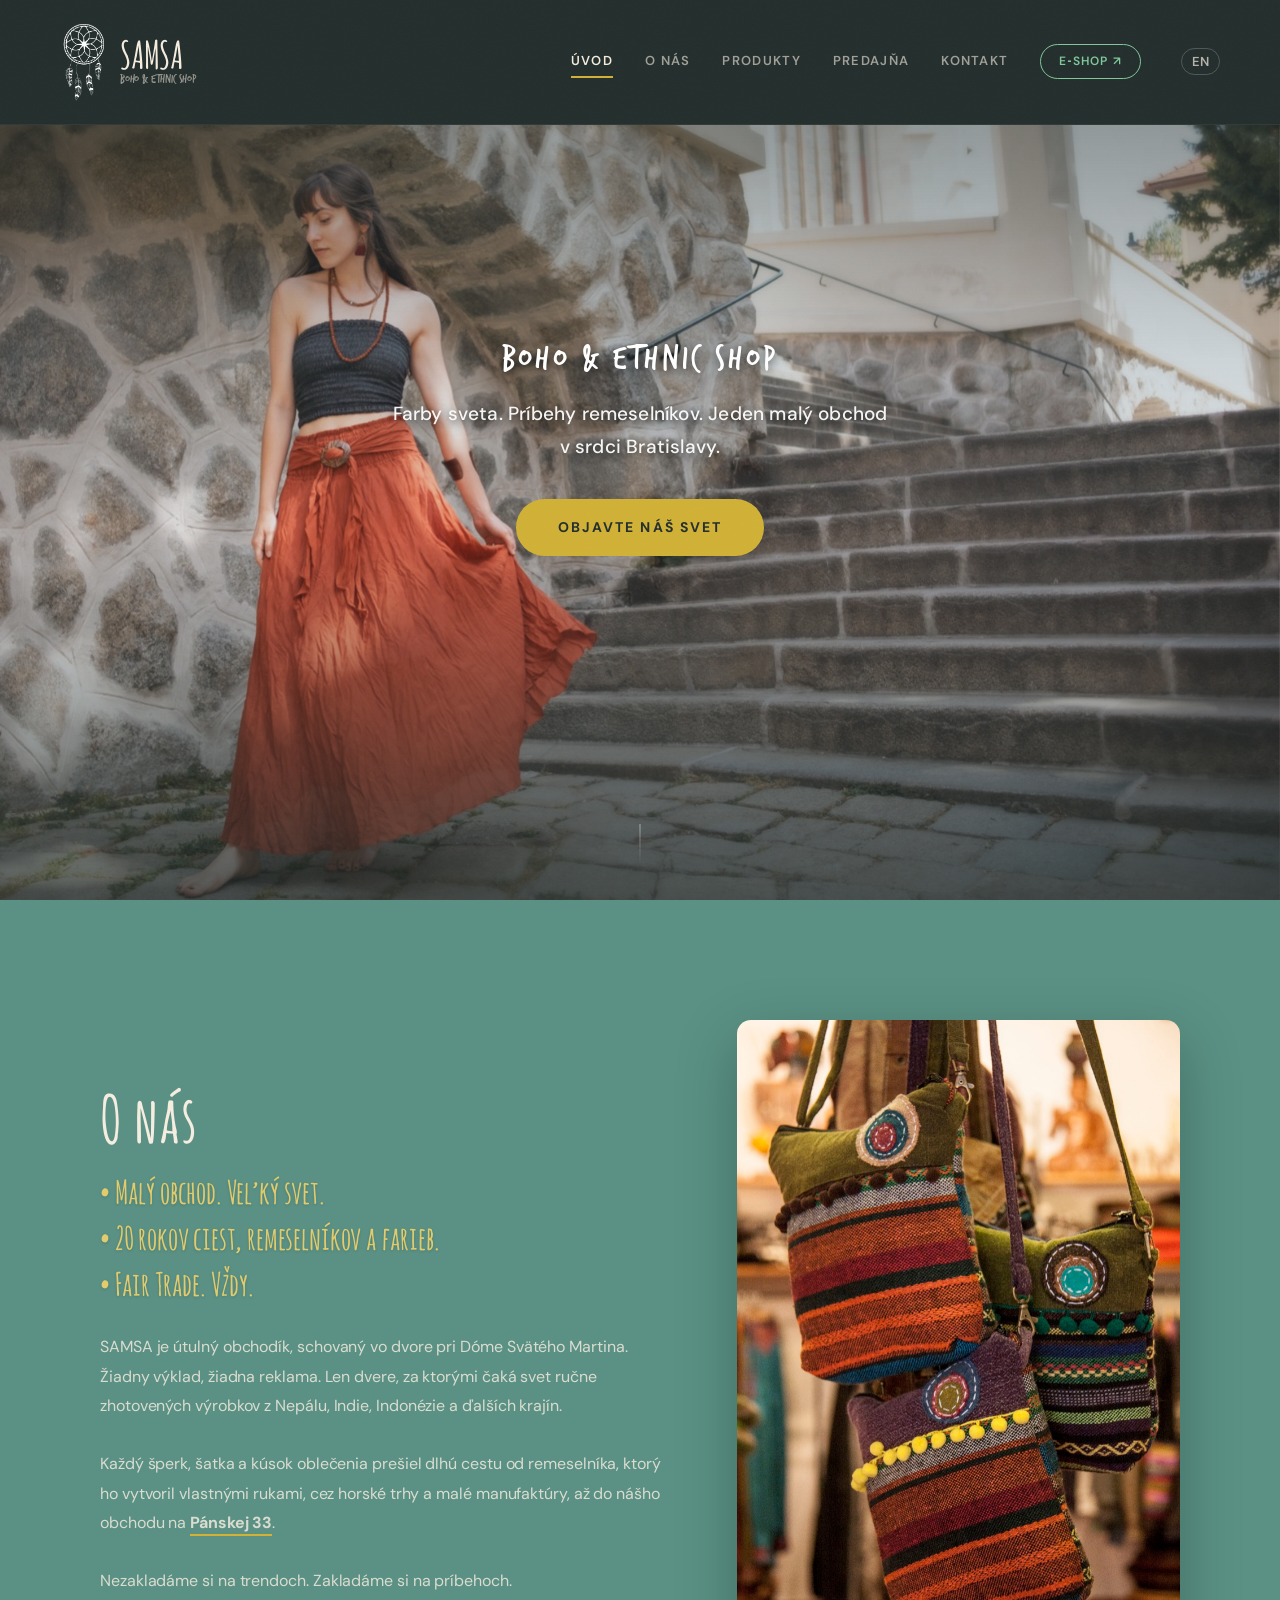
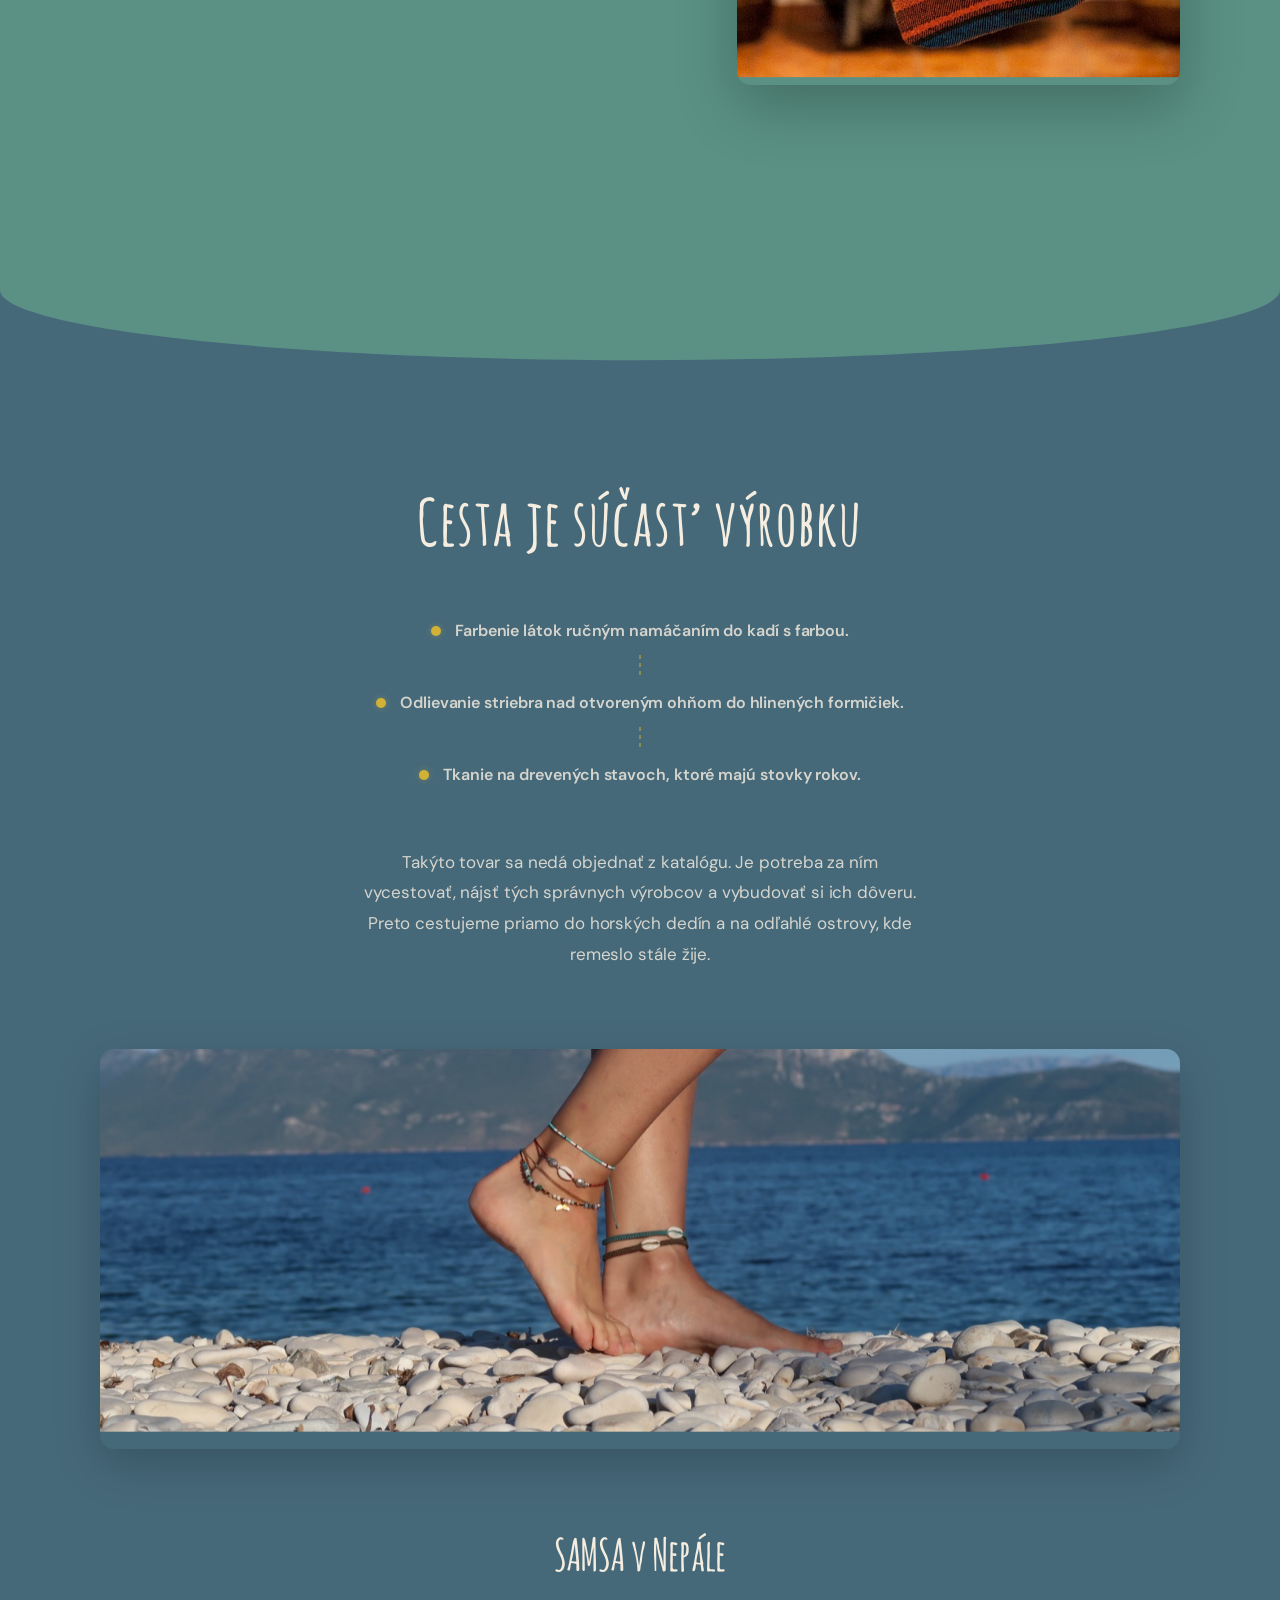
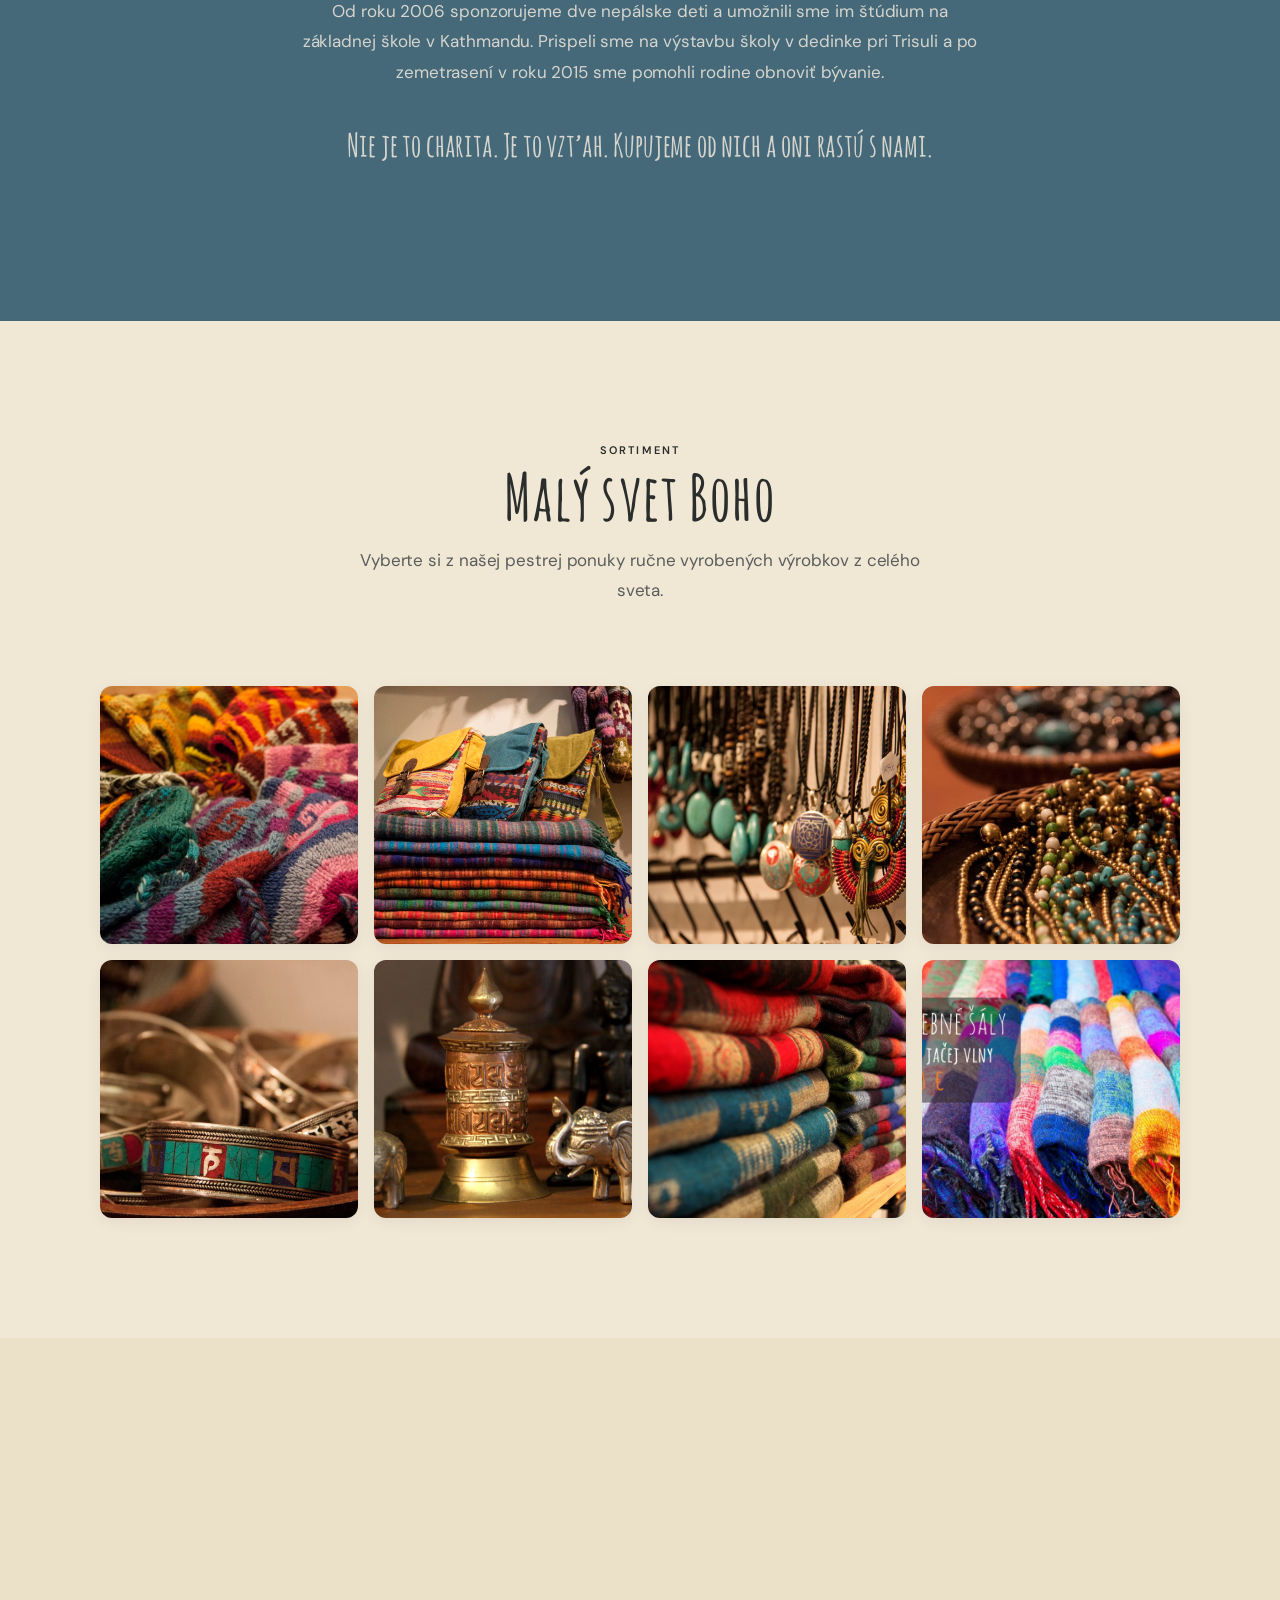
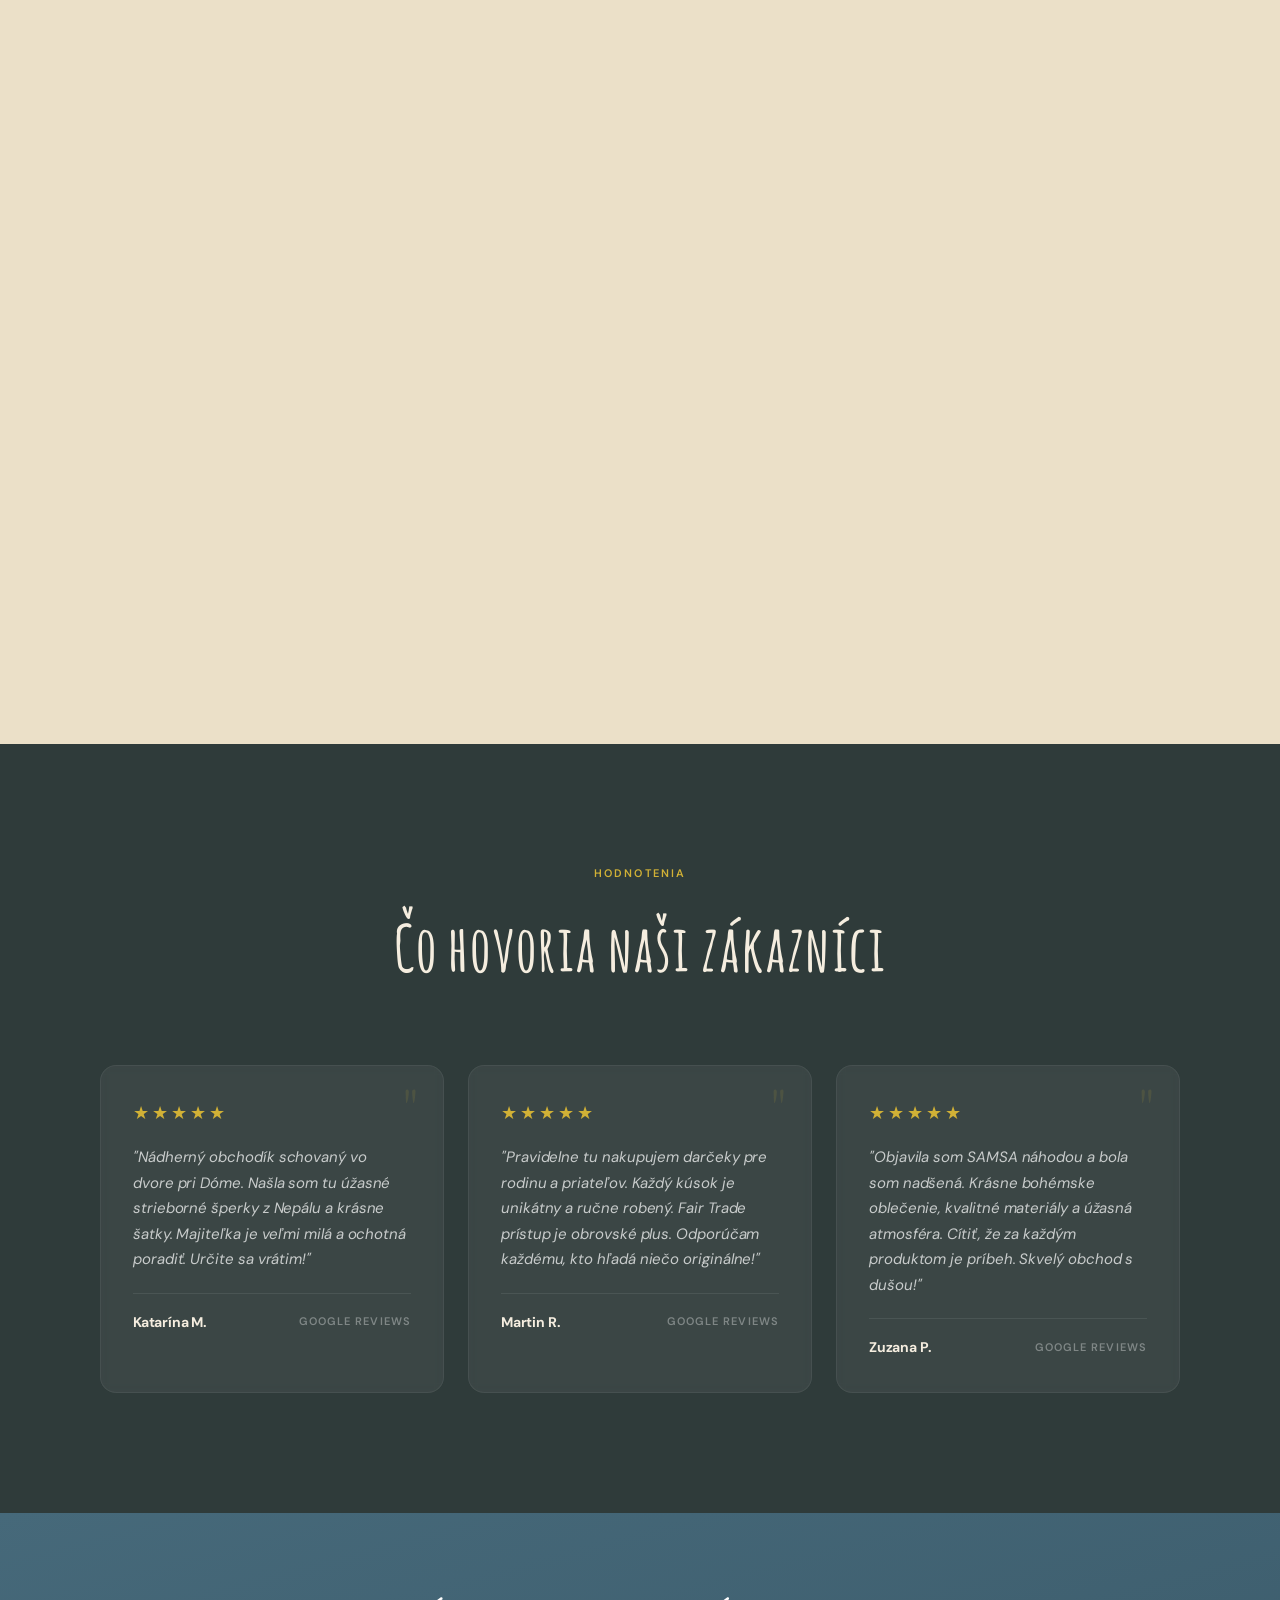
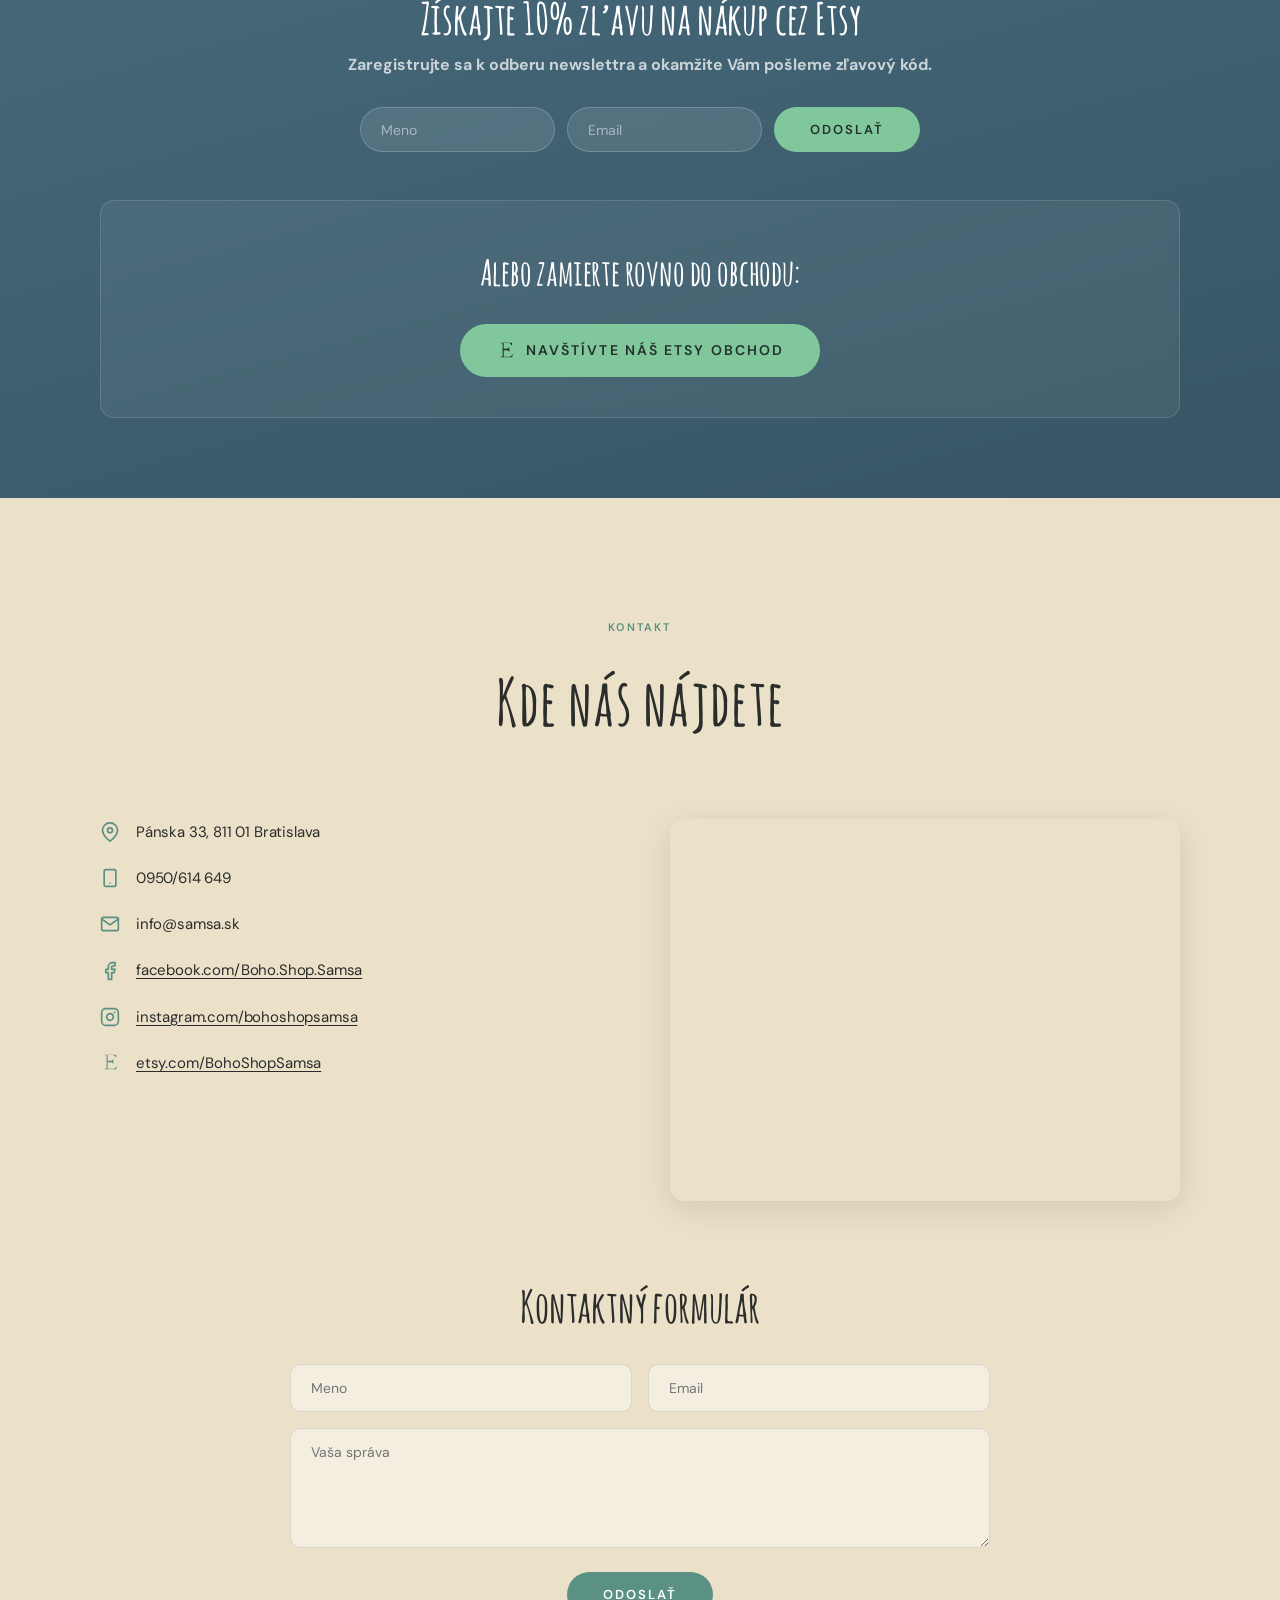
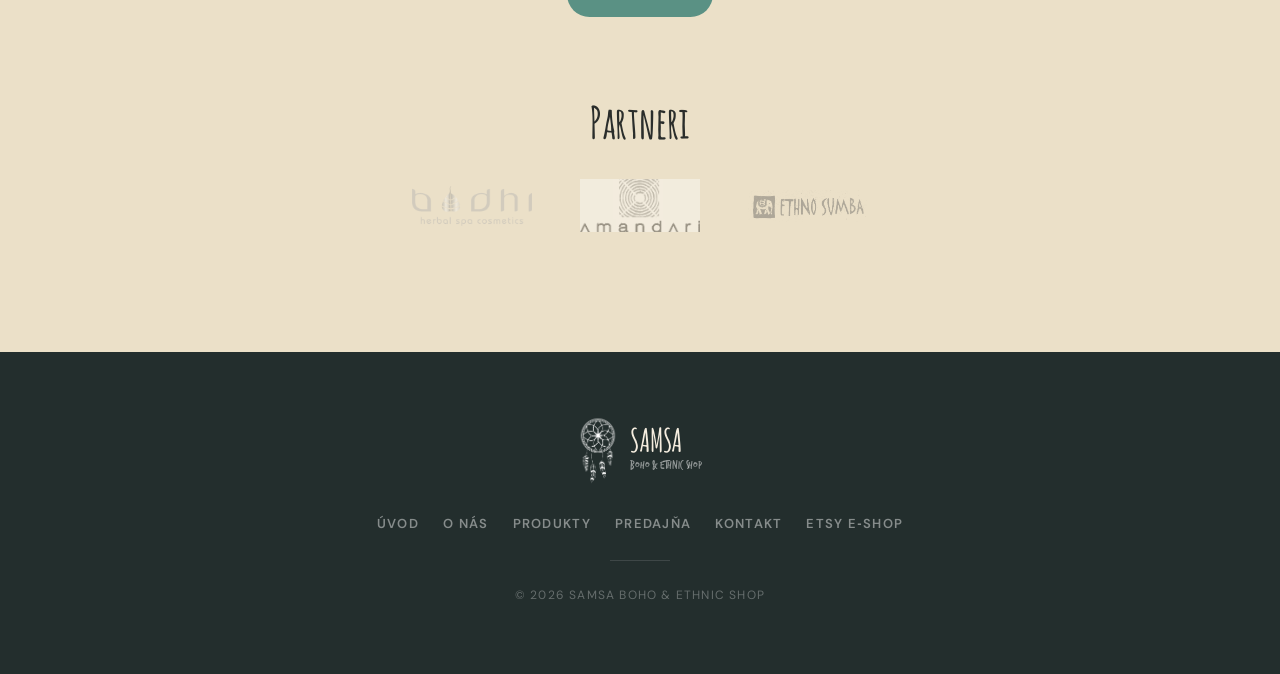
==== index.html @ 61d97161 "Refine journey dots, fix image clipping, reorder newsletter after reviews, store bg beige" ====
<!DOCTYPE html>
<html lang="sk" data-theme="emerald">
<head>
  <meta charset="UTF-8">
  <meta name="viewport" content="width=device-width, initial-scale=1.0">
  <title>SAMSA — Boho & Ethnic Shop</title>
  <link rel="icon" type="image/png" href="samsalogo.png">

  <!-- SEO -->
  <meta name="description" content="SAMSA — Boho & Ethnic obchod v historickom centre Bratislavy. 20+ ročná tradícia Fair Trade. Ručne robené oblečenie, šperky, bižutéria, etno textil a doplnky z celého sveta. Pánska 33, Bratislava.">
  <meta name="keywords" content="Samsa, Boho, Ethnic, Bohémsky štýl, Oblečenie, Bižutéria, Šperky, Textil, Doplnky, Fair Trade, Bratislava, Etno móda, Ručne robené, Etsy, Pánska ulica, Darčeky">
  <meta name="robots" content="index, follow">
  <meta name="author" content="SAMSA Boho & Ethnic Shop">
  <meta property="og:title" content="SAMSA — Boho & Ethnic Shop | Bratislava">
  <meta property="og:description" content="Malý svet Boho & Ethnic v srdci Bratislavy. 20+ rokov Fair Trade tradície — oblečenie, šperky, textil a doplnky z celého sveta.">
  <meta property="og:type" content="website">
  <link rel="canonical" href="https://www.samsa.sk/">

  <!-- Fonts -->
  <link rel="preconnect" href="https://fonts.googleapis.com">
  <link rel="preconnect" href="https://fonts.gstatic.com" crossorigin>
  <link href="https://fonts.googleapis.com/css2?family=DM+Sans:ital,opsz,wght@0,9..40,300;0,9..40,400;0,9..40,500;0,9..40,600;0,9..40,700;1,9..40,400&display=swap" rel="stylesheet">

  <!-- CSS -->
  <link rel="stylesheet" href="css/style.css">

</head>
<body>

  <!-- ═══════════════════════════════════════
       NAVBAR
       ═══════════════════════════════════════ -->
  <nav class="navbar" id="navbar">
    <a href="#hero" class="navbar-brand">
      <img src="images/logo-samsa.png" alt="SAMSA Logo" width="48" height="48">
      <div class="brand-text">
        <span class="brand-name">SAMSA</span>
        <span class="brand-sub">boho & ethnic shop</span>
      </div>
    </a>

    <div class="navbar-links" id="navLinks">
      <a href="#hero" data-i18n="nav.home">Úvod</a>
      <a href="#about" data-i18n="nav.about">O nás</a>
      <a href="#products" data-i18n="nav.products">Produkty</a>
      <a href="#store" data-i18n="nav.store">Predajňa</a>
      <a href="#contact" data-i18n="nav.contact">Kontakt</a>
      <a href="https://www.etsy.com/de/shop/BohoShopSamsa" target="_blank" rel="noopener" class="nav-etsy">E‑Shop ↗</a>
      <button class="lang-toggle" id="langToggle" aria-label="Switch language">EN</button>
    </div>

    <button class="hamburger" id="hamburger" aria-label="Menu">
      <span></span>
      <span></span>
      <span></span>
    </button>
  </nav>

  <!-- Mobile Drawer -->
  <div class="mobile-drawer-overlay" id="drawerOverlay"></div>
  <div class="mobile-drawer" id="mobileDrawer">
    <a href="#hero" data-i18n="nav.home">Úvod</a>
    <a href="#about" data-i18n="nav.about">O nás</a>
    <a href="#products" data-i18n="nav.products">Produkty</a>
    <a href="#store" data-i18n="nav.store">Predajňa</a>
    <a href="#contact" data-i18n="nav.contact">Kontakt</a>
    <a href="https://www.etsy.com/de/shop/BohoShopSamsa" target="_blank" rel="noopener" class="drawer-etsy">E‑Shop na Etsy ↗</a>
    <button class="lang-toggle drawer-lang" id="langToggleDrawer" aria-label="Switch language">EN</button>
  </div>

  <!-- ═══════════════════════════════════════
       HERO
       ═══════════════════════════════════════ -->
  <section class="hero" id="hero">
    <div class="hero-slider" id="heroSlider">
      <img src="images/web/naweb-hero-1.jpg" alt="Boho oblečenie a etno doplnky v SAMSA obchode" class="active">
      <img src="images/web/naweb-hero-2.jpg" alt="Ručne robené etno šperky a bižutéria SAMSA">
    </div>
    <div class="hero-overlay"></div>
    <div class="hero-content">
      <h1 class="subtitle reveal">boho & ethnic shop</h1>
      <p class="reveal">Farby sveta. Príbehy remeselníkov. Jeden malý obchod<br>v srdci Bratislavy.</p>
      <a href="#products" class="btn reveal">Objavte náš svet</a>
    </div>

    <div class="scroll-indicator">
      <div class="scroll-indicator__line"></div>
    </div>
  </section>


  <!-- ═══════════════════════════════════════
       ABOUT
       ═══════════════════════════════════════ -->
  <section class="about section section--gold" id="about">
    <div class="shape-divider shape-divider--bottom shape-divider--gold-to-yellow">
      <svg data-name="Layer 1" xmlns="http://www.w3.org/2000/svg" viewBox="0 0 1200 120" preserveAspectRatio="none">
        <path d="M600,112.77C268.63,112.77,0,65.52,0,7.23V120H1200V7.23C1200,65.52,931.37,112.77,600,112.77Z"></path>
      </svg>
    </div>
    <div class="container">
      <!-- Row 1: Text + Store image -->
      <div class="about-row reveal">
        <div class="about-text">
          <h2 data-i18n="nav.about">O nás</h2>
          <p class="bullet">• Malý obchod. Veľký svet.</p>
          <p class="bullet">• 20 rokov ciest, remeselníkov a farieb.</p>
          <p class="bullet">• Fair Trade. Vždy.</p>
          <p>
            SAMSA je útulný obchodík, schovaný vo dvore pri Dóme Svätého Martina. Žiadny výklad, žiadna reklama. Len dvere, za ktorými čaká svet ručne zhotovených výrobkov z Nepálu, Indie, Indonézie a ďalších krajín.
          </p>
          <p>
            Každý šperk, šatka a kúsok oblečenia prešiel dlhú cestu od remeselníka, ktorý ho vytvoril vlastnými rukami, cez horské trhy a malé manufaktúry, až do nášho obchodu na <a href="#contact" class="inline-link">Pánskej&nbsp;33</a>.
          </p>
          <p>
            Nezakladáme si na trendoch. Zakladáme si na príbehoch.
          </p>
        </div>
        <div class="about-image">
          <img src="images/web/naweb-store-interior.jpg" alt="Interiér obchodu SAMSA — boho a etno produkty">
        </div>
      </div>
    </div>
  </section>

  <!-- ═══════════════════════════════════════
       JOURNEY
       ═══════════════════════════════════════ -->
  <section class="journey section section--yellow-light" id="journey">
    <div class="container">
      <!-- Row 2: Fair Trade — centered layout -->
      <div class="about-centered reveal">
        <h2>Cesta je súčasť výrobku</h2>

        <div class="journey-steps">
          <div class="journey-step reveal">
            <span class="step-dot"></span>
            <p>Farbenie látok ručným namáčaním do kadí s farbou.</p>
          </div>
          <div class="step-connector"></div>
          <div class="journey-step reveal">
            <span class="step-dot"></span>
            <p>Odlievanie striebra nad otvoreným ohňom do hlinených formičiek.</p>
          </div>
          <div class="step-connector"></div>
          <div class="journey-step reveal">
            <span class="step-dot"></span>
            <p>Tkanie na drevených stavoch, ktoré majú stovky rokov.</p>
          </div>
        </div>

        <p class="journey-closing reveal">
          Takýto tovar sa nedá objednať z katalógu. Je potreba za ním vycestovať, nájsť tých správnych výrobcov a vybudovať si ich dôveru.<br>Preto cestujeme priamo do horských dedín a na odľahlé ostrovy, kde remeslo stále žije.
        </p>
      </div>

      <!-- Full-width image -->
      <div class="about-fullwidth-image reveal">
        <img src="images/web/naweb-nepal-crafts.jpg" alt="Ručne robené nepálske výrobky a textílie — Fair Trade remeslá" loading="lazy">
      </div>

      <!-- Sponsoring — centered -->
      <div class="about-centered reveal" style="margin-bottom:0;">
        <h3>SAMSA v Nepále</h3>
        <p>
          Od roku 2006 sponzorujeme dve nepálske deti a umožnili sme im štúdium na základnej škole v Kathmandu. Prispeli sme na výstavbu školy v dedinke pri Trisuli a po zemetrasení v roku 2015 sme pomohli rodine obnoviť bývanie.
        </p>
        <p class="about-closing">
          Nie je to charita. Je to vzťah. Kupujeme od nich a oni rastú s nami.
        </p>
      </div>
    </div>
  </section>

  <!-- ═══════════════════════════════════════
       PRODUCTS
       ═══════════════════════════════════════ -->
  <section class="products section section--yellow-light" id="products">
    <div class="container">
      <div class="products-header">
        <p class="meta-label reveal" data-i18n="products.label">Sortiment</p>
        <h2 class="reveal" data-i18n="products.title">Malý svet Boho</h2>
        <p class="reveal" data-i18n="products.desc">
          Vyberte si z našej pestrej ponuky ručne vyrobených výrobkov z celého sveta.
        </p>
      </div>

      <div class="products-grid reveal-stagger">
        <div class="product-card reveal">
          <img src="images/web/naweb-boho-collection.jpg" alt="Bohémske sukne a oblečenie" loading="lazy">
          <div class="product-card-overlay"><span data-i18n="products.cat1">Oblečenie</span></div>
        </div>
        <div class="product-card reveal">
          <img src="images/web/naweb-ethnic-textiles.jpg" alt="Etno textílie a tkaniny" loading="lazy">
          <div class="product-card-overlay"><span data-i18n="products.cat2">Etno Textil</span></div>
        </div>
        <div class="product-card reveal">
          <img src="images/web/naweb-jewelry-detail.jpg" alt="Strieborné šperky a amulety" loading="lazy">
          <div class="product-card-overlay"><span data-i18n="products.cat3">Šperky &amp; Amulety</span></div>
        </div>
        <div class="product-card reveal">
          <img src="images/web/naweb-accessories.jpg" alt="Tašky a doplnky" loading="lazy">
          <div class="product-card-overlay"><span data-i18n="products.cat4">Tašky &amp; Doplnky</span></div>
        </div>
        <div class="product-card reveal">
          <img src="images/web/naweb-scarves.jpg" alt="Šály a šatky z celého sveta" loading="lazy">
          <div class="product-card-overlay"><span data-i18n="products.cat5">Šály &amp; Šatky</span></div>
        </div>
        <div class="product-card reveal">
          <img src="images/web/naweb-decor.jpg" alt="Bytové dekorácie a doplnky" loading="lazy">
          <div class="product-card-overlay"><span data-i18n="products.cat6">Dekorácie</span></div>
        </div>
        <div class="product-card reveal">
          <img src="images/web/naweb-gifts.jpg" alt="Vónne tyčinky a kadidlá" loading="lazy">
          <div class="product-card-overlay"><span data-i18n="products.cat7">Vónne Tyčinky</span></div>
        </div>
        <div class="product-card reveal">
          <img src="images/web/naweb-etno-saly.jpg" alt="Darčeky z celého sveta" loading="lazy">
          <div class="product-card-overlay"><span data-i18n="products.cat8">Darčeky</span></div>
        </div>
      </div>
    </div>
  </section>

  <!-- ═══════════════════════════════════════
       STORE
       ═══════════════════════════════════════ -->
  <section class="store section" id="store" style="background: var(--bg-alt);">
    <div class="container">
      <div class="store-row reveal">
        <div class="store-image">
          <img src="images/samsa-predajna.jpg" alt="Predajňa SAMSA na Pánskej 33 v historickom centre Bratislavy" loading="lazy">
        </div>
        <div class="store-info">
          <h3 data-i18n="store.title">Naša predajňa</h3>

          <div class="info-item">
            <svg class="info-icon" viewBox="0 0 24 24" fill="none" stroke="currentColor" stroke-width="2" stroke-linecap="round" stroke-linejoin="round"><path d="M21 10c0 7-9 13-9 13s-9-6-9-13a9 9 0 0118 0z"/><circle cx="12" cy="10" r="3"/></svg>
            <div>
              <div class="info-label" data-i18n="store.addressLabel">Adresa</div>
              <p class="info-value">Pánska 33, 811 01 Bratislava</p>
            </div>
          </div>

          <div class="info-item">
            <svg class="info-icon" viewBox="0 0 24 24" fill="none" stroke="currentColor" stroke-width="2" stroke-linecap="round" stroke-linejoin="round"><rect x="5" y="2" width="14" height="20" rx="2" ry="2"/><line x1="12" y1="18" x2="12.01" y2="18"/></svg>
            <div>
              <div class="info-label" data-i18n="store.phoneLabel">Telefón</div>
              <p class="info-value">0950/614 649</p>
            </div>
          </div>

          <div class="info-item">
            <svg class="info-icon" viewBox="0 0 24 24" fill="none" stroke="currentColor" stroke-width="2" stroke-linecap="round" stroke-linejoin="round"><circle cx="12" cy="12" r="10"/><polyline points="12 6 12 12 16 14"/></svg>
            <div>
              <div class="info-label" data-i18n="store.hoursLabel">Otváracie hodiny</div>
              <p class="info-value" data-i18n="store.hoursValue">Pondelok – Nedeľa: 10:00 – 18:30</p>
            </div>
          </div>

          <div class="store-notice" data-i18n="store.notice">
            Pre osobné odbery volajte v pracovné dni <strong>0904 348 345</strong>. Sme vo dvore. Ďakujeme.
          </div>
        </div>
      </div>
    </div>
  </section>

  <!-- ═══════════════════════════════════════
       REVIEWS
       ═══════════════════════════════════════ -->
  <section class="reviews section section--teal" id="reviews">
    <div class="container">
      <div class="reviews-header">
        <p class="meta-label reveal" data-i18n="reviews.label">Hodnotenia</p>
        <h2 class="reveal" data-i18n="reviews.title">Čo hovoria naši zákazníci</h2>
      </div>

      <div class="reviews-grid reveal-stagger">
        <div class="review-card reveal">
          <div class="review-stars">★★★★★</div>
          <p class="review-text">"Nádherný obchodík schovaný vo dvore pri Dóme. Našla som tu úžasné strieborné šperky z Nepálu a krásne šatky. Majiteľka je veľmi milá a ochotná poradiť. Určite sa vrátim!"</p>
          <div class="review-author">
            <span class="review-name">Katarína M.</span>
            <span class="review-source">Google Reviews</span>
          </div>
        </div>

        <div class="review-card reveal">
          <div class="review-stars">★★★★★</div>
          <p class="review-text">"Pravidelne tu nakupujem darčeky pre rodinu a priateľov. Každý kúsok je unikátny a ručne robený. Fair Trade prístup je obrovské plus. Odporúčam každému, kto hľadá niečo originálne!"</p>
          <div class="review-author">
            <span class="review-name">Martin R.</span>
            <span class="review-source">Google Reviews</span>
          </div>
        </div>

        <div class="review-card reveal">
          <div class="review-stars">★★★★★</div>
          <p class="review-text">"Objavila som SAMSA náhodou a bola som nadšená. Krásne bohémske oblečenie, kvalitné materiály a úžasná atmosféra. Cítiť, že za každým produktom je príbeh. Skvelý obchod s dušou!"</p>
          <div class="review-author">
            <span class="review-name">Zuzana P.</span>
            <span class="review-source">Google Reviews</span>
          </div>
        </div>
      </div>
    </div>
  </section>

  <!-- ═══════════════════════════════════════
       NEWSLETTER & ETSY CTA
       ═══════════════════════════════════════ -->
  <section class="newsletter section section--mustard" id="newsletter">
    <div class="container text-center">
      <h3 class="reveal" data-i18n="newsletter.title">Získajte 10% zľavu na nákup cez Etsy</h3>
      <p class="discount reveal" data-i18n="newsletter.discount">Zaregistrujte sa k odberu newslettra a okamžite Vám pošleme zľavový kód.</p>
      
      <form class="newsletter-form reveal" id="newsletterForm">
        <input type="text" name="name" placeholder="Meno" data-i18n-placeholder="newsletter.name" required>
        <input type="email" name="email" placeholder="Email" required>
        <button type="submit" class="btn" data-i18n="newsletter.submit">Odoslať</button>
      </form>

      <div class="etsy-cta reveal" style="margin-top: 48px;">
        <p data-i18n="newsletter.etsyPrompt">Alebo zamierte rovno do obchodu:</p>
        <a href="https://www.etsy.com/de/shop/BohoShopSamsa" target="_blank" rel="noopener" class="btn btn--etsy">
          <svg width="20" height="20" viewBox="0 0 24 24" fill="currentColor"><path d="M8.56 3.04c0-.36.04-.6.6-.6h5.4c3.6 0 4.08 2.88 4.08 2.88l.48-.04.36-3.24H5.32l-.04.48c0 0 1.8.12 2.16.36.36.24.48.48.48 1.08V17.6c0 .6-.24.84-.48 1.08-.36.24-2.16.36-2.16.36l.04.48h14.16l.6-3.6-.48-.04s-.6 3-4.32 3H10.4c-.96 0-1.2-.12-1.2-.84V11.2h3.84c2.16 0 2.52 1.68 2.52 1.68h.48V7.6h-.48s-.36 1.68-2.52 1.68H9.2V3.04z"/></svg>
          <span data-i18n="newsletter.etsyButton">Navštívte náš Etsy obchod</span>
        </a>
      </div>
    </div>
  </section>

  <!-- ═══════════════════════════════════════
       CONTACT
       ═══════════════════════════════════════ -->
  <section class="contact section section--alt" id="contact">
    <div class="container">
      <div class="contact-header">
        <p class="meta-label reveal" data-i18n="contact.label">Kontakt</p>
        <h2 class="reveal" data-i18n="contact.title">Kde nás nájdete</h2>
      </div>

      <div class="contact-grid">
        <!-- Contact Details -->
        <div class="contact-details reveal">
          <div class="contact-item">
            <svg viewBox="0 0 24 24" fill="none" stroke="currentColor" stroke-width="2" stroke-linecap="round" stroke-linejoin="round"><path d="M21 10c0 7-9 13-9 13s-9-6-9-13a9 9 0 0118 0z"/><circle cx="12" cy="10" r="3"/></svg>
            <span>Pánska 33, 811 01 Bratislava</span>
          </div>
          <div class="contact-item">
            <svg viewBox="0 0 24 24" fill="none" stroke="currentColor" stroke-width="2" stroke-linecap="round" stroke-linejoin="round"><rect x="5" y="2" width="14" height="20" rx="2" ry="2"/><line x1="12" y1="18" x2="12.01" y2="18"/></svg>
            <span>0950/614 649</span>
          </div>
          <div class="contact-item">
            <svg viewBox="0 0 24 24" fill="none" stroke="currentColor" stroke-width="2" stroke-linecap="round" stroke-linejoin="round"><path d="M4 4h16c1.1 0 2 .9 2 2v12c0 1.1-.9 2-2 2H4c-1.1 0-2-.9-2-2V6c0-1.1.9-2 2-2z"/><polyline points="22,6 12,13 2,6"/></svg>
            <span>info@samsa.sk</span>
          </div>
          <div class="contact-item">
            <svg viewBox="0 0 24 24" fill="none" stroke="currentColor" stroke-width="2" stroke-linecap="round" stroke-linejoin="round"><path d="M18 2h-3a5 5 0 00-5 5v3H7v4h3v8h4v-8h3l1-4h-4V7a1 1 0 011-1h3z"/></svg>
            <a href="https://www.facebook.com/Boho.Shop.Samsa" target="_blank" rel="noopener">facebook.com/Boho.Shop.Samsa</a>
          </div>
          <div class="contact-item">
            <svg viewBox="0 0 24 24" fill="none" stroke="currentColor" stroke-width="2" stroke-linecap="round" stroke-linejoin="round"><rect x="2" y="2" width="20" height="20" rx="5" ry="5"/><path d="M16 11.37A4 4 0 1112.63 8 4 4 0 0116 11.37z"/><line x1="17.5" y1="6.5" x2="17.51" y2="6.5"/></svg>
            <a href="https://www.instagram.com/bohoshopsamsa" target="_blank" rel="noopener">instagram.com/bohoshopsamsa</a>
          </div>
          <div class="contact-item">
            <svg viewBox="0 0 24 24" fill="currentColor"><path d="M8.56 3.04c0-.36.04-.6.6-.6h5.4c3.6 0 4.08 2.88 4.08 2.88l.48-.04.36-3.24H5.32l-.04.48c0 0 1.8.12 2.16.36.36.24.48.48.48 1.08V17.6c0 .6-.24.84-.48 1.08-.36.24-2.16.36-2.16.36l.04.48h14.16l.6-3.6-.48-.04s-.6 3-4.32 3H10.4c-.96 0-1.2-.12-1.2-.84V11.2h3.84c2.16 0 2.52 1.68 2.52 1.68h.48V7.6h-.48s-.36 1.68-2.52 1.68H9.2V3.04z"/></svg>
            <a href="https://www.etsy.com/de/shop/BohoShopSamsa" target="_blank" rel="noopener">etsy.com/BohoShopSamsa</a>
          </div>
        </div>

        <!-- Google Map -->
        <div class="contact-map reveal">
          <iframe
            src="https://www.google.com/maps/embed?pb=!1m18!1m12!1m3!1d2662.37418243712!2d17.103690315649082!3d48.14159097922369!2m3!1f0!2f0!3f0!3m2!1i1024!2i768!4f13.1!3m3!1m2!1s0x0%3A0xd4f2e69c21b1141b!2sSAMSA!5e0!3m2!1sen!2sus!4v1502107765592"
            allowfullscreen
            loading="lazy"
            referrerpolicy="no-referrer-when-downgrade"
            title="SAMSA predajňa na mape — Pánska 33, Bratislava"
          ></iframe>
        </div>
      </div>

      <!-- Contact Form -->
      <div class="contact-form-wrapper reveal">
        <h3 data-i18n="contact.formTitle">Kontaktný formulár</h3>
        <form class="contact-form" id="contactForm">
          <input type="text" name="name" placeholder="Meno" data-i18n-placeholder="contact.name" required>
          <input type="email" name="email" placeholder="Email" required>
          <textarea name="message" rows="4" placeholder="Vaša správa" data-i18n-placeholder="contact.message" required></textarea>
          <button type="submit" class="btn" data-i18n="contact.submit">Odoslať</button>
        </form>
      </div>

      <!-- Partners -->
      <div class="partners reveal">
        <h3 data-i18n="contact.partners">Partneri</h3>
        <div class="partners-logos">
          <a href="http://www.bodhispa.sk/" target="_blank" rel="noopener">
            <img src="images/bodhi.png" alt="Bodhi Spa — wellness a ayurveda" loading="lazy">
          </a>
          <a href="http://www.amandari.sk/" target="_blank" rel="noopener">
            <img src="images/amandari.png" alt="Amandari — etno nábytok a dekorácie" loading="lazy">
          </a>
          <a href="http://www.ethnosumba.sk/" target="_blank" rel="noopener">
            <img src="images/ethno_sumba.png" alt="Ethno Sumba — indonézsky textil" loading="lazy">
          </a>
        </div>
      </div>
    </div>
  </section>

  <!-- ═══════════════════════════════════════
       FOOTER
       ═══════════════════════════════════════ -->
  <footer class="footer">
    <div class="container">
      <div class="footer-content">
        <div class="footer-brand">
          <img src="images/logo-samsa.png" alt="SAMSA" width="40" height="40">
          <div class="footer-brand-text">
            <span class="footer-brand-name">SAMSA</span>
            <span class="footer-brand-sub">boho & ethnic shop</span>
          </div>
        </div>

        <nav class="footer-nav">
          <a href="#hero">Úvod</a>
          <a href="#about">O nás</a>
          <a href="#products">Produkty</a>
          <a href="#store">Predajňa</a>
          <a href="#contact">Kontakt</a>
          <a href="https://www.etsy.com/de/shop/BohoShopSamsa" target="_blank" rel="noopener">Etsy E‑Shop</a>
        </nav>

        <div class="footer-divider"></div>

        <p class="footer-copyright">© 2026 SAMSA BOHO & ETHNIC SHOP</p>
      </div>
    </div>
  </footer>

  <!-- JS -->
  <script src="js/main.js"></script>
</body>
</html>
---- css/style.css ----
/* ============================================
   SAMSA V2 — Design System
   Vintage Emerald Color Scheme (Final)
   Premium Micro-Interactions & Transitions
   ============================================ */

/* --- Font Faces --- */
@font-face {
  font-family: 'AmaticSC';
  src: url('../fonts/AmaticSC-Bold_0.woff') format('woff');
  font-weight: 700;
  font-style: normal;
  font-display: swap;
}

@font-face {
  font-family: 'TrashHand';
  src: url('../fonts/TrashHand.woff') format('woff');
  font-weight: 400;
  font-style: normal;
  font-display: swap;
}

/* ============================================
   VINTAGE EMERALD — Color System
   ============================================ */
:root {
  /* ── Palette Core ── */
  --metallic-gold: #D1B136;
  --neutral-yellow:#DDC77C;
  --blue-bayou:    #46697A;
  --old-turquoise: #5A9184;
  --sea-green:     #80C89B;

  /* ── Extended Shades ── */
  --bayou-deep:    #375564;
  --bayou-light:   #5A7F91;
  --turquoise-deep:#4A7E70;
  --turquoise-light:#7BB5A5;
  --gold-light:    #E2CB6E;
  --charcoal:      #2F3B3A;
  --dark-forest:   #232E2D;

  /* ── Backgrounds — warm sandy-yellow ── */
  --bg:            #F5EDDF;  /* Warm sandy canvas */
  --bg-alt:        #EBE0C8;  /* Deeper sandy */
  --bg-elevated:   #F0E7D5;  /* Sandy cream */
  --bg-canvas:     #F0E7D5;
  --bg-light:      #F8F3E8;  /* Lightest sandy for store */

  /* ── Typography ── */
  --text:          #2A2D2B;
  --text-dim:      #5A5D5B;
  --text-on-dark:  #F5EDDF;
  --text-on-color: #F5EDDF;
  --text-on-accent:#1E2E25;
  --footer-text:   #F5EDDF;

  /* ── Accent System ── */
  --accent:        var(--metallic-gold);
  --accent-2:      var(--old-turquoise);

  /* ── Section Backgrounds ──
       About  → Old Turquoise (swapped)
       Journey → Blue Bayou (swapped)
       Products → Sandy cream
       Store → Light sandy
       Reviews → Dark charcoal
       Contact → Sandy
       Newsletter → Blue Bayou (deep accent)
  ── */
  --section-about:    var(--old-turquoise);
  --section-journey:  var(--blue-bayou);
  --section-products: var(--bg-canvas);
  --section-store:    var(--bg-light);
  --section-reviews:  var(--charcoal);
  --section-contact:  var(--bg-alt);
  --section-newsletter: var(--blue-bayou);
  --footer-bg:       var(--dark-forest);

  /* ── Element Specifics ── */
  --border:        rgba(42, 45, 43, 0.12);
  --border-light:  rgba(255, 255, 255, 0.12);
  --nav-bg:        var(--dark-forest);
  --overlay:       rgba(42, 45, 43, 0.5);
  --hero-overlay:  linear-gradient(
    to bottom,
    rgba(35, 46, 45, 0.6) 0%,
    rgba(70, 105, 122, 0.2) 40%,
    rgba(70, 105, 122, 0.1) 60%,
    rgba(35, 46, 45, 0.75) 100%
  );
  --selection:     var(--neutral-yellow);
  --review-bg:     rgba(255, 255, 255, 0.06);
  --review-star:   var(--metallic-gold);
  --etsy-bg:       #F1641E;
  --card-overlay:  rgba(70, 105, 122, 0.75);
  --divider-fill:  var(--section-journey);

  /* ── Typography ── */
  --font-display: 'AmaticSC', cursive;
  --font-accent: 'TrashHand', cursive;
  --font-body: 'DM Sans', -apple-system, BlinkMacSystemFont, 'Segoe UI', sans-serif;

  /* ── Spacing ── */
  --v-margin: 120px;
  --v-sub: 80px;
  --v-para: 28px;
  --h-padding: 60px;
  --max-width: 1200px;
  --max-narrow: 680px;

  /* ── Easing ── */
  --ease-out-expo: cubic-bezier(0.16, 1, 0.3, 1);
  --ease-out-quart: cubic-bezier(0.25, 1, 0.5, 1);
  --ease-spring: cubic-bezier(0.34, 1.56, 0.64, 1);
  --transition-fast: 200ms ease;
  --transition-mid: 400ms ease;
}

/* ============================================
   RESET & BASE
   ============================================ */
*,
*::before,
*::after {
  box-sizing: border-box;
  margin: 0;
  padding: 0;
}

html {
  scroll-behavior: smooth;
  -webkit-text-size-adjust: 100%;
}

body {
  font-family: var(--font-body);
  font-size: clamp(15px, 2.5vw, 17px);
  line-height: 1.75;
  color: var(--text);
  background-color: var(--bg);
  -webkit-font-smoothing: antialiased;
  -moz-osx-font-smoothing: grayscale;
  overflow-x: hidden;
  font-weight: 400;
  letter-spacing: -0.01em;
}

::selection {
  background: var(--selection);
  color: var(--text);
}

img {
  max-width: 100%;
  height: auto;
  display: block;
}

a {
  color: var(--accent);
  text-decoration: none;
  transition: color 200ms ease, opacity 200ms ease;
}

a:hover { opacity: 0.7; }

ul, ol { list-style: none; }

/* ============================================
   TYPOGRAPHY
   ============================================ */
h1, h2, h3 {
  font-family: var(--font-display);
  font-weight: 700;
  line-height: 1.15;
  color: var(--text);
}

h1 { font-size: clamp(52px, 12vw, 100px); letter-spacing: 0.03em; }
h2 { font-size: clamp(36px, 8vw, 64px); letter-spacing: 0.02em; }
h3 { font-size: clamp(28px, 6vw, 44px); }

p {
  margin-bottom: var(--v-para);
  color: var(--text-dim);
  font-weight: 400;
  letter-spacing: -0.005em;
}

.subtitle {
  font-family: var(--font-accent);
  font-size: clamp(16px, 3vw, 22px);
  color: var(--text-dim);
  letter-spacing: 0.05em;
}

h1.subtitle {
  font-family: var(--font-accent);
  font-size: clamp(16px, 3vw, 22px);
  font-weight: 400;
  line-height: 1.4;
  margin-bottom: 0;
}

.meta-label {
  font-family: var(--font-body);
  font-size: 11px;
  text-transform: uppercase;
  letter-spacing: 0.2em;
  color: var(--text-dim);
  font-weight: 600;
}

/* ============================================
   BUTTONS — Premium
   ============================================ */
.btn {
  display: inline-block;
  background: var(--accent);
  color: var(--bg);
  padding: 14px 36px;
  border: none;
  border-radius: 999px;
  font-family: var(--font-body);
  font-size: 13px;
  font-weight: 600;
  text-transform: uppercase;
  letter-spacing: 0.15em;
  cursor: pointer;
  transition: transform 280ms var(--ease-spring), box-shadow 280ms ease, opacity 200ms ease;
  text-decoration: none;
  position: relative;
  overflow: hidden;
}

.btn::after {
  content: '';
  position: absolute;
  inset: 0;
  background: linear-gradient(120deg, rgba(255,255,255,0) 0%, rgba(255,255,255,0.18) 50%, rgba(255,255,255,0) 100%);
  transform: translateX(-100%);
  transition: transform 500ms ease;
}

.btn:hover::after { transform: translateX(100%); }

.btn:hover {
  transform: translateY(-3px);
  box-shadow: 0 8px 28px rgba(0, 0, 0, 0.18);
  opacity: 1;
}

.btn:active {
  transform: translateY(-1px) scale(0.98);
  box-shadow: 0 4px 16px rgba(0, 0, 0, 0.12);
}

.btn--alt {
  background: var(--accent-2);
  color: #fff;
}

.btn--outline {
  background: transparent;
  color: var(--text);
  border: 1.5px solid var(--border);
}

.btn--outline:hover {
  background: var(--bg-alt);
  border-color: var(--text-dim);
}

.btn--etsy {
  background: var(--etsy-bg);
  color: #ffffff;
  display: inline-flex;
  align-items: center;
  gap: 10px;
  font-size: 14px;
}

.btn--etsy:hover { color: #ffffff; }

/* ============================================
   GRAIN OVERLAY
   ============================================ */
body::after {
  content: "";
  position: fixed;
  inset: 0;
  z-index: 9999;
  pointer-events: none;
  opacity: 0.028;
  background-image: url("data:image/svg+xml,%3Csvg viewBox='0 0 256 256' xmlns='http://www.w3.org/2000/svg'%3E%3Cfilter id='noise'%3E%3CfeTurbulence type='fractalNoise' baseFrequency='0.9' numOctaves='4' stitchTiles='stitch'/%3E%3C/filter%3E%3Crect width='100%25' height='100%25' filter='url(%23noise)'/%3E%3C/svg%3E");
  background-repeat: repeat;
  background-size: 256px 256px;
}

/* ============================================
   LAYOUT
   ============================================ */
.container {
  width: 100%;
  max-width: var(--max-width);
  margin: 0 auto;
  padding: 0 var(--h-padding);
}

.section {
  padding: var(--v-margin) 0;
  position: relative;
}

.text-center { text-align: center; }

/* ============================================
   SECTION COLOR THEMES
   ============================================ */

/* ── ABOUT — Old Turquoise (green-teal) ── */
.section--gold {
  background: var(--section-about);
  color: var(--text-on-color);
  padding-bottom: calc(var(--v-margin) + 60px);
}

.section--gold h2,
.section--gold h3,
.section--gold .meta-label {
  color: var(--text-on-color) !important;
}

.section--gold p {
  color: rgba(245, 237, 223, 0.82) !important;
}

.section--gold .bullet {
  color: var(--gold-light) !important;
  text-shadow: 0 1px 3px rgba(0,0,0,0.15);
}

.section--gold .about-closing {
  color: var(--gold-light) !important;
}

/* ── JOURNEY — Blue Bayou (deep blue) ── */
.section--yellow-light {
  background: var(--section-journey);
  color: var(--text-on-color);
}

.section--yellow-light h2,
.section--yellow-light h3,
.section--yellow-light .meta-label {
  color: var(--text-on-color) !important;
}

.section--yellow-light p {
  color: rgba(245, 237, 223, 0.82) !important;
}

/* ── PRODUCTS — Sandy cream (override journey for this section) ── */
.products.section--yellow-light {
  background: var(--section-products);
  color: var(--text);
}

.products.section--yellow-light h2,
.products.section--yellow-light h3,
.products.section--yellow-light .meta-label {
  color: var(--text) !important;
}

.products.section--yellow-light p {
  color: var(--text-dim) !important;
}

/* ── STORE — Light sandy/cream ── */
.section--canvas {
  background: var(--section-store);
  color: var(--text);
}

.section--canvas h2,
.section--canvas h3,
.section--canvas .meta-label,
.section--canvas .info-label {
  color: var(--text) !important;
}

.section--canvas p,
.section--canvas .info-value {
  color: var(--text-dim) !important;
}

.section--canvas .store-notice {
  background: rgba(90, 145, 132, 0.08);
  border-left-color: var(--old-turquoise);
  color: var(--text-dim);
}

.section--canvas .info-icon {
  color: var(--old-turquoise) !important;
}

/* ── REVIEWS — Dark (you love this!) ── */
.section--teal {
  background: var(--section-reviews);
  color: var(--text-on-dark);
}

.section--teal h2,
.section--teal h3 {
  color: var(--text-on-dark) !important;
}

.section--teal .meta-label {
  color: var(--metallic-gold) !important;
}

/* ── CONTACT — Deeper sandy ── */
.section--alt {
  background: var(--section-contact);
  color: var(--text);
}

.section--alt h2, .section--alt h3 { color: var(--text) !important; }
.section--alt .meta-label { color: var(--old-turquoise) !important; }

/* ── NEWSLETTER — Blue Bayou deep ── */
.section--mustard {
  background: linear-gradient(165deg, var(--blue-bayou) 0%, var(--bayou-deep) 100%);
  color: #fff;
}

.section--mustard h2,
.section--mustard h3 { color: #fff !important; }

.section--mustard p { color: rgba(255, 255, 255, 0.82) !important; }

/* ── Shape Dividers ── */
.shape-divider {
  position: absolute;
  width: 100%;
  left: 0;
  line-height: 0;
  overflow: hidden;
  z-index: 5;
}

.shape-divider--bottom { bottom: 0; }

.shape-divider svg {
  display: block;
  width: 100%;
  height: 80px;
}

.shape-divider--gold-to-yellow path {
  fill: var(--divider-fill);
}

/* ============================================
   NAVBAR — Dark (matching footer)
   ============================================ */
.navbar {
  position: fixed;
  top: 0;
  left: 0;
  right: 0;
  z-index: 1000;
  display: flex;
  align-items: center;
  justify-content: space-between;
  padding: 16px var(--h-padding);
  background: var(--nav-bg);
  backdrop-filter: blur(20px) saturate(1.4);
  -webkit-backdrop-filter: blur(20px) saturate(1.4);
  border-bottom: 1px solid rgba(255, 255, 255, 0.06);
  transition: background 300ms ease, transform 300ms ease, box-shadow 300ms ease;
}

.navbar.scrolled {
  box-shadow: 0 4px 30px rgba(0,0,0,0.15);
}

.navbar-brand {
  display: flex;
  align-items: center;
  gap: 12px;
  text-decoration: none;
  color: var(--text-on-dark);
}

.navbar-brand:hover { opacity: 1; }

.navbar-brand img {
  width: 48px;
  height: auto;
  filter: brightness(10);
  transition: transform 300ms var(--ease-spring);
}

.navbar-brand:hover img {
  transform: rotate(-8deg) scale(1.05);
}

.brand-text {
  display: flex;
  flex-direction: column;
  line-height: 1;
}

.brand-name {
  font-family: var(--font-display);
  font-size: 38px;
  font-weight: 700;
  color: var(--text-on-dark);
  line-height: 0.9;
}

.brand-sub {
  font-family: var(--font-accent);
  font-size: 13px;
  color: rgba(245, 237, 223, 0.55);
  margin-top: 2px;
}

.navbar-links {
  display: flex;
  gap: 32px;
  align-items: center;
}

.navbar-links a {
  font-family: var(--font-body);
  font-size: 13px;
  font-weight: 600;
  letter-spacing: 0.1em;
  text-transform: uppercase;
  color: rgba(245, 237, 223, 0.6);
  text-decoration: none;
  padding: 4px 0;
  border-bottom: 2px solid transparent;
  transition: color 200ms ease, border-color 250ms ease;
}

.navbar-links a:hover,
.navbar-links a.active {
  color: var(--text-on-dark);
  border-bottom-color: var(--metallic-gold);
  opacity: 1;
}

/* Etsy nav pill */
.navbar-links .nav-etsy {
  color: var(--sea-green);
  border: 1.5px solid var(--sea-green);
  border-radius: 999px;
  padding: 6px 18px;
  font-size: 12px;
  transition: background 200ms ease, color 200ms ease, transform 200ms ease;
}

.navbar-links .nav-etsy:hover {
  background: var(--sea-green);
  color: var(--dark-forest);
  opacity: 1;
  border-bottom-color: var(--sea-green);
  transform: translateY(-1px);
}

/* Hamburger */
.hamburger {
  display: none;
  background: none;
  border: none;
  cursor: pointer;
  padding: 8px;
  width: 44px;
  height: 44px;
  flex-direction: column;
  align-items: center;
  justify-content: center;
  gap: 5px;
  z-index: 1001;
}

.hamburger span {
  display: block;
  width: 22px;
  height: 2px;
  background: var(--text-on-dark);
  transition: transform 300ms var(--ease-spring), opacity 200ms ease;
  border-radius: 1px;
}

.hamburger.open span:nth-child(1) { transform: translateY(7px) rotate(45deg); }
.hamburger.open span:nth-child(2) { opacity: 0; }
.hamburger.open span:nth-child(3) { transform: translateY(-7px) rotate(-45deg); }

/* Mobile drawer */
.mobile-drawer-overlay {
  position: fixed;
  inset: 0;
  background: rgba(0, 0, 0, 0.5);
  z-index: 998;
  opacity: 0;
  pointer-events: none;
  transition: opacity 300ms ease;
}

.mobile-drawer-overlay.open {
  opacity: 1;
  pointer-events: all;
}

.mobile-drawer {
  position: fixed;
  top: 0;
  right: 0;
  width: min(80vw, 320px);
  height: 100vh;
  height: 100dvh;
  background: var(--bg);
  z-index: 999;
  transform: translateX(100%);
  transition: transform 350ms var(--ease-out-quart);
  display: flex;
  flex-direction: column;
  justify-content: center;
  padding: 60px 40px;
  border-left: 1px solid var(--border);
}

.mobile-drawer.open { transform: translateX(0); }

.mobile-drawer a {
  display: block;
  font-family: var(--font-display);
  font-size: 36px;
  padding: 12px 0;
  color: var(--text);
  text-decoration: none;
  border-bottom: 1px solid var(--border);
  transition: color 200ms ease, padding-left 300ms var(--ease-out-expo);
}

.mobile-drawer a:hover {
  color: var(--old-turquoise);
  opacity: 1;
  padding-left: 12px;
}

.mobile-drawer .drawer-etsy {
  color: var(--old-turquoise);
  font-family: var(--font-body);
  font-size: 16px;
  font-weight: 600;
  text-transform: uppercase;
  letter-spacing: 0.1em;
  margin-top: 16px;
  padding: 14px 0;
  border-bottom: none;
  border-top: 2px solid var(--old-turquoise);
}

/* ============================================
   HERO — Cinematic
   ============================================ */
.hero {
  position: relative;
  width: 100%;
  height: 100vh;
  height: 100dvh;
  min-height: 600px;
  display: flex;
  align-items: center;
  justify-content: center;
  text-align: center;
  overflow: hidden;
}

.hero-slider {
  position: absolute;
  inset: 0;
  z-index: 0;
}

.hero-slider img {
  position: absolute;
  inset: 0;
  width: 100%;
  height: 100%;
  object-fit: cover;
  object-position: 50% 20%;
  opacity: 0;
  transition: opacity 2.5s ease;
  will-change: opacity, object-position;
}

.hero-slider img.active { opacity: 1; }

.hero-slider img.pan-down {
  animation: pan-down 8s cubic-bezier(0.45, 0, 0.55, 1) forwards;
}

.hero-slider img.pan-up {
  animation: pan-up 8s cubic-bezier(0.45, 0, 0.55, 1) forwards;
}

@keyframes pan-down {
  0% { object-position: 50% 20%; }
  100% { object-position: 50% 38%; }
}

@keyframes pan-up {
  0% { object-position: 50% 38%; }
  100% { object-position: 50% 20%; }
}

.hero-overlay {
  position: absolute;
  inset: 0;
  background: var(--hero-overlay);
  z-index: 1;
}

.hero-content {
  position: relative;
  z-index: 2;
  color: #ffffff;
  padding: 0 var(--h-padding);
  max-width: 860px;
}

.hero-content h1 {
  color: #ffffff;
  text-shadow: 0 2px 12px rgba(0, 0, 0, 0.5), 0 6px 30px rgba(0, 0, 0, 0.3);
  margin-bottom: 12px;
}

.hero-content .subtitle {
  color: #ffffff;
  font-size: clamp(24px, 4.5vw, 36px);
  text-shadow: 0 2px 10px rgba(0, 0, 0, 0.6), 0 4px 20px rgba(0, 0, 0, 0.3);
  margin-bottom: 12px;
  font-weight: 400;
  letter-spacing: 0.08em;
}

.hero-content p {
  color: rgba(255, 255, 255, 0.95);
  font-size: clamp(15px, 2.8vw, 19px);
  font-weight: 500;
  max-width: 520px;
  margin: 0 auto 36px;
  text-shadow: 0 2px 8px rgba(0, 0, 0, 0.6), 0 4px 16px rgba(0, 0, 0, 0.3);
  letter-spacing: 0.01em;
}

.hero-content .btn {
  background: var(--metallic-gold);
  color: var(--dark-forest);
  font-weight: 700;
  font-size: 14px;
  padding: 16px 42px;
}

/* Scroll indicator */
.scroll-indicator {
  position: absolute;
  bottom: 36px;
  left: 50%;
  transform: translateX(-50%);
  z-index: 2;
  display: flex;
  flex-direction: column;
  align-items: center;
  gap: 8px;
  color: rgba(255, 255, 255, 0.45);
  font-size: 10px;
  letter-spacing: 0.2em;
  text-transform: uppercase;
  font-family: var(--font-body);
  font-weight: 600;
}

.scroll-indicator__line {
  width: 1px;
  height: 40px;
  background: linear-gradient(to bottom, rgba(255,255,255,0.5), transparent);
  animation: scroll-line 2s ease-in-out infinite;
}

@keyframes scroll-line {
  0% { transform: scaleY(0); transform-origin: top; opacity: 1; }
  50% { transform: scaleY(1); transform-origin: top; opacity: 1; }
  50.01% { transform-origin: bottom; }
  100% { transform: scaleY(0); transform-origin: bottom; opacity: 0.5; }
}

/* ============================================
   NEWSLETTER — Deep Blue Bayou
   ============================================ */
.newsletter {
  padding: 80px 0;
  text-align: center;
}

.newsletter h3 {
  margin-bottom: 8px;
  color: #fff !important;
}

.newsletter .discount {
  color: rgba(255,255,255,0.72) !important;
  font-weight: 700;
  font-family: var(--font-body);
  font-size: 16px;
}

.newsletter-form {
  display: flex;
  gap: 12px;
  max-width: 560px;
  margin: 24px auto 0;
  flex-wrap: wrap;
  justify-content: center;
}

.newsletter-form input[type="text"],
.newsletter-form input[type="email"] {
  flex: 1;
  min-width: 180px;
  padding: 12px 20px;
  border: 1px solid rgba(255,255,255,0.2);
  border-radius: 999px;
  background: rgba(255,255,255,0.1);
  color: #fff;
  font-family: var(--font-body);
  font-size: 14px;
  outline: none;
  transition: border-color 200ms ease, background 200ms ease, box-shadow 200ms ease;
  backdrop-filter: blur(4px);
}

.newsletter-form input::placeholder { color: rgba(255,255,255,0.5); }

.newsletter-form input:focus {
  border-color: rgba(255,255,255,0.4);
  background: rgba(255,255,255,0.18);
  box-shadow: 0 0 0 3px rgba(255,255,255,0.06);
}

.newsletter .btn {
  background: var(--sea-green);
  color: var(--dark-forest);
}

.newsletter .etsy-cta {
  background: rgba(255,255,255,0.06);
  border-color: rgba(255,255,255,0.12);
  backdrop-filter: blur(4px);
}

.newsletter .etsy-cta p { color: #fff !important; }

/* ============================================
   ABOUT SECTION (Old Turquoise bg)
   ============================================ */
.about-row {
  display: grid;
  grid-template-columns: 1.3fr 1fr;
  gap: 60px;
  align-items: center;
  margin-bottom: var(--v-sub);
}

.about-row.reverse { direction: rtl; }
.about-row.reverse > * { direction: ltr; }

.about-image {
  width: 100%;
  border-radius: 14px;
  overflow: hidden;
  box-shadow: 0 20px 60px rgba(0, 0, 0, 0.25);
  transition: box-shadow 400ms ease;
  position: relative;
  z-index: 2;
}

.about-image:hover {
  box-shadow: 0 28px 80px rgba(0, 0, 0, 0.3);
}

.about-image img {
  width: 100%;
  display: block;
  object-fit: cover;
  transition: transform 700ms var(--ease-out-expo);
}

.about-image:hover img { transform: scale(1.04); }

.about-text h2 { margin-bottom: 16px; }

.about-text .bullet {
  font-family: var(--font-display);
  font-size: clamp(22px, 4vw, 32px);
  margin-bottom: 4px;
  line-height: 1.3;
}

.about-text .bullet + p:not(.bullet) { margin-top: 28px; }

.about-text p {
  line-height: 1.85;
  font-size: 16px;
  font-weight: 400;
}

.about-text h3 { margin-top: 40px; margin-bottom: 12px; }

/* Inline link (e.g. "Pánskej 33") */
.inline-link {
  color: inherit !important;
  font-weight: 700;
  text-decoration: none;
  border-bottom: 2px solid var(--metallic-gold);
  padding-bottom: 1px;
  transition: border-color 200ms ease, color 200ms ease;
  opacity: 1 !important;
}

.inline-link:hover {
  border-bottom-color: var(--gold-light);
  color: var(--gold-light) !important;
  opacity: 1 !important;
}

/* Centered layout */
.about-centered {
  text-align: center;
  max-width: var(--max-narrow);
  margin: 0 auto var(--v-sub);
}

.about-centered h2 { margin-bottom: 32px; }
.about-centered h3 { margin-bottom: 16px; }
.about-centered p { line-height: 1.8; text-align: center; }

.about-closing {
  font-family: var(--font-display);
  font-size: clamp(24px, 5vw, 32px);
  color: var(--gold-light) !important;
  margin-top: 8px;
}

/* Journey Steps — centered checkpoint story */
.journey-steps {
  display: flex;
  flex-direction: column;
  align-items: center;
  gap: 0;
  margin: 48px auto;
  max-width: 800px;
  position: relative;
}

.journey-step {
  display: flex;
  align-items: center;
  gap: 14px;
  padding: 12px 20px;
  text-align: left;
  transition: transform 300ms var(--ease-out-expo), background 300ms ease;
  border-radius: 10px;
  position: relative;
}

.journey-step:hover {
  background: rgba(255, 255, 255, 0.06);
}

/* Dotted connector between steps */
.step-connector {
  width: 2px;
  height: 24px;
  background-image: repeating-linear-gradient(
    to bottom,
    var(--metallic-gold) 0px,
    var(--metallic-gold) 4px,
    transparent 4px,
    transparent 8px
  );
  opacity: 0.5;
}

.step-dot {
  flex-shrink: 0;
  width: 10px;
  height: 10px;
  background: var(--metallic-gold);
  border-radius: 50%;
  box-shadow: 0 0 6px rgba(209, 177, 54, 0.35);
}

.journey-step:hover .step-dot {
  transform: scale(1.3);
  box-shadow: 0 0 10px rgba(209, 177, 54, 0.5);
}

.journey-step p {
  font-family: var(--font-body);
  font-size: clamp(14px, 2vw, 16px);
  font-weight: 600;
  line-height: 1.5;
  margin-bottom: 0;
  white-space: nowrap;
}

.journey-closing {
  margin-top: 24px;
  max-width: 560px;
  margin-left: auto;
  margin-right: auto;
}

/* Full-width Image */
.about-fullwidth-image {
  margin: var(--v-sub) 0;
  border-radius: 14px;
  overflow: hidden;
  box-shadow: 0 16px 48px rgba(0, 0, 0, 0.2);
  position: relative;
  z-index: 2;
}

.about-fullwidth-image img {
  width: 100%;
  height: 400px;
  display: block;
  object-fit: cover;
  transition: transform 700ms var(--ease-out-expo);
}

.about-fullwidth-image:hover img { transform: scale(1.03); }

.about {
  position: relative;
  padding: var(--v-margin) 0;
  padding-bottom: calc(var(--v-margin) + 80px);
}

/* ============================================
   PRODUCTS — Premium Grid
   ============================================ */
.products { padding: var(--v-margin) 0; }

.products-header {
  text-align: center;
  margin-bottom: var(--v-sub);
}

.products-header h2 { margin-bottom: 12px; }
.products-header .meta-label { color: var(--old-turquoise) !important; }

.products-header p {
  max-width: 600px;
  margin: 0 auto;
}

.products-grid {
  display: grid;
  grid-template-columns: repeat(4, 1fr);
  gap: 16px;
}

.product-card {
  position: relative;
  overflow: hidden;
  border-radius: 12px;
  aspect-ratio: 1;
  cursor: pointer;
  background: var(--bg-elevated);
  box-shadow: 0 4px 16px rgba(0, 0, 0, 0.06);
  transition: box-shadow 400ms ease, transform 400ms var(--ease-out-expo);
}

.product-card:hover {
  box-shadow: 0 16px 48px rgba(0, 0, 0, 0.16);
  transform: translateY(-4px);
}

.product-card img {
  width: 100%;
  height: 100%;
  object-fit: cover;
  transition: transform 700ms var(--ease-out-expo), filter 400ms ease;
}

.product-card:hover img {
  transform: scale(1.08);
  filter: brightness(0.78);
}

.product-card-overlay {
  position: absolute;
  inset: 0;
  background: linear-gradient(to top, var(--card-overlay) 0%, transparent 60%);
  opacity: 0;
  transition: opacity 350ms ease;
  display: flex;
  align-items: flex-end;
  padding: 20px;
}

.product-card:hover .product-card-overlay { opacity: 1; }

.product-card-overlay span {
  color: #ffffff;
  font-family: var(--font-display);
  font-size: 28px;
  text-shadow: 0 1px 4px rgba(0,0,0,0.3);
  transform: translateY(10px);
  transition: transform 400ms var(--ease-out-expo);
}

.product-card:hover .product-card-overlay span {
  transform: translateY(0);
}

/* Etsy CTA */
.etsy-cta {
  text-align: center;
  margin-top: var(--v-sub);
  padding: 40px;
  background: var(--bg);
  border-radius: 14px;
  border: 1px solid var(--border);
  transition: box-shadow 300ms ease;
}

.etsy-cta:hover {
  box-shadow: 0 8px 32px rgba(0,0,0,0.06);
}

.etsy-cta p {
  font-family: var(--font-display);
  font-size: clamp(24px, 5vw, 36px);
  color: var(--text);
  margin-bottom: 20px;
}

/* ============================================
   REVIEWS — Beautiful Dark
   ============================================ */
.reviews { padding: var(--v-margin) 0; }

.reviews-header {
  text-align: center;
  margin-bottom: var(--v-sub);
}

.reviews-header h2 { margin-bottom: 12px; }

.reviews-grid {
  display: grid;
  grid-template-columns: repeat(3, 1fr);
  gap: 24px;
}

.review-card {
  background: var(--review-bg);
  border-radius: 16px;
  padding: 32px;
  border: 1px solid rgba(255, 255, 255, 0.06);
  transition: transform 350ms var(--ease-out-expo), box-shadow 350ms ease, background 350ms ease;
  position: relative;
  backdrop-filter: blur(4px);
}

.review-card::before {
  content: '"';
  position: absolute;
  top: 16px;
  right: 24px;
  font-family: var(--font-display);
  font-size: 72px;
  color: var(--metallic-gold);
  opacity: 0.12;
  line-height: 1;
}

.review-card:hover {
  transform: translateY(-6px);
  box-shadow: 0 20px 56px rgba(0, 0, 0, 0.25);
  background: rgba(255, 255, 255, 0.1);
}

.review-stars {
  color: var(--review-star);
  font-size: 18px;
  letter-spacing: 3px;
  margin-bottom: 16px;
}

.review-text {
  color: rgba(255, 255, 255, 0.72);
  font-size: 15px;
  line-height: 1.7;
  font-style: italic;
  margin-bottom: 20px;
}

.review-author {
  display: flex;
  justify-content: space-between;
  align-items: center;
  border-top: 1px solid rgba(255, 255, 255, 0.08);
  padding-top: 16px;
}

.review-name {
  font-weight: 700;
  color: var(--text-on-dark);
  font-size: 14px;
}

.review-source {
  font-size: 11px;
  text-transform: uppercase;
  letter-spacing: 0.1em;
  color: rgba(255, 255, 255, 0.35);
  font-weight: 600;
}

/* ============================================
   STORE — Light Sandy/Cream
   ============================================ */
.store { padding: var(--v-margin) 0; }

.store-row {
  display: grid;
  grid-template-columns: 1fr 1fr;
  gap: 60px;
  align-items: center;
}

.store-image {
  border-radius: 14px;
  overflow: hidden;
  box-shadow: 0 20px 60px rgba(0, 0, 0, 0.12);
  transition: box-shadow 400ms ease;
}

.store-image:hover {
  box-shadow: 0 28px 80px rgba(0, 0, 0, 0.18);
}

.store-image img {
  width: 100%;
  height: auto;
  object-fit: cover;
  transition: transform 700ms var(--ease-out-expo);
}

.store-image:hover img { transform: scale(1.03); }

.store-info h3 { margin-bottom: 24px; }

.store-info .info-item {
  display: flex;
  align-items: flex-start;
  gap: 16px;
  margin-bottom: 20px;
  transition: transform 250ms var(--ease-out-expo);
}

.store-info .info-item:hover { transform: translateX(4px); }

.store-info .info-icon {
  width: 24px;
  height: 24px;
  flex-shrink: 0;
  margin-top: 3px;
}

.store-info .info-label {
  font-family: var(--font-display);
  font-size: 28px;
  margin-bottom: 2px;
}

.store-info .info-value {
  font-size: 15px;
  margin-bottom: 0;
}

.store-notice {
  padding: 16px 20px;
  border-radius: 10px;
  font-size: 14px;
  margin-top: 24px;
}

/* ============================================
   CONTACT
   ============================================ */
.contact { padding: var(--v-margin) 0; }

.contact-header {
  text-align: center;
  margin-bottom: var(--v-sub);
}

.contact-grid {
  display: grid;
  grid-template-columns: 1fr 1fr;
  gap: 60px;
}

.contact-details {
  display: flex;
  flex-direction: column;
  gap: 20px;
}

.contact-item {
  display: flex;
  align-items: center;
  gap: 16px;
  font-size: 15px;
  transition: transform 250ms var(--ease-out-expo);
}

.contact-item:hover { transform: translateX(4px); }

.contact-item svg {
  width: 20px;
  height: 20px;
  flex-shrink: 0;
  color: var(--old-turquoise);
  transition: transform 300ms var(--ease-spring);
}

.contact-item:hover svg { transform: scale(1.15); }

.contact-item a {
  color: var(--text);
  text-decoration: underline;
  text-underline-offset: 3px;
  transition: color 200ms ease;
}

.contact-item a:hover {
  color: var(--old-turquoise);
  opacity: 1;
}

.contact-map {
  border-radius: 14px;
  overflow: hidden;
  aspect-ratio: 4/3;
  box-shadow: 0 8px 32px rgba(0, 0, 0, 0.1);
}

.contact-map iframe {
  width: 100%;
  height: 100%;
  border: none;
}

/* Contact Form */
.contact-form-wrapper { margin-top: var(--v-sub); }

.contact-form-wrapper h3 {
  text-align: center;
  margin-bottom: 32px;
}

.contact-form {
  display: grid;
  grid-template-columns: 1fr 1fr;
  gap: 16px;
  max-width: 700px;
  margin: 0 auto;
}

.contact-form input,
.contact-form textarea {
  width: 100%;
  padding: 14px 20px;
  border: 1.5px solid var(--border);
  border-radius: 10px;
  background: rgba(255, 255, 255, 0.45);
  color: var(--text);
  font-family: var(--font-body);
  font-size: 14px;
  outline: none;
  transition: border-color 250ms ease, background 250ms ease, box-shadow 250ms ease;
}

.contact-form input:focus,
.contact-form textarea:focus {
  border-color: var(--old-turquoise);
  background: rgba(255, 255, 255, 0.8);
  box-shadow: 0 0 0 3px rgba(90, 145, 132, 0.1);
}

.contact-form textarea {
  grid-column: 1 / -1;
  resize: vertical;
  min-height: 120px;
}

.contact-form .btn {
  grid-column: 1 / -1;
  justify-self: center;
  margin-top: 8px;
  background: var(--old-turquoise);
  color: #fff;
}

/* Partners */
.partners {
  margin-top: var(--v-sub);
  text-align: center;
}

.partners h3 { margin-bottom: 32px; }

.partners-logos {
  display: flex;
  justify-content: center;
  align-items: center;
  gap: 48px;
  flex-wrap: wrap;
}

.partners-logos a {
  display: block;
  width: 120px;
  filter: grayscale(1);
  opacity: 0.4;
  transition: filter 400ms ease, opacity 400ms ease, transform 300ms var(--ease-spring);
}

.partners-logos a:hover {
  filter: grayscale(0);
  opacity: 1;
  transform: scale(1.08);
}

.partners-logos img {
  width: 100%;
  height: auto;
}

/* ============================================
   FOOTER
   ============================================ */
.footer {
  background: var(--footer-bg);
  color: var(--footer-text);
  padding: 60px 0 40px;
}

.footer-content {
  display: flex;
  flex-direction: column;
  align-items: center;
  gap: 24px;
}

.footer-brand {
  display: flex;
  align-items: center;
  gap: 12px;
}

.footer-brand img {
  width: 40px;
  filter: brightness(10);
}

.footer-brand-text {
  display: flex;
  flex-direction: column;
}

.footer-brand-name {
  font-family: var(--font-display);
  font-size: 32px;
  color: var(--footer-text);
  line-height: 0.9;
}

.footer-brand-sub {
  font-family: var(--font-accent);
  font-size: 12px;
  color: rgba(255, 255, 255, 0.5);
}

.footer-nav {
  display: flex;
  gap: 24px;
  flex-wrap: wrap;
  justify-content: center;
}

.footer-nav a {
  color: rgba(255, 255, 255, 0.45);
  font-size: 13px;
  font-weight: 600;
  letter-spacing: 0.1em;
  text-transform: uppercase;
  text-decoration: none;
  transition: color 200ms ease;
}

.footer-nav a:hover {
  color: var(--metallic-gold);
  opacity: 1;
}

.footer-divider {
  width: 60px;
  height: 1px;
  background: rgba(255, 255, 255, 0.12);
}

.footer-copyright {
  color: rgba(255, 255, 255, 0.3);
  font-size: 12px;
  letter-spacing: 0.1em;
}

/* ============================================
   LANGUAGE TOGGLE — on dark navbar
   ============================================ */
.lang-toggle {
  background: transparent;
  border: 1px solid rgba(255, 255, 255, 0.2);
  color: rgba(245, 237, 223, 0.7);
  font-family: var(--font-body);
  font-size: 13px;
  font-weight: 600;
  padding: 4px 10px;
  border-radius: 999px;
  cursor: pointer;
  transition: all 250ms ease;
  margin-left: 8px;
}

.lang-toggle:hover {
  background: rgba(255, 255, 255, 0.12);
  color: var(--text-on-dark);
  border-color: rgba(255, 255, 255, 0.35);
}

.drawer-lang {
  margin-left: 0;
  margin-top: 24px;
  align-self: flex-start;
  padding: 8px 16px;
  font-size: 16px;
  border-color: var(--border);
  color: var(--text);
}

.drawer-lang:hover {
  background: var(--old-turquoise);
  color: #fff;
  border-color: var(--old-turquoise);
}

/* ============================================
   SCROLL REVEAL — Enhanced
   ============================================ */
.reveal {
  opacity: 0;
  transform: translateY(28px);
  transition: opacity 0.8s var(--ease-out-expo), transform 0.8s var(--ease-out-expo);
}

.reveal.is-visible {
  opacity: 1;
  transform: translateY(0);
}

.reveal--left {
  transform: translateX(-40px) translateY(0);
}
.reveal--left.is-visible {
  transform: translateX(0) translateY(0);
}

.reveal--right {
  transform: translateX(40px) translateY(0);
}
.reveal--right.is-visible {
  transform: translateX(0) translateY(0);
}

.reveal--scale {
  transform: scale(0.92);
}
.reveal--scale.is-visible {
  transform: scale(1);
}

/* Staggered delays */
.reveal-stagger .reveal:nth-child(1) { transition-delay: 0s; }
.reveal-stagger .reveal:nth-child(2) { transition-delay: 0.07s; }
.reveal-stagger .reveal:nth-child(3) { transition-delay: 0.14s; }
.reveal-stagger .reveal:nth-child(4) { transition-delay: 0.21s; }
.reveal-stagger .reveal:nth-child(5) { transition-delay: 0.28s; }
.reveal-stagger .reveal:nth-child(6) { transition-delay: 0.35s; }
.reveal-stagger .reveal:nth-child(7) { transition-delay: 0.42s; }
.reveal-stagger .reveal:nth-child(8) { transition-delay: 0.49s; }

/* Parallax */
.parallax-img { will-change: transform; }

/* ============================================
   ACCESSIBILITY
   ============================================ */
@media (prefers-reduced-motion: reduce) {
  *, *::before, *::after {
    animation-duration: 0.01ms !important;
    transition-duration: 0.01ms !important;
  }
  html { scroll-behavior: auto; }
  .reveal { opacity: 1; transform: none; }
}

*:focus-visible {
  outline: 2px solid var(--old-turquoise);
  outline-offset: 2px;
}

/* ============================================
   RESPONSIVE — TABLET (≤ 1024px)
   ============================================ */
@media (max-width: 1024px) {
  :root {
    --h-padding: 32px;
    --v-margin: 80px;
    --v-sub: 48px;
  }

  .products-grid { grid-template-columns: repeat(3, 1fr); }

  .reviews-grid { grid-template-columns: repeat(2, 1fr); }

  .reviews-grid .review-card:last-child {
    grid-column: 1 / -1;
    max-width: 500px;
    justify-self: center;
  }
}

/* ============================================
   RESPONSIVE — MOBILE (≤ 768px)
   ============================================ */
@media (max-width: 768px) {
  :root {
    --h-padding: 20px;
    --v-margin: 60px;
    --v-sub: 36px;
  }

  .navbar-links { display: none; }
  .hamburger { display: flex; }

  .about-row {
    grid-template-columns: 1fr;
    gap: 32px;
  }

  .about-row.reverse { direction: ltr; }

  .products-grid {
    grid-template-columns: repeat(2, 1fr);
    gap: 10px;
  }

  .reviews-grid {
    grid-template-columns: 1fr;
    gap: 16px;
  }

  .reviews-grid .review-card:last-child { max-width: 100%; }
  .review-card { padding: 24px; }

  .etsy-cta { padding: 28px 20px; }

  .store-row {
    grid-template-columns: 1fr;
    gap: 32px;
  }

  .contact-grid {
    grid-template-columns: 1fr;
    gap: 32px;
  }

  .contact-form { grid-template-columns: 1fr; }

  .footer-nav { gap: 16px; }
}

/* ============================================
   RESPONSIVE — SMALL MOBILE (≤ 480px)
   ============================================ */
@media (max-width: 480px) {
  .navbar-brand img { width: 36px; }
  .brand-name { font-size: 28px; }
  .brand-sub { font-size: 11px; }

  .newsletter-form {
    flex-direction: column;
    align-items: stretch;
  }

  .newsletter-form input[type="text"],
  .newsletter-form input[type="email"] { min-width: 100%; }

  .partners-logos { gap: 24px; }
  .partners-logos a { width: 80px; }
}
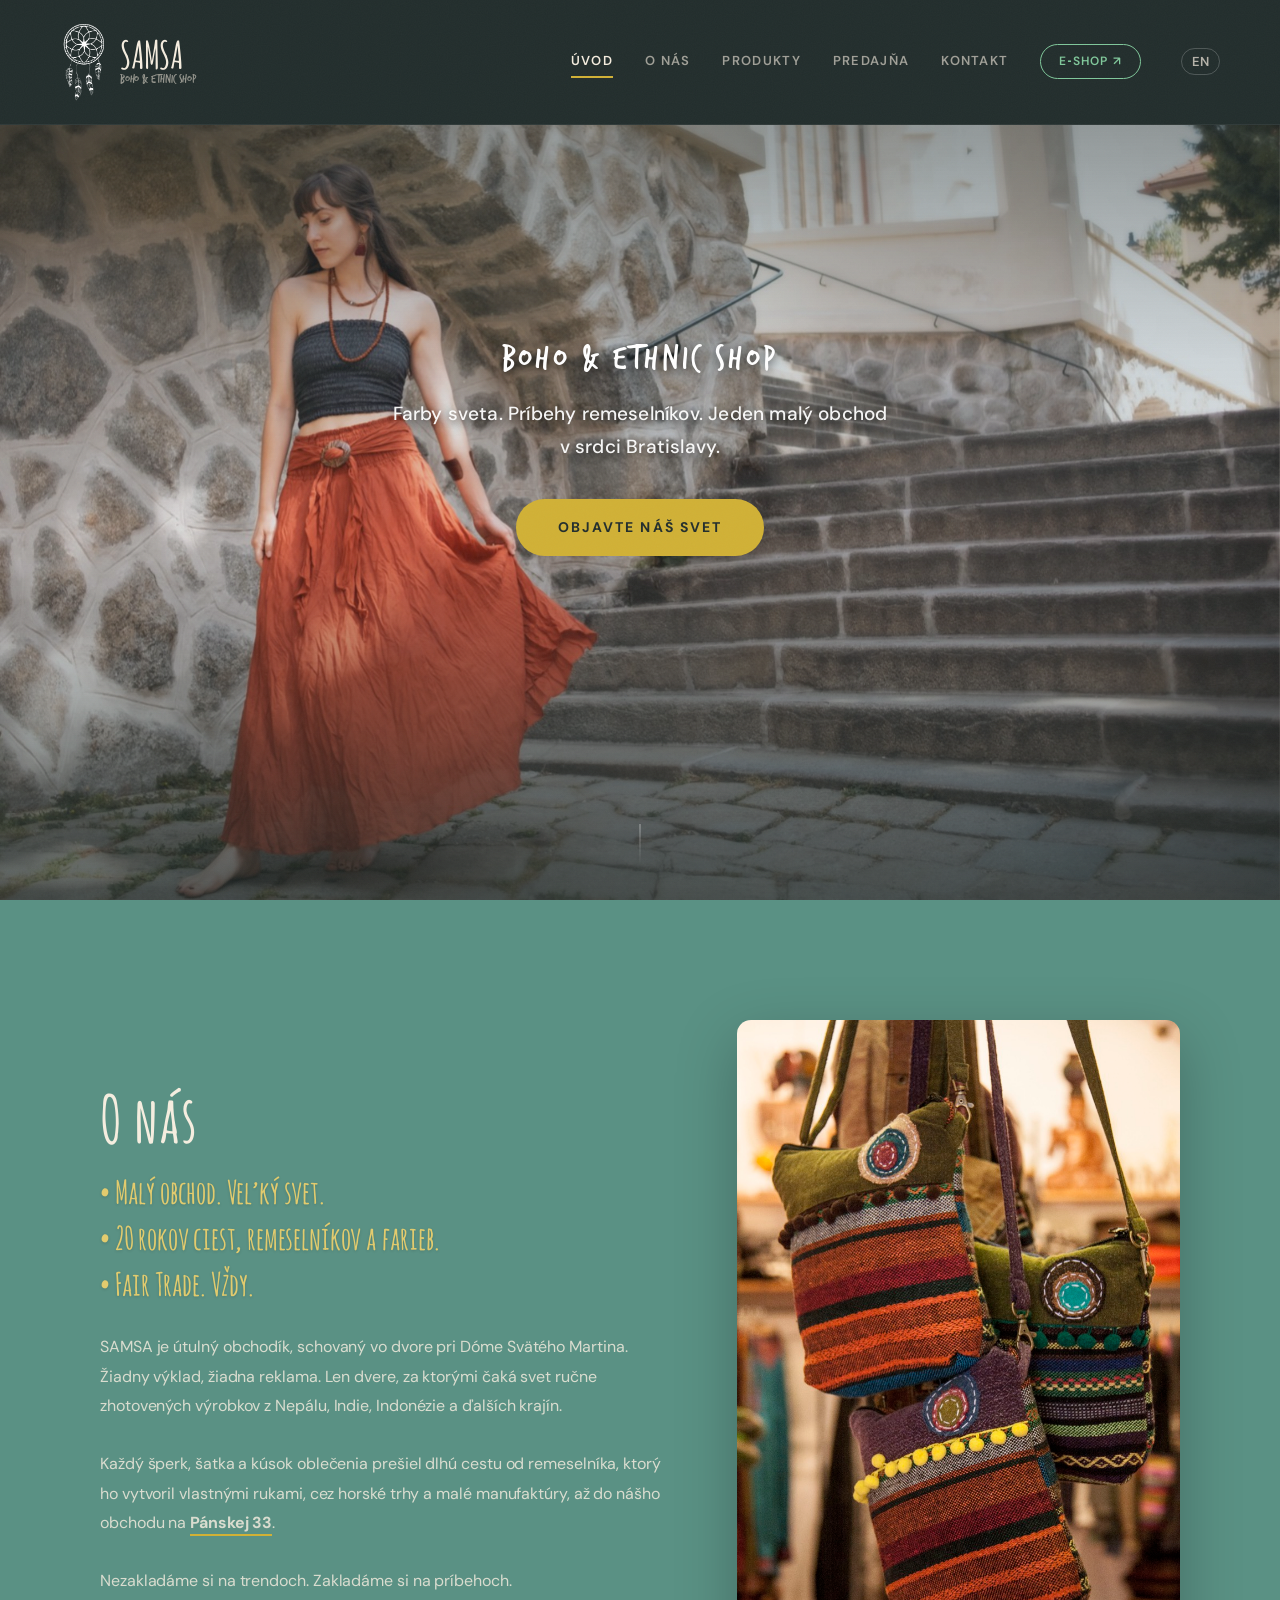
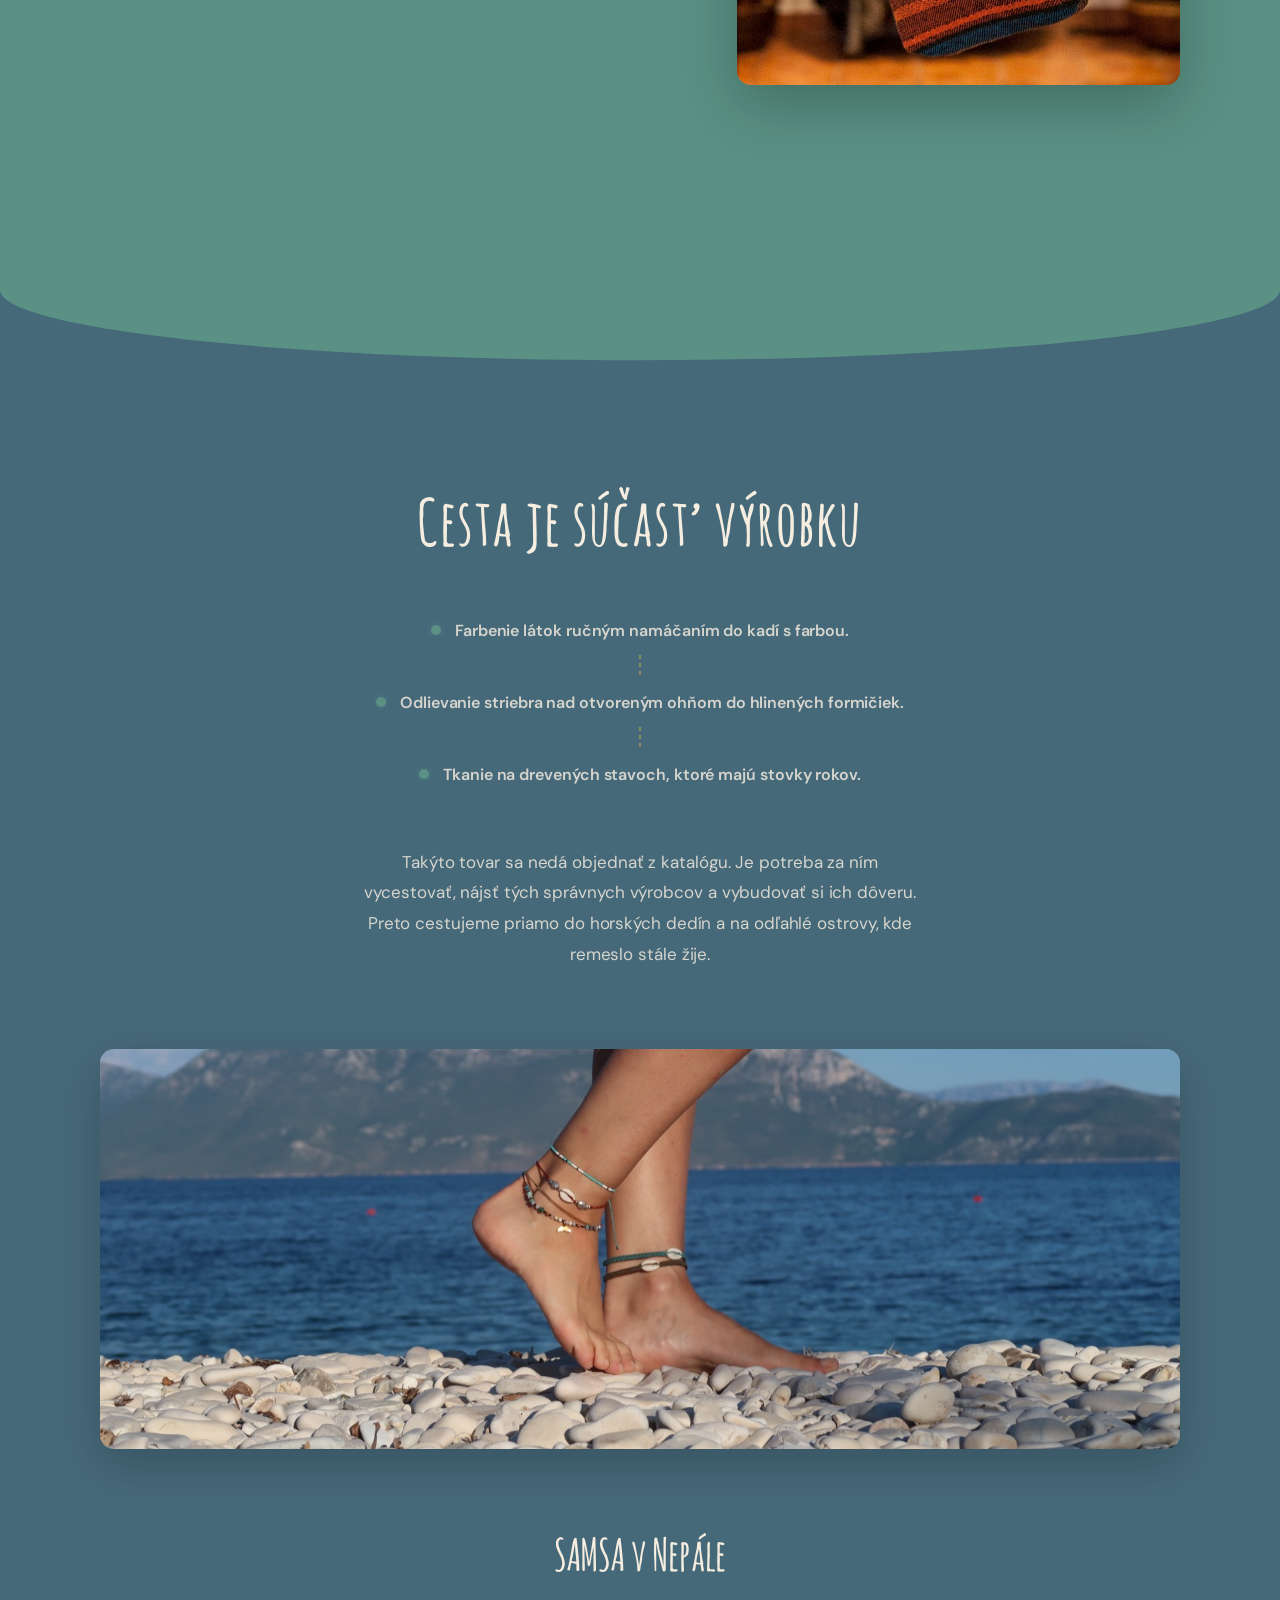
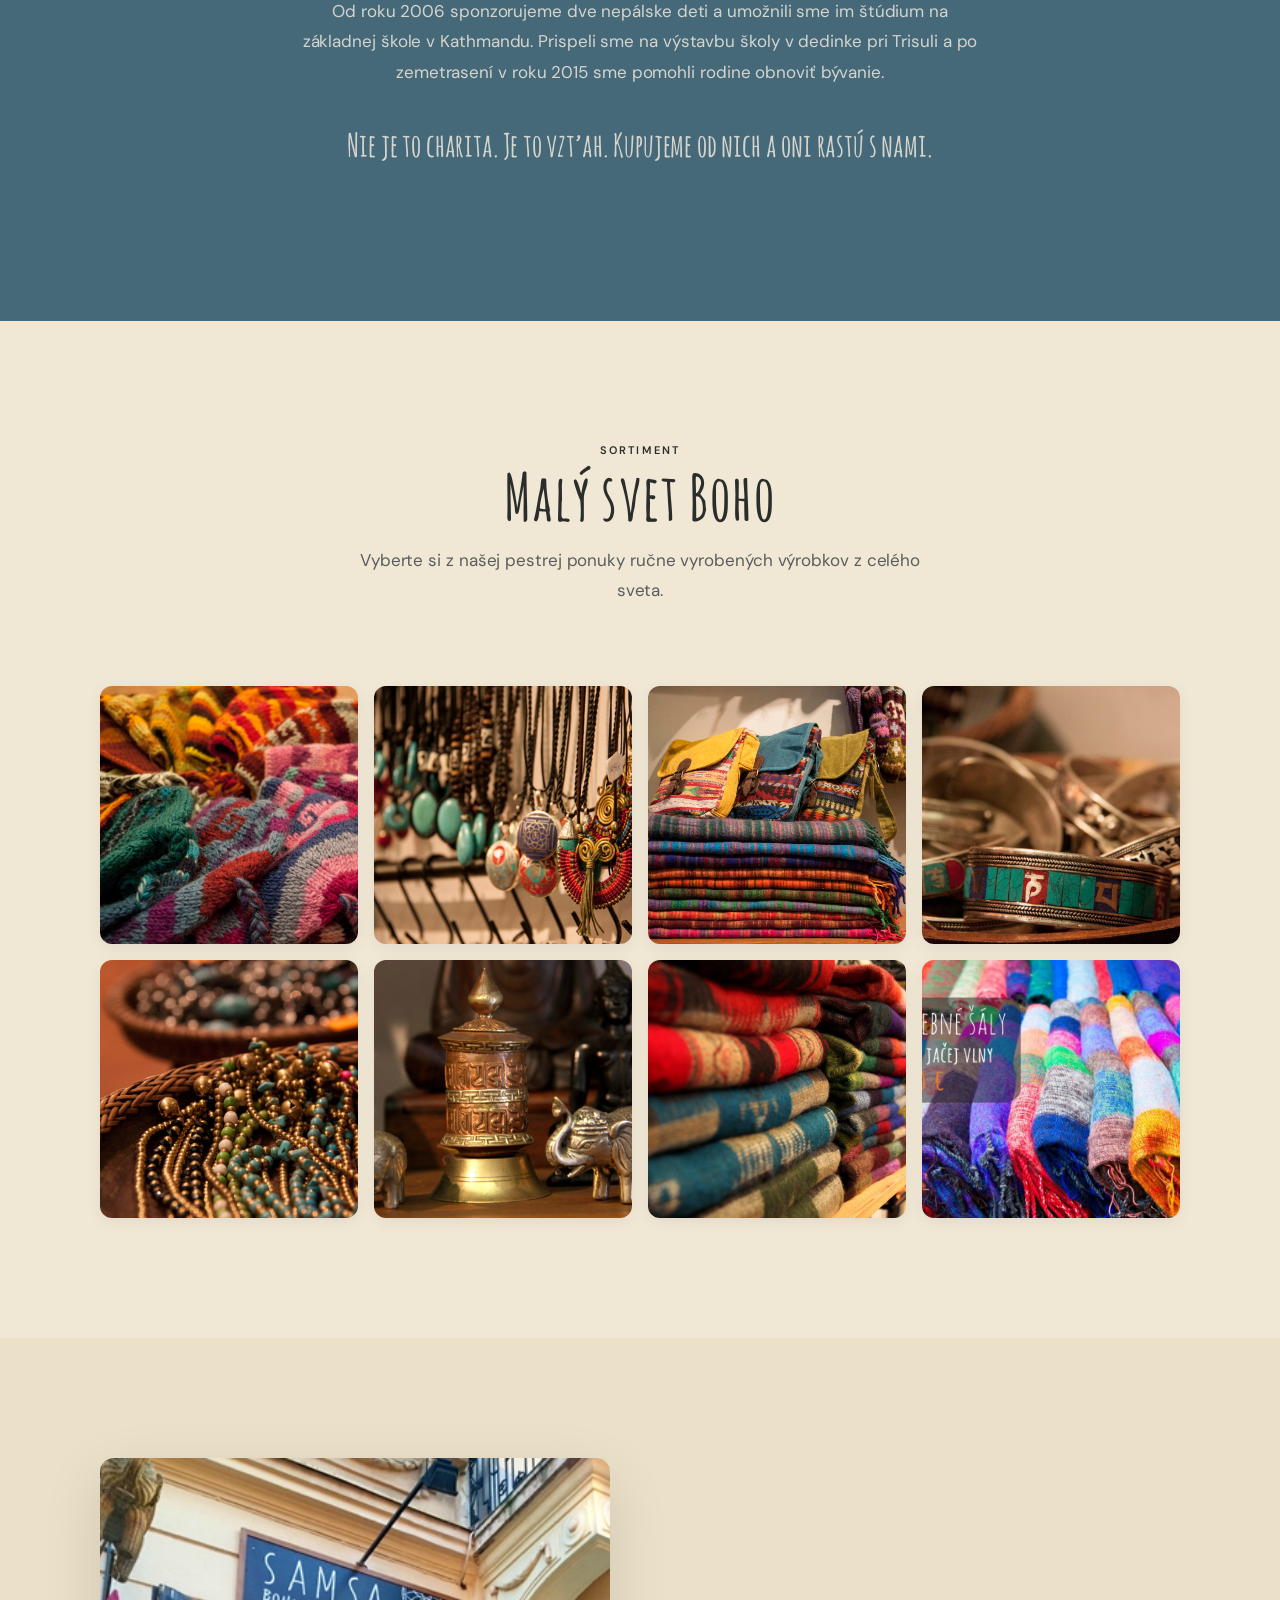
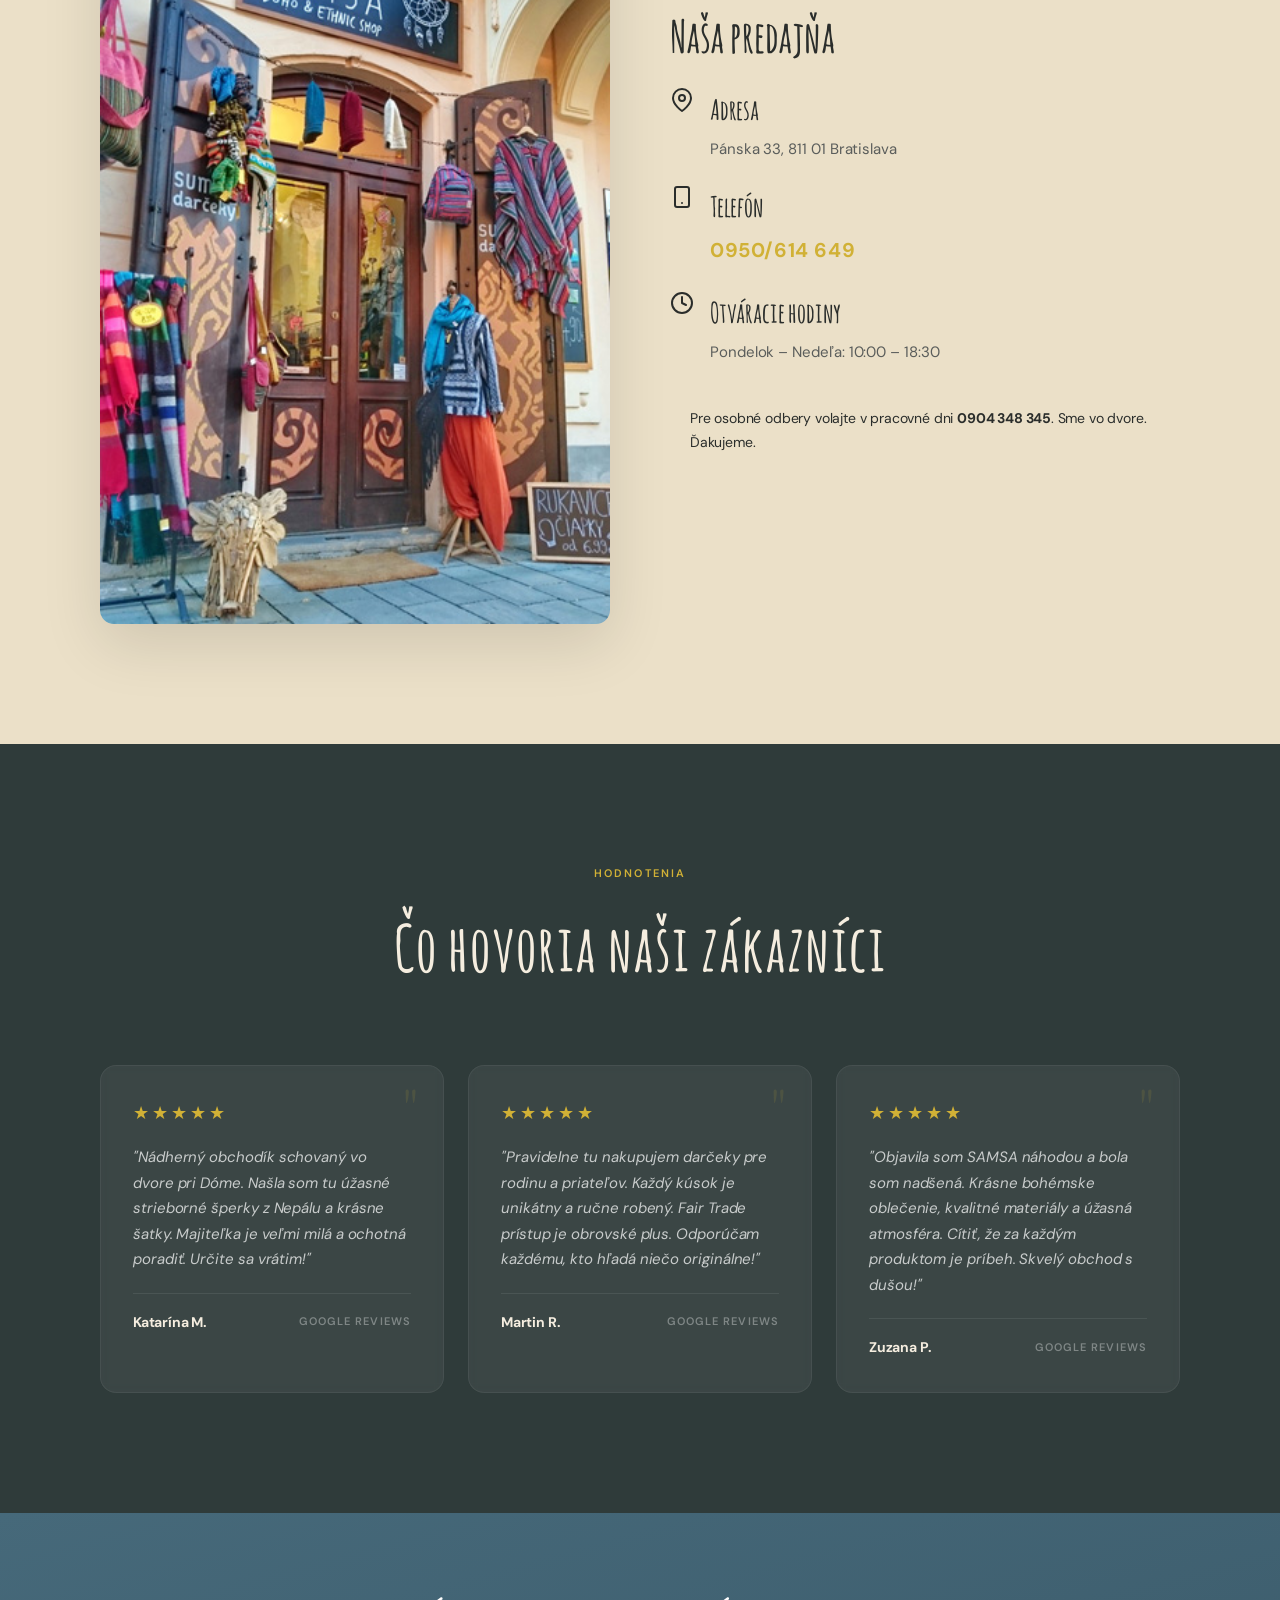
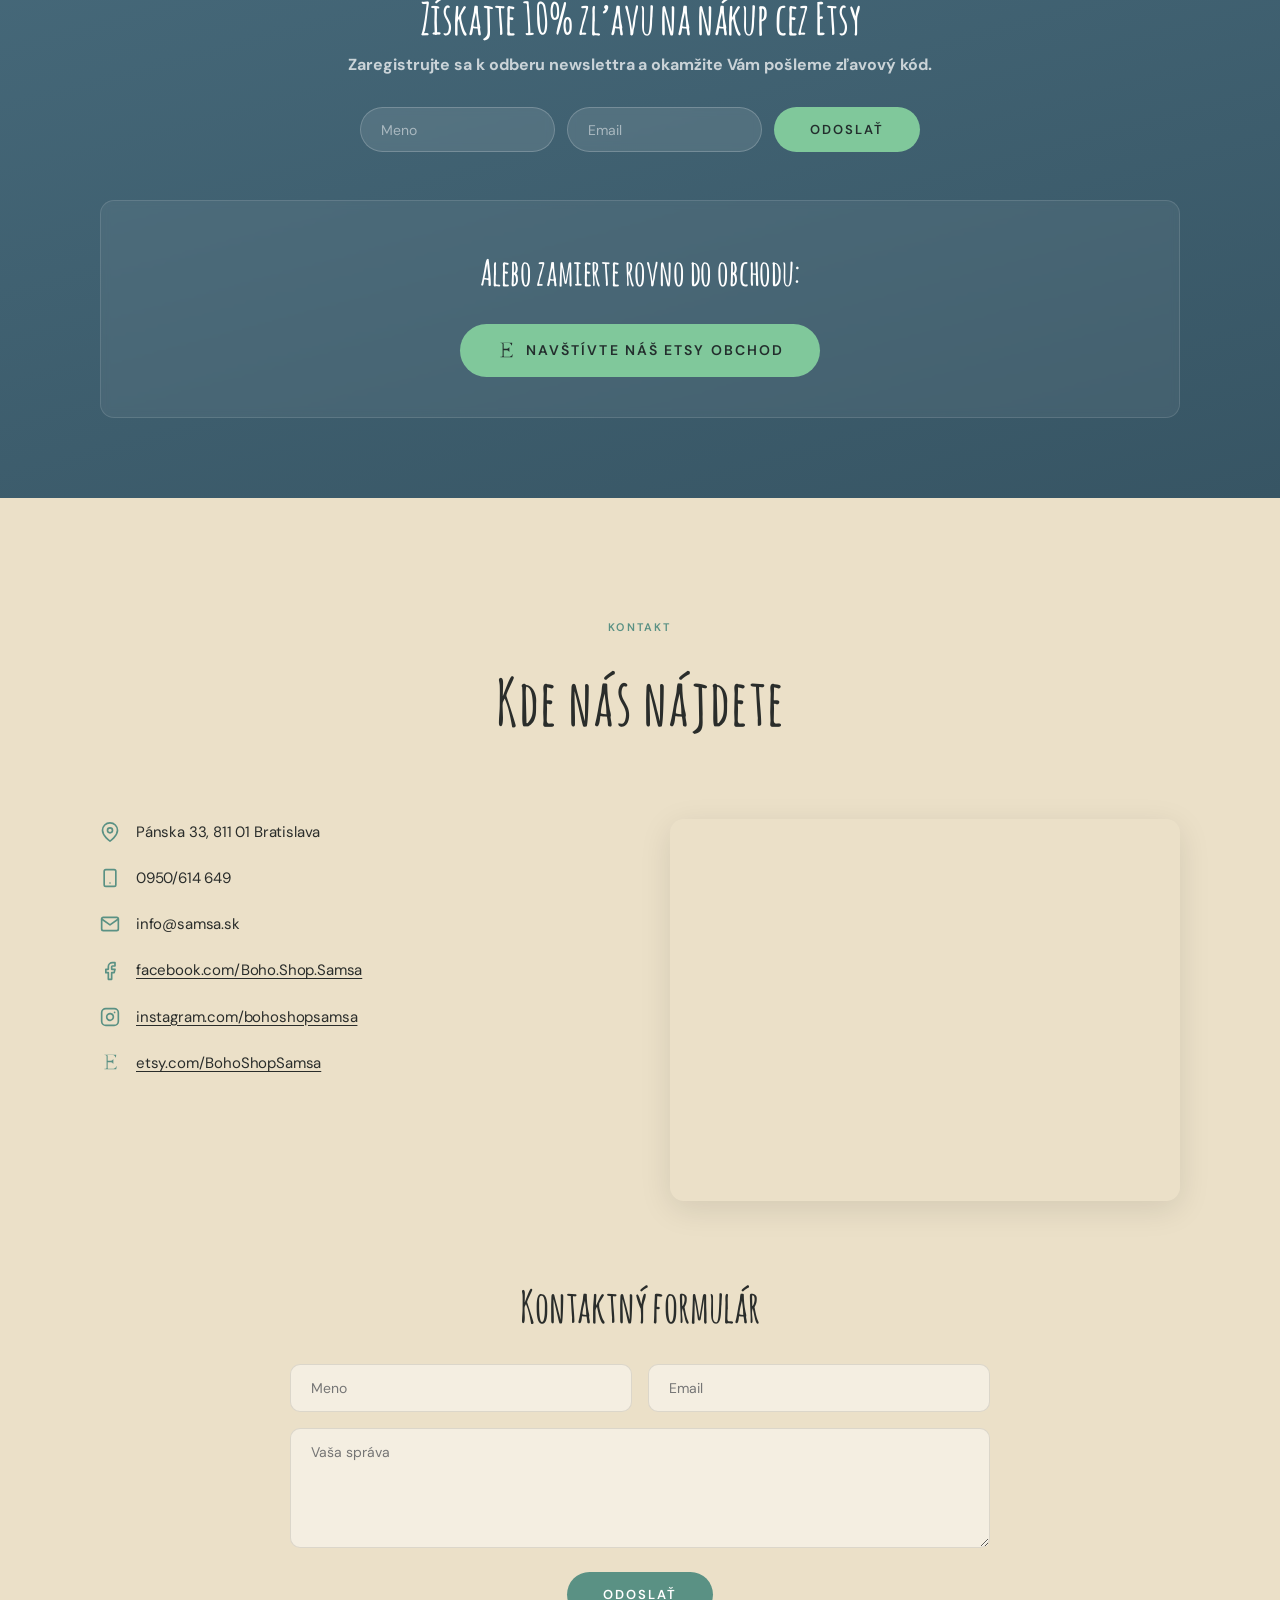
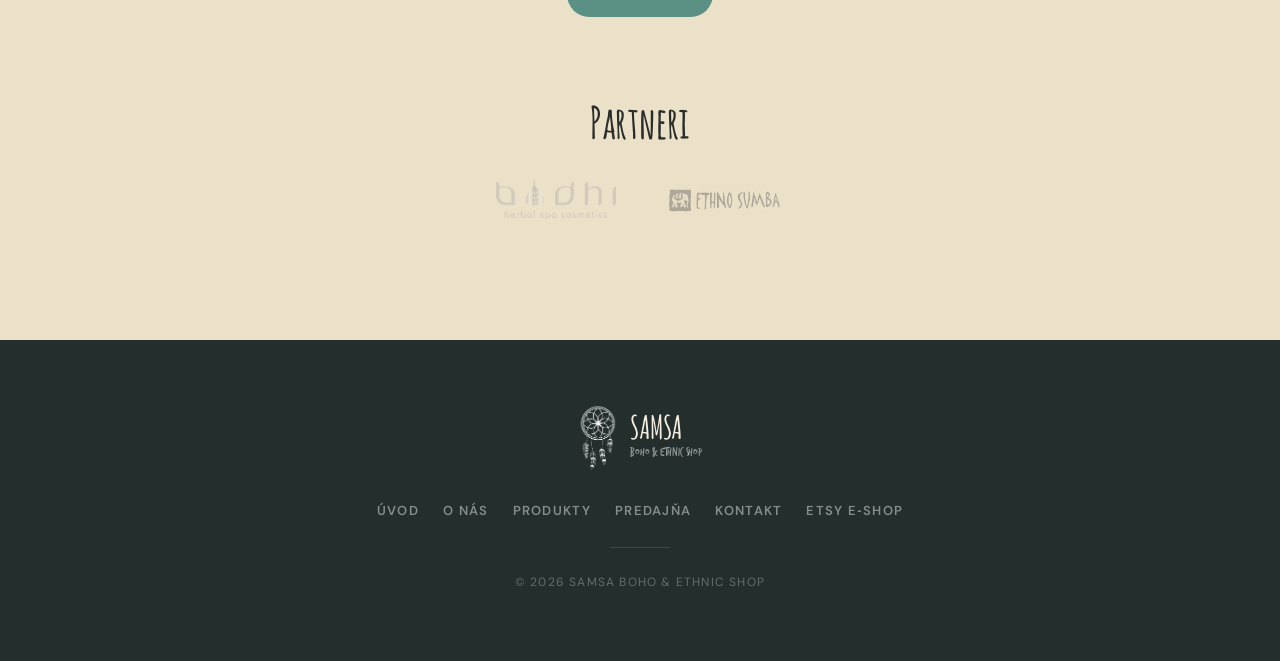
==== commit 34cad151: "Fix hero mobile image framing, journey step alignment, and completely remove image-clipping JS paral" ====
--- a/index.html
+++ b/index.html
@@ -187,36 +187,36 @@
 
       <div class="products-grid reveal-stagger">
         <div class="product-card reveal">
-          <img src="images/web/naweb-boho-collection.jpg" alt="Bohémske sukne a oblečenie" loading="lazy">
+          <img src="images/web/naweb-boho-collection.jpg" alt="Bohémske oblečenie" loading="lazy">
           <div class="product-card-overlay"><span data-i18n="products.cat1">Oblečenie</span></div>
+        </div>
+        <div class="product-card reveal">
+          <img src="images/web/naweb-jewelry-detail.jpg" alt="Strieborné šperky" loading="lazy">
+          <div class="product-card-overlay"><span data-i18n="products.cat3">Šperky</span></div>
         </div>
         <div class="product-card reveal">
           <img src="images/web/naweb-ethnic-textiles.jpg" alt="Etno textílie a tkaniny" loading="lazy">
           <div class="product-card-overlay"><span data-i18n="products.cat2">Etno Textil</span></div>
         </div>
         <div class="product-card reveal">
-          <img src="images/web/naweb-jewelry-detail.jpg" alt="Strieborné šperky a amulety" loading="lazy">
-          <div class="product-card-overlay"><span data-i18n="products.cat3">Šperky &amp; Amulety</span></div>
-        </div>
-        <div class="product-card reveal">
-          <img src="images/web/naweb-accessories.jpg" alt="Tašky a doplnky" loading="lazy">
-          <div class="product-card-overlay"><span data-i18n="products.cat4">Tašky &amp; Doplnky</span></div>
-        </div>
-        <div class="product-card reveal">
-          <img src="images/web/naweb-scarves.jpg" alt="Šály a šatky z celého sveta" loading="lazy">
-          <div class="product-card-overlay"><span data-i18n="products.cat5">Šály &amp; Šatky</span></div>
-        </div>
-        <div class="product-card reveal">
-          <img src="images/web/naweb-decor.jpg" alt="Bytové dekorácie a doplnky" loading="lazy">
-          <div class="product-card-overlay"><span data-i18n="products.cat6">Dekorácie</span></div>
-        </div>
-        <div class="product-card reveal">
-          <img src="images/web/naweb-gifts.jpg" alt="Vónne tyčinky a kadidlá" loading="lazy">
-          <div class="product-card-overlay"><span data-i18n="products.cat7">Vónne Tyčinky</span></div>
-        </div>
-        <div class="product-card reveal">
-          <img src="images/web/naweb-etno-saly.jpg" alt="Darčeky z celého sveta" loading="lazy">
-          <div class="product-card-overlay"><span data-i18n="products.cat8">Darčeky</span></div>
+          <img src="images/web/naweb-scarves.jpg" alt="Bižutéria a piercingy" loading="lazy">
+          <div class="product-card-overlay"><span data-i18n="products.cat5">Bižutéria</span></div>
+        </div>
+        <div class="product-card reveal">
+          <img src="images/web/naweb-accessories.jpg" alt="Bytové doplnky" loading="lazy">
+          <div class="product-card-overlay"><span data-i18n="products.cat4">Bytové Doplnky</span></div>
+        </div>
+        <div class="product-card reveal">
+          <img src="images/web/naweb-decor.jpg" alt="Fajky a kadidlá" loading="lazy">
+          <div class="product-card-overlay"><span data-i18n="products.cat6">Fajky &amp; Kadidlá</span></div>
+        </div>
+        <div class="product-card reveal">
+          <img src="images/web/naweb-gifts.jpg" alt="Vónne tyčinky" loading="lazy">
+          <div class="product-card-overlay"><span data-i18n="products.cat7">Vône</span></div>
+        </div>
+        <div class="product-card reveal">
+          <img src="images/web/naweb-etno-saly.jpg" alt="Šály, šatky a textil" loading="lazy">
+          <div class="product-card-overlay"><span data-i18n="products.cat8">Šály &amp; Šatky</span></div>
         </div>
       </div>
     </div>
@@ -246,7 +246,7 @@
             <svg class="info-icon" viewBox="0 0 24 24" fill="none" stroke="currentColor" stroke-width="2" stroke-linecap="round" stroke-linejoin="round"><rect x="5" y="2" width="14" height="20" rx="2" ry="2"/><line x1="12" y1="18" x2="12.01" y2="18"/></svg>
             <div>
               <div class="info-label" data-i18n="store.phoneLabel">Telefón</div>
-              <p class="info-value">0950/614 649</p>
+              <p class="info-value"><a href="tel:+421950614649" class="phone-highlight">0950/614 649</a></p>
             </div>
           </div>
 
@@ -400,9 +400,7 @@
           <a href="http://www.bodhispa.sk/" target="_blank" rel="noopener">
             <img src="images/bodhi.png" alt="Bodhi Spa — wellness a ayurveda" loading="lazy">
           </a>
-          <a href="http://www.amandari.sk/" target="_blank" rel="noopener">
-            <img src="images/amandari.png" alt="Amandari — etno nábytok a dekorácie" loading="lazy">
-          </a>
+
           <a href="http://www.ethnosumba.sk/" target="_blank" rel="noopener">
             <img src="images/ethno_sumba.png" alt="Ethno Sumba — indonézsky textil" loading="lazy">
           </a>
--- a/css/style.css
+++ b/css/style.css
@@ -973,7 +973,7 @@
 
 .journey-step {
   display: flex;
-  align-items: center;
+  align-items: flex-start;
   gap: 14px;
   padding: 12px 20px;
   text-align: left;
@@ -1004,14 +1004,16 @@
   flex-shrink: 0;
   width: 10px;
   height: 10px;
-  background: var(--metallic-gold);
+  margin-top: 6px;
+  background: var(--old-turquoise);
   border-radius: 50%;
-  box-shadow: 0 0 6px rgba(209, 177, 54, 0.35);
+  box-shadow: 0 0 6px rgba(90, 145, 132, 0.4);
+  transition: transform 300ms var(--ease-spring), box-shadow 300ms ease;
 }
 
 .journey-step:hover .step-dot {
   transform: scale(1.3);
-  box-shadow: 0 0 10px rgba(209, 177, 54, 0.5);
+  box-shadow: 0 0 10px rgba(90, 145, 132, 0.6);
 }
 
 .journey-step p {
@@ -1306,6 +1308,23 @@
   border-radius: 10px;
   font-size: 14px;
   margin-top: 24px;
+}
+
+/* Phone highlight */
+.phone-highlight {
+  color: var(--metallic-gold) !important;
+  font-size: 20px;
+  font-weight: 700;
+  text-decoration: none;
+  letter-spacing: 0.03em;
+  transition: color 200ms ease, text-shadow 200ms ease;
+  opacity: 1 !important;
+}
+
+.phone-highlight:hover {
+  color: var(--gold-light) !important;
+  text-shadow: 0 0 8px rgba(209, 177, 54, 0.3);
+  opacity: 1 !important;
 }
 
 /* ============================================
@@ -1654,6 +1673,12 @@
     --v-sub: 48px;
   }
 
+  .hero { min-height: 500px; }
+
+  h1 { font-size: clamp(40px, 8vw, 60px); }
+  h2 { font-size: clamp(32px, 6vw, 48px); }
+  h3 { font-size: clamp(24px, 4vw, 36px); }
+
   .products-grid { grid-template-columns: repeat(3, 1fr); }
 
   .reviews-grid { grid-template-columns: repeat(2, 1fr); }
@@ -1663,6 +1688,9 @@
     max-width: 500px;
     justify-self: center;
   }
+
+  .store-row { gap: 40px; }
+  .contact-grid { gap: 40px; }
 }
 
 /* ============================================
@@ -1675,9 +1703,47 @@
     --v-sub: 36px;
   }
 
+  /* Prevent horizontal overflow */
+  html, body {
+    overflow-x: hidden;
+  }
+
   .navbar-links { display: none; }
   .hamburger { display: flex; }
 
+  /* Hero — taller on mobile, center image */
+  .hero {
+    min-height: 85vh;
+    min-height: 85dvh;
+  }
+
+  .hero-slider img {
+    object-position: 25% center;
+    animation: none !important;
+  }
+
+  .hero-content p {
+    font-size: clamp(14px, 3.5vw, 17px);
+    max-width: 90%;
+  }
+
+  .hero-content .btn {
+    padding: 14px 36px;
+    font-size: 13px;
+  }
+
+  .scroll-indicator { bottom: 20px; }
+
+  /* Shape divider — smaller on mobile */
+  .shape-divider svg {
+    height: 40px;
+  }
+
+  .about {
+    padding-bottom: calc(var(--v-margin) + 40px);
+  }
+
+  /* About — stack */
   .about-row {
     grid-template-columns: 1fr;
     gap: 32px;
@@ -1685,11 +1751,64 @@
 
   .about-row.reverse { direction: ltr; }
 
+  .about-text h2 { font-size: clamp(32px, 8vw, 44px); }
+
+  /* Journey steps — allow wrapping on mobile */
+  .journey-steps {
+    max-width: 100%;
+    padding: 0 8px;
+  }
+
+  .journey-step {
+    padding: 10px 16px;
+  }
+
+  .journey-step p {
+    white-space: normal;
+    font-size: 14px;
+  }
+
+  .journey-closing {
+    max-width: 100%;
+    padding: 0 8px;
+  }
+
+  /* Fullwidth image */
+  .about-fullwidth-image img {
+    height: 260px;
+  }
+
+  /* Products grid */
   .products-grid {
     grid-template-columns: repeat(2, 1fr);
     gap: 10px;
   }
 
+  .product-card { border-radius: 10px; }
+
+  .product-card img {
+    height: 180px;
+  }
+
+  .product-card-overlay span {
+    font-size: clamp(22px, 5vw, 28px);
+  }
+
+  /* Store — stack */
+  .store-row {
+    grid-template-columns: 1fr;
+    gap: 32px;
+  }
+
+  .store-image { border-radius: 10px; }
+
+  .store-info h3 { font-size: clamp(28px, 7vw, 36px); }
+
+  .phone-highlight {
+    font-size: 18px;
+  }
+
+  /* Reviews — single column */
   .reviews-grid {
     grid-template-columns: 1fr;
     gap: 16px;
@@ -1698,39 +1817,120 @@
   .reviews-grid .review-card:last-child { max-width: 100%; }
   .review-card { padding: 24px; }
 
+  /* Newsletter — stack form */
+  .newsletter-form {
+    flex-direction: column;
+    align-items: stretch;
+    gap: 12px;
+  }
+
+  .newsletter-form input[type="text"],
+  .newsletter-form input[type="email"] {
+    min-width: 100%;
+  }
+
   .etsy-cta { padding: 28px 20px; }
 
-  .store-row {
-    grid-template-columns: 1fr;
-    gap: 32px;
-  }
-
+  /* Contact — stack */
   .contact-grid {
     grid-template-columns: 1fr;
     gap: 32px;
   }
 
+  .contact-map iframe {
+    height: 280px;
+  }
+
   .contact-form { grid-template-columns: 1fr; }
 
+  /* Footer */
   .footer-nav { gap: 16px; }
+
+  .footer-inner {
+    flex-direction: column;
+    text-align: center;
+    gap: 16px;
+  }
+
+  .footer-nav {
+    flex-wrap: wrap;
+    justify-content: center;
+  }
+
+  /* Partners */
+  .partners-logos { gap: 28px; }
+  .partners-logos a { width: 90px; }
 }
 
 /* ============================================
    RESPONSIVE — SMALL MOBILE (≤ 480px)
    ============================================ */
 @media (max-width: 480px) {
+  :root {
+    --h-padding: 16px;
+    --v-margin: 48px;
+    --v-sub: 28px;
+  }
+
   .navbar-brand img { width: 36px; }
   .brand-name { font-size: 28px; }
   .brand-sub { font-size: 11px; }
 
-  .newsletter-form {
-    flex-direction: column;
-    align-items: stretch;
-  }
-
-  .newsletter-form input[type="text"],
-  .newsletter-form input[type="email"] { min-width: 100%; }
-
-  .partners-logos { gap: 24px; }
-  .partners-logos a { width: 80px; }
-}
+  .hero-content h1 {
+    font-size: clamp(28px, 9vw, 40px);
+  }
+
+  .hero-content .subtitle {
+    font-size: clamp(20px, 6vw, 30px);
+  }
+
+  .hero-content p {
+    font-size: 14px;
+  }
+
+  .hero-content .btn {
+    padding: 12px 28px;
+    font-size: 12px;
+  }
+
+  /* About bullets */
+  .about-text .bullet {
+    font-size: clamp(22px, 6vw, 30px);
+  }
+
+  /* Journey steps */
+  .journey-step p {
+    font-size: 13px;
+  }
+
+  .step-connector {
+    height: 16px;
+  }
+
+  /* Products */
+  .product-card img {
+    height: 140px;
+  }
+
+  .product-card-overlay span {
+    font-size: clamp(18px, 5vw, 24px);
+  }
+
+  /* Reviews */
+  .review-card { padding: 20px; }
+  .review-text { font-size: 14px; }
+
+  /* Store phone */
+  .phone-highlight {
+    font-size: 17px;
+  }
+
+  /* Contact */
+  .contact-map iframe {
+    height: 220px;
+  }
+
+  /* Partners */
+  .partners-logos { gap: 20px; }
+  .partners-logos a { width: 70px; }
+}
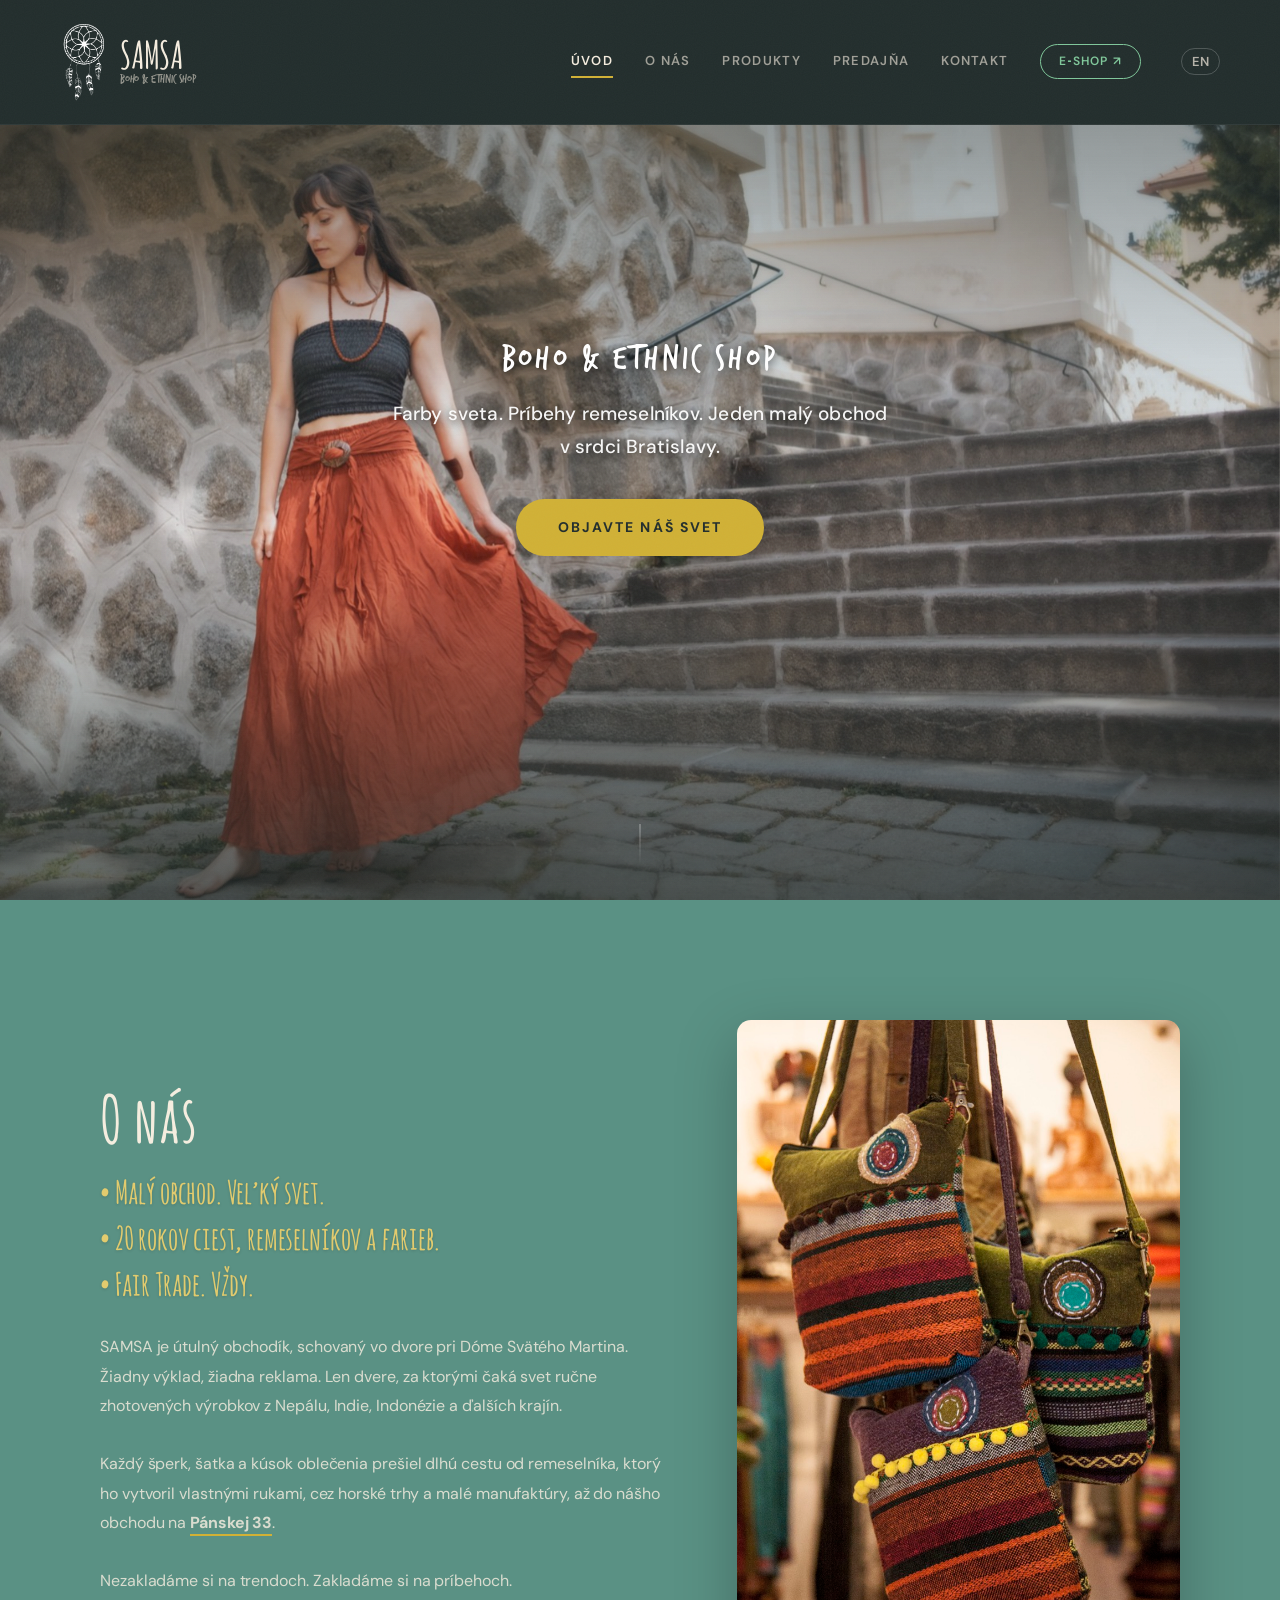
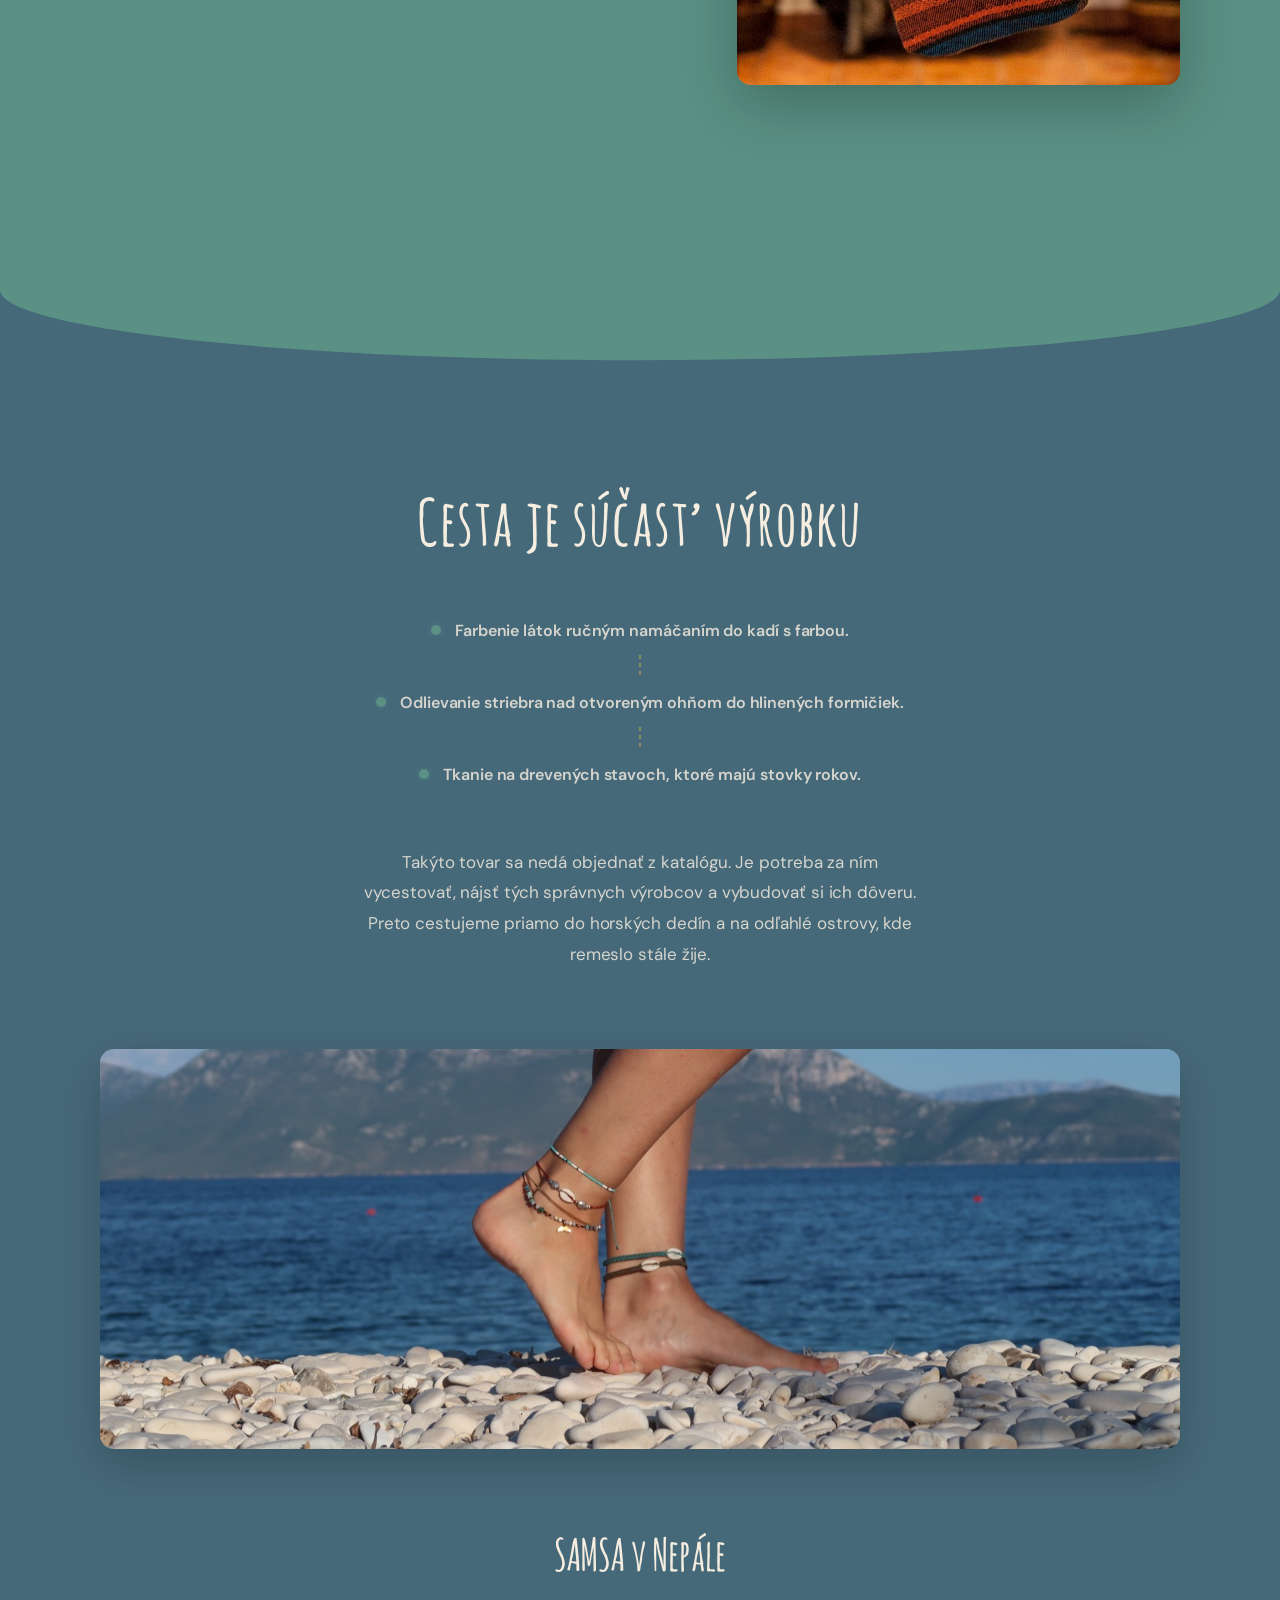
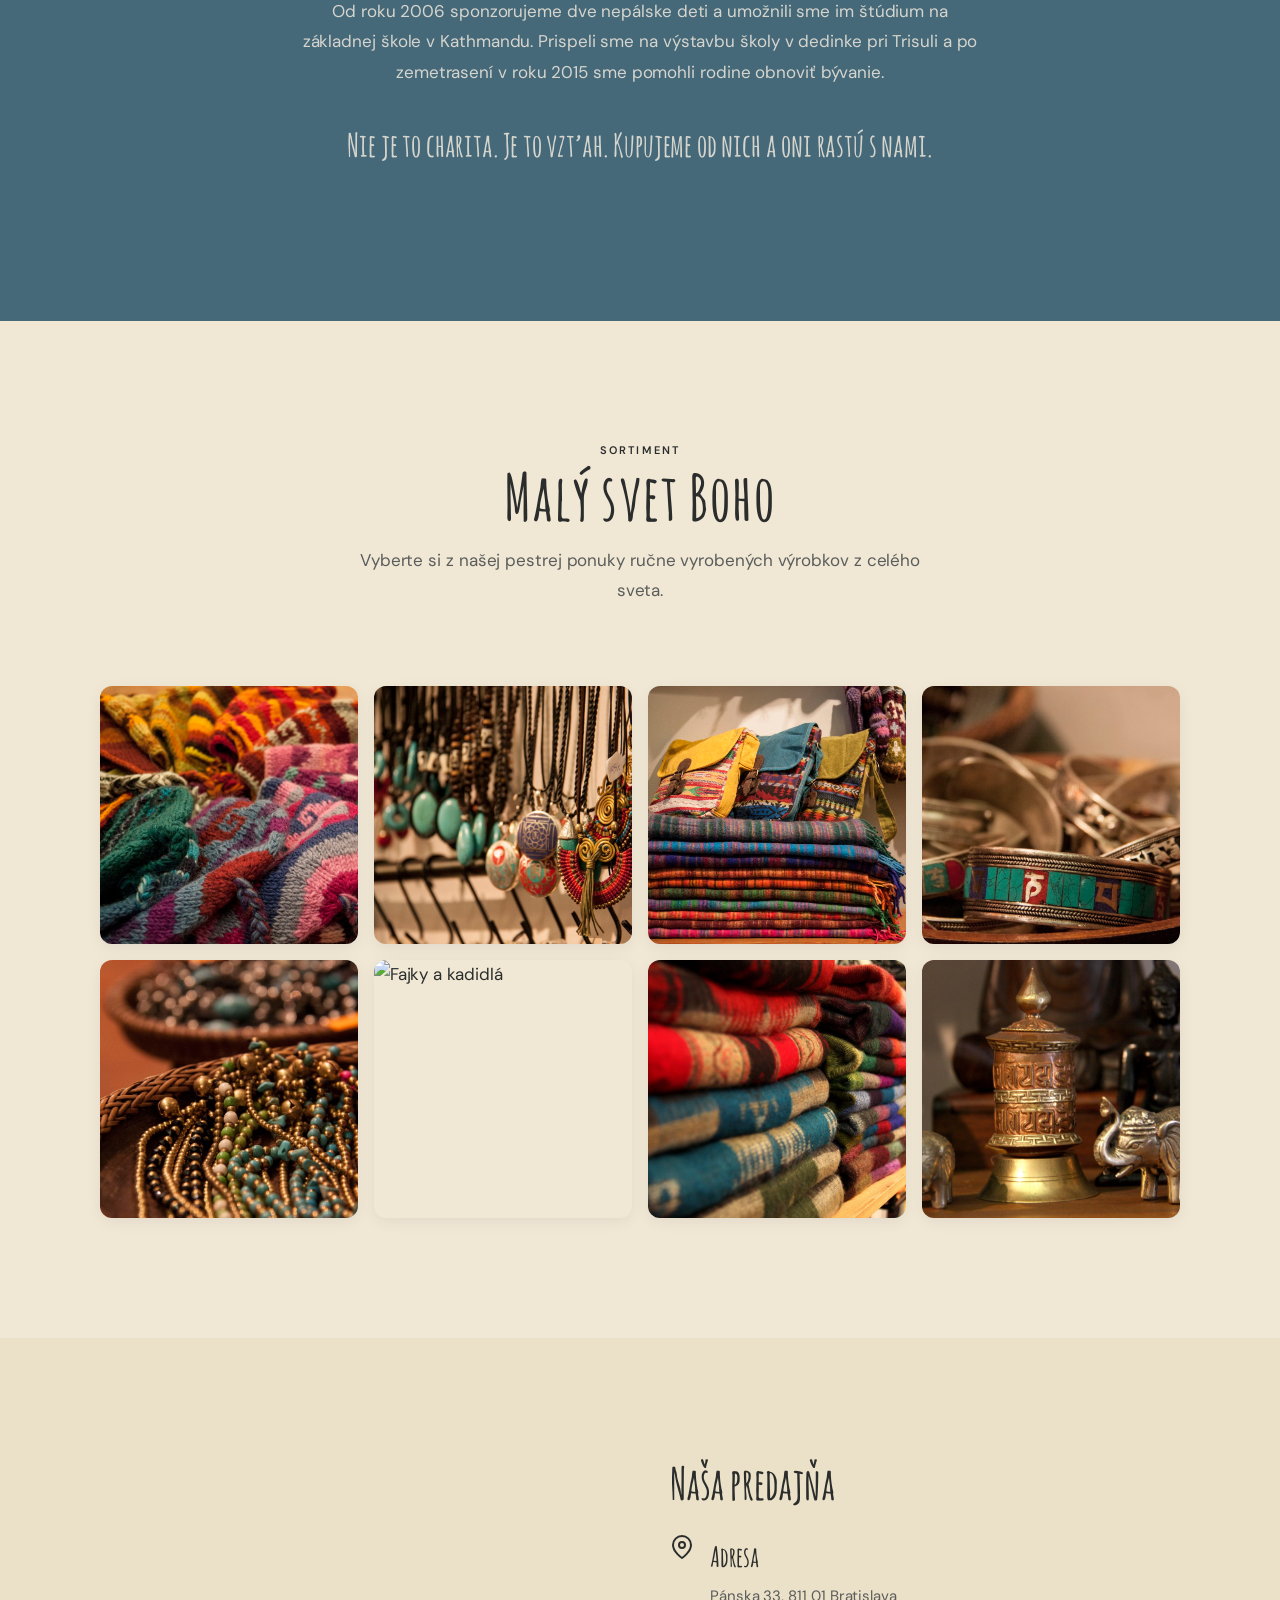
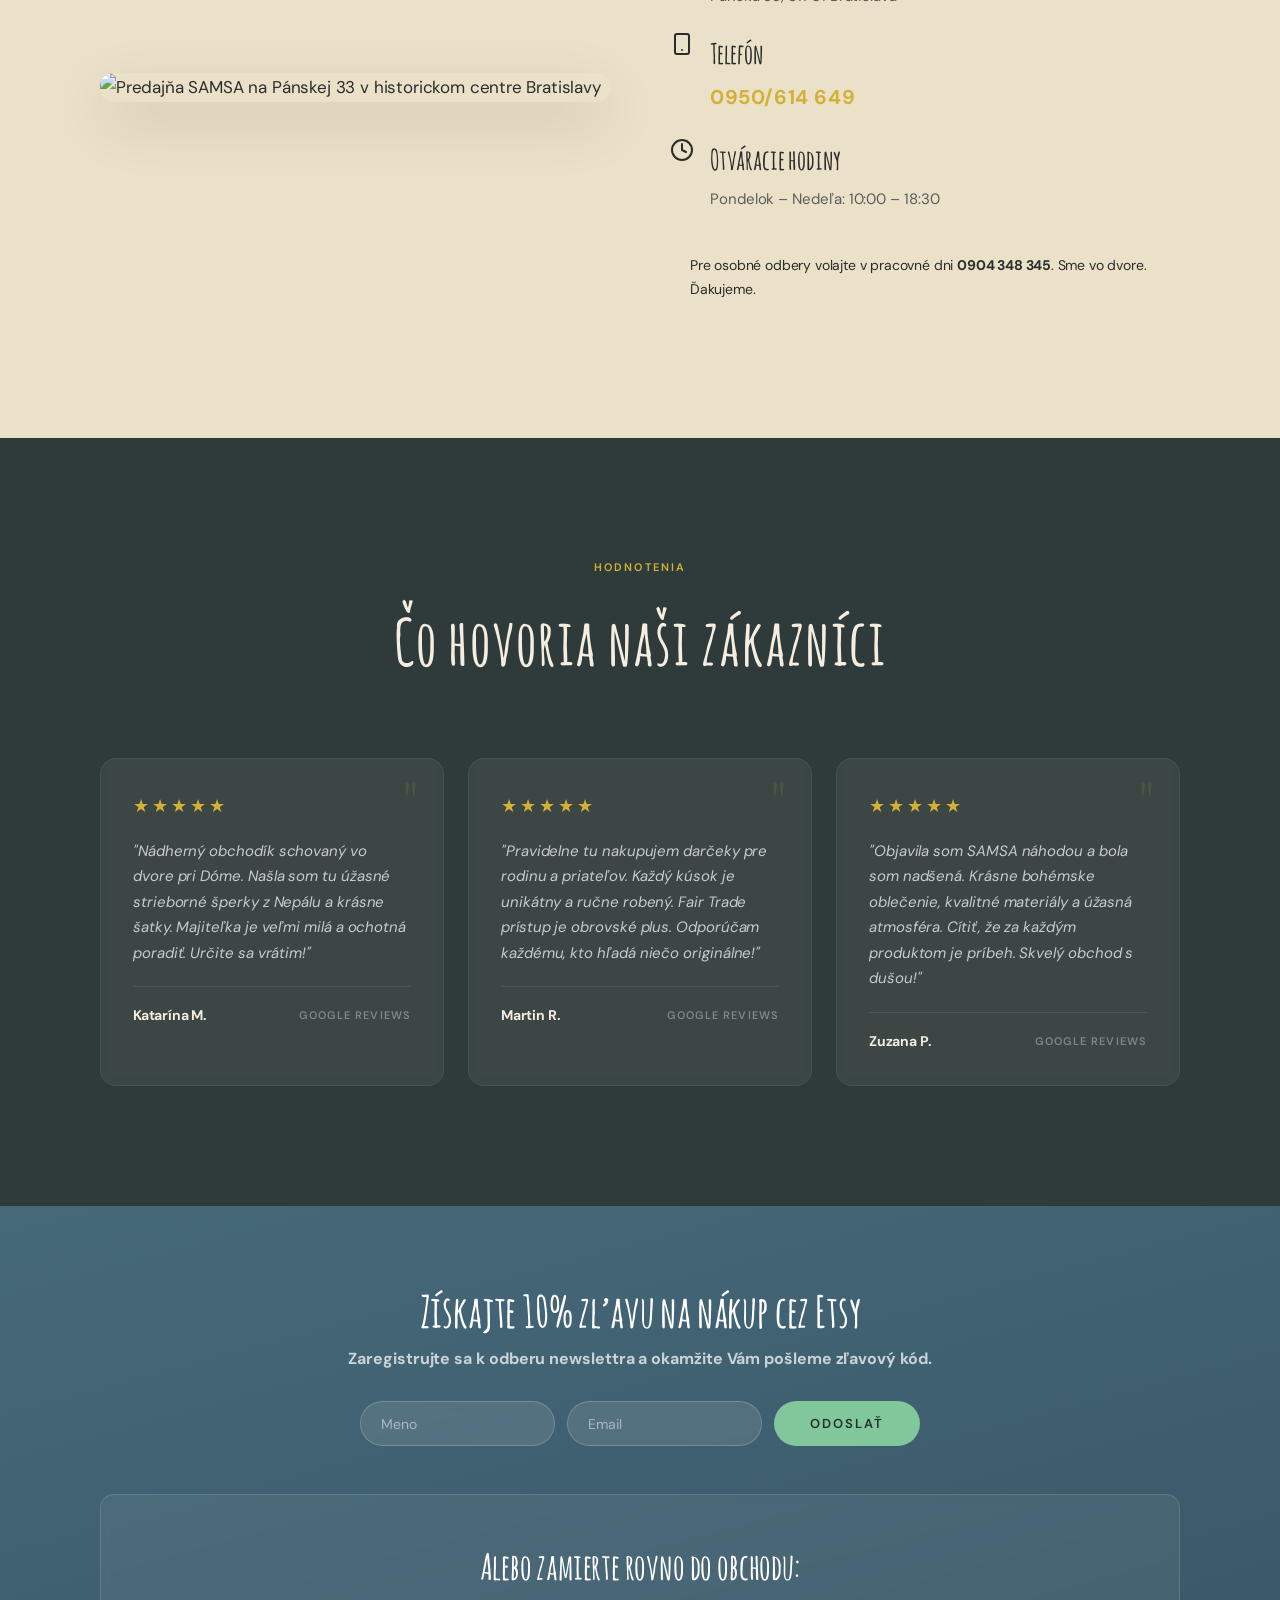
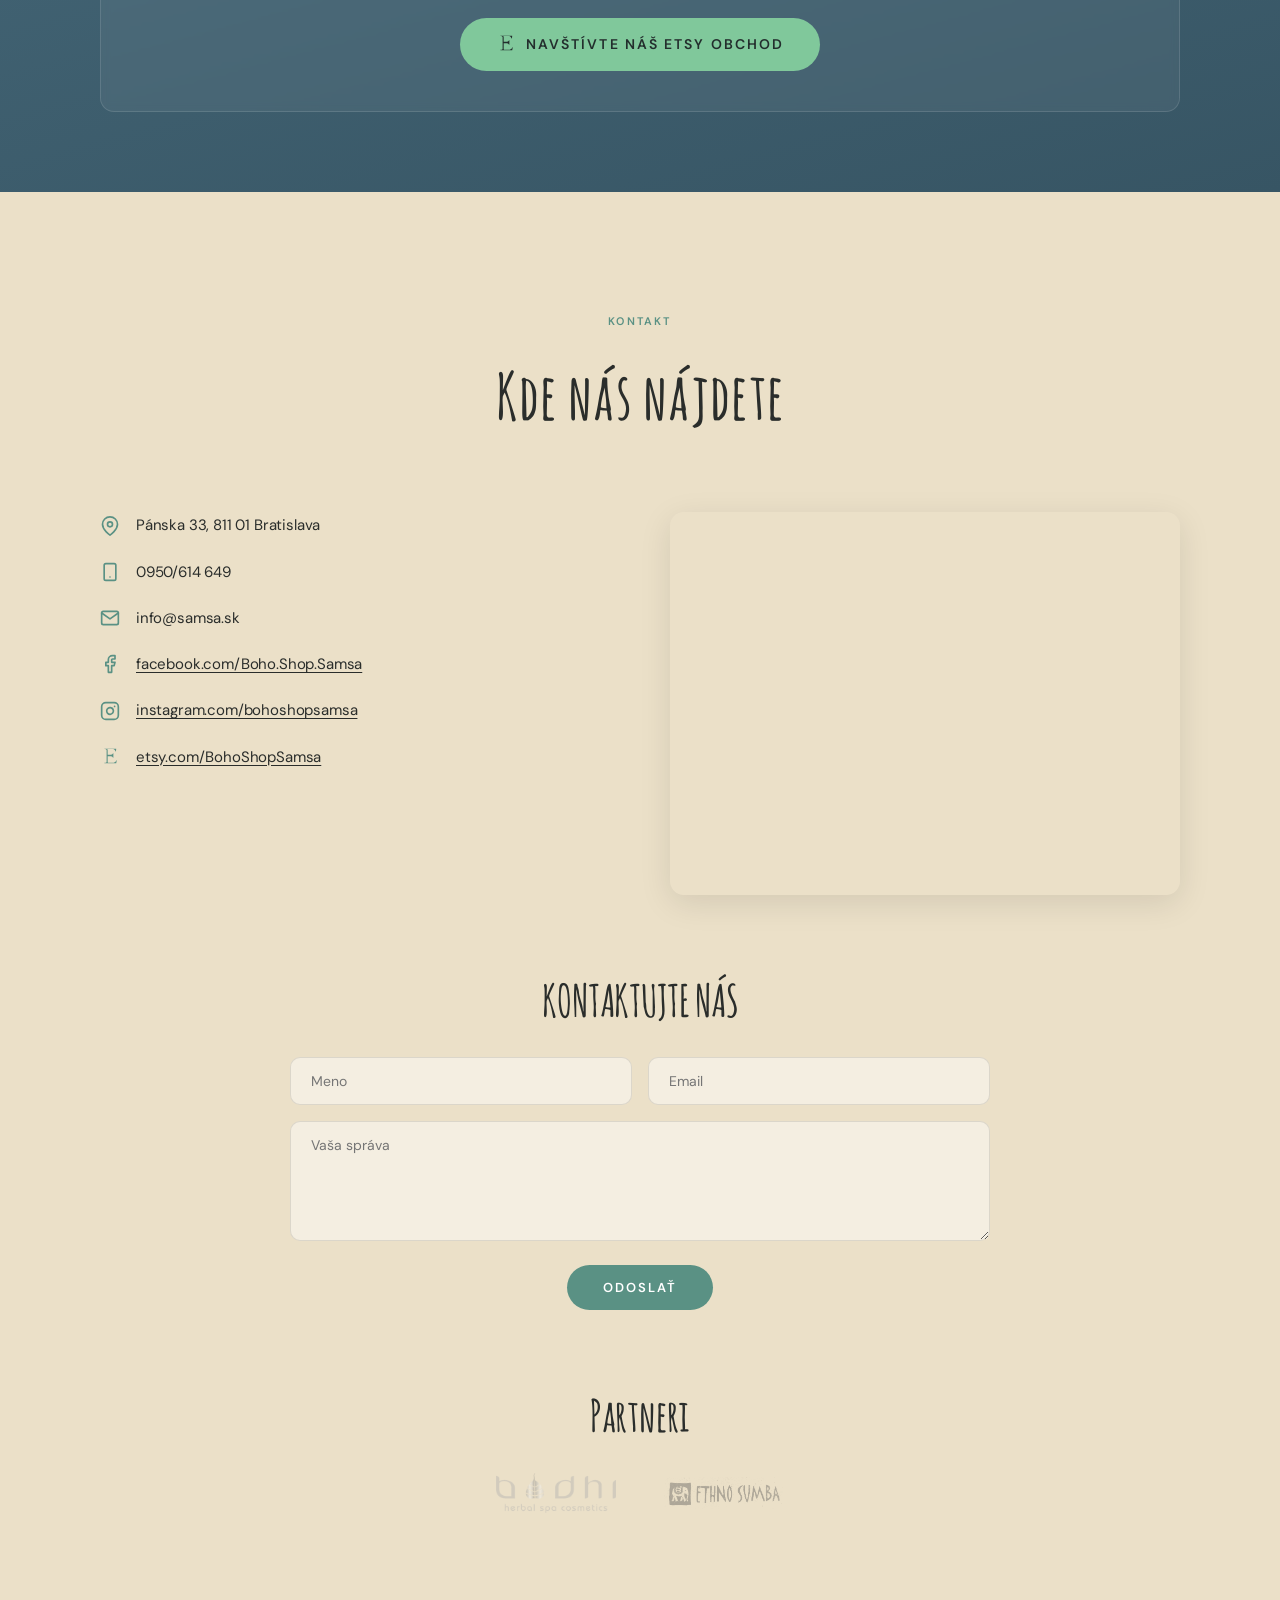
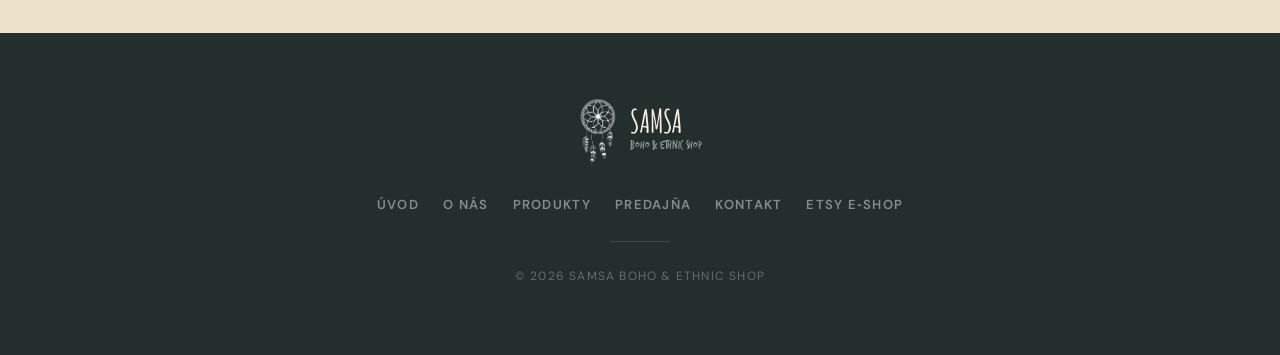
==== commit 5853fb85: "Change contact form title to KONTAKTUJTE NÁS and update translations" ====
--- a/index.html
+++ b/index.html
@@ -207,7 +207,7 @@
           <div class="product-card-overlay"><span data-i18n="products.cat4">Bytové Doplnky</span></div>
         </div>
         <div class="product-card reveal">
-          <img src="images/web/naweb-decor.jpg" alt="Fajky a kadidlá" loading="lazy">
+          <img src="images/NAWEB/IMG_0570.JPG" alt="Fajky a kadidlá" loading="lazy">
           <div class="product-card-overlay"><span data-i18n="products.cat6">Fajky &amp; Kadidlá</span></div>
         </div>
         <div class="product-card reveal">
@@ -215,7 +215,7 @@
           <div class="product-card-overlay"><span data-i18n="products.cat7">Vône</span></div>
         </div>
         <div class="product-card reveal">
-          <img src="images/web/naweb-etno-saly.jpg" alt="Šály, šatky a textil" loading="lazy">
+          <img src="images/web/naweb-decor.jpg" alt="Šály, šatky a textil" loading="lazy">
           <div class="product-card-overlay"><span data-i18n="products.cat8">Šály &amp; Šatky</span></div>
         </div>
       </div>
@@ -229,7 +229,7 @@
     <div class="container">
       <div class="store-row reveal">
         <div class="store-image">
-          <img src="images/samsa-predajna.jpg" alt="Predajňa SAMSA na Pánskej 33 v historickom centre Bratislavy" loading="lazy">
+          <img src="images/NAWEB/IMG_0626.JPG" alt="Predajňa SAMSA na Pánskej 33 v historickom centre Bratislavy" loading="lazy">
         </div>
         <div class="store-info">
           <h3 data-i18n="store.title">Naša predajňa</h3>
@@ -384,7 +384,7 @@
 
       <!-- Contact Form -->
       <div class="contact-form-wrapper reveal">
-        <h3 data-i18n="contact.formTitle">Kontaktný formulár</h3>
+        <h3 data-i18n="contact.formTitle">KONTAKTUJTE NÁS</h3>
         <form class="contact-form" id="contactForm">
           <input type="text" name="name" placeholder="Meno" data-i18n-placeholder="contact.name" required>
           <input type="email" name="email" placeholder="Email" required>
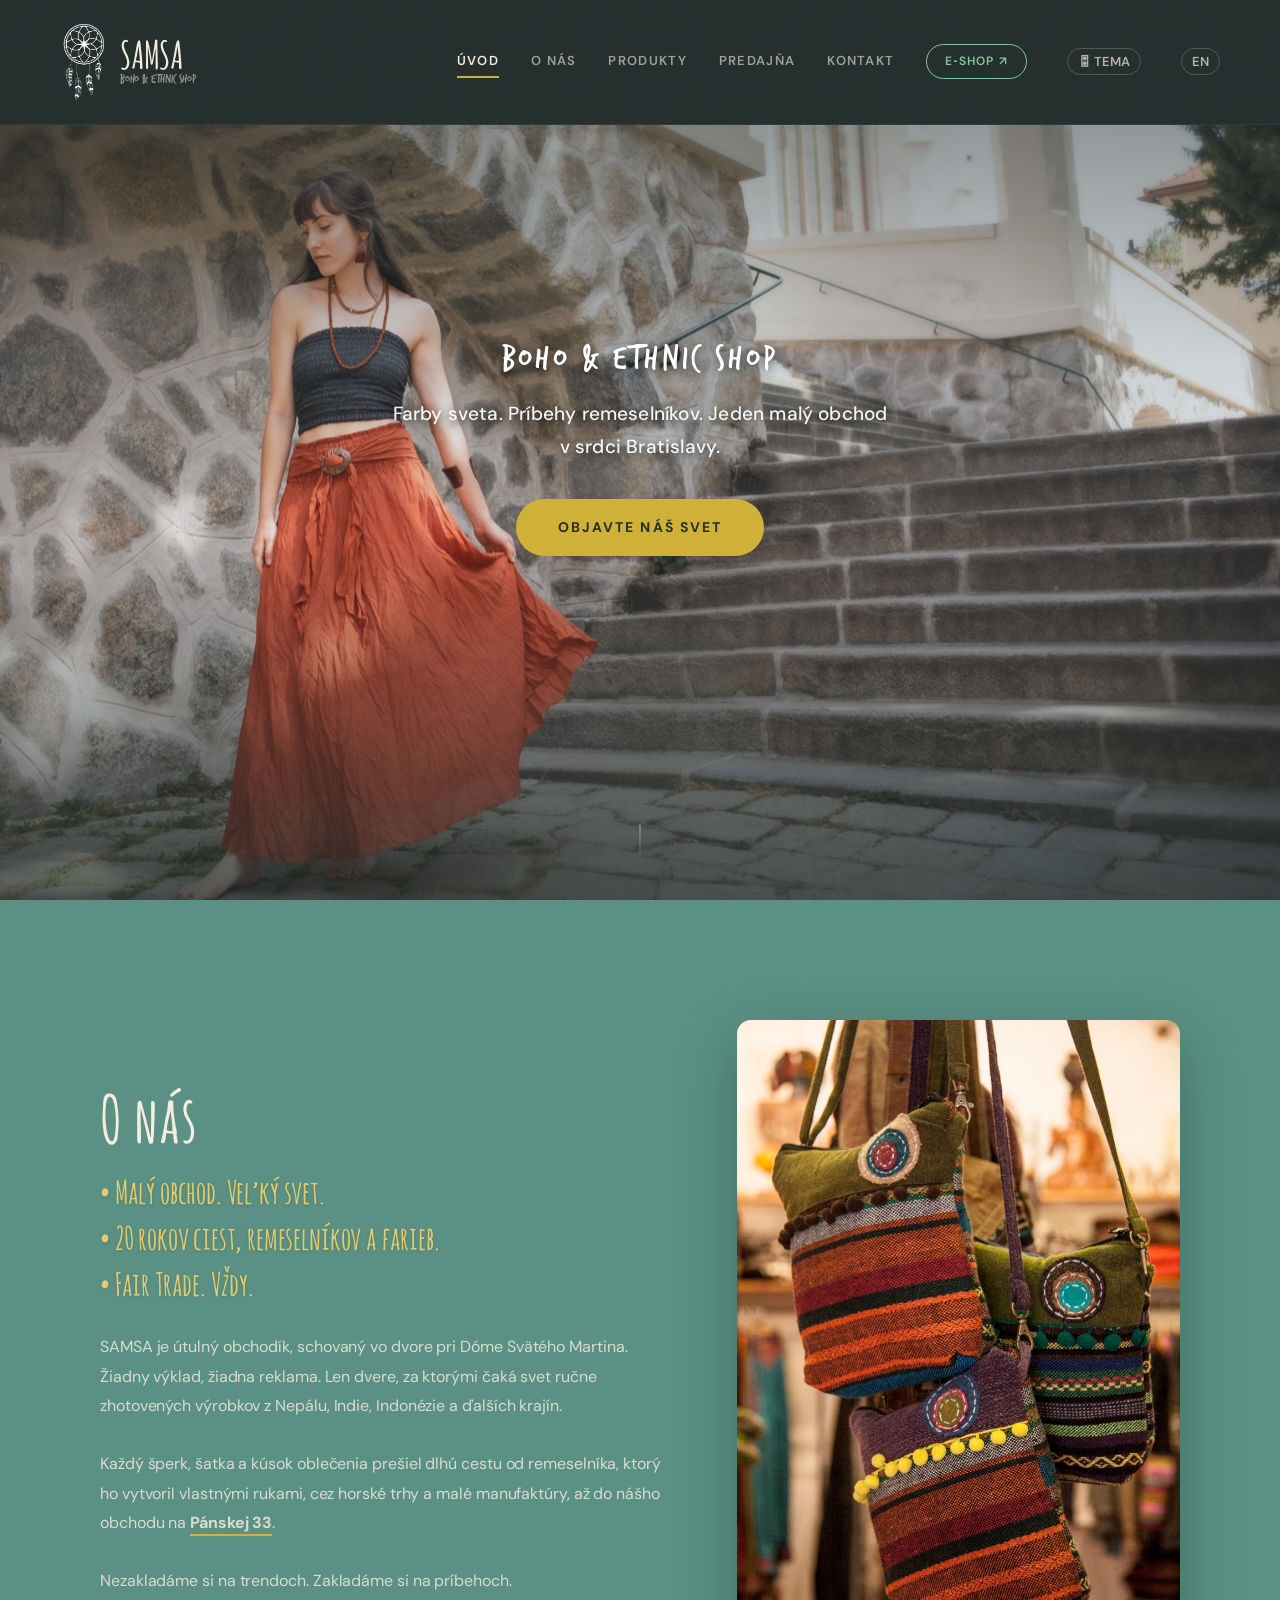
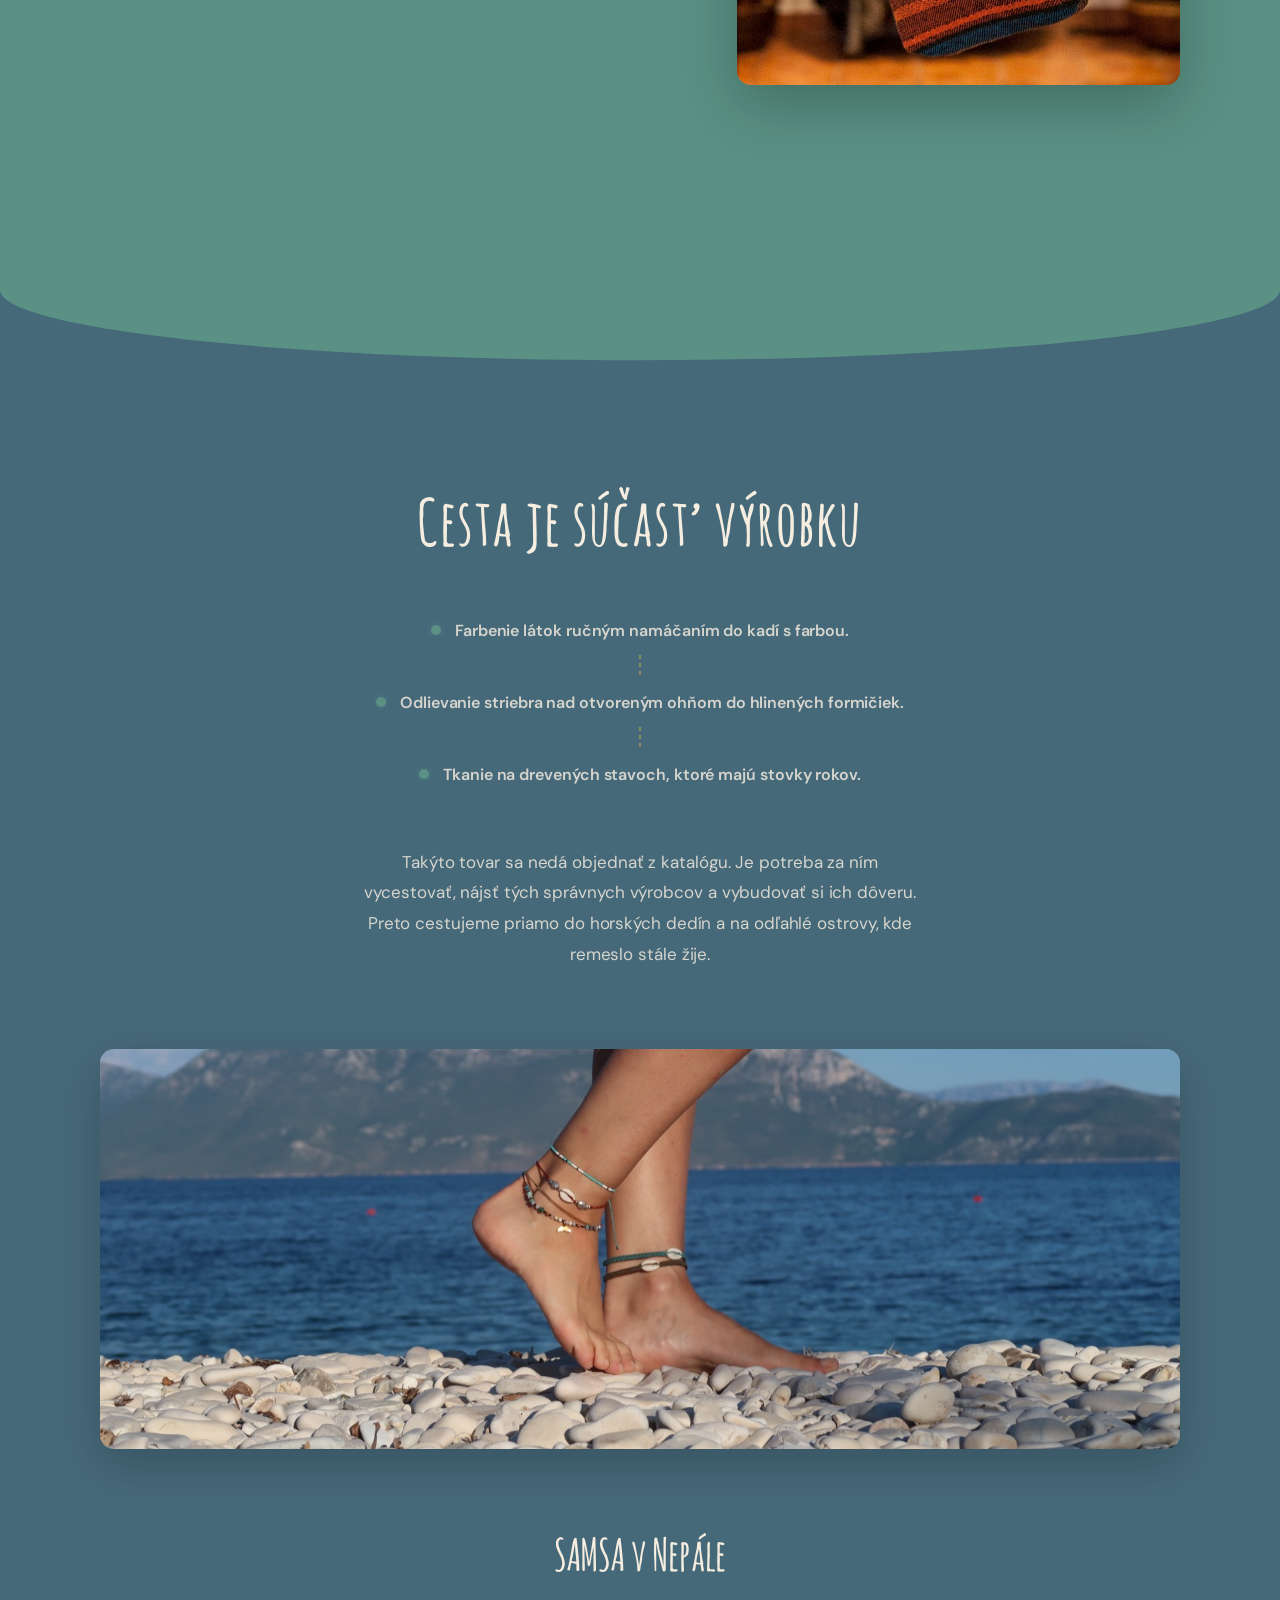
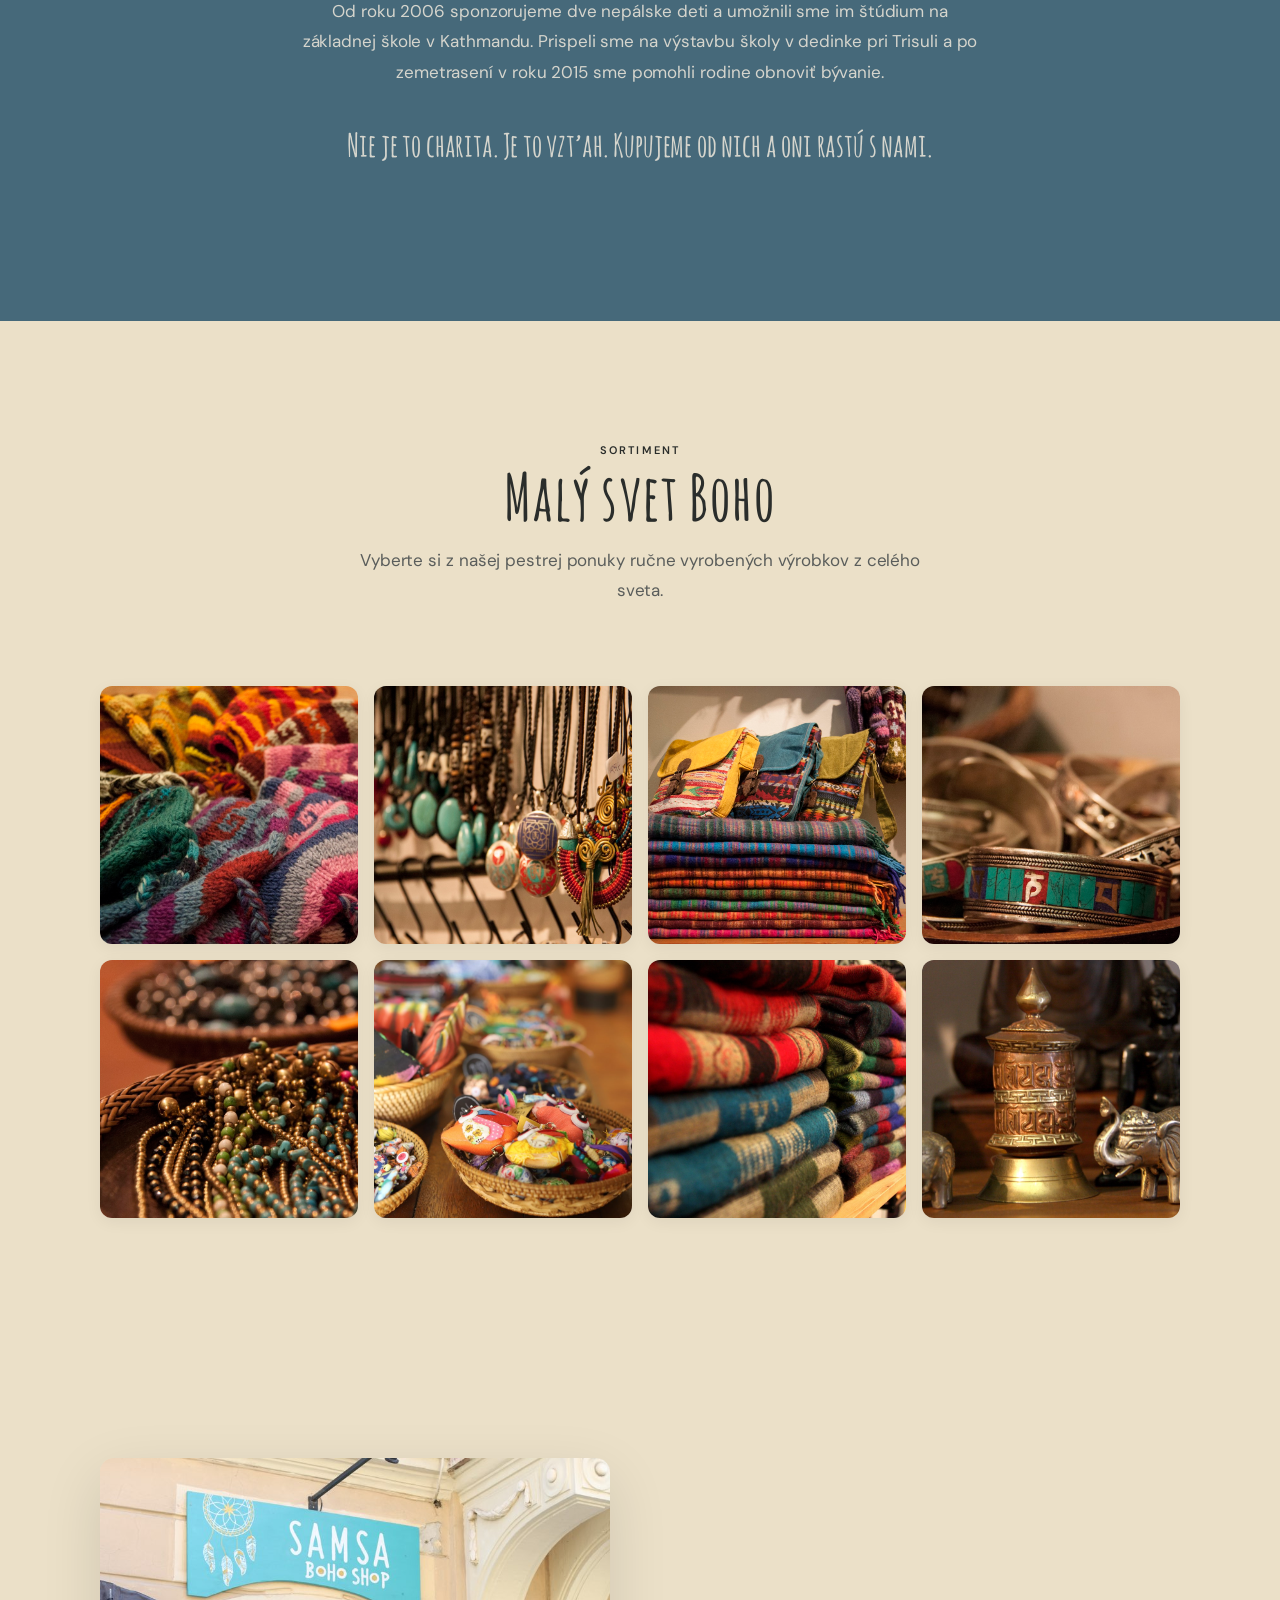
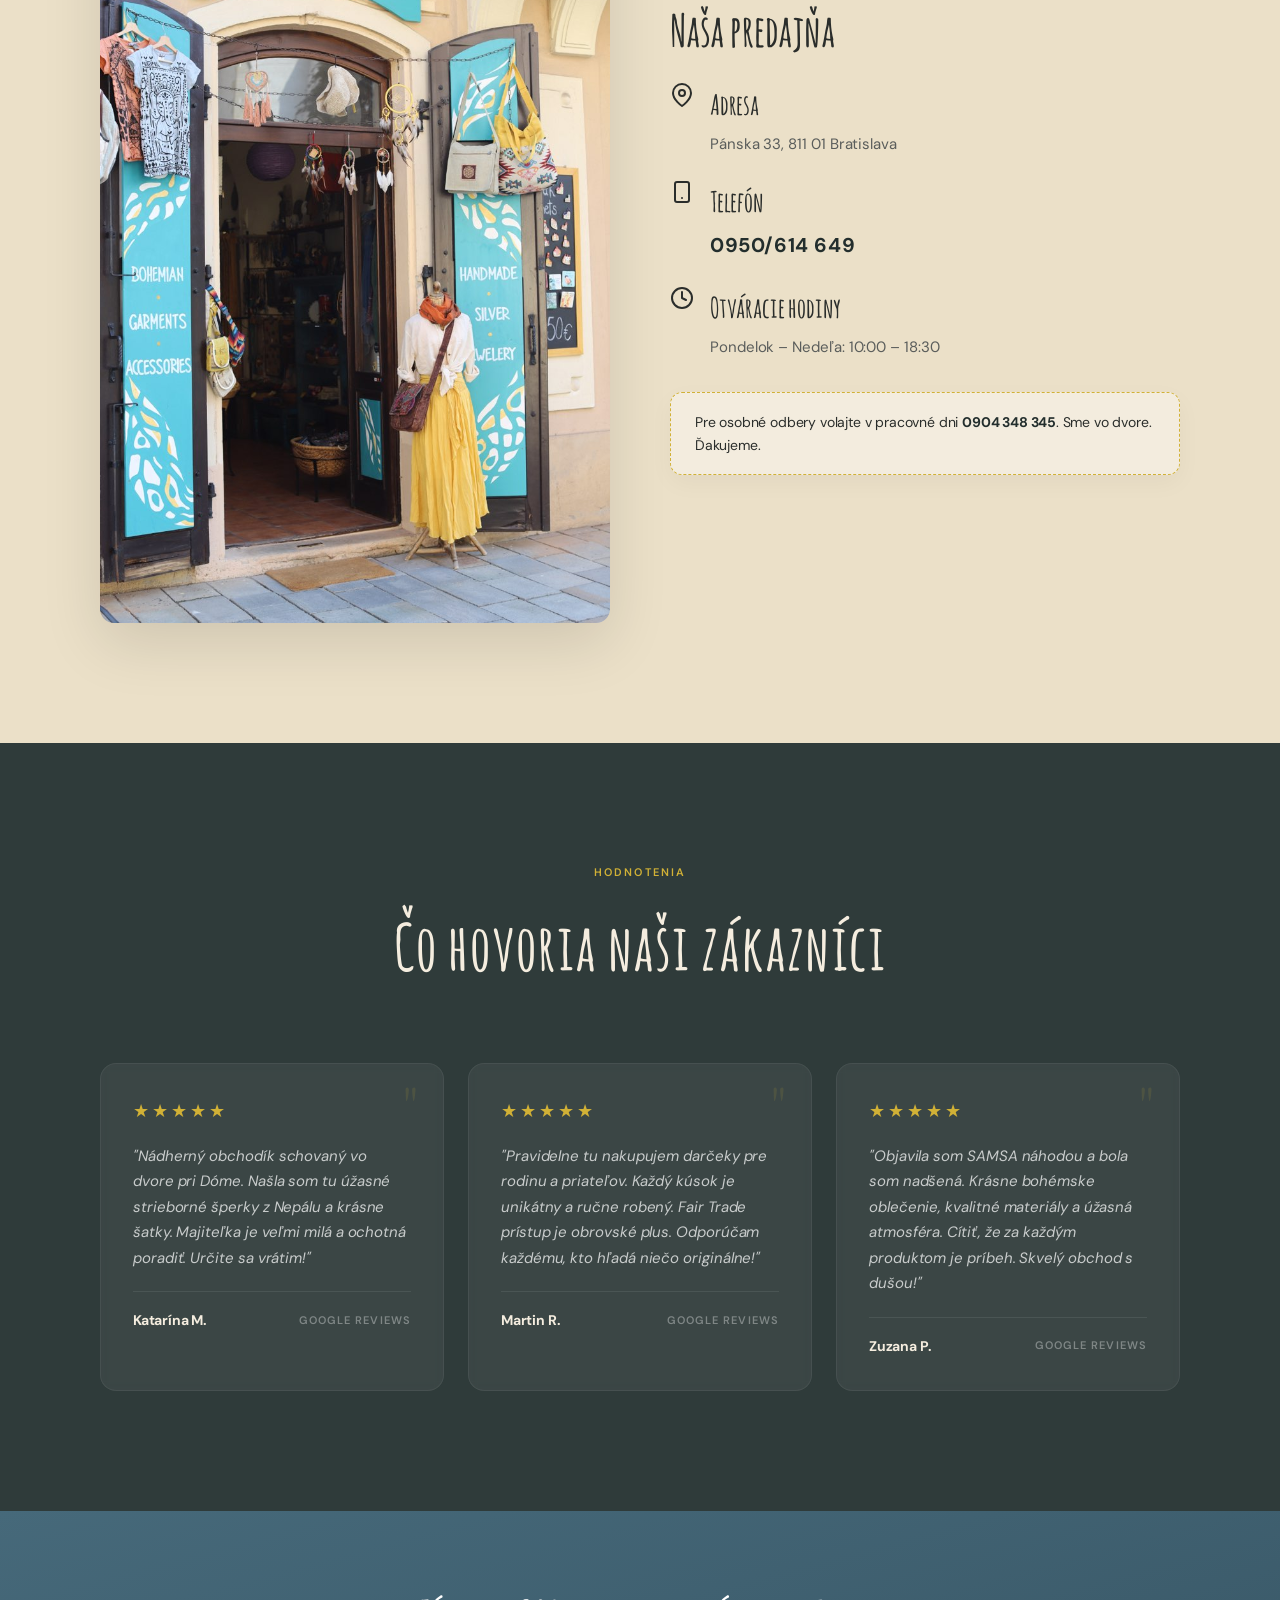
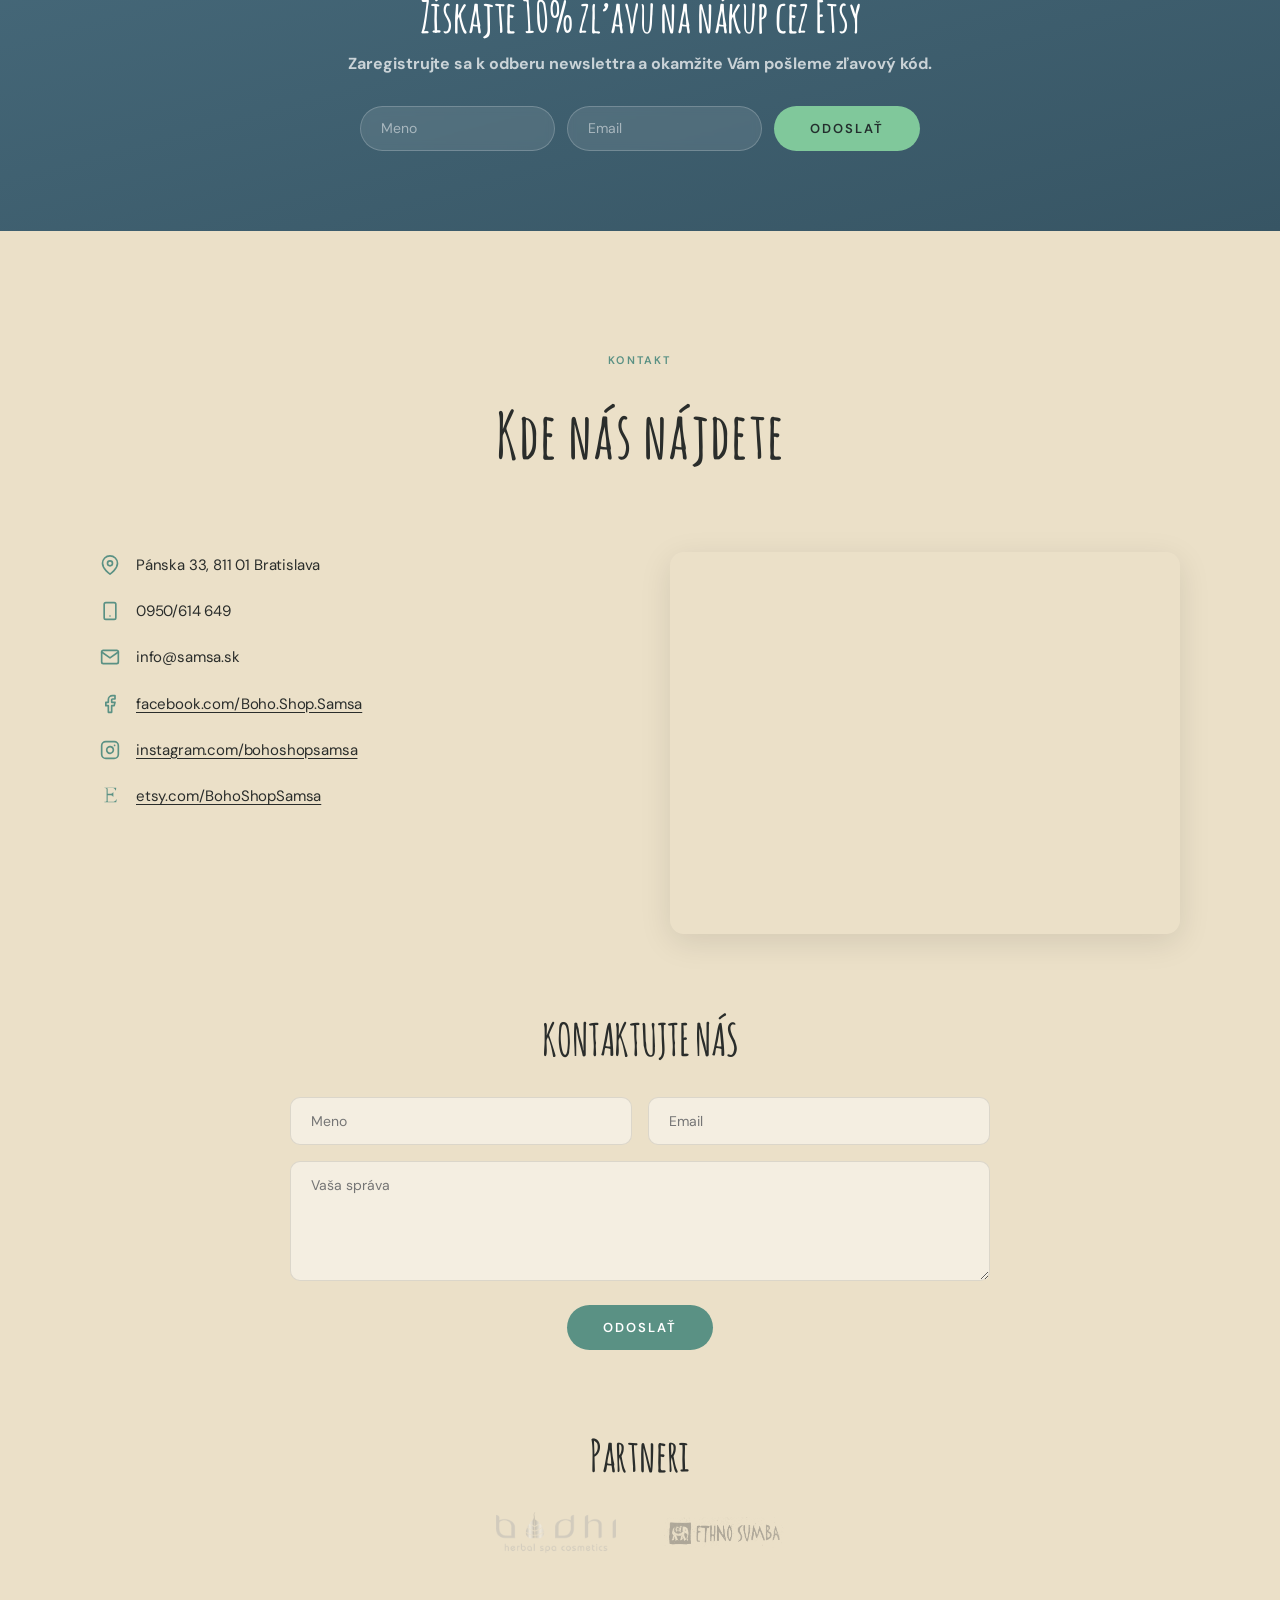
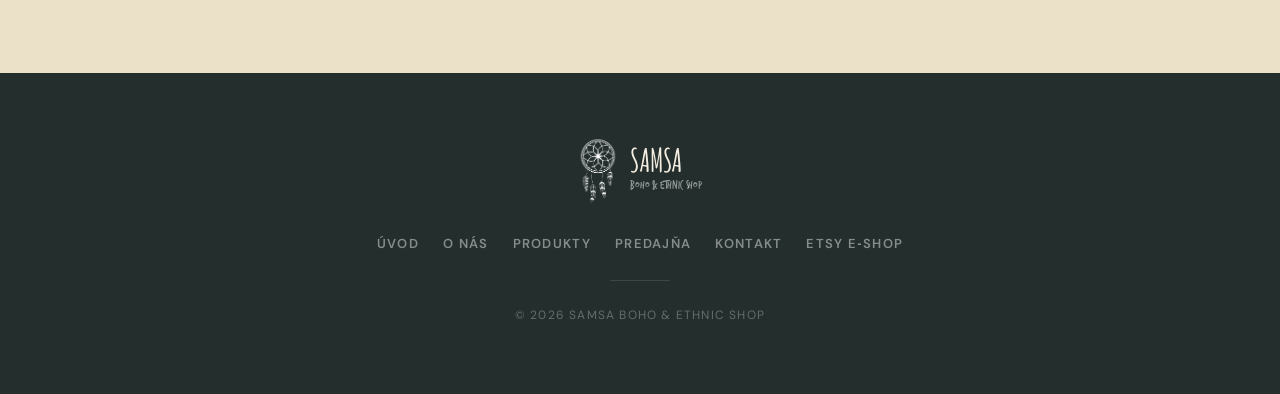
==== commit 92f9e6b9: "Implement Hero smooth anims, Etsy redirects, and A/B Theme Toggle" ====
--- a/index.html
+++ b/index.html
@@ -46,6 +46,7 @@
       <a href="#store" data-i18n="nav.store">Predajňa</a>
       <a href="#contact" data-i18n="nav.contact">Kontakt</a>
       <a href="https://www.etsy.com/de/shop/BohoShopSamsa" target="_blank" rel="noopener" class="nav-etsy">E‑Shop ↗</a>
+      <button class="lang-toggle" id="themeToggle" aria-label="Toggle theme">🎛 TEMA</button>
       <button class="lang-toggle" id="langToggle" aria-label="Switch language">EN</button>
     </div>
 
@@ -65,6 +66,7 @@
     <a href="#store" data-i18n="nav.store">Predajňa</a>
     <a href="#contact" data-i18n="nav.contact">Kontakt</a>
     <a href="https://www.etsy.com/de/shop/BohoShopSamsa" target="_blank" rel="noopener" class="drawer-etsy">E‑Shop na Etsy ↗</a>
+    <button class="lang-toggle drawer-lang" id="themeToggleDrawer" aria-label="Toggle theme">🎛 TEMA</button>
     <button class="lang-toggle drawer-lang" id="langToggleDrawer" aria-label="Switch language">EN</button>
   </div>
 
@@ -80,7 +82,7 @@
     <div class="hero-content">
       <h1 class="subtitle reveal">boho & ethnic shop</h1>
       <p class="reveal">Farby sveta. Príbehy remeselníkov. Jeden malý obchod<br>v srdci Bratislavy.</p>
-      <a href="#products" class="btn reveal">Objavte náš svet</a>
+      <a href="https://www.etsy.com/de/shop/BohoShopSamsa" target="_blank" rel="noopener" class="btn reveal">Objavte náš svet</a>
     </div>
 
     <div class="scroll-indicator">
@@ -321,13 +323,7 @@
         <button type="submit" class="btn" data-i18n="newsletter.submit">Odoslať</button>
       </form>
 
-      <div class="etsy-cta reveal" style="margin-top: 48px;">
-        <p data-i18n="newsletter.etsyPrompt">Alebo zamierte rovno do obchodu:</p>
-        <a href="https://www.etsy.com/de/shop/BohoShopSamsa" target="_blank" rel="noopener" class="btn btn--etsy">
-          <svg width="20" height="20" viewBox="0 0 24 24" fill="currentColor"><path d="M8.56 3.04c0-.36.04-.6.6-.6h5.4c3.6 0 4.08 2.88 4.08 2.88l.48-.04.36-3.24H5.32l-.04.48c0 0 1.8.12 2.16.36.36.24.48.48.48 1.08V17.6c0 .6-.24.84-.48 1.08-.36.24-2.16.36-2.16.36l.04.48h14.16l.6-3.6-.48-.04s-.6 3-4.32 3H10.4c-.96 0-1.2-.12-1.2-.84V11.2h3.84c2.16 0 2.52 1.68 2.52 1.68h.48V7.6h-.48s-.36 1.68-2.52 1.68H9.2V3.04z"/></svg>
-          <span data-i18n="newsletter.etsyButton">Navštívte náš Etsy obchod</span>
-        </a>
-      </div>
+
     </div>
   </section>
 
--- a/css/style.css
+++ b/css/style.css
@@ -71,7 +71,7 @@
   ── */
   --section-about:    var(--old-turquoise);
   --section-journey:  var(--blue-bayou);
-  --section-products: var(--bg-canvas);
+  --section-products: var(--bg-alt);
   --section-store:    var(--bg-light);
   --section-reviews:  var(--charcoal);
   --section-contact:  var(--bg-alt);
@@ -97,6 +97,10 @@
   --card-overlay:  rgba(70, 105, 122, 0.75);
   --divider-fill:  var(--section-journey);
 
+
+  /* ── THEME OVERRIDES (A/B Testing) ── */
+  /* Default is emerald/vintage. The teal theme uses the brand's bright #14AFA5 */
+  
   /* ── Typography ── */
   --font-display: 'AmaticSC', cursive;
   --font-accent: 'TrashHand', cursive;
@@ -129,8 +133,30 @@
   padding: 0;
 }
 
+/* ============================================
+   THEME: TEAL (A/B TESTING)
+   ============================================ */
+[data-theme="teal"] {
+  --old-turquoise: #14AFA5;
+}
+
+[data-theme="teal"] .section--gold {
+  color: var(--text);
+}
+
+[data-theme="teal"] .section--gold h2,
+[data-theme="teal"] .section--gold h3,
+[data-theme="teal"] .section--gold .meta-label {
+  color: var(--text) !important;
+}
+
+[data-theme="teal"] .section--gold p {
+  color: var(--text-dim) !important;
+}
+
 html {
   scroll-behavior: smooth;
+  scroll-padding-top: 80px;
   -webkit-text-size-adjust: 100%;
 }
 
@@ -704,21 +730,18 @@
 
 .hero-slider img.active { opacity: 1; }
 
-.hero-slider img.pan-down {
-  animation: pan-down 8s cubic-bezier(0.45, 0, 0.55, 1) forwards;
-}
-
-.hero-slider img.pan-up {
-  animation: pan-up 8s cubic-bezier(0.45, 0, 0.55, 1) forwards;
-}
-
-@keyframes pan-down {
+.hero-slider img {
+  animation: pan-continuous 24s ease-in-out infinite;
+}
+
+.hero-slider img:nth-child(even) {
+  animation-direction: reverse;
+  animation-duration: 28s;
+}
+
+@keyframes pan-continuous {
   0% { object-position: 50% 20%; }
-  100% { object-position: 50% 38%; }
-}
-
-@keyframes pan-up {
-  0% { object-position: 50% 38%; }
+  50% { object-position: 50% 38%; }
   100% { object-position: 50% 20%; }
 }
 
@@ -1304,26 +1327,36 @@
 }
 
 .store-notice {
-  padding: 16px 20px;
-  border-radius: 10px;
+  padding: 18px 24px;
+  border-radius: 12px;
   font-size: 14px;
-  margin-top: 24px;
+  line-height: 1.6;
+  margin-top: 32px;
+  background: rgba(255, 255, 255, 0.4);
+  border: 1px dashed var(--metallic-gold);
+  color: var(--text);
+  box-shadow: 0 8px 24px rgba(0, 0, 0, 0.04);
+  backdrop-filter: blur(4px);
+}
+
+.store-notice strong {
+  color: var(--dark-forest);
+  font-weight: 700;
 }
 
 /* Phone highlight */
 .phone-highlight {
-  color: var(--metallic-gold) !important;
+  color: var(--dark-forest) !important;
   font-size: 20px;
   font-weight: 700;
   text-decoration: none;
   letter-spacing: 0.03em;
-  transition: color 200ms ease, text-shadow 200ms ease;
+  transition: color 200ms ease;
   opacity: 1 !important;
 }
 
 .phone-highlight:hover {
-  color: var(--gold-light) !important;
-  text-shadow: 0 0 8px rgba(209, 177, 54, 0.3);
+  color: var(--old-turquoise) !important;
   opacity: 1 !important;
 }
 
@@ -1787,11 +1820,17 @@
   .product-card { border-radius: 10px; }
 
   .product-card img {
-    height: 180px;
+    height: 100%;
+  }
+
+  .product-card-overlay {
+    opacity: 1;
+    background: linear-gradient(to top, rgba(0,0,0,0.5) 0%, transparent 60%);
   }
 
   .product-card-overlay span {
-    font-size: clamp(22px, 5vw, 28px);
+    transform: translateY(0);
+    font-size: clamp(20px, 4.5vw, 26px);
   }
 
   /* Store — stack */
@@ -1909,11 +1948,11 @@
 
   /* Products */
   .product-card img {
-    height: 140px;
+    height: 100%;
   }
 
   .product-card-overlay span {
-    font-size: clamp(18px, 5vw, 24px);
+    font-size: clamp(16px, 5vw, 22px);
   }
 
   /* Reviews */
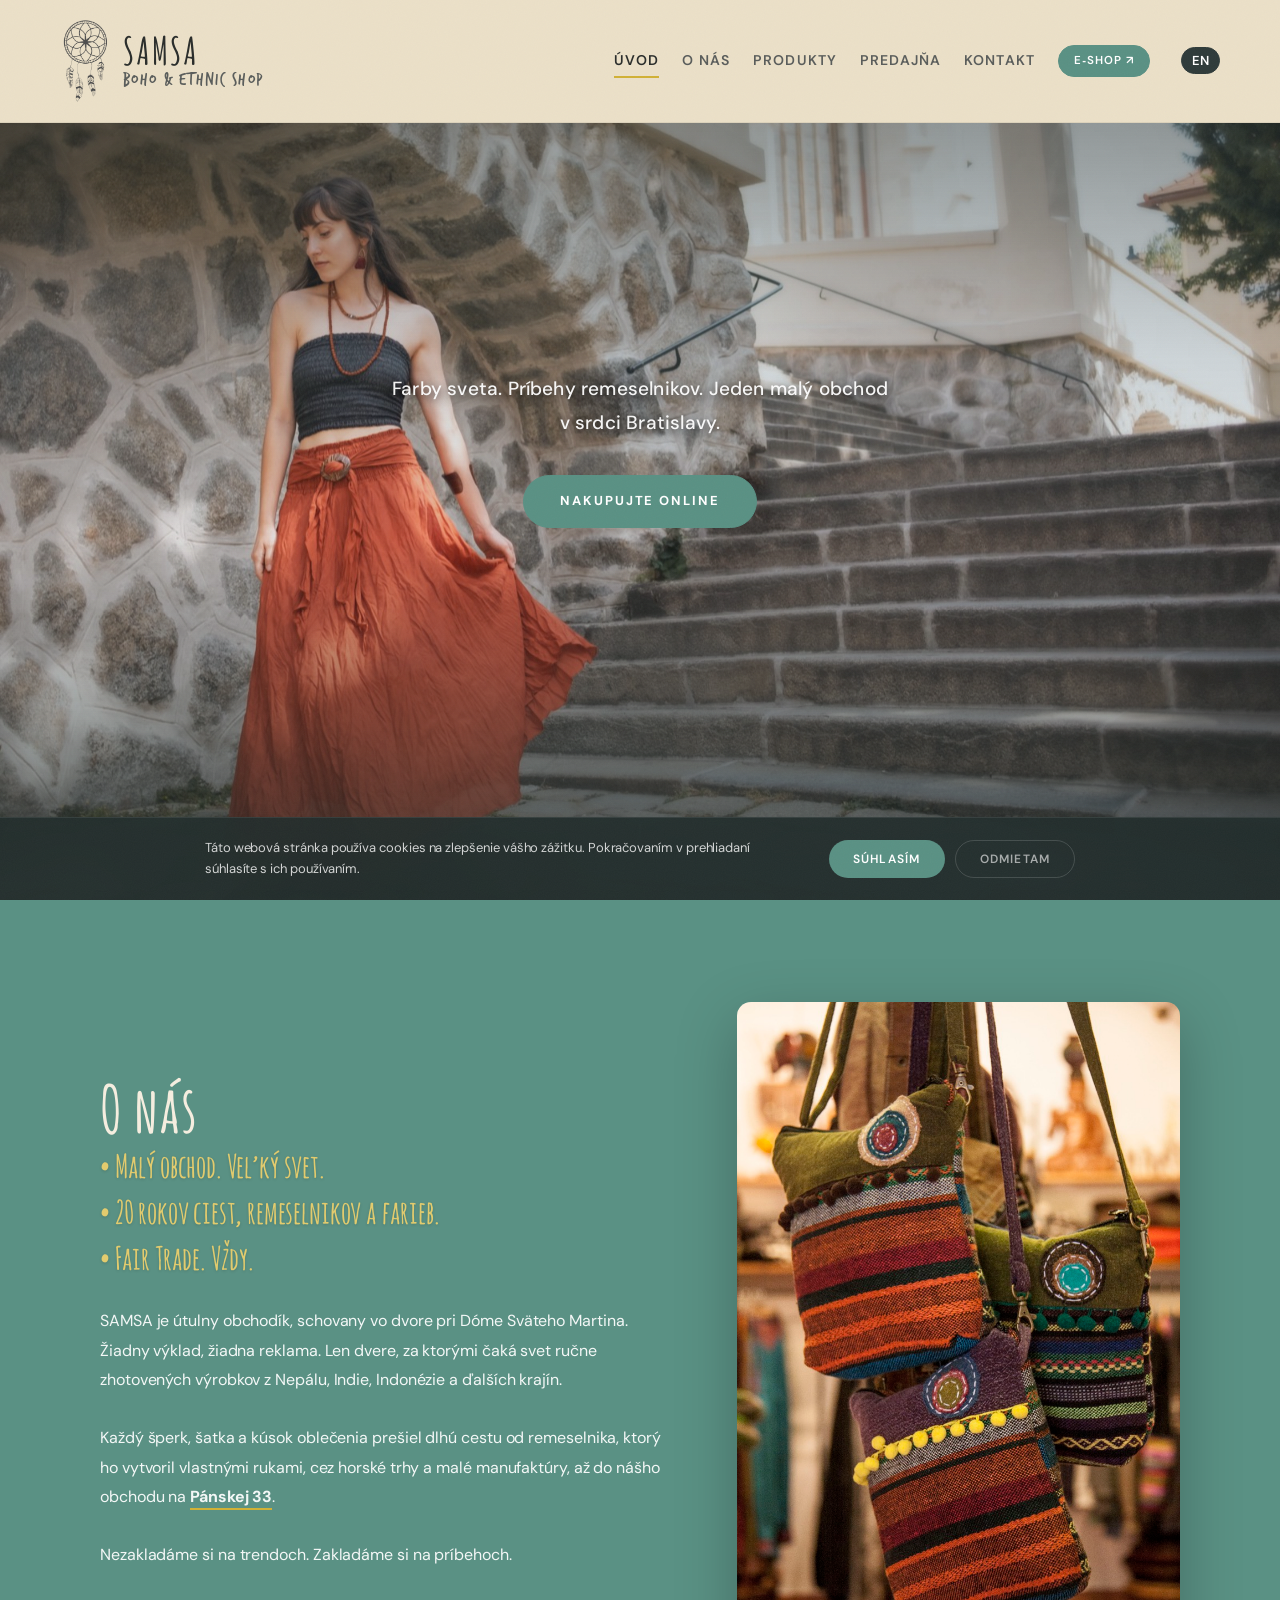
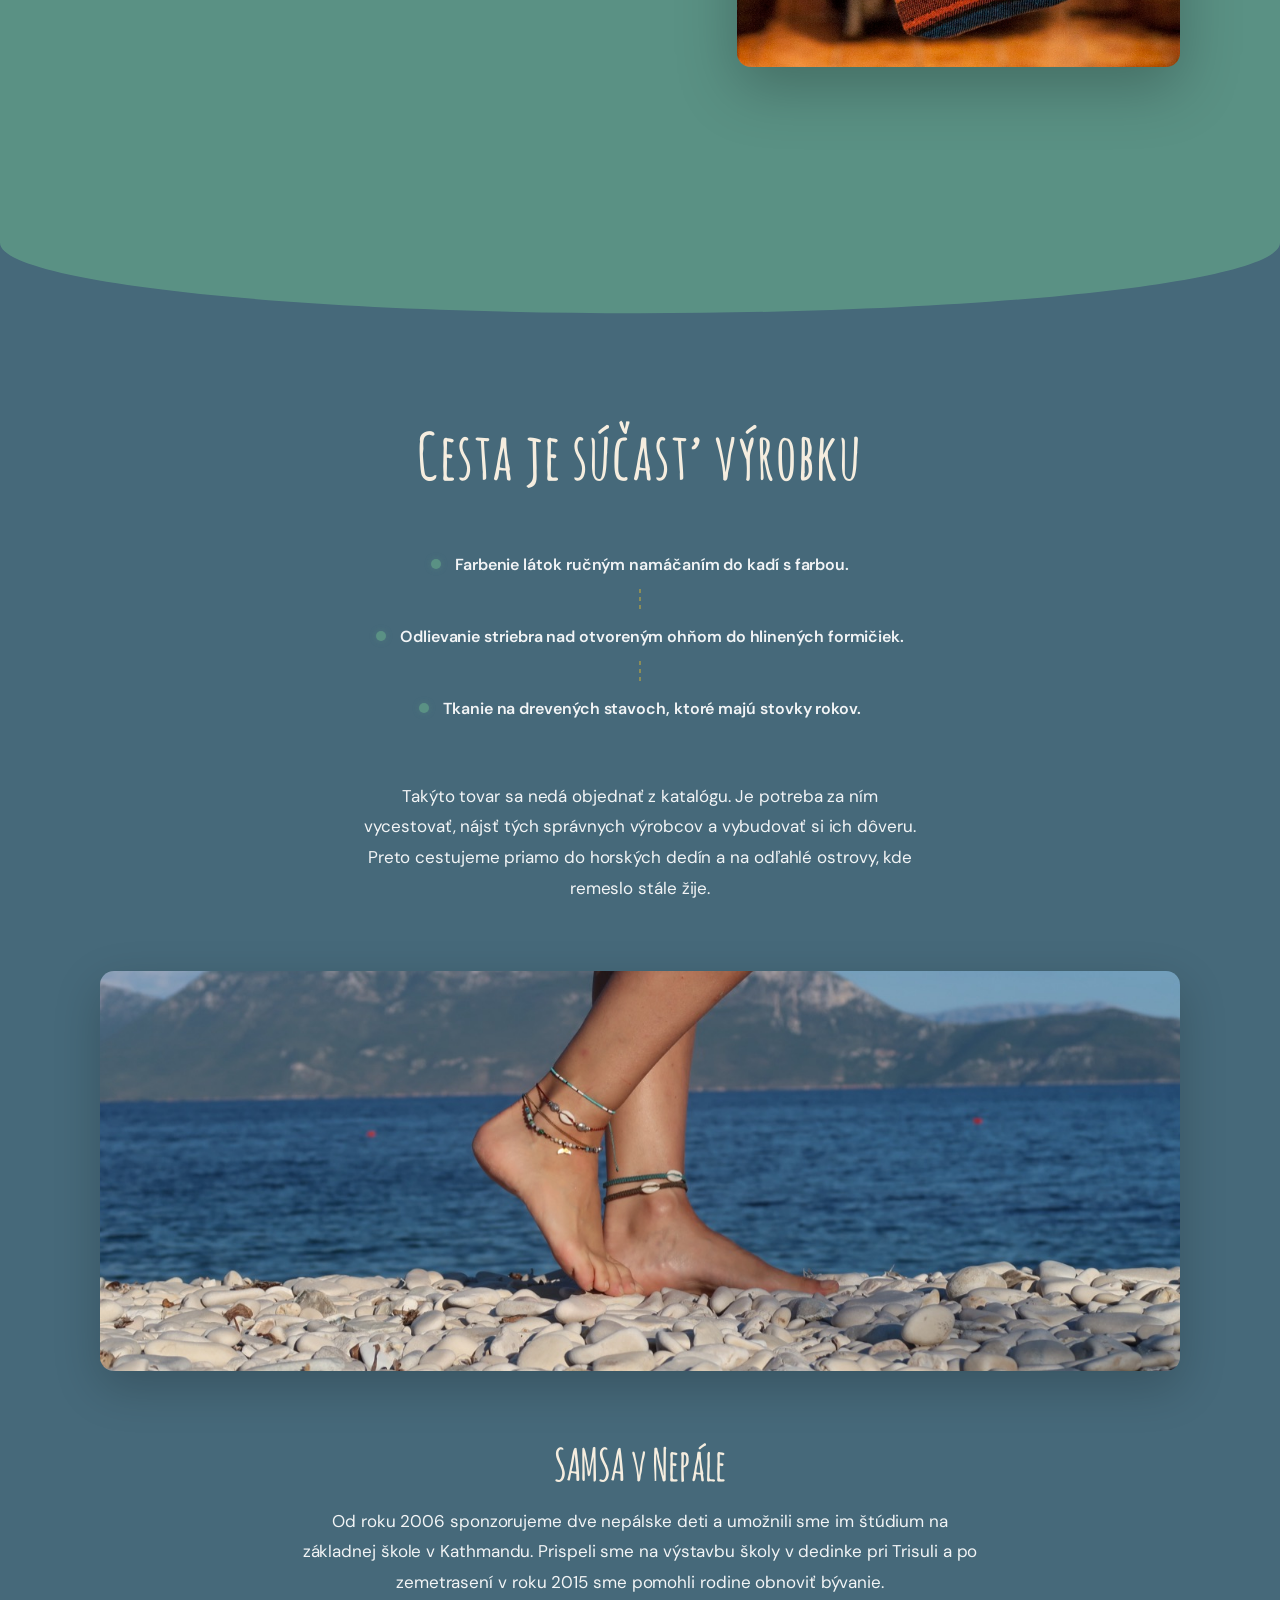
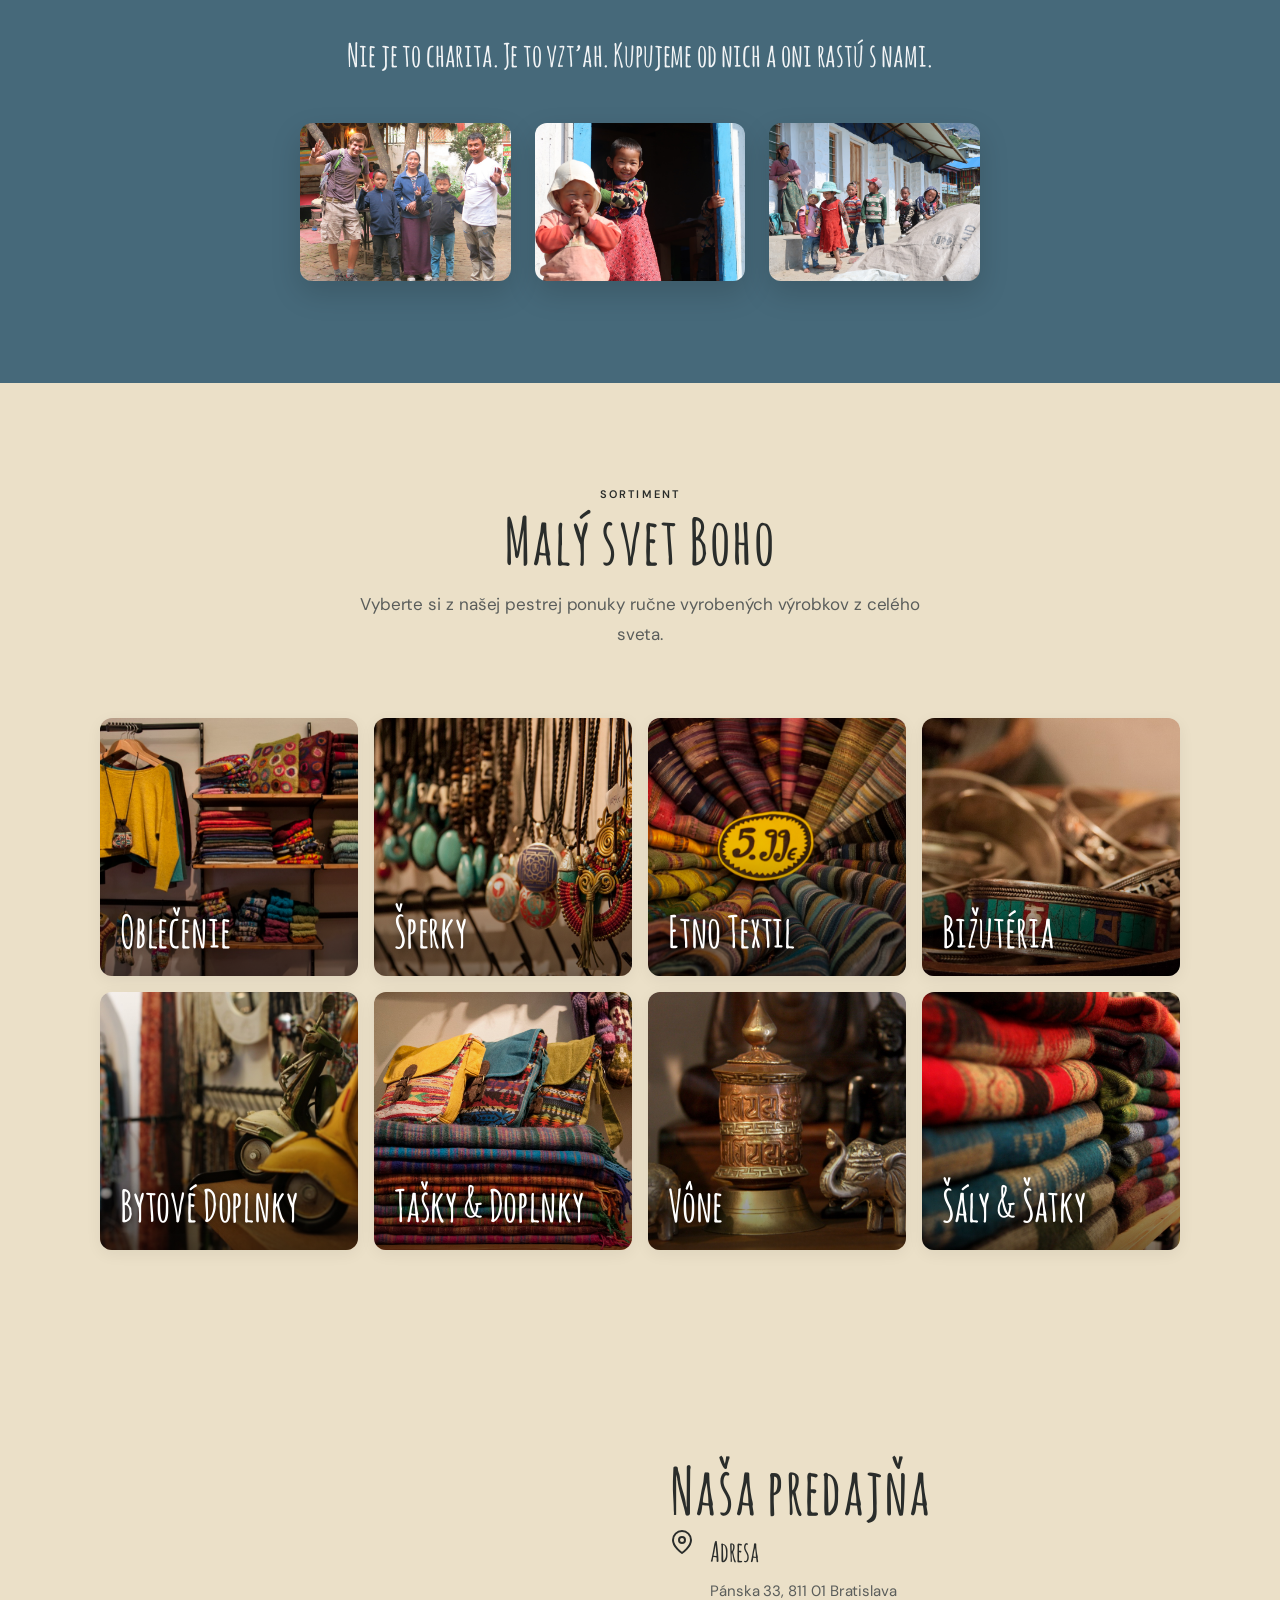
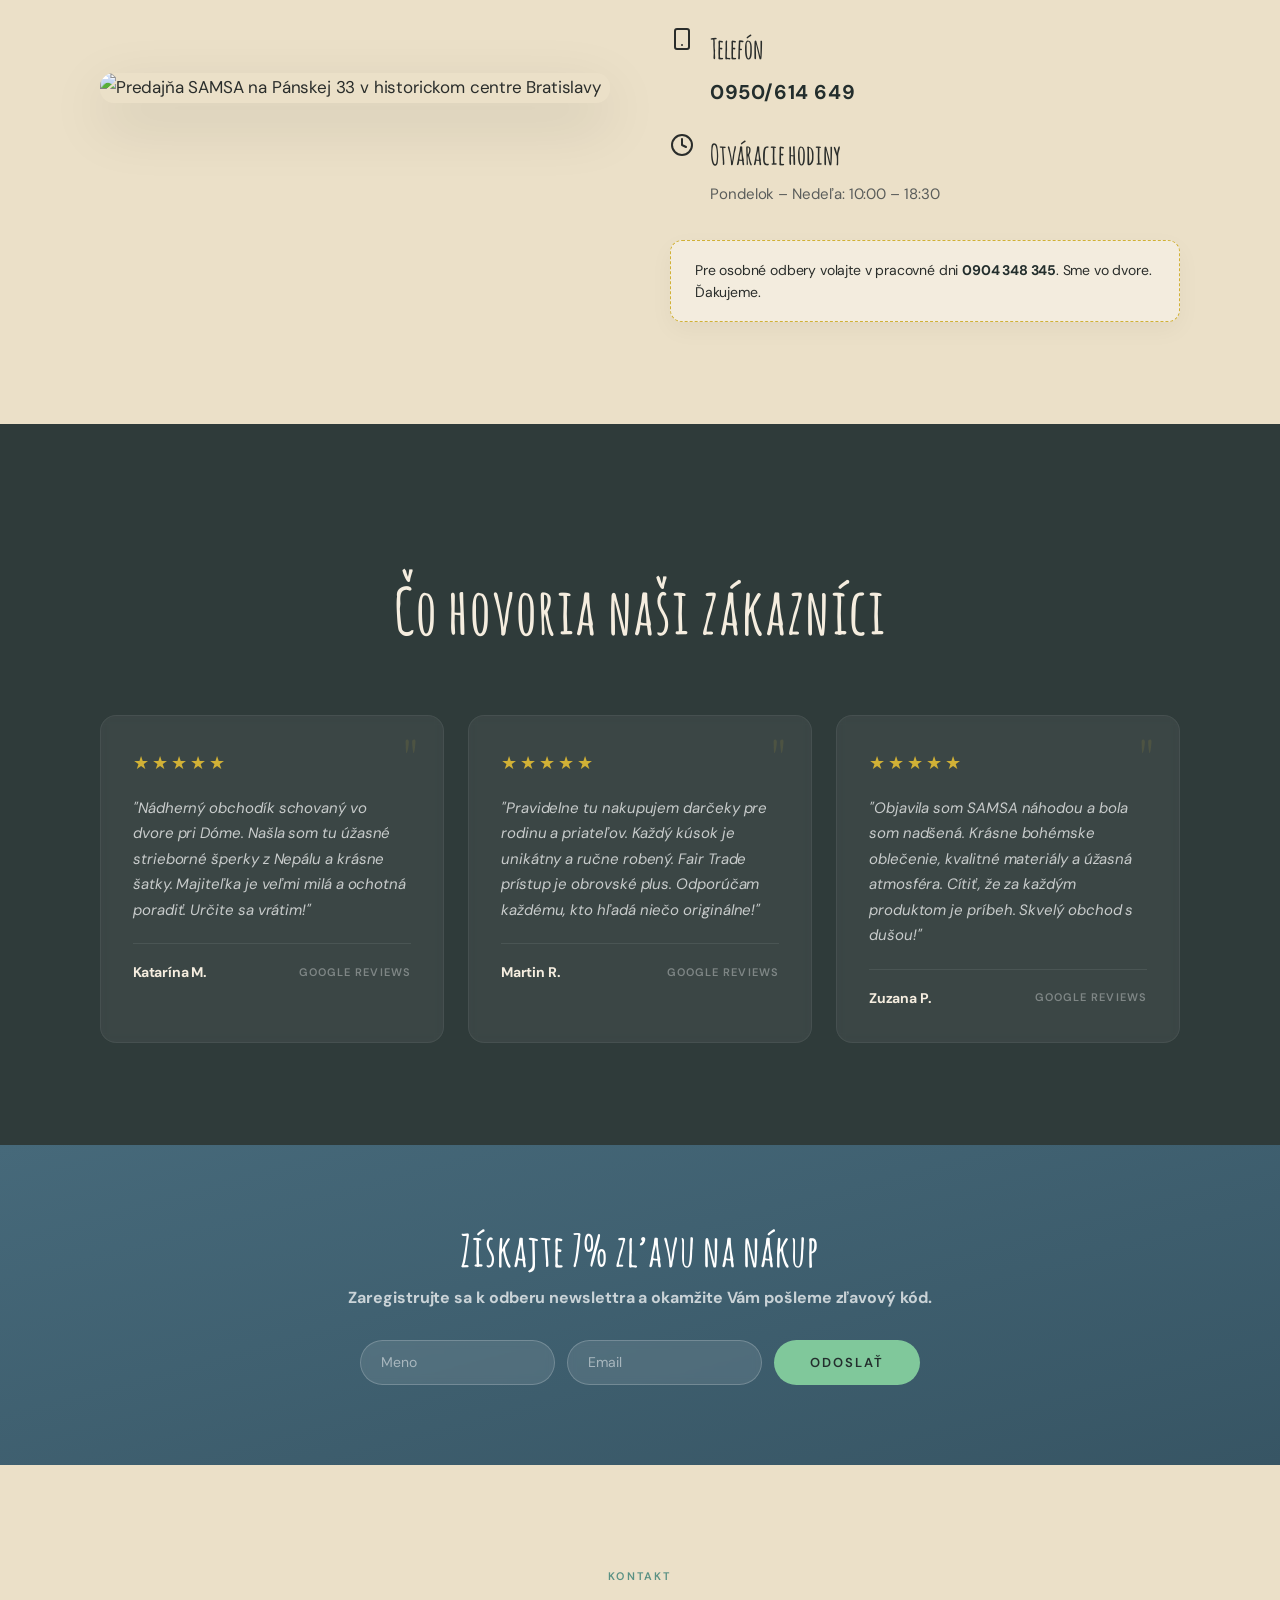
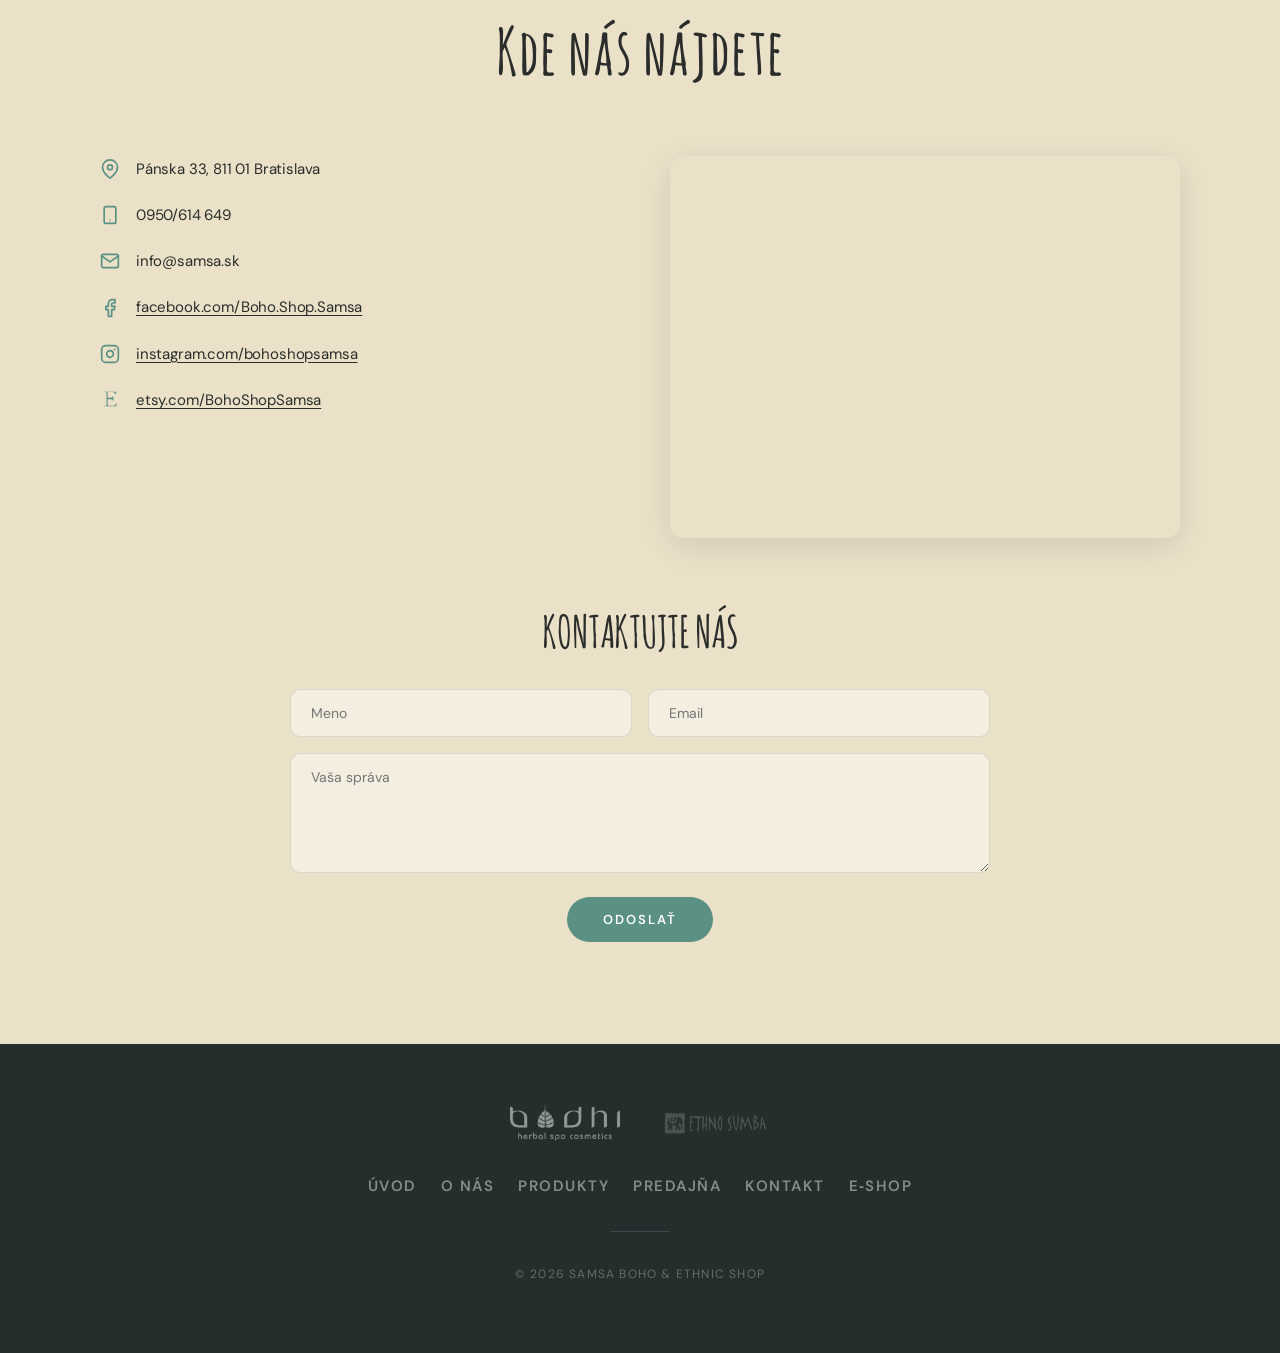
==== commit fa0b9388: "Finalize pristine website setup" ====
--- a/index.html
+++ b/index.html
@@ -1,12 +1,13 @@
 <!DOCTYPE html>
-<html lang="sk" data-theme="emerald">
+<html lang="sk">
 <head>
   <meta charset="UTF-8">
-  <meta name="viewport" content="width=device-width, initial-scale=1.0">
+  <meta name="viewport" content="width=device-width, initial-scale=1.0, viewport-fit=cover">
   <title>SAMSA — Boho & Ethnic Shop</title>
   <link rel="icon" type="image/png" href="samsalogo.png">
-
-  <!-- SEO -->
+  <meta name="theme-color" content="#232E2D">
+  <meta name="apple-mobile-web-app-capable" content="yes">
+  <meta name="apple-mobile-web-app-status-bar-style" content="black-translucent">
   <meta name="description" content="SAMSA — Boho & Ethnic obchod v historickom centre Bratislavy. 20+ ročná tradícia Fair Trade. Ručne robené oblečenie, šperky, bižutéria, etno textil a doplnky z celého sveta. Pánska 33, Bratislava.">
   <meta name="keywords" content="Samsa, Boho, Ethnic, Bohémsky štýl, Oblečenie, Bižutéria, Šperky, Textil, Doplnky, Fair Trade, Bratislava, Etno móda, Ručne robené, Etsy, Pánska ulica, Darčeky">
   <meta name="robots" content="index, follow">
@@ -14,22 +15,35 @@
   <meta property="og:title" content="SAMSA — Boho & Ethnic Shop | Bratislava">
   <meta property="og:description" content="Malý svet Boho & Ethnic v srdci Bratislavy. 20+ rokov Fair Trade tradície — oblečenie, šperky, textil a doplnky z celého sveta.">
   <meta property="og:type" content="website">
+  <meta property="og:url" content="https://www.samsa.sk/">
+  <meta property="og:image" content="https://www.samsa.sk/images/web/naweb-hero-1.jpg">
+  <meta property="og:locale" content="sk_SK">
   <link rel="canonical" href="https://www.samsa.sk/">
-
-  <!-- Fonts -->
+  <script type="application/ld+json">
+  {
+    "@context": "https://schema.org",
+    "@type": "Store",
+    "name": "SAMSA — Boho & Ethnic Shop",
+    "description": "Boho & Ethnic obchod v historickom centre Bratislavy. 20+ ročná tradícia Fair Trade.",
+    "url": "https://www.samsa.sk",
+    "telephone": "+421950614649",
+    "email": "info@samsa.sk",
+    "address": {"@type": "PostalAddress", "streetAddress": "Pánska 33", "addressLocality": "Bratislava", "postalCode": "811 01", "addressCountry": "SK"},
+    "geo": {"@type": "GeoCoordinates", "latitude": 48.14159, "longitude": 17.10369},
+    "openingHoursSpecification": {"@type": "OpeningHoursSpecification", "dayOfWeek": ["Monday","Tuesday","Wednesday","Thursday","Friday","Saturday","Sunday"], "opens": "10:00", "closes": "18:30"},
+    "image": "https://www.samsa.sk/images/web/naweb-hero-1.jpg",
+    "priceRange": "€€",
+    "sameAs": ["https://www.facebook.com/Boho.Shop.Samsa", "https://www.instagram.com/bohoshopsamsa", "https://www.etsy.com/de/shop/BohoShopSamsa"]
+  }
+  </script>
   <link rel="preconnect" href="https://fonts.googleapis.com">
   <link rel="preconnect" href="https://fonts.gstatic.com" crossorigin>
   <link href="https://fonts.googleapis.com/css2?family=DM+Sans:ital,opsz,wght@0,9..40,300;0,9..40,400;0,9..40,500;0,9..40,600;0,9..40,700;1,9..40,400&display=swap" rel="stylesheet">
-
-  <!-- CSS -->
   <link rel="stylesheet" href="css/style.css">
-
 </head>
 <body>
 
-  <!-- ═══════════════════════════════════════
-       NAVBAR
-       ═══════════════════════════════════════ -->
+  <!-- NAVBAR -->
   <nav class="navbar" id="navbar">
     <a href="#hero" class="navbar-brand">
       <img src="images/logo-samsa.png" alt="SAMSA Logo" width="48" height="48">
@@ -38,7 +52,6 @@
         <span class="brand-sub">boho & ethnic shop</span>
       </div>
     </a>
-
     <div class="navbar-links" id="navLinks">
       <a href="#hero" data-i18n="nav.home">Úvod</a>
       <a href="#about" data-i18n="nav.about">O nás</a>
@@ -46,14 +59,10 @@
       <a href="#store" data-i18n="nav.store">Predajňa</a>
       <a href="#contact" data-i18n="nav.contact">Kontakt</a>
       <a href="https://www.etsy.com/de/shop/BohoShopSamsa" target="_blank" rel="noopener" class="nav-etsy">E‑Shop ↗</a>
-      <button class="lang-toggle" id="themeToggle" aria-label="Toggle theme">🎛 TEMA</button>
       <button class="lang-toggle" id="langToggle" aria-label="Switch language">EN</button>
     </div>
-
     <button class="hamburger" id="hamburger" aria-label="Menu">
-      <span></span>
-      <span></span>
-      <span></span>
+      <span></span><span></span><span></span>
     </button>
   </nav>
 
@@ -65,35 +74,28 @@
     <a href="#products" data-i18n="nav.products">Produkty</a>
     <a href="#store" data-i18n="nav.store">Predajňa</a>
     <a href="#contact" data-i18n="nav.contact">Kontakt</a>
-    <a href="https://www.etsy.com/de/shop/BohoShopSamsa" target="_blank" rel="noopener" class="drawer-etsy">E‑Shop na Etsy ↗</a>
-    <button class="lang-toggle drawer-lang" id="themeToggleDrawer" aria-label="Toggle theme">🎛 TEMA</button>
-    <button class="lang-toggle drawer-lang" id="langToggleDrawer" aria-label="Switch language">EN</button>
+    <div class="drawer-actions">
+      <a href="https://www.etsy.com/de/shop/BohoShopSamsa" target="_blank" rel="noopener" class="drawer-etsy">E‑Shop</a>
+      <button class="lang-toggle drawer-lang" id="langToggleDrawer" aria-label="Switch language">EN</button>
+    </div>
   </div>
 
-  <!-- ═══════════════════════════════════════
-       HERO
-       ═══════════════════════════════════════ -->
+  <!-- HERO -->
   <section class="hero" id="hero">
     <div class="hero-slider" id="heroSlider">
-      <img src="images/web/naweb-hero-1.jpg" alt="Boho oblečenie a etno doplnky v SAMSA obchode" class="active">
-      <img src="images/web/naweb-hero-2.jpg" alt="Ručne robené etno šperky a bižutéria SAMSA">
+      <!-- Images loaded dynamically from hero-slider/ folder -->
     </div>
     <div class="hero-overlay"></div>
     <div class="hero-content">
-      <h1 class="subtitle reveal">boho & ethnic shop</h1>
-      <p class="reveal">Farby sveta. Príbehy remeselníkov. Jeden malý obchod<br>v srdci Bratislavy.</p>
-      <a href="https://www.etsy.com/de/shop/BohoShopSamsa" target="_blank" rel="noopener" class="btn reveal">Objavte náš svet</a>
-    </div>
-
+      <p class="hero-tagline reveal" data-i18n-html="hero.tagline">Farby sveta. Príbehy remeselnikov. Jeden malý obchod<br>v srdci Bratislavy.</p>
+      <a href="https://www.etsy.com/de/shop/BohoShopSamsa" target="_blank" rel="noopener" class="btn reveal" data-i18n="hero.cta">Nakupujte online</a>
+    </div>
     <div class="scroll-indicator">
       <div class="scroll-indicator__line"></div>
     </div>
   </section>
 
-
-  <!-- ═══════════════════════════════════════
-       ABOUT
-       ═══════════════════════════════════════ -->
+  <!-- ABOUT -->
   <section class="about section section--gold" id="about">
     <div class="shape-divider shape-divider--bottom shape-divider--gold-to-yellow">
       <svg data-name="Layer 1" xmlns="http://www.w3.org/2000/svg" viewBox="0 0 1200 120" preserveAspectRatio="none">
@@ -101,22 +103,15 @@
       </svg>
     </div>
     <div class="container">
-      <!-- Row 1: Text + Store image -->
       <div class="about-row reveal">
         <div class="about-text">
-          <h2 data-i18n="nav.about">O nás</h2>
-          <p class="bullet">• Malý obchod. Veľký svet.</p>
-          <p class="bullet">• 20 rokov ciest, remeselníkov a farieb.</p>
-          <p class="bullet">• Fair Trade. Vždy.</p>
-          <p>
-            SAMSA je útulný obchodík, schovaný vo dvore pri Dóme Svätého Martina. Žiadny výklad, žiadna reklama. Len dvere, za ktorými čaká svet ručne zhotovených výrobkov z Nepálu, Indie, Indonézie a ďalších krajín.
-          </p>
-          <p>
-            Každý šperk, šatka a kúsok oblečenia prešiel dlhú cestu od remeselníka, ktorý ho vytvoril vlastnými rukami, cez horské trhy a malé manufaktúry, až do nášho obchodu na <a href="#contact" class="inline-link">Pánskej&nbsp;33</a>.
-          </p>
-          <p>
-            Nezakladáme si na trendoch. Zakladáme si na príbehoch.
-          </p>
+          <h1 data-i18n="nav.about">O nás</h1>
+          <p class="bullet" data-i18n="about.b1">• Malý obchod. Veľký svet.</p>
+          <p class="bullet" data-i18n="about.b2">• 20 rokov ciest, remeselnikov a farieb.</p>
+          <p class="bullet" data-i18n="about.b3">• Fair Trade. Vždy.</p>
+          <p data-i18n-html="about.p1">SAMSA je útulny obchodík, schovany vo dvore pri Dóme Sväteho Martina. Žiadny výklad, žiadna reklama. Len dvere, za ktorými čaká svet ručne zhotovených výrobkov z Nepálu, Indie, Indonézie a ďalších krajín.</p>
+          <p data-i18n-html="about.p2">Každý šperk, šatka a kúsok oblečenia prešiel dlhú cestu od remeselnika, ktorý ho vytvoril vlastnými rukami, cez horské trhy a malé manufaktúry, až do nášho obchodu na <a href="#contact" class="inline-link">Pánskej&nbsp;33</a>.</p>
+          <p data-i18n="about.p3">Nezakladáme si na trendoch. Zakladáme si na príbehoch.</p>
         </div>
         <div class="about-image">
           <img src="images/web/naweb-store-interior.jpg" alt="Interiér obchodu SAMSA — boho a etno produkty">
@@ -125,260 +120,149 @@
     </div>
   </section>
 
-  <!-- ═══════════════════════════════════════
-       JOURNEY
-       ═══════════════════════════════════════ -->
+  <!-- JOURNEY -->
   <section class="journey section section--yellow-light" id="journey">
     <div class="container">
-      <!-- Row 2: Fair Trade — centered layout -->
       <div class="about-centered reveal">
-        <h2>Cesta je súčasť výrobku</h2>
-
+        <h2 data-i18n="journey.title">Cesta je súčasť výrobku</h2>
         <div class="journey-steps">
           <div class="journey-step reveal">
             <span class="step-dot"></span>
-            <p>Farbenie látok ručným namáčaním do kadí s farbou.</p>
+            <p data-i18n="journey.s1">Farbenie látok ručným namáčaním do kadí s farbou.</p>
           </div>
           <div class="step-connector"></div>
           <div class="journey-step reveal">
             <span class="step-dot"></span>
-            <p>Odlievanie striebra nad otvoreným ohňom do hlinených formičiek.</p>
+            <p data-i18n="journey.s2">Odlievanie striebra nad otvoreným ohňom do hlinených formičiek.</p>
           </div>
           <div class="step-connector"></div>
           <div class="journey-step reveal">
             <span class="step-dot"></span>
-            <p>Tkanie na drevených stavoch, ktoré majú stovky rokov.</p>
-          </div>
-        </div>
-
-        <p class="journey-closing reveal">
-          Takýto tovar sa nedá objednať z katalógu. Je potreba za ním vycestovať, nájsť tých správnych výrobcov a vybudovať si ich dôveru.<br>Preto cestujeme priamo do horských dedín a na odľahlé ostrovy, kde remeslo stále žije.
-        </p>
-      </div>
-
-      <!-- Full-width image -->
+            <p data-i18n="journey.s3">Tkanie na drevených stavoch, ktoré majú stovky rokov.</p>
+          </div>
+        </div>
+        <p class="journey-closing reveal" data-i18n-html="journey.closing">Takýto tovar sa nedá objednať z katalógu. Je potreba za ním vycestovať, nájsť tých správnych výrobcov a vybudovať si ich dôveru.<br>Preto cestujeme priamo do horských dedín a na odľahlé ostrovy, kde remeslo stále žije.</p>
+      </div>
+
       <div class="about-fullwidth-image reveal">
         <img src="images/web/naweb-nepal-crafts.jpg" alt="Ručne robené nepálske výrobky a textílie — Fair Trade remeslá" loading="lazy">
       </div>
 
-      <!-- Sponsoring — centered -->
       <div class="about-centered reveal" style="margin-bottom:0;">
-        <h3>SAMSA v Nepále</h3>
-        <p>
-          Od roku 2006 sponzorujeme dve nepálske deti a umožnili sme im štúdium na základnej škole v Kathmandu. Prispeli sme na výstavbu školy v dedinke pri Trisuli a po zemetrasení v roku 2015 sme pomohli rodine obnoviť bývanie.
-        </p>
-        <p class="about-closing">
-          Nie je to charita. Je to vzťah. Kupujeme od nich a oni rastú s nami.
-        </p>
-      </div>
-    </div>
-  </section>
-
-  <!-- ═══════════════════════════════════════
-       PRODUCTS
-       ═══════════════════════════════════════ -->
+        <h3 data-i18n="journey.sponsorTitle">SAMSA v Nepále</h3>
+        <p data-i18n="journey.sponsorText">Od roku 2006 sponzorujeme dve nepálske deti a umožnili sme im štúdium na základnej škole v Kathmandu. Prispeli sme na výstavbu školy v dedinke pri Trisuli a po zemetrasení v roku 2015 sme pomohli rodine obnoviť bývanie.</p>
+        <p class="about-closing" data-i18n="journey.sponsorClosing">Nie je to charita. Je to vzťah. Kupujeme od nich a oni rastú s nami.</p>
+        <div class="sponsor-images reveal">
+          <div class="sponsor-image-wrapper">
+            <img src="images/web/naweb-nepal-kids-2.jpg" alt="Pomoc po zemetrasení v Nepále a škola pri Trisuli" loading="lazy">
+          </div>
+          <div class="sponsor-image-wrapper">
+            <img src="images/web/naweb-nepal-kids-3.jpg" alt="SAMSA sponzoring v Nepále" loading="lazy">
+          </div>
+          <div class="sponsor-image-wrapper">
+            <img src="images/web/naweb-nepal-kids-1.jpg" alt="Sponzorovanie štúdia pre nepálske deti" loading="lazy">
+          </div>
+        </div>
+      </div>
+    </div>
+  </section>
+
+  <!-- PRODUCTS -->
   <section class="products section section--yellow-light" id="products">
     <div class="container">
       <div class="products-header">
         <p class="meta-label reveal" data-i18n="products.label">Sortiment</p>
         <h2 class="reveal" data-i18n="products.title">Malý svet Boho</h2>
-        <p class="reveal" data-i18n="products.desc">
-          Vyberte si z našej pestrej ponuky ručne vyrobených výrobkov z celého sveta.
-        </p>
-      </div>
-
+        <p class="reveal" data-i18n="products.desc">Vyberte si z našej pestrej ponuky ručne vyrobených výrobkov z celého sveta.</p>
+      </div>
       <div class="products-grid reveal-stagger">
-        <div class="product-card reveal">
-          <img src="images/web/naweb-boho-collection.jpg" alt="Bohémske oblečenie" loading="lazy">
-          <div class="product-card-overlay"><span data-i18n="products.cat1">Oblečenie</span></div>
-        </div>
-        <div class="product-card reveal">
-          <img src="images/web/naweb-jewelry-detail.jpg" alt="Strieborné šperky" loading="lazy">
-          <div class="product-card-overlay"><span data-i18n="products.cat3">Šperky</span></div>
-        </div>
-        <div class="product-card reveal">
-          <img src="images/web/naweb-ethnic-textiles.jpg" alt="Etno textílie a tkaniny" loading="lazy">
-          <div class="product-card-overlay"><span data-i18n="products.cat2">Etno Textil</span></div>
-        </div>
-        <div class="product-card reveal">
-          <img src="images/web/naweb-scarves.jpg" alt="Bižutéria a piercingy" loading="lazy">
-          <div class="product-card-overlay"><span data-i18n="products.cat5">Bižutéria</span></div>
-        </div>
-        <div class="product-card reveal">
-          <img src="images/web/naweb-accessories.jpg" alt="Bytové doplnky" loading="lazy">
-          <div class="product-card-overlay"><span data-i18n="products.cat4">Bytové Doplnky</span></div>
-        </div>
-        <div class="product-card reveal">
-          <img src="images/NAWEB/IMG_0570.JPG" alt="Fajky a kadidlá" loading="lazy">
-          <div class="product-card-overlay"><span data-i18n="products.cat6">Fajky &amp; Kadidlá</span></div>
-        </div>
-        <div class="product-card reveal">
-          <img src="images/web/naweb-gifts.jpg" alt="Vónne tyčinky" loading="lazy">
-          <div class="product-card-overlay"><span data-i18n="products.cat7">Vône</span></div>
-        </div>
-        <div class="product-card reveal">
-          <img src="images/web/naweb-decor.jpg" alt="Šály, šatky a textil" loading="lazy">
-          <div class="product-card-overlay"><span data-i18n="products.cat8">Šály &amp; Šatky</span></div>
-        </div>
-      </div>
-    </div>
-  </section>
-
-  <!-- ═══════════════════════════════════════
-       STORE
-       ═══════════════════════════════════════ -->
+        <div class="product-card reveal"><img src="images/web/naweb-oblecenie.jpg" alt="Bohémske oblečenie — boho štýl v SAMSA" loading="lazy"><div class="product-card-overlay"><h3 data-i18n="products.cat1">Oblečenie</h3></div></div>
+        <div class="product-card reveal"><img src="images/web/naweb-jewelry-detail.jpg" alt="Ručne robené strieborné šperky z Nepálu" loading="lazy"><div class="product-card-overlay"><h3 data-i18n="products.cat3">Šperky</h3></div></div>
+        <div class="product-card reveal"><img src="images/web/naweb-etno-1056.jpg" alt="Etno textílie a ručne tkané tkaniny" loading="lazy"><div class="product-card-overlay"><h3 data-i18n="products.cat2">Etno Textil</h3></div></div>
+        <div class="product-card reveal"><img src="images/web/naweb-scarves.jpg" alt="Ručne robená bižutéria a etno piercingy" loading="lazy"><div class="product-card-overlay"><h3 data-i18n="products.cat5">Bižutéria</h3></div></div>
+        <div class="product-card reveal"><img src="images/web/naweb-bytove.jpg" alt="Bytové doplnky a dekorácie z Ázie" loading="lazy"><div class="product-card-overlay"><h3 data-i18n="products.cat4">Bytové Doplnky</h3></div></div>
+        <div class="product-card reveal"><img src="images/web/naweb-ethnic-textiles.jpg" alt="Ručne robené tašky a etno doplnky" loading="lazy"><div class="product-card-overlay"><h3 data-i18n="products.cat6">Tašky &amp; Doplnky</h3></div></div>
+        <div class="product-card reveal"><img src="images/web/naweb-decor.jpg" alt="Prírodné vône a vonné tyčinky" loading="lazy"><div class="product-card-overlay"><h3 data-i18n="products.cat7">Vône</h3></div></div>
+        <div class="product-card reveal"><img src="images/web/naweb-gifts.jpg" alt="Ručne tkané šály a šatky z Indie" loading="lazy"><div class="product-card-overlay"><h3 data-i18n="products.cat8">Šály &amp; Šatky</h3></div></div>
+      </div>
+    </div>
+  </section>
+
+  <!-- STORE -->
   <section class="store section" id="store" style="background: var(--bg-alt);">
     <div class="container">
       <div class="store-row reveal">
         <div class="store-image">
-          <img src="images/NAWEB/IMG_0626.JPG" alt="Predajňa SAMSA na Pánskej 33 v historickom centre Bratislavy" loading="lazy">
+          <img src="images/store.png" alt="Predajňa SAMSA na Pánskej 33 v historickom centre Bratislavy" loading="lazy">
         </div>
         <div class="store-info">
-          <h3 data-i18n="store.title">Naša predajňa</h3>
-
+          <h2 data-i18n="store.title">Naša predajňa</h2>
           <div class="info-item">
             <svg class="info-icon" viewBox="0 0 24 24" fill="none" stroke="currentColor" stroke-width="2" stroke-linecap="round" stroke-linejoin="round"><path d="M21 10c0 7-9 13-9 13s-9-6-9-13a9 9 0 0118 0z"/><circle cx="12" cy="10" r="3"/></svg>
-            <div>
-              <div class="info-label" data-i18n="store.addressLabel">Adresa</div>
-              <p class="info-value">Pánska 33, 811 01 Bratislava</p>
-            </div>
-          </div>
-
+            <div><div class="info-label" data-i18n="store.addressLabel">Adresa</div><p class="info-value">Pánska 33, 811 01 Bratislava</p></div>
+          </div>
           <div class="info-item">
             <svg class="info-icon" viewBox="0 0 24 24" fill="none" stroke="currentColor" stroke-width="2" stroke-linecap="round" stroke-linejoin="round"><rect x="5" y="2" width="14" height="20" rx="2" ry="2"/><line x1="12" y1="18" x2="12.01" y2="18"/></svg>
-            <div>
-              <div class="info-label" data-i18n="store.phoneLabel">Telefón</div>
-              <p class="info-value"><a href="tel:+421950614649" class="phone-highlight">0950/614 649</a></p>
-            </div>
-          </div>
-
+            <div><div class="info-label" data-i18n="store.phoneLabel">Telefón</div><p class="info-value"><a href="tel:+421950614649" class="phone-highlight">0950/614 649</a></p></div>
+          </div>
           <div class="info-item">
             <svg class="info-icon" viewBox="0 0 24 24" fill="none" stroke="currentColor" stroke-width="2" stroke-linecap="round" stroke-linejoin="round"><circle cx="12" cy="12" r="10"/><polyline points="12 6 12 12 16 14"/></svg>
-            <div>
-              <div class="info-label" data-i18n="store.hoursLabel">Otváracie hodiny</div>
-              <p class="info-value" data-i18n="store.hoursValue">Pondelok – Nedeľa: 10:00 – 18:30</p>
-            </div>
-          </div>
-
-          <div class="store-notice" data-i18n="store.notice">
-            Pre osobné odbery volajte v pracovné dni <strong>0904 348 345</strong>. Sme vo dvore. Ďakujeme.
-          </div>
-        </div>
-      </div>
-    </div>
-  </section>
-
-  <!-- ═══════════════════════════════════════
-       REVIEWS
-       ═══════════════════════════════════════ -->
+            <div><div class="info-label" data-i18n="store.hoursLabel">Otváracie hodiny</div><p class="info-value" data-i18n="store.hoursValue">Pondelok – Nedeľa: 10:00 – 18:30</p></div>
+          </div>
+          <div class="store-notice" data-i18n-html="store.notice">Pre osobné odbery volajte v pracovné dni <strong>0904 348 345</strong>. Sme vo dvore. Ďakujeme.</div>
+        </div>
+      </div>
+    </div>
+  </section>
+
+  <!-- REVIEWS -->
   <section class="reviews section section--teal" id="reviews">
     <div class="container">
       <div class="reviews-header">
         <p class="meta-label reveal" data-i18n="reviews.label">Hodnotenia</p>
         <h2 class="reveal" data-i18n="reviews.title">Čo hovoria naši zákazníci</h2>
       </div>
-
       <div class="reviews-grid reveal-stagger">
-        <div class="review-card reveal">
-          <div class="review-stars">★★★★★</div>
-          <p class="review-text">"Nádherný obchodík schovaný vo dvore pri Dóme. Našla som tu úžasné strieborné šperky z Nepálu a krásne šatky. Majiteľka je veľmi milá a ochotná poradiť. Určite sa vrátim!"</p>
-          <div class="review-author">
-            <span class="review-name">Katarína M.</span>
-            <span class="review-source">Google Reviews</span>
-          </div>
-        </div>
-
-        <div class="review-card reveal">
-          <div class="review-stars">★★★★★</div>
-          <p class="review-text">"Pravidelne tu nakupujem darčeky pre rodinu a priateľov. Každý kúsok je unikátny a ručne robený. Fair Trade prístup je obrovské plus. Odporúčam každému, kto hľadá niečo originálne!"</p>
-          <div class="review-author">
-            <span class="review-name">Martin R.</span>
-            <span class="review-source">Google Reviews</span>
-          </div>
-        </div>
-
-        <div class="review-card reveal">
-          <div class="review-stars">★★★★★</div>
-          <p class="review-text">"Objavila som SAMSA náhodou a bola som nadšená. Krásne bohémske oblečenie, kvalitné materiály a úžasná atmosféra. Cítiť, že za každým produktom je príbeh. Skvelý obchod s dušou!"</p>
-          <div class="review-author">
-            <span class="review-name">Zuzana P.</span>
-            <span class="review-source">Google Reviews</span>
-          </div>
-        </div>
-      </div>
-    </div>
-  </section>
-
-  <!-- ═══════════════════════════════════════
-       NEWSLETTER & ETSY CTA
-       ═══════════════════════════════════════ -->
+        <div class="review-card reveal"><div class="review-stars">★★★★★</div><p class="review-text" data-i18n="reviews.r1">"Nádherný obchodík schovaný vo dvore pri Dóme. Našla som tu úžasné strieborné šperky z Nepálu a krásne šatky. Majiteľka je veľmi milá a ochotná poradiť. Určite sa vrátim!"</p><div class="review-author"><span class="review-name">Katarína M.</span><span class="review-source">Google Reviews</span></div></div>
+        <div class="review-card reveal"><div class="review-stars">★★★★★</div><p class="review-text" data-i18n="reviews.r2">"Pravidelne tu nakupujem darčeky pre rodinu a priateľov. Každý kúsok je unikátny a ručne robený. Fair Trade prístup je obrovské plus. Odporúčam každému, kto hľadá niečo originálne!"</p><div class="review-author"><span class="review-name">Martin R.</span><span class="review-source">Google Reviews</span></div></div>
+        <div class="review-card reveal"><div class="review-stars">★★★★★</div><p class="review-text" data-i18n="reviews.r3">"Objavila som SAMSA náhodou a bola som nadšená. Krásne bohémske oblečenie, kvalitné materiály a úžasná atmosféra. Cítiť, že za každým produktom je príbeh. Skvelý obchod s dušou!"</p><div class="review-author"><span class="review-name">Zuzana P.</span><span class="review-source">Google Reviews</span></div></div>
+      </div>
+    </div>
+  </section>
+
+  <!-- NEWSLETTER -->
   <section class="newsletter section section--mustard" id="newsletter">
     <div class="container text-center">
-      <h3 class="reveal" data-i18n="newsletter.title">Získajte 10% zľavu na nákup cez Etsy</h3>
+      <h2 class="reveal" data-i18n="newsletter.title">Získajte 7% zľavu na nákup</h2>
       <p class="discount reveal" data-i18n="newsletter.discount">Zaregistrujte sa k odberu newslettra a okamžite Vám pošleme zľavový kód.</p>
-      
       <form class="newsletter-form reveal" id="newsletterForm">
         <input type="text" name="name" placeholder="Meno" data-i18n-placeholder="newsletter.name" required>
         <input type="email" name="email" placeholder="Email" required>
         <button type="submit" class="btn" data-i18n="newsletter.submit">Odoslať</button>
       </form>
-
-
-    </div>
-  </section>
-
-  <!-- ═══════════════════════════════════════
-       CONTACT
-       ═══════════════════════════════════════ -->
+    </div>
+  </section>
+
+  <!-- CONTACT -->
   <section class="contact section section--alt" id="contact">
     <div class="container">
       <div class="contact-header">
         <p class="meta-label reveal" data-i18n="contact.label">Kontakt</p>
         <h2 class="reveal" data-i18n="contact.title">Kde nás nájdete</h2>
       </div>
-
       <div class="contact-grid">
-        <!-- Contact Details -->
         <div class="contact-details reveal">
-          <div class="contact-item">
-            <svg viewBox="0 0 24 24" fill="none" stroke="currentColor" stroke-width="2" stroke-linecap="round" stroke-linejoin="round"><path d="M21 10c0 7-9 13-9 13s-9-6-9-13a9 9 0 0118 0z"/><circle cx="12" cy="10" r="3"/></svg>
-            <span>Pánska 33, 811 01 Bratislava</span>
-          </div>
-          <div class="contact-item">
-            <svg viewBox="0 0 24 24" fill="none" stroke="currentColor" stroke-width="2" stroke-linecap="round" stroke-linejoin="round"><rect x="5" y="2" width="14" height="20" rx="2" ry="2"/><line x1="12" y1="18" x2="12.01" y2="18"/></svg>
-            <span>0950/614 649</span>
-          </div>
-          <div class="contact-item">
-            <svg viewBox="0 0 24 24" fill="none" stroke="currentColor" stroke-width="2" stroke-linecap="round" stroke-linejoin="round"><path d="M4 4h16c1.1 0 2 .9 2 2v12c0 1.1-.9 2-2 2H4c-1.1 0-2-.9-2-2V6c0-1.1.9-2 2-2z"/><polyline points="22,6 12,13 2,6"/></svg>
-            <span>info@samsa.sk</span>
-          </div>
-          <div class="contact-item">
-            <svg viewBox="0 0 24 24" fill="none" stroke="currentColor" stroke-width="2" stroke-linecap="round" stroke-linejoin="round"><path d="M18 2h-3a5 5 0 00-5 5v3H7v4h3v8h4v-8h3l1-4h-4V7a1 1 0 011-1h3z"/></svg>
-            <a href="https://www.facebook.com/Boho.Shop.Samsa" target="_blank" rel="noopener">facebook.com/Boho.Shop.Samsa</a>
-          </div>
-          <div class="contact-item">
-            <svg viewBox="0 0 24 24" fill="none" stroke="currentColor" stroke-width="2" stroke-linecap="round" stroke-linejoin="round"><rect x="2" y="2" width="20" height="20" rx="5" ry="5"/><path d="M16 11.37A4 4 0 1112.63 8 4 4 0 0116 11.37z"/><line x1="17.5" y1="6.5" x2="17.51" y2="6.5"/></svg>
-            <a href="https://www.instagram.com/bohoshopsamsa" target="_blank" rel="noopener">instagram.com/bohoshopsamsa</a>
-          </div>
-          <div class="contact-item">
-            <svg viewBox="0 0 24 24" fill="currentColor"><path d="M8.56 3.04c0-.36.04-.6.6-.6h5.4c3.6 0 4.08 2.88 4.08 2.88l.48-.04.36-3.24H5.32l-.04.48c0 0 1.8.12 2.16.36.36.24.48.48.48 1.08V17.6c0 .6-.24.84-.48 1.08-.36.24-2.16.36-2.16.36l.04.48h14.16l.6-3.6-.48-.04s-.6 3-4.32 3H10.4c-.96 0-1.2-.12-1.2-.84V11.2h3.84c2.16 0 2.52 1.68 2.52 1.68h.48V7.6h-.48s-.36 1.68-2.52 1.68H9.2V3.04z"/></svg>
-            <a href="https://www.etsy.com/de/shop/BohoShopSamsa" target="_blank" rel="noopener">etsy.com/BohoShopSamsa</a>
-          </div>
-        </div>
-
-        <!-- Google Map -->
+          <div class="contact-item"><svg viewBox="0 0 24 24" fill="none" stroke="currentColor" stroke-width="2" stroke-linecap="round" stroke-linejoin="round"><path d="M21 10c0 7-9 13-9 13s-9-6-9-13a9 9 0 0118 0z"/><circle cx="12" cy="10" r="3"/></svg><span>Pánska 33, 811 01 Bratislava</span></div>
+          <div class="contact-item"><svg viewBox="0 0 24 24" fill="none" stroke="currentColor" stroke-width="2" stroke-linecap="round" stroke-linejoin="round"><rect x="5" y="2" width="14" height="20" rx="2" ry="2"/><line x1="12" y1="18" x2="12.01" y2="18"/></svg><span>0950/614 649</span></div>
+          <div class="contact-item"><svg viewBox="0 0 24 24" fill="none" stroke="currentColor" stroke-width="2" stroke-linecap="round" stroke-linejoin="round"><path d="M4 4h16c1.1 0 2 .9 2 2v12c0 1.1-.9 2-2 2H4c-1.1 0-2-.9-2-2V6c0-1.1.9-2 2-2z"/><polyline points="22,6 12,13 2,6"/></svg><span>info@samsa.sk</span></div>
+          <div class="contact-item"><svg viewBox="0 0 24 24" fill="none" stroke="currentColor" stroke-width="2" stroke-linecap="round" stroke-linejoin="round"><path d="M18 2h-3a5 5 0 00-5 5v3H7v4h3v8h4v-8h3l1-4h-4V7a1 1 0 011-1h3z"/></svg><a href="https://www.facebook.com/Boho.Shop.Samsa" target="_blank" rel="noopener">facebook.com/Boho.Shop.Samsa</a></div>
+          <div class="contact-item"><svg viewBox="0 0 24 24" fill="none" stroke="currentColor" stroke-width="2" stroke-linecap="round" stroke-linejoin="round"><rect x="2" y="2" width="20" height="20" rx="5" ry="5"/><path d="M16 11.37A4 4 0 1112.63 8 4 4 0 0116 11.37z"/><line x1="17.5" y1="6.5" x2="17.51" y2="6.5"/></svg><a href="https://www.instagram.com/bohoshopsamsa" target="_blank" rel="noopener">instagram.com/bohoshopsamsa</a></div>
+          <div class="contact-item"><svg viewBox="0 0 24 24" fill="currentColor"><path d="M8.56 3.04c0-.36.04-.6.6-.6h5.4c3.6 0 4.08 2.88 4.08 2.88l.48-.04.36-3.24H5.32l-.04.48c0 0 1.8.12 2.16.36.36.24.48.48.48 1.08V17.6c0 .6-.24.84-.48 1.08-.36.24-2.16.36-2.16.36l.04.48h14.16l.6-3.6-.48-.04s-.6 3-4.32 3H10.4c-.96 0-1.2-.12-1.2-.84V11.2h3.84c2.16 0 2.52 1.68 2.52 1.68h.48V7.6h-.48s-.36 1.68-2.52 1.68H9.2V3.04z"/></svg><a href="https://www.etsy.com/de/shop/BohoShopSamsa" target="_blank" rel="noopener">etsy.com/BohoShopSamsa</a></div>
+        </div>
         <div class="contact-map reveal">
-          <iframe
-            src="https://www.google.com/maps/embed?pb=!1m18!1m12!1m3!1d2662.37418243712!2d17.103690315649082!3d48.14159097922369!2m3!1f0!2f0!3f0!3m2!1i1024!2i768!4f13.1!3m3!1m2!1s0x0%3A0xd4f2e69c21b1141b!2sSAMSA!5e0!3m2!1sen!2sus!4v1502107765592"
-            allowfullscreen
-            loading="lazy"
-            referrerpolicy="no-referrer-when-downgrade"
-            title="SAMSA predajňa na mape — Pánska 33, Bratislava"
-          ></iframe>
-        </div>
-      </div>
-
-      <!-- Contact Form -->
+          <iframe src="https://www.google.com/maps/embed?pb=!1m18!1m12!1m3!1d2662.37418243712!2d17.103690315649082!3d48.14159097922369!2m3!1f0!2f0!3f0!3m2!1i1024!2i768!4f13.1!3m3!1m2!1s0x0%3A0xd4f2e69c21b1141b!2sSAMSA!5e0!3m2!1sen!2sus!4v1502107765592" allowfullscreen loading="lazy" referrerpolicy="no-referrer-when-downgrade" title="SAMSA predajňa na mape — Pánska 33, Bratislava"></iframe>
+        </div>
+      </div>
       <div class="contact-form-wrapper reveal">
         <h3 data-i18n="contact.formTitle">KONTAKTUJTE NÁS</h3>
         <form class="contact-form" id="contactForm">
@@ -388,54 +272,51 @@
           <button type="submit" class="btn" data-i18n="contact.submit">Odoslať</button>
         </form>
       </div>
-
-      <!-- Partners -->
-      <div class="partners reveal">
-        <h3 data-i18n="contact.partners">Partneri</h3>
-        <div class="partners-logos">
-          <a href="http://www.bodhispa.sk/" target="_blank" rel="noopener">
-            <img src="images/bodhi.png" alt="Bodhi Spa — wellness a ayurveda" loading="lazy">
-          </a>
-
-          <a href="http://www.ethnosumba.sk/" target="_blank" rel="noopener">
-            <img src="images/ethno_sumba.png" alt="Ethno Sumba — indonézsky textil" loading="lazy">
-          </a>
-        </div>
-      </div>
-    </div>
-  </section>
-
-  <!-- ═══════════════════════════════════════
-       FOOTER
-       ═══════════════════════════════════════ -->
+    </div>
+  </section>
+
+  <!-- FOOTER -->
   <footer class="footer">
     <div class="container">
       <div class="footer-content">
-        <div class="footer-brand">
-          <img src="images/logo-samsa.png" alt="SAMSA" width="40" height="40">
-          <div class="footer-brand-text">
-            <span class="footer-brand-name">SAMSA</span>
-            <span class="footer-brand-sub">boho & ethnic shop</span>
-          </div>
-        </div>
-
+        <div class="partners-logos footer-partners">
+          <a href="https://www.bodhispa.sk/" target="_blank" rel="noopener"><img src="images/bodhi.png" alt="Bodhi Spa" loading="lazy"></a>
+          <a href="https://www.ethnosumba.sk/" target="_blank" rel="noopener"><img src="images/ethno_sumba.png" alt="Ethno Sumba" loading="lazy"></a>
+        </div>
         <nav class="footer-nav">
-          <a href="#hero">Úvod</a>
-          <a href="#about">O nás</a>
-          <a href="#products">Produkty</a>
-          <a href="#store">Predajňa</a>
-          <a href="#contact">Kontakt</a>
-          <a href="https://www.etsy.com/de/shop/BohoShopSamsa" target="_blank" rel="noopener">Etsy E‑Shop</a>
+          <a href="#hero" data-i18n="nav.home">Úvod</a>
+          <a href="#about" data-i18n="nav.about">O nás</a>
+          <a href="#products" data-i18n="nav.products">Produkty</a>
+          <a href="#store" data-i18n="nav.store">Predajňa</a>
+          <a href="#contact" data-i18n="nav.contact">Kontakt</a>
+          <a href="https://www.etsy.com/de/shop/BohoShopSamsa" target="_blank" rel="noopener">E‑Shop</a>
         </nav>
-
         <div class="footer-divider"></div>
-
         <p class="footer-copyright">© 2026 SAMSA BOHO & ETHNIC SHOP</p>
       </div>
     </div>
   </footer>
 
-  <!-- JS -->
+  <!-- Lightbox -->
+  <div id="lightbox" class="lightbox" aria-hidden="true" role="dialog" aria-modal="true">
+    <button class="lightbox-close" id="lightboxClose" aria-label="Zatvoriť">&times;</button>
+    <button class="lightbox-nav lightbox-prev" id="lightboxPrev" aria-label="Predchádzajúci obrázok">&lsaquo;</button>
+    <div class="lightbox-content"><img src="" alt="" id="lightboxImg"><div id="lightboxCaption" class="lightbox-caption"></div></div>
+    <button class="lightbox-nav lightbox-next" id="lightboxNext" aria-label="Nasledujúci obrázok">&rsaquo;</button>
+  </div>
+
+  <!-- Cookie Consent -->
+  <div class="cookie-banner" id="cookieBanner">
+    <p class="cookie-banner__text" data-i18n-html="cookie.text">Táto webová stránka používa cookies na zlepšenie vášho zážitku. Pokračovaním v prehliadaní súhlasíte s ich používaním.</p>
+    <div class="cookie-banner__actions">
+      <button class="cookie-banner__btn cookie-banner__btn--accept" id="cookieAccept" data-i18n="cookie.accept">Súhlasím</button>
+      <button class="cookie-banner__btn cookie-banner__btn--decline" id="cookieDecline" data-i18n="cookie.decline">Odmietam</button>
+    </div>
+  </div>
+
   <script src="js/main.js"></script>
+  <script>
+    (function(){var b=document.getElementById('cookieBanner'),a=document.getElementById('cookieAccept'),d=document.getElementById('cookieDecline');if(!b)return;if(!localStorage.getItem('samsa_cookie_consent')){setTimeout(function(){b.classList.add('is-visible')},1500)}function h(){b.classList.remove('is-visible')}if(a)a.addEventListener('click',function(){localStorage.setItem('samsa_cookie_consent','accepted');h()});if(d)d.addEventListener('click',function(){localStorage.setItem('samsa_cookie_consent','declined');h()})})();
+  </script>
 </body>
 </html>
--- a/css/style.css
+++ b/css/style.css
@@ -81,7 +81,8 @@
   /* ── Element Specifics ── */
   --border:        rgba(42, 45, 43, 0.12);
   --border-light:  rgba(255, 255, 255, 0.12);
-  --nav-bg:        var(--dark-forest);
+  --nav-bg:        var(--bg-alt);
+
   --overlay:       rgba(42, 45, 43, 0.5);
   --hero-overlay:  linear-gradient(
     to bottom,
@@ -107,8 +108,8 @@
   --font-body: 'DM Sans', -apple-system, BlinkMacSystemFont, 'Segoe UI', sans-serif;
 
   /* ── Spacing ── */
-  --v-margin: 120px;
-  --v-sub: 80px;
+  --v-margin: 102px;
+  --v-sub: 68px;
   --v-para: 28px;
   --h-padding: 60px;
   --max-width: 1200px;
@@ -133,26 +134,7 @@
   padding: 0;
 }
 
-/* ============================================
-   THEME: TEAL (A/B TESTING)
-   ============================================ */
-[data-theme="teal"] {
-  --old-turquoise: #14AFA5;
-}
-
-[data-theme="teal"] .section--gold {
-  color: var(--text);
-}
-
-[data-theme="teal"] .section--gold h2,
-[data-theme="teal"] .section--gold h3,
-[data-theme="teal"] .section--gold .meta-label {
-  color: var(--text) !important;
-}
-
-[data-theme="teal"] .section--gold p {
-  color: var(--text-dim) !important;
-}
+/* (Teal theme removed — locked to Emerald) */
 
 html {
   scroll-behavior: smooth;
@@ -204,7 +186,7 @@
   color: var(--text);
 }
 
-h1 { font-size: clamp(52px, 12vw, 100px); letter-spacing: 0.03em; }
+h1 { font-size: clamp(36px, 8vw, 64px); letter-spacing: 0.02em; }
 h2 { font-size: clamp(36px, 8vw, 64px); letter-spacing: 0.02em; }
 h3 { font-size: clamp(28px, 6vw, 44px); }
 
@@ -220,14 +202,6 @@
   font-size: clamp(16px, 3vw, 22px);
   color: var(--text-dim);
   letter-spacing: 0.05em;
-}
-
-h1.subtitle {
-  font-family: var(--font-accent);
-  font-size: clamp(16px, 3vw, 22px);
-  font-weight: 400;
-  line-height: 1.4;
-  margin-bottom: 0;
 }
 
 .meta-label {
@@ -353,6 +327,7 @@
   padding-bottom: calc(var(--v-margin) + 60px);
 }
 
+.section--gold h1,
 .section--gold h2,
 .section--gold h3,
 .section--gold .meta-label {
@@ -360,7 +335,7 @@
 }
 
 .section--gold p {
-  color: rgba(245, 237, 223, 0.82) !important;
+  color: rgba(255, 255, 255, 0.93) !important;
 }
 
 .section--gold .bullet {
@@ -385,7 +360,7 @@
 }
 
 .section--yellow-light p {
-  color: rgba(245, 237, 223, 0.82) !important;
+  color: rgba(255, 255, 255, 0.93) !important;
 }
 
 /* ── PRODUCTS — Sandy cream (override journey for this section) ── */
@@ -395,7 +370,6 @@
 }
 
 .products.section--yellow-light h2,
-.products.section--yellow-light h3,
 .products.section--yellow-light .meta-label {
   color: var(--text) !important;
 }
@@ -462,8 +436,7 @@
   color: #fff;
 }
 
-.section--mustard h2,
-.section--mustard h3 { color: #fff !important; }
+.section--mustard h2 { color: #fff !important; }
 
 .section--mustard p { color: rgba(255, 255, 255, 0.82) !important; }
 
@@ -483,6 +456,7 @@
   display: block;
   width: 100%;
   height: 80px;
+  margin-bottom: -1px;
 }
 
 .shape-divider--gold-to-yellow path {
@@ -490,7 +464,7 @@
 }
 
 /* ============================================
-   NAVBAR — Dark (matching footer)
+   NAVBAR — Fully Responsive
    ============================================ */
 .navbar {
   position: fixed;
@@ -501,11 +475,11 @@
   display: flex;
   align-items: center;
   justify-content: space-between;
-  padding: 16px var(--h-padding);
+  padding: 12px var(--h-padding);
   background: var(--nav-bg);
   backdrop-filter: blur(20px) saturate(1.4);
   -webkit-backdrop-filter: blur(20px) saturate(1.4);
-  border-bottom: 1px solid rgba(255, 255, 255, 0.06);
+  border-bottom: 1px solid rgba(42, 45, 43, 0.08);
   transition: background 300ms ease, transform 300ms ease, box-shadow 300ms ease;
 }
 
@@ -516,17 +490,17 @@
 .navbar-brand {
   display: flex;
   align-items: center;
-  gap: 12px;
+  gap: clamp(8px, 1vw, 12px);
   text-decoration: none;
-  color: var(--text-on-dark);
+  color: var(--text);
+  flex-shrink: 0;
 }
 
 .navbar-brand:hover { opacity: 1; }
 
 .navbar-brand img {
-  width: 48px;
+  width: clamp(40px, 4vw, 64px);
   height: auto;
-  filter: brightness(10);
   transition: transform 300ms var(--ease-spring);
 }
 
@@ -538,64 +512,69 @@
   display: flex;
   flex-direction: column;
   line-height: 1;
+  white-space: nowrap;
 }
 
 .brand-name {
   font-family: var(--font-display);
-  font-size: 38px;
+  font-size: clamp(28px, 3vw, 42px);
   font-weight: 700;
-  color: var(--text-on-dark);
+  color: var(--text);
   line-height: 0.9;
+  letter-spacing: 0.06em;
 }
 
 .brand-sub {
   font-family: var(--font-accent);
-  font-size: 13px;
-  color: rgba(245, 237, 223, 0.55);
+  font-size: clamp(13px, 1.5vw, 22.5px);
+  color: var(--text-dim);
   margin-top: 2px;
+  letter-spacing: clamp(0.5px, 0.1vw, 1.5px);
 }
 
 .navbar-links {
   display: flex;
-  gap: 32px;
+  gap: clamp(16px, 1.8vw, 32px);
   align-items: center;
 }
 
 .navbar-links a {
   font-family: var(--font-body);
-  font-size: 13px;
+  font-size: clamp(12px, 1.1vw, 15px);
   font-weight: 600;
-  letter-spacing: 0.1em;
+  letter-spacing: 0.08em;
   text-transform: uppercase;
-  color: rgba(245, 237, 223, 0.6);
+  color: var(--text-dim);
   text-decoration: none;
   padding: 4px 0;
   border-bottom: 2px solid transparent;
   transition: color 200ms ease, border-color 250ms ease;
+  white-space: nowrap;
 }
 
 .navbar-links a:hover,
 .navbar-links a.active {
-  color: var(--text-on-dark);
+  color: var(--text);
   border-bottom-color: var(--metallic-gold);
   opacity: 1;
 }
 
 /* Etsy nav pill */
 .navbar-links .nav-etsy {
-  color: var(--sea-green);
-  border: 1.5px solid var(--sea-green);
+  background: var(--old-turquoise);
+  color: #fff;
+  border: 1.5px solid var(--old-turquoise);
   border-radius: 999px;
-  padding: 6px 18px;
-  font-size: 12px;
+  padding: clamp(4px, 0.4vw, 6px) clamp(12px, 1.2vw, 18px);
+  font-size: clamp(10px, 0.9vw, 13px);
   transition: background 200ms ease, color 200ms ease, transform 200ms ease;
 }
 
 .navbar-links .nav-etsy:hover {
-  background: var(--sea-green);
-  color: var(--dark-forest);
+  background: transparent;
+  color: var(--old-turquoise);
   opacity: 1;
-  border-bottom-color: var(--sea-green);
+  border-color: var(--old-turquoise);
   transform: translateY(-1px);
 }
 
@@ -619,7 +598,7 @@
   display: block;
   width: 22px;
   height: 2px;
-  background: var(--text-on-dark);
+  background: var(--text);
   transition: transform 300ms var(--ease-spring), opacity 200ms ease;
   border-radius: 1px;
 }
@@ -648,19 +627,22 @@
   position: fixed;
   top: 0;
   right: 0;
-  width: min(80vw, 320px);
+  width: 100vw;
   height: 100vh;
   height: 100dvh;
   background: var(--bg);
   z-index: 999;
   transform: translateX(100%);
   transition: transform 350ms var(--ease-out-quart);
-  display: flex;
-  flex-direction: column;
-  justify-content: center;
-  padding: 60px 40px;
+  display: block;
+  padding: 40px 40px;
+  padding-top: calc(85px + env(safe-area-inset-top, 0px));
+  padding-bottom: calc(40px + env(safe-area-inset-bottom, 0px));
   border-left: 1px solid var(--border);
-}
+  overflow-y: auto;
+  -webkit-overflow-scrolling: touch;
+}
+
 
 .mobile-drawer.open { transform: translateX(0); }
 
@@ -681,19 +663,35 @@
   padding-left: 12px;
 }
 
+.drawer-actions {
+  display: flex;
+  align-items: center;
+  gap: 16px;
+  margin-top: 32px;
+}
+
 .mobile-drawer .drawer-etsy {
-  color: var(--old-turquoise);
+  color: #fff;
+  background: var(--old-turquoise);
   font-family: var(--font-body);
-  font-size: 16px;
+  font-size: 15px;
   font-weight: 600;
   text-transform: uppercase;
   letter-spacing: 0.1em;
-  margin-top: 16px;
-  padding: 14px 0;
-  border-bottom: none;
-  border-top: 2px solid var(--old-turquoise);
-}
-
+  padding: 10px 24px;
+  border: 1.5px solid var(--old-turquoise);
+  border-radius: 999px;
+  text-decoration: none;
+  display: inline-block;
+  margin: 0;
+  transition: all 250ms ease;
+}
+
+.mobile-drawer .drawer-etsy:hover {
+  background: transparent;
+  color: var(--old-turquoise);
+  padding-left: 24px; /* Unset standard link hover padding */
+}
 /* ============================================
    HERO — Cinematic
    ============================================ */
@@ -710,6 +708,7 @@
   overflow: hidden;
 }
 
+
 .hero-slider {
   position: absolute;
   inset: 0;
@@ -722,7 +721,7 @@
   width: 100%;
   height: 100%;
   object-fit: cover;
-  object-position: 50% 20%;
+  object-position: 50% 30%;
   opacity: 0;
   transition: opacity 2.5s ease;
   will-change: opacity, object-position;
@@ -730,13 +729,20 @@
 
 .hero-slider img.active { opacity: 1; }
 
-.hero-slider img {
-  animation: pan-continuous 24s ease-in-out infinite;
-}
-
-.hero-slider img:nth-child(even) {
-  animation-direction: reverse;
-  animation-duration: 28s;
+/* First image (two girls) — show more of the top to reveal faces */
+.hero-slider img:first-child {
+  object-position: 50% 5%;
+  animation: pan-hero1 24s ease-in-out infinite;
+}
+
+.hero-slider img:nth-child(2) {
+  animation: pan-continuous 28s ease-in-out infinite reverse;
+}
+
+@keyframes pan-hero1 {
+  0% { object-position: 50% 5%; }
+  50% { object-position: 50% 18%; }
+  100% { object-position: 50% 5%; }
 }
 
 @keyframes pan-continuous {
@@ -758,15 +764,14 @@
   color: #ffffff;
   padding: 0 var(--h-padding);
   max-width: 860px;
-}
-
-.hero-content h1 {
-  color: #ffffff;
-  text-shadow: 0 2px 12px rgba(0, 0, 0, 0.5), 0 6px 30px rgba(0, 0, 0, 0.3);
-  margin-bottom: 12px;
-}
-
-.hero-content .subtitle {
+  display: flex;
+  flex-direction: column;
+  align-items: center;
+  text-align: center;
+}
+
+.hero-content .hero-subtitle {
+  font-family: var(--font-accent);
   color: #ffffff;
   font-size: clamp(24px, 4.5vw, 36px);
   text-shadow: 0 2px 10px rgba(0, 0, 0, 0.6), 0 4px 20px rgba(0, 0, 0, 0.3);
@@ -775,7 +780,7 @@
   letter-spacing: 0.08em;
 }
 
-.hero-content p {
+.hero-content .hero-tagline {
   color: rgba(255, 255, 255, 0.95);
   font-size: clamp(15px, 2.8vw, 19px);
   font-weight: 500;
@@ -786,11 +791,12 @@
 }
 
 .hero-content .btn {
-  background: var(--metallic-gold);
-  color: var(--dark-forest);
+  background: var(--old-turquoise);
+  color: #ffffff;
   font-weight: 700;
-  font-size: 14px;
-  padding: 16px 42px;
+  font-size: 13px;
+  padding: 14px 36px;
+  border: 1.5px solid var(--old-turquoise);
 }
 
 /* Scroll indicator */
@@ -834,9 +840,10 @@
   text-align: center;
 }
 
-.newsletter h3 {
+.newsletter h2 {
   margin-bottom: 8px;
   color: #fff !important;
+  font-size: clamp(28px, 6vw, 44px);
 }
 
 .newsletter .discount {
@@ -1046,6 +1053,7 @@
   line-height: 1.5;
   margin-bottom: 0;
   white-space: nowrap;
+  user-select: none;
 }
 
 .journey-closing {
@@ -1053,6 +1061,35 @@
   max-width: 560px;
   margin-left: auto;
   margin-right: auto;
+}
+
+/* Sponsoring Images Grid */
+.sponsor-images {
+  display: grid;
+  grid-template-columns: repeat(3, 1fr);
+  gap: 24px;
+  margin-top: 40px;
+  max-width: 100%;
+  margin-left: auto;
+  margin-right: auto;
+}
+
+.sponsor-image-wrapper {
+  border-radius: 12px;
+  overflow: hidden;
+  box-shadow: 0 12px 30px rgba(0, 0, 0, 0.15);
+  aspect-ratio: 4 / 3;
+}
+
+.sponsor-image-wrapper img {
+  width: 100%;
+  height: 100%;
+  object-fit: cover;
+  transition: transform 700ms var(--ease-out-expo);
+}
+
+.sponsor-image-wrapper:hover img {
+  transform: scale(1.04);
 }
 
 /* Full-width Image */
@@ -1136,27 +1173,31 @@
 .product-card-overlay {
   position: absolute;
   inset: 0;
-  background: linear-gradient(to top, var(--card-overlay) 0%, transparent 60%);
-  opacity: 0;
-  transition: opacity 350ms ease;
+  background: linear-gradient(to top, rgba(0, 0, 0, 0.55) 0%, rgba(0, 0, 0, 0.08) 50%, transparent 100%);
+  opacity: 1;
+  transition: background 350ms ease;
   display: flex;
   align-items: flex-end;
   padding: 20px;
 }
 
-.product-card:hover .product-card-overlay { opacity: 1; }
-
-.product-card-overlay span {
-  color: #ffffff;
+.product-card:hover .product-card-overlay {
+  background: linear-gradient(to top, rgba(0, 0, 0, 0.7) 0%, rgba(0, 0, 0, 0.18) 55%, transparent 100%);
+}
+
+.product-card-overlay h3 {
+  color: #ffffff !important;
   font-family: var(--font-display);
-  font-size: 28px;
-  text-shadow: 0 1px 4px rgba(0,0,0,0.3);
-  transform: translateY(10px);
-  transition: transform 400ms var(--ease-out-expo);
-}
-
-.product-card:hover .product-card-overlay span {
+  font-size: clamp(32px, 4.5vw, 44px);
+  text-shadow: 0 2px 10px rgba(0,0,0,0.6);
   transform: translateY(0);
+  transition: transform 400ms var(--ease-out-expo), font-size 300ms ease;
+  margin: 0;
+  line-height: 1.1;
+}
+
+.product-card:hover .product-card-overlay h3 {
+  transform: translateY(-4px) scale(1.05);
 }
 
 /* Etsy CTA */
@@ -1480,8 +1521,7 @@
 
 /* Partners */
 .partners {
-  margin-top: var(--v-sub);
-  text-align: center;
+  display: none; /* Moved to footer */
 }
 
 .partners h3 { margin-bottom: 32px; }
@@ -1526,36 +1566,24 @@
   display: flex;
   flex-direction: column;
   align-items: center;
-  gap: 24px;
-}
-
-.footer-brand {
-  display: flex;
-  align-items: center;
-  gap: 12px;
-}
-
-.footer-brand img {
-  width: 40px;
-  filter: brightness(10);
-}
-
-.footer-brand-text {
-  display: flex;
-  flex-direction: column;
-}
-
-.footer-brand-name {
-  font-family: var(--font-display);
-  font-size: 32px;
-  color: var(--footer-text);
-  line-height: 0.9;
-}
-
-.footer-brand-sub {
-  font-family: var(--font-accent);
-  font-size: 12px;
-  color: rgba(255, 255, 255, 0.5);
+  gap: 32px;
+}
+
+.footer-partners {
+  gap: 40px;
+}
+
+.footer-partners a {
+  width: 110px;
+  opacity: 0.5;
+  filter: grayscale(1) brightness(1.5);
+  transition: all 400ms ease;
+}
+
+.footer-partners a:hover {
+  opacity: 1;
+  filter: grayscale(0) brightness(1);
+  transform: scale(1.05);
 }
 
 .footer-nav {
@@ -1567,7 +1595,7 @@
 
 .footer-nav a {
   color: rgba(255, 255, 255, 0.45);
-  font-size: 13px;
+  font-size: 15px;
   font-weight: 600;
   letter-spacing: 0.1em;
   text-transform: uppercase;
@@ -1596,9 +1624,9 @@
    LANGUAGE TOGGLE — on dark navbar
    ============================================ */
 .lang-toggle {
-  background: transparent;
-  border: 1px solid rgba(255, 255, 255, 0.2);
-  color: rgba(245, 237, 223, 0.7);
+  background: var(--charcoal);
+  border: 1.5px solid var(--charcoal);
+  color: #fff;
   font-family: var(--font-body);
   font-size: 13px;
   font-weight: 600;
@@ -1610,25 +1638,16 @@
 }
 
 .lang-toggle:hover {
-  background: rgba(255, 255, 255, 0.12);
-  color: var(--text-on-dark);
-  border-color: rgba(255, 255, 255, 0.35);
+  background: transparent;
+  color: var(--charcoal);
+  border-color: var(--charcoal);
 }
 
 .drawer-lang {
-  margin-left: 0;
-  margin-top: 24px;
-  align-self: flex-start;
-  padding: 8px 16px;
-  font-size: 16px;
-  border-color: var(--border);
-  color: var(--text);
-}
-
-.drawer-lang:hover {
-  background: var(--old-turquoise);
-  color: #fff;
-  border-color: var(--old-turquoise);
+  margin: 0;
+  padding: 10px 24px;
+  font-size: 15px;
+  align-self: auto;
 }
 
 /* ============================================
@@ -1697,14 +1716,306 @@
 }
 
 /* ============================================
+   JS-OFF MODE — Static fallback
+   ============================================ */
+[data-no-js] .reveal {
+  opacity: 1 !important;
+  transform: none !important;
+  transition: none !important;
+}
+
+[data-no-js] .hero-slider img {
+  transition: none !important;
+  animation: none !important;
+}
+
+[data-no-js] .hero-slider img:first-child {
+  opacity: 1 !important;
+}
+
+[data-no-js] .hero-slider img:not(:first-child) {
+  opacity: 0 !important;
+}
+
+[data-no-js] .navbar {
+  transform: translateY(0) !important;
+}
+
+[data-no-js] .product-card img,
+[data-no-js] .about-image img,
+[data-no-js] .store-image img,
+[data-no-js] .about-fullwidth-image img {
+  transition: none !important;
+}
+
+[data-no-js] .scroll-indicator {
+  display: none;
+}
+
+/* JS toggle button active state */
+.js-toggle[aria-pressed="true"],
+[data-no-js] .js-toggle {
+  background: rgba(209, 177, 54, 0.2);
+  border-color: var(--metallic-gold);
+  color: var(--metallic-gold);
+}
+
+/* ============================================
+   COOKIE CONSENT BANNER
+   ============================================ */
+.cookie-banner {
+  position: fixed;
+  bottom: 0;
+  left: 0;
+  right: 0;
+  z-index: 9998;
+  background: rgba(35, 46, 45, 0.92);
+  backdrop-filter: blur(20px) saturate(1.4);
+  -webkit-backdrop-filter: blur(20px) saturate(1.4);
+  border-top: 1px solid rgba(255, 255, 255, 0.08);
+  padding: 20px var(--h-padding);
+  transform: translateY(100%);
+  transition: transform 500ms var(--ease-out-expo);
+  display: flex;
+  align-items: center;
+  justify-content: center;
+  gap: 24px;
+  flex-wrap: wrap;
+}
+
+.cookie-banner.is-visible {
+  transform: translateY(0);
+}
+
+.cookie-banner__text {
+  color: rgba(255, 255, 255, 0.8);
+  font-size: 13px;
+  line-height: 1.6;
+  max-width: 600px;
+  margin: 0;
+}
+
+.cookie-banner__actions {
+  display: flex;
+  gap: 10px;
+  flex-shrink: 0;
+}
+
+.cookie-banner__btn {
+  padding: 10px 24px;
+  border-radius: 999px;
+  font-family: var(--font-body);
+  font-size: 12px;
+  font-weight: 600;
+  text-transform: uppercase;
+  letter-spacing: 0.1em;
+  cursor: pointer;
+  transition: transform 200ms var(--ease-spring), background 200ms ease, opacity 200ms ease;
+  border: none;
+}
+
+.cookie-banner__btn:hover {
+  transform: translateY(-2px);
+}
+
+.cookie-banner__btn--accept {
+  background: var(--old-turquoise);
+  color: #fff;
+}
+
+.cookie-banner__btn--decline {
+  background: transparent;
+  color: rgba(255, 255, 255, 0.6);
+  border: 1px solid rgba(255, 255, 255, 0.15);
+}
+
+
+.cookie-banner__btn--decline:hover {
+  background: rgba(255, 255, 255, 0.08);
+  color: rgba(255, 255, 255, 0.9);
+}
+
+/* ============================================
+   LIGHTBOX GALLERY
+   ============================================ */
+.lightbox {
+  position: fixed;
+  top: 0;
+  left: 0;
+  width: 100%;
+  height: 100%;
+  background: rgba(18, 23, 23, 0.9);
+  backdrop-filter: blur(15px);
+  -webkit-backdrop-filter: blur(15px);
+  z-index: 10000;
+  display: flex;
+  align-items: center;
+  justify-content: center;
+  opacity: 0;
+  pointer-events: none;
+  transition: opacity 400ms var(--ease-out-expo);
+}
+
+.lightbox[aria-hidden="false"] {
+  opacity: 1;
+  pointer-events: auto;
+}
+
+.lightbox-content {
+  position: relative;
+  max-width: 90vw;
+  max-height: 85vh;
+  display: flex;
+  flex-direction: column;
+  align-items: center;
+}
+
+.lightbox img {
+  max-width: 100%;
+  max-height: 80vh;
+  object-fit: contain;
+  box-shadow: 0 30px 60px rgba(0, 0, 0, 0.5);
+  border-radius: 4px;
+  transform: scale(0.95);
+  transition: transform 500ms var(--ease-out-expo), opacity 300ms ease;
+}
+
+.lightbox[aria-hidden="false"] img {
+  transform: scale(1);
+}
+
+.lightbox-caption {
+  margin-top: 20px;
+  color: #fff;
+  font-family: var(--font-heading);
+  font-size: 24px;
+  letter-spacing: 0.05em;
+  opacity: 0.8;
+  text-align: center;
+}
+
+.lightbox-close {
+  position: absolute;
+  top: 30px;
+  right: 30px;
+  background: none;
+  border: none;
+  color: #fff;
+  font-size: 40px;
+  line-height: 1;
+  cursor: pointer;
+  opacity: 0.6;
+  transition: opacity 200ms ease, transform 200ms ease;
+  z-index: 10001;
+}
+
+.lightbox-close:hover {
+  opacity: 1;
+  transform: scale(1.1);
+}
+
+.lightbox-nav {
+  position: absolute;
+  top: 50%;
+  transform: translateY(-50%);
+  background: rgba(255, 255, 255, 0.05);
+  border: 1px solid rgba(255, 255, 255, 0.1);
+  color: #fff;
+  font-size: 50px;
+  width: 60px;
+  height: 60px;
+  display: flex;
+  align-items: center;
+  justify-content: center;
+  border-radius: 50%;
+  cursor: pointer;
+  transition: all 300ms ease;
+  opacity: 0.5;
+  z-index: 10001;
+}
+
+.lightbox-nav:hover {
+  opacity: 1;
+  background: rgba(255, 255, 255, 0.1);
+}
+
+.lightbox-prev { left: 30px; }
+.lightbox-next { right: 30px; }
+
+/* Mobile refinements */
+@media (max-width: 768px) {
+  .lightbox-nav {
+    width: 50px;
+    height: 50px;
+    font-size: 40px;
+    background: rgba(0, 0, 0, 0.2);
+    border: none;
+  }
+  .lightbox-prev { left: 10px; }
+  .lightbox-next { right: 10px; }
+  .lightbox-close { top: 20px; right: 20px; }
+  .lightbox-caption { font-size: 20px; }
+}
+
+/* Scroll lock when lightbox is open */
+body.lightbox-open {
+  overflow: hidden;
+}
+
+/* ============================================
+   RESPONSIVE — SMALL DESKTOP (≤ 1200px)
+   Tighten nav spacing, shrink E-Shop pill
+   ============================================ */
+@media (max-width: 1200px) {
+  .navbar-links {
+    gap: clamp(12px, 1.4vw, 24px);
+  }
+
+  .navbar-links a {
+    font-size: clamp(10px, 1vw, 13px);
+    letter-spacing: 0.06em;
+  }
+
+  .navbar-links .nav-etsy {
+    padding: 4px 12px;
+    font-size: 11px;
+  }
+}
+
+/* ============================================
    RESPONSIVE — TABLET (≤ 1024px)
    ============================================ */
 @media (max-width: 1024px) {
   :root {
     --h-padding: 32px;
-    --v-margin: 80px;
-    --v-sub: 48px;
-  }
+    --v-margin: 68px;
+    --v-sub: 40px;
+  }
+
+  /* Tighten nav for tablet — keep all items visible */
+  .navbar-links {
+    gap: clamp(10px, 1.8vw, 20px);
+  }
+
+  .navbar-links a {
+    font-size: clamp(10px, 1.2vw, 13px);
+    letter-spacing: 0.04em;
+  }
+
+  .navbar-links .nav-etsy {
+    padding: 4px 10px;
+    font-size: 10px;
+  }
+
+  .lang-toggle {
+    font-size: 11px !important;
+    padding: 3px 8px !important;
+  }
+
+  /* Brand text — comfortable tablet sizing */
+  .navbar-brand img { width: clamp(40px, 5vw, 52px); }
+  .brand-name { font-size: clamp(26px, 3.5vw, 36px); }
+  .brand-sub { font-size: clamp(13px, 1.8vw, 17px); }
 
   .hero { min-height: 500px; }
 
@@ -1728,12 +2039,13 @@
 
 /* ============================================
    RESPONSIVE — MOBILE (≤ 768px)
+   Hamburger kicks in — nav links hidden
    ============================================ */
 @media (max-width: 768px) {
   :root {
     --h-padding: 20px;
-    --v-margin: 60px;
-    --v-sub: 36px;
+    --v-margin: 50px;
+    --v-sub: 30px;
   }
 
   /* Prevent horizontal overflow */
@@ -1741,18 +2053,28 @@
     overflow-x: hidden;
   }
 
+  /* Switch to hamburger menu */
   .navbar-links { display: none; }
   .hamburger { display: flex; }
 
-  /* Hero — taller on mobile, center image */
+  /* Brand text — mobile sizing */
+  .navbar-brand img { width: clamp(38px, 10vw, 48px); }
+  .brand-name { font-size: clamp(28px, 7vw, 36px); }
+  .brand-sub { font-size: clamp(14px, 3.5vw, 18px); }
+
+  /* Hero — fill full viewport on mobile */
   .hero {
-    min-height: 85vh;
-    min-height: 85dvh;
+    min-height: 100vh;
+    min-height: 100dvh;
   }
 
   .hero-slider img {
-    object-position: 25% center;
+    object-position: 45% center;
     animation: none !important;
+  }
+
+  .hero-slider img:nth-child(2) {
+    object-position: 35% center;
   }
 
   .hero-content p {
@@ -1786,6 +2108,17 @@
 
   .about-text h2 { font-size: clamp(32px, 8vw, 44px); }
 
+  /* Sponsor images — show only first image on mobile */
+  .sponsor-images {
+    grid-template-columns: 1fr;
+    gap: 16px;
+    max-width: 400px;
+  }
+
+  .sponsor-image-wrapper:nth-child(n+2) {
+    display: none;
+  }
+
   /* Journey steps — allow wrapping on mobile */
   .journey-steps {
     max-width: 100%;
@@ -1808,7 +2141,7 @@
 
   /* Fullwidth image */
   .about-fullwidth-image img {
-    height: 260px;
+    height: 200px;
   }
 
   /* Products grid */
@@ -1823,14 +2156,8 @@
     height: 100%;
   }
 
-  .product-card-overlay {
-    opacity: 1;
-    background: linear-gradient(to top, rgba(0,0,0,0.5) 0%, transparent 60%);
-  }
-
-  .product-card-overlay span {
-    transform: translateY(0);
-    font-size: clamp(20px, 4.5vw, 26px);
+  .product-card-overlay h3 {
+    font-size: clamp(24px, 6vw, 32px);
   }
 
   /* Store — stack */
@@ -1838,6 +2165,7 @@
     grid-template-columns: 1fr;
     gap: 32px;
   }
+  .store-info { order: -1; }
 
   .store-image { border-radius: 10px; }
 
@@ -1907,13 +2235,14 @@
 @media (max-width: 480px) {
   :root {
     --h-padding: 16px;
-    --v-margin: 48px;
-    --v-sub: 28px;
-  }
-
-  .navbar-brand img { width: 36px; }
-  .brand-name { font-size: 28px; }
-  .brand-sub { font-size: 11px; }
+    --v-margin: 40px;
+    --v-sub: 24px;
+  }
+
+  .navbar { padding: 10px var(--h-padding); }
+  .navbar-brand img { width: 34px; }
+  .brand-name { font-size: 26px; }
+  .brand-sub { font-size: 12px; letter-spacing: 0.3px; }
 
   .hero-content h1 {
     font-size: clamp(28px, 9vw, 40px);
@@ -1934,7 +2263,7 @@
 
   /* About bullets */
   .about-text .bullet {
-    font-size: clamp(22px, 6vw, 30px);
+    font-size: clamp(26px, 7vw, 34px);
   }
 
   /* Journey steps */
@@ -1951,8 +2280,8 @@
     height: 100%;
   }
 
-  .product-card-overlay span {
-    font-size: clamp(16px, 5vw, 22px);
+  .product-card-overlay h3 {
+    font-size: clamp(20px, 7vw, 28px);
   }
 
   /* Reviews */
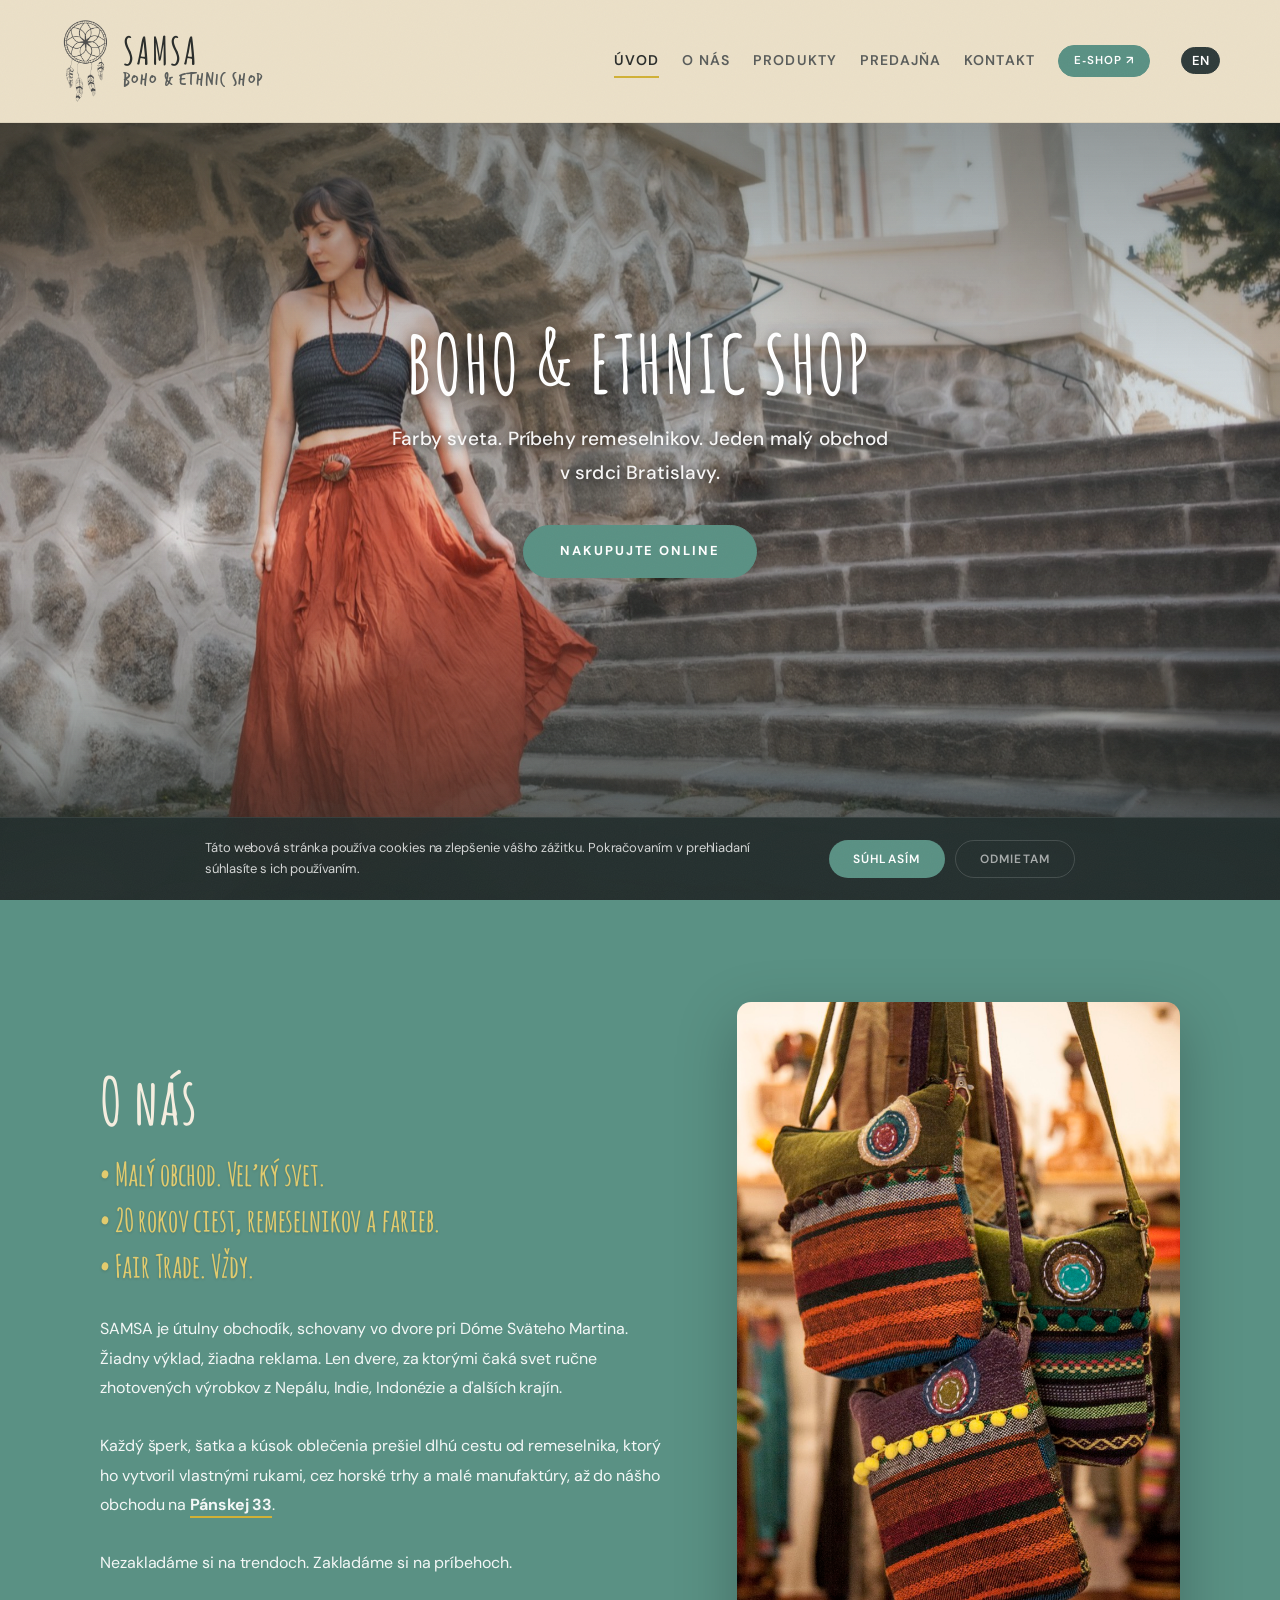
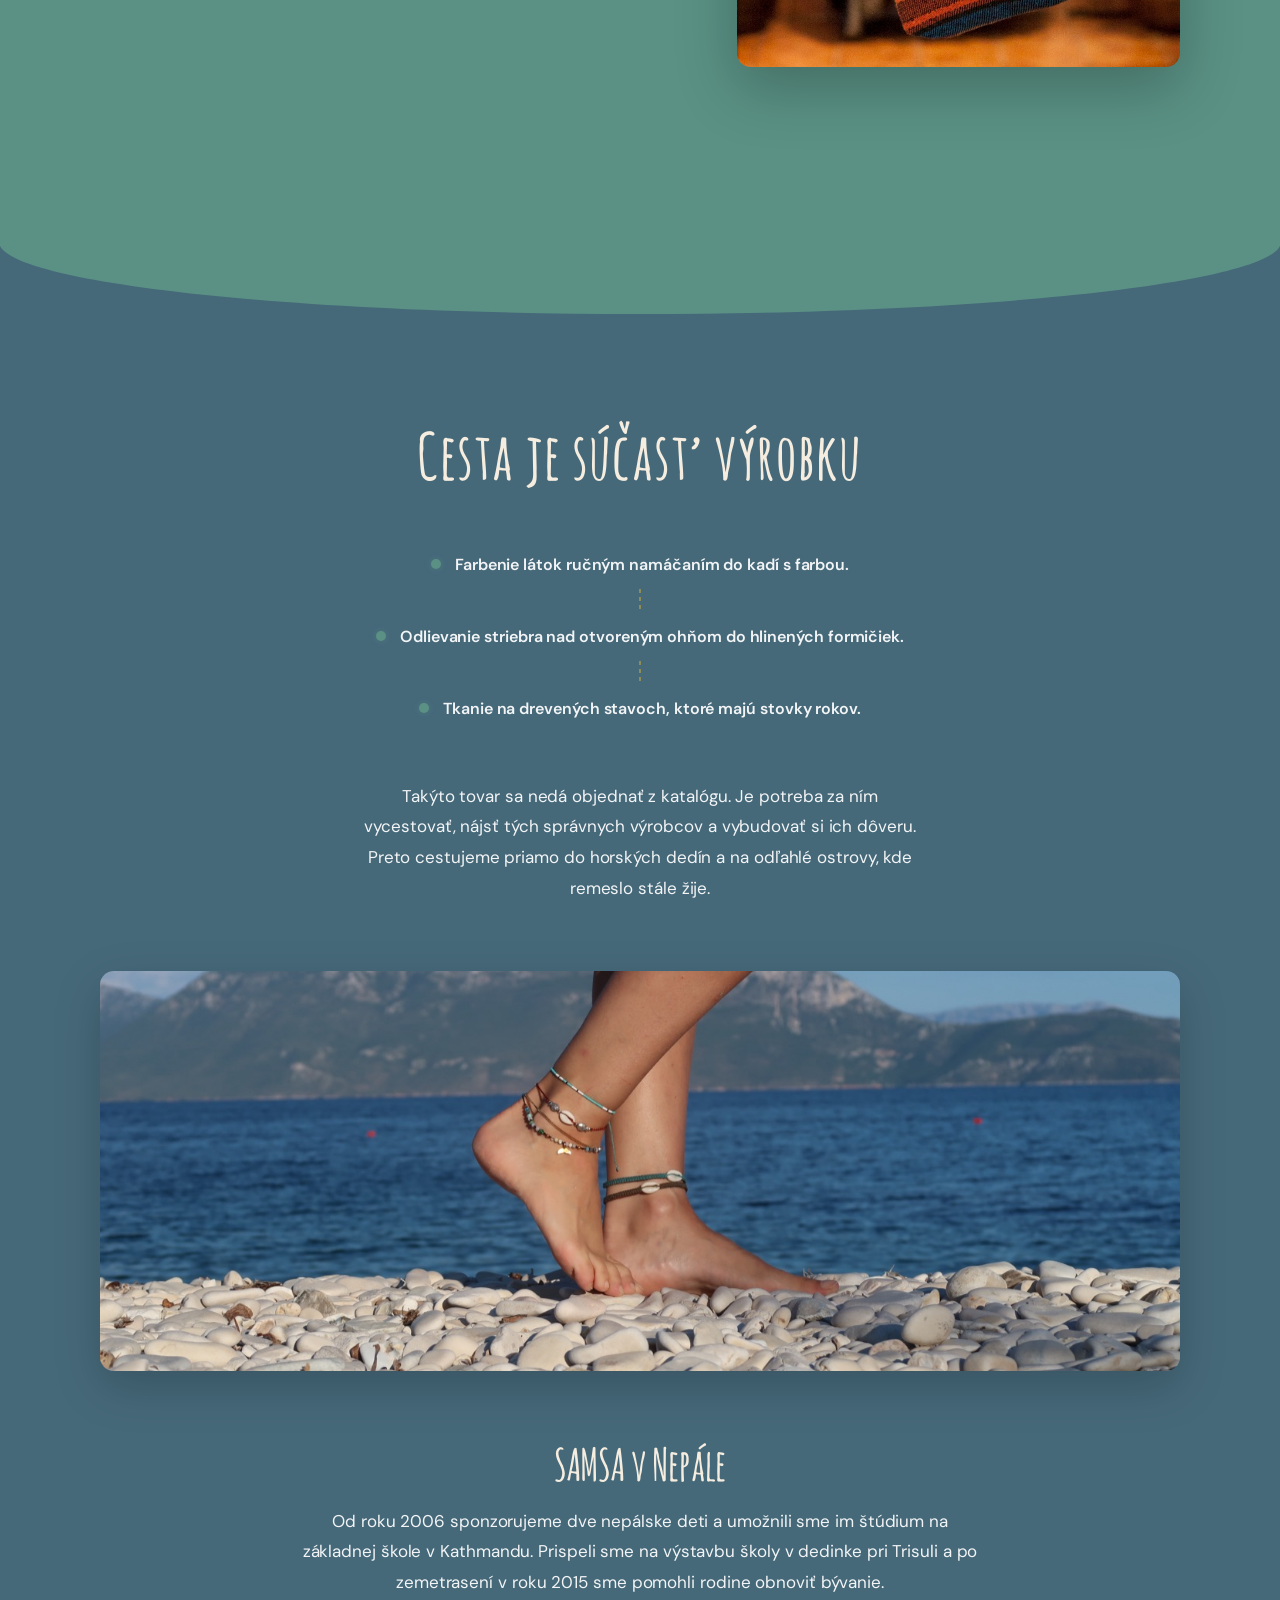
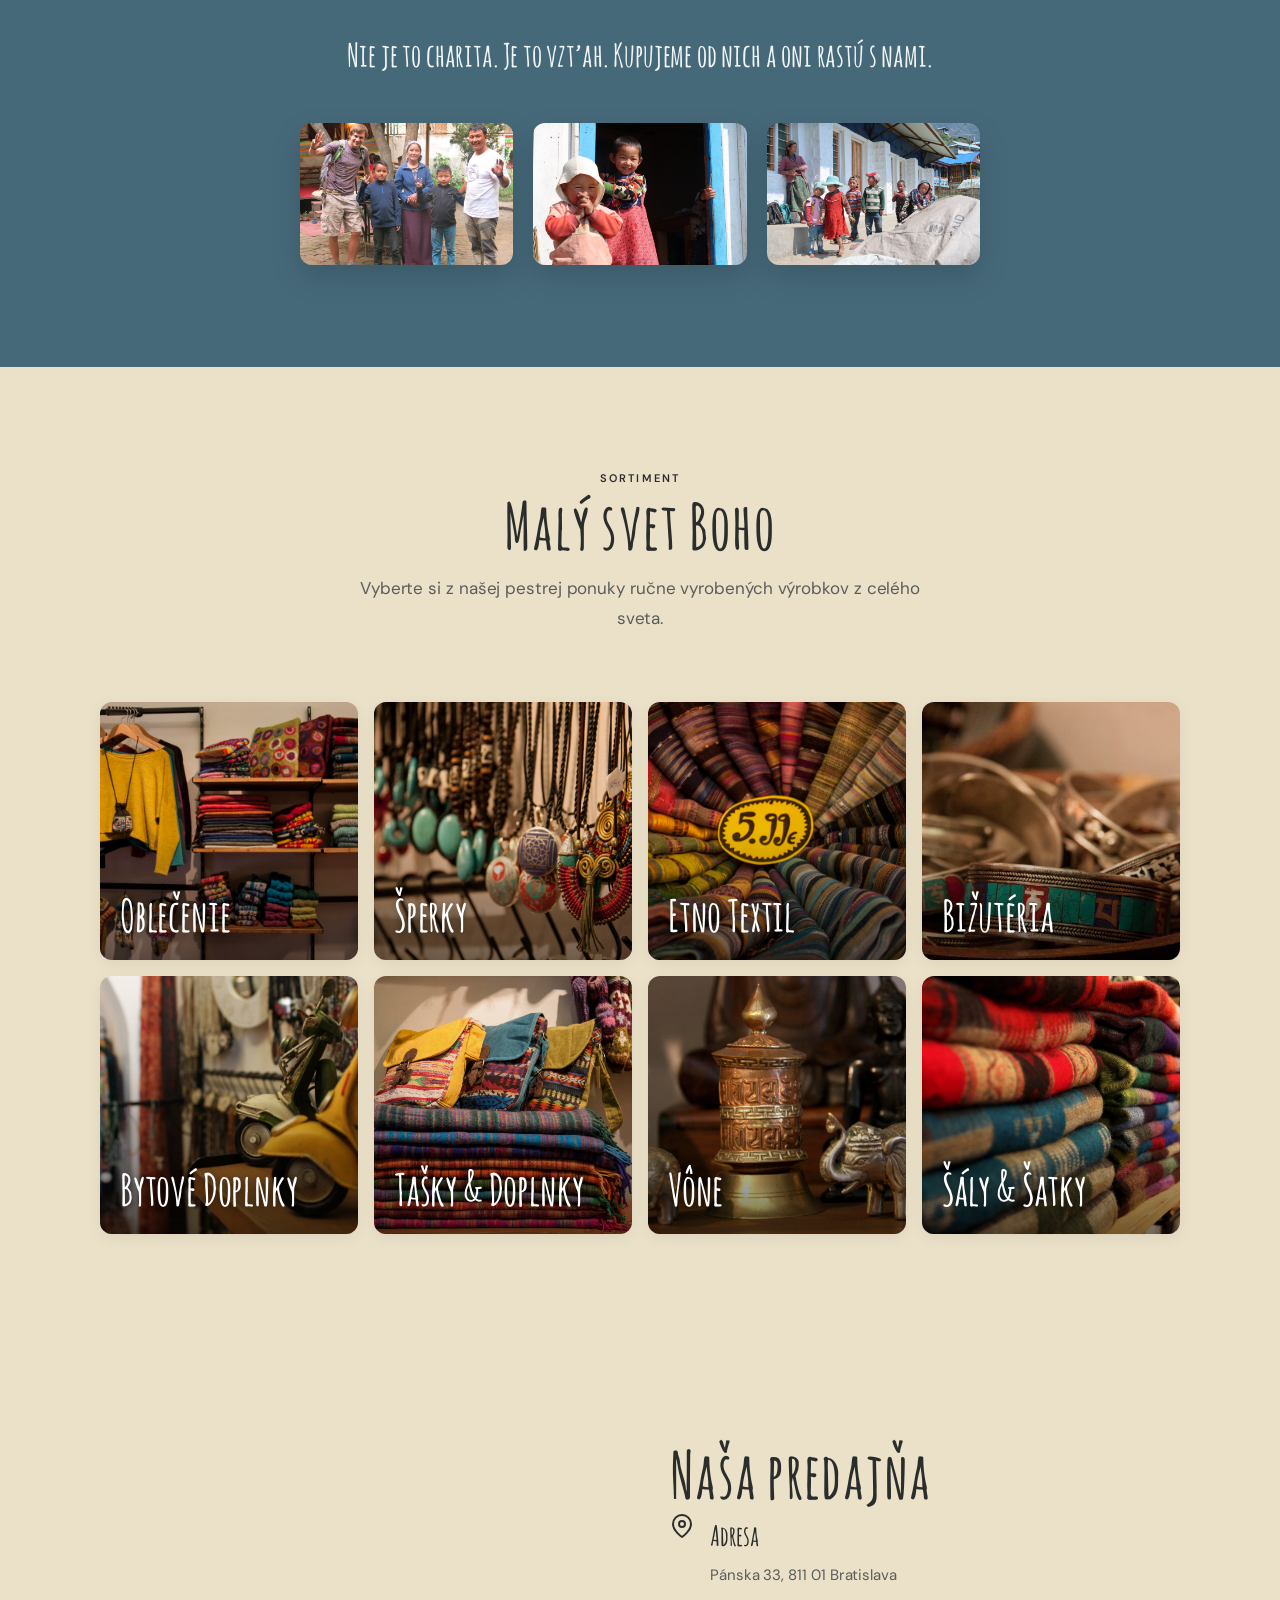
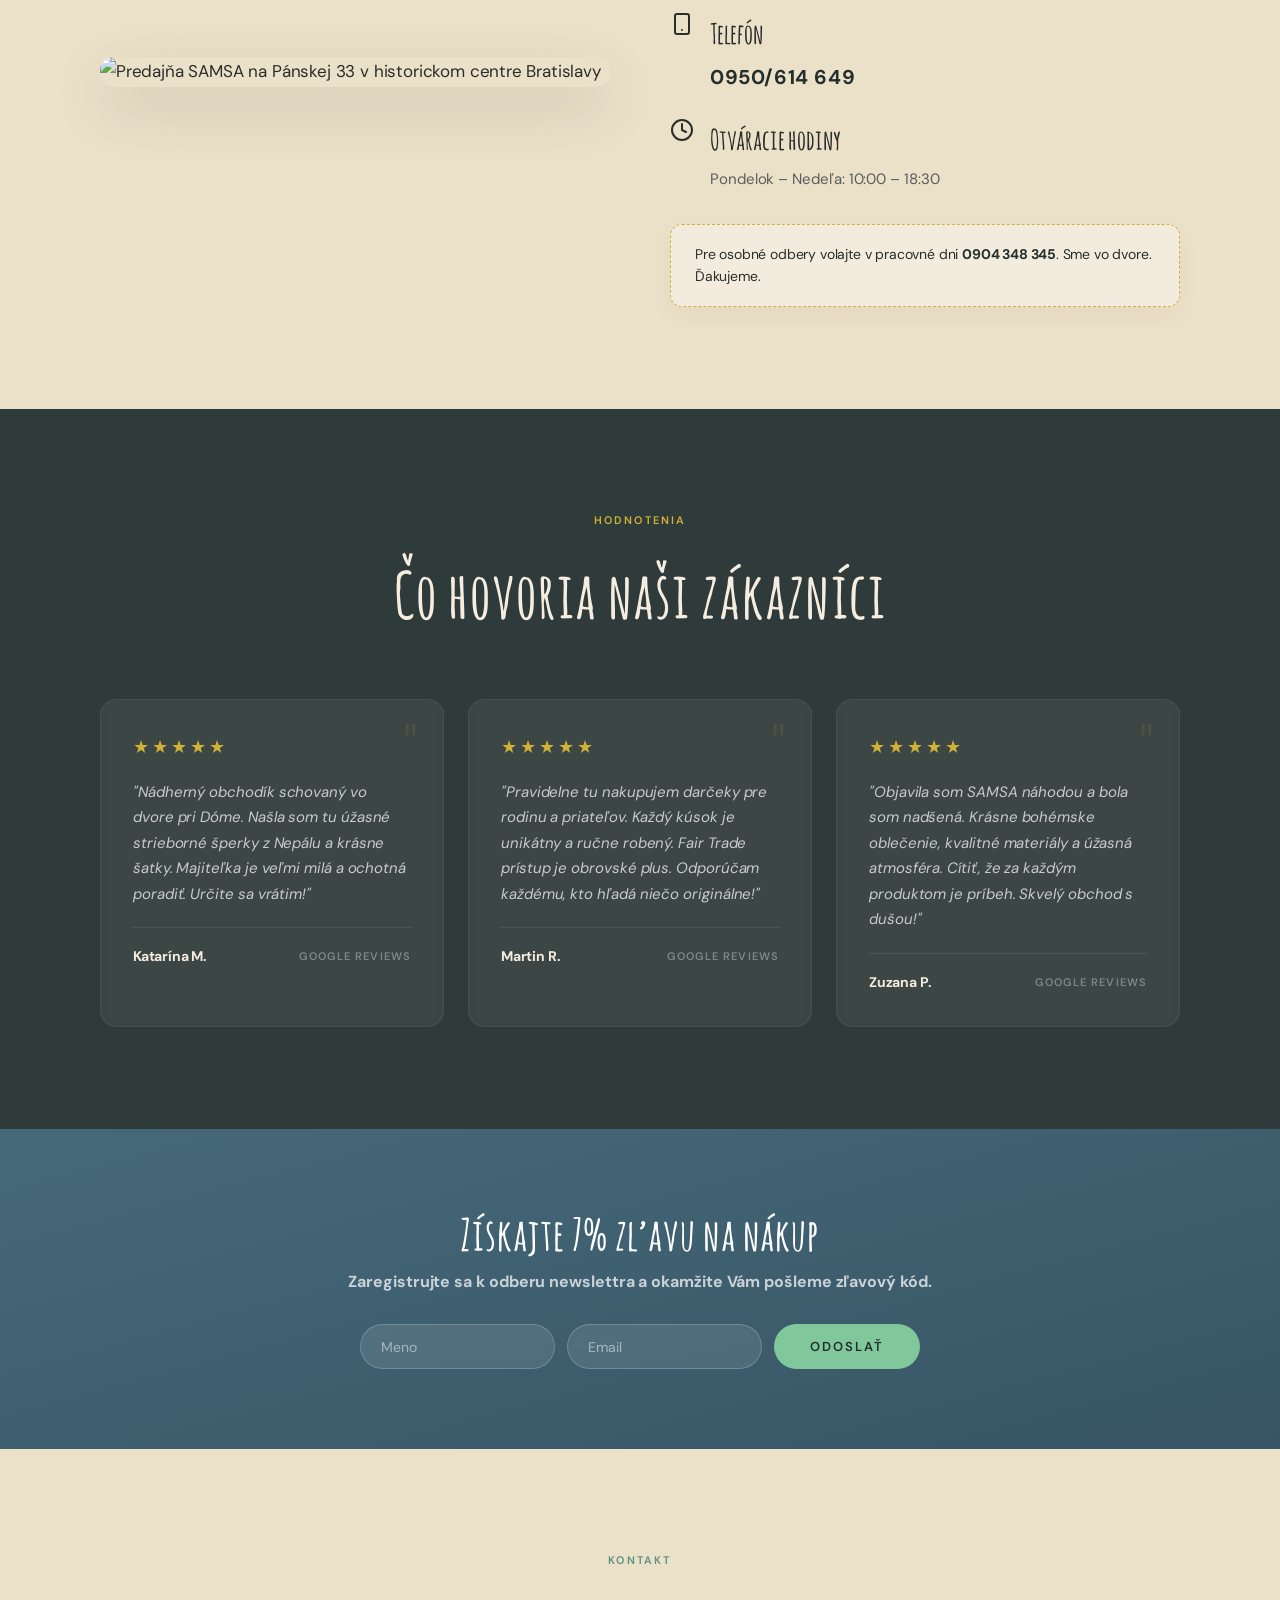
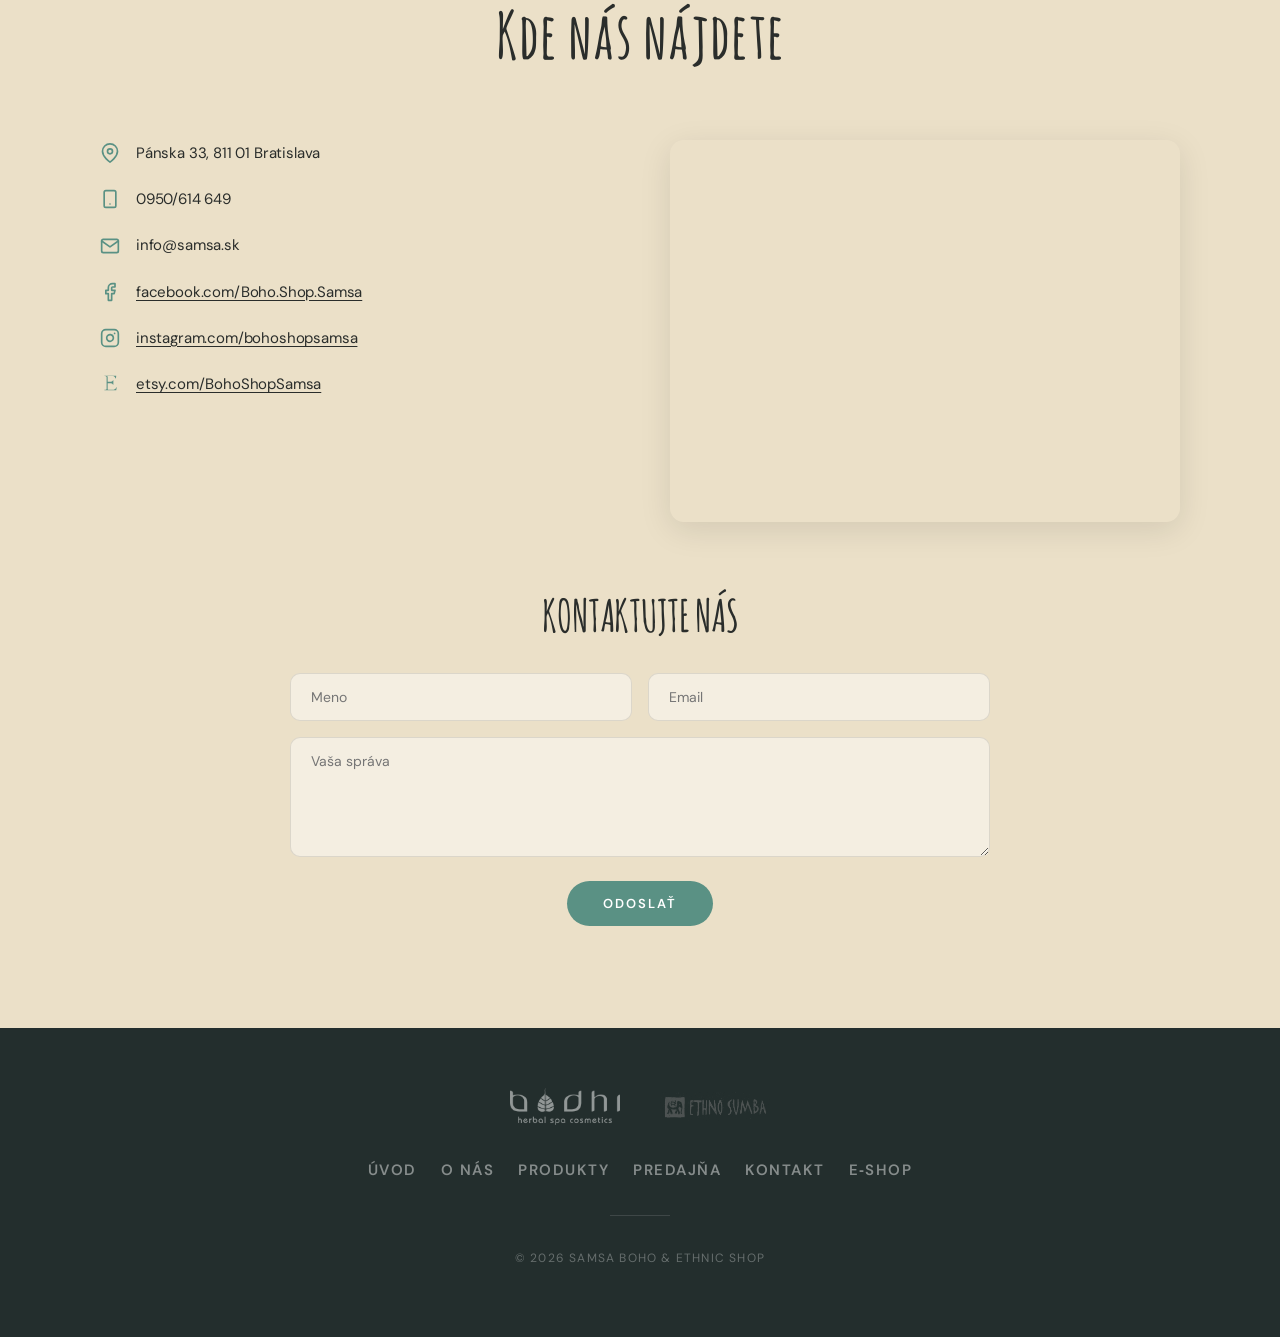
==== commit 77c8a176: "Hero h1 title, slide-2 face fix, larger sponsor images" ====
--- a/index.html
+++ b/index.html
@@ -87,6 +87,7 @@
     </div>
     <div class="hero-overlay"></div>
     <div class="hero-content">
+      <h1 class="hero-title reveal">BOHO & ETHNIC SHOP</h1>
       <p class="hero-tagline reveal" data-i18n-html="hero.tagline">Farby sveta. Príbehy remeselnikov. Jeden malý obchod<br>v srdci Bratislavy.</p>
       <a href="https://www.etsy.com/de/shop/BohoShopSamsa" target="_blank" rel="noopener" class="btn reveal" data-i18n="hero.cta">Nakupujte online</a>
     </div>
@@ -105,7 +106,7 @@
     <div class="container">
       <div class="about-row reveal">
         <div class="about-text">
-          <h1 data-i18n="nav.about">O nás</h1>
+          <h2 data-i18n="nav.about">O nás</h2>
           <p class="bullet" data-i18n="about.b1">• Malý obchod. Veľký svet.</p>
           <p class="bullet" data-i18n="about.b2">• 20 rokov ciest, remeselnikov a farieb.</p>
           <p class="bullet" data-i18n="about.b3">• Fair Trade. Vždy.</p>
--- a/css/style.css
+++ b/css/style.css
@@ -446,17 +446,18 @@
   width: 100%;
   left: 0;
   line-height: 0;
-  overflow: hidden;
   z-index: 5;
 }
 
-.shape-divider--bottom { bottom: 0; }
+.shape-divider--bottom { 
+  bottom: -2px; 
+}
 
 .shape-divider svg {
   display: block;
-  width: 100%;
-  height: 80px;
-  margin-bottom: -1px;
+  width: calc(100% + 2px);
+  height: 82px;
+  transform: translateX(-1px);
 }
 
 .shape-divider--gold-to-yellow path {
@@ -736,7 +737,8 @@
 }
 
 .hero-slider img:nth-child(2) {
-  animation: pan-continuous 28s ease-in-out infinite reverse;
+  object-position: 50% 35%;
+  animation: pan-hero2 28s ease-in-out infinite;
 }
 
 @keyframes pan-hero1 {
@@ -745,10 +747,10 @@
   100% { object-position: 50% 5%; }
 }
 
-@keyframes pan-continuous {
-  0% { object-position: 50% 20%; }
-  50% { object-position: 50% 38%; }
-  100% { object-position: 50% 20%; }
+@keyframes pan-hero2 {
+  0% { object-position: 50% 35%; }
+  50% { object-position: 50% 45%; }
+  100% { object-position: 50% 35%; }
 }
 
 .hero-overlay {
@@ -768,6 +770,18 @@
   flex-direction: column;
   align-items: center;
   text-align: center;
+}
+
+.hero-content .hero-title {
+  font-family: var(--font-display);
+  color: #ffffff;
+  font-size: clamp(42px, 9vw, 80px);
+  text-transform: uppercase;
+  text-shadow: 0 2px 12px rgba(0, 0, 0, 0.5), 0 6px 30px rgba(0, 0, 0, 0.25);
+  margin-bottom: 16px;
+  font-weight: 700;
+  letter-spacing: 0.04em;
+  line-height: 1.05;
 }
 
 .hero-content .hero-subtitle {
@@ -1067,9 +1081,9 @@
 .sponsor-images {
   display: grid;
   grid-template-columns: repeat(3, 1fr);
-  gap: 24px;
+  gap: 20px;
   margin-top: 40px;
-  max-width: 100%;
+  width: 100%;
   margin-left: auto;
   margin-right: auto;
 }
@@ -1078,7 +1092,7 @@
   border-radius: 12px;
   overflow: hidden;
   box-shadow: 0 12px 30px rgba(0, 0, 0, 0.15);
-  aspect-ratio: 4 / 3;
+  aspect-ratio: 3 / 2;
 }
 
 .sponsor-image-wrapper img {
@@ -2035,6 +2049,15 @@
 
   .store-row { gap: 40px; }
   .contact-grid { gap: 40px; }
+
+  /* Sponsor images — slightly larger on tablet */
+  .sponsor-images {
+    gap: 16px;
+  }
+
+  .sponsor-image-wrapper {
+    aspect-ratio: 4 / 3;
+  }
 }
 
 /* ============================================
@@ -2074,7 +2097,7 @@
   }
 
   .hero-slider img:nth-child(2) {
-    object-position: 35% center;
+    object-position: 35% 40%;
   }
 
   .hero-content p {
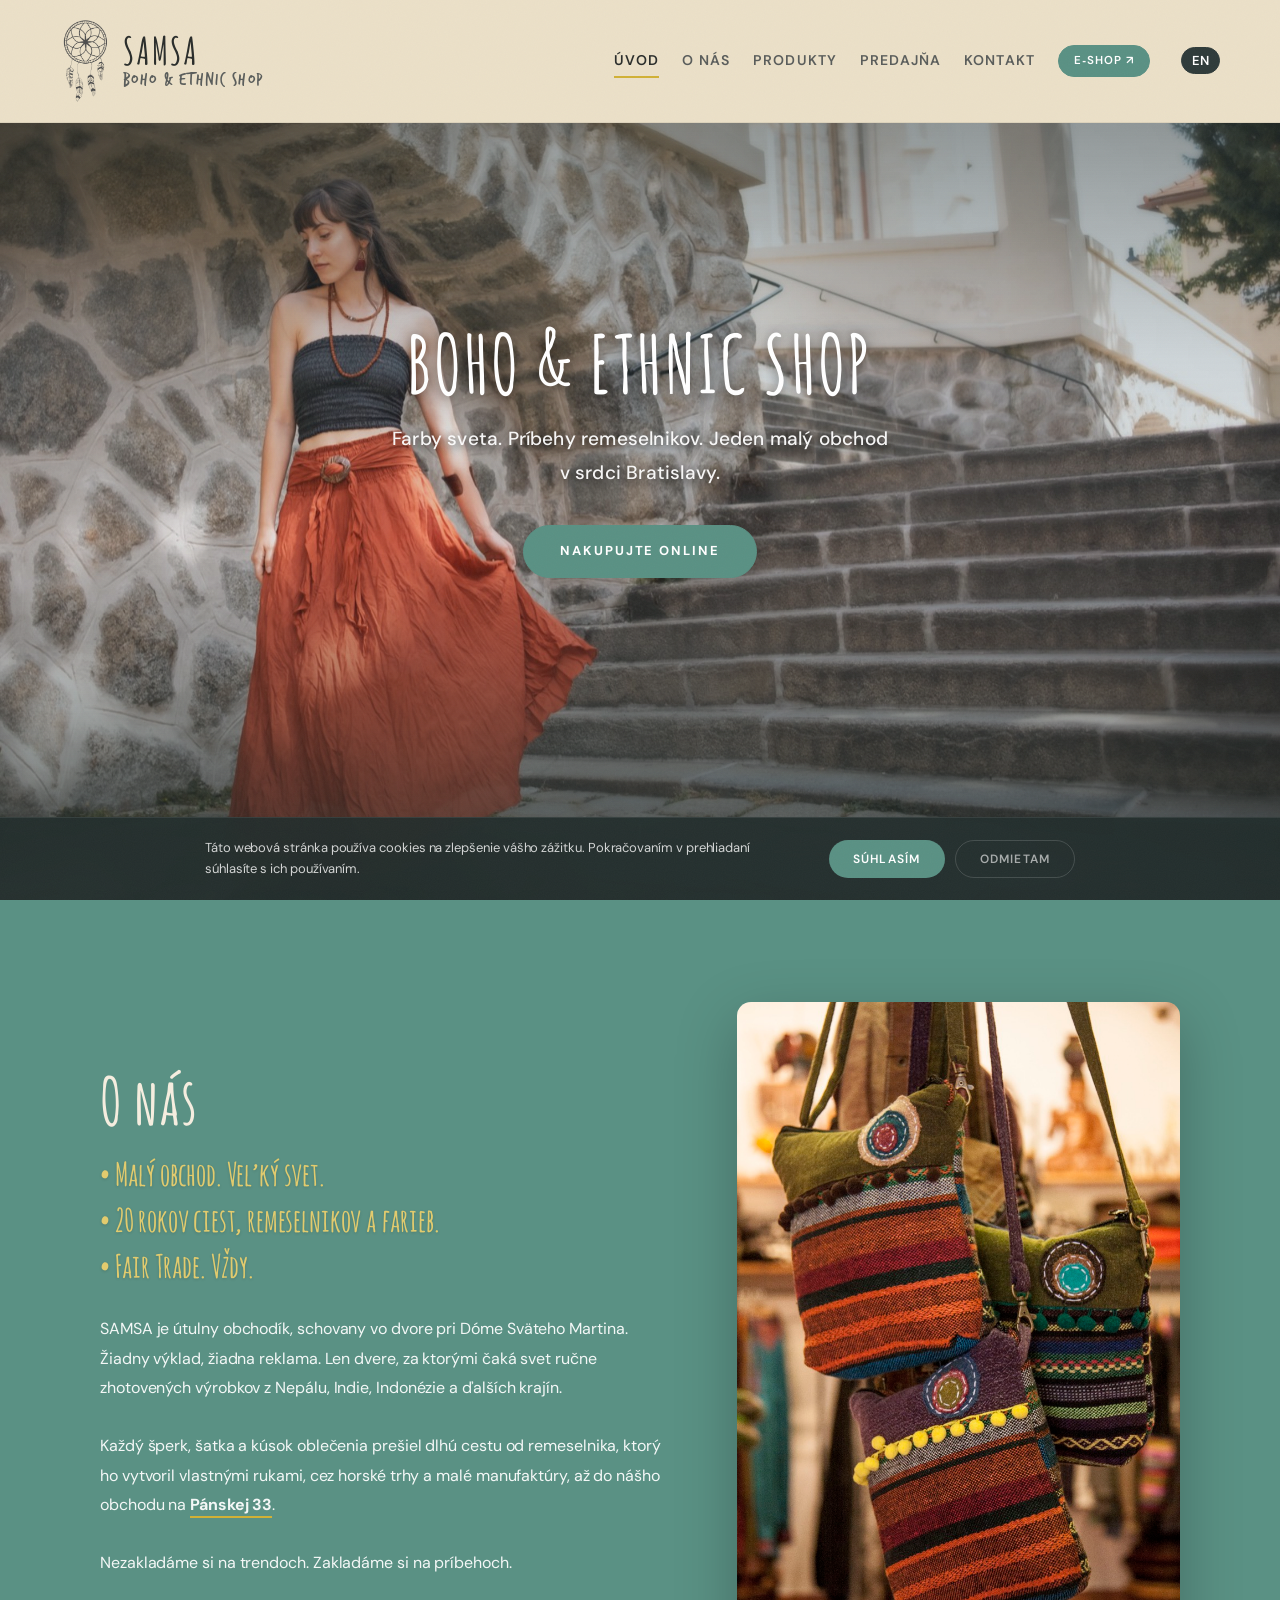
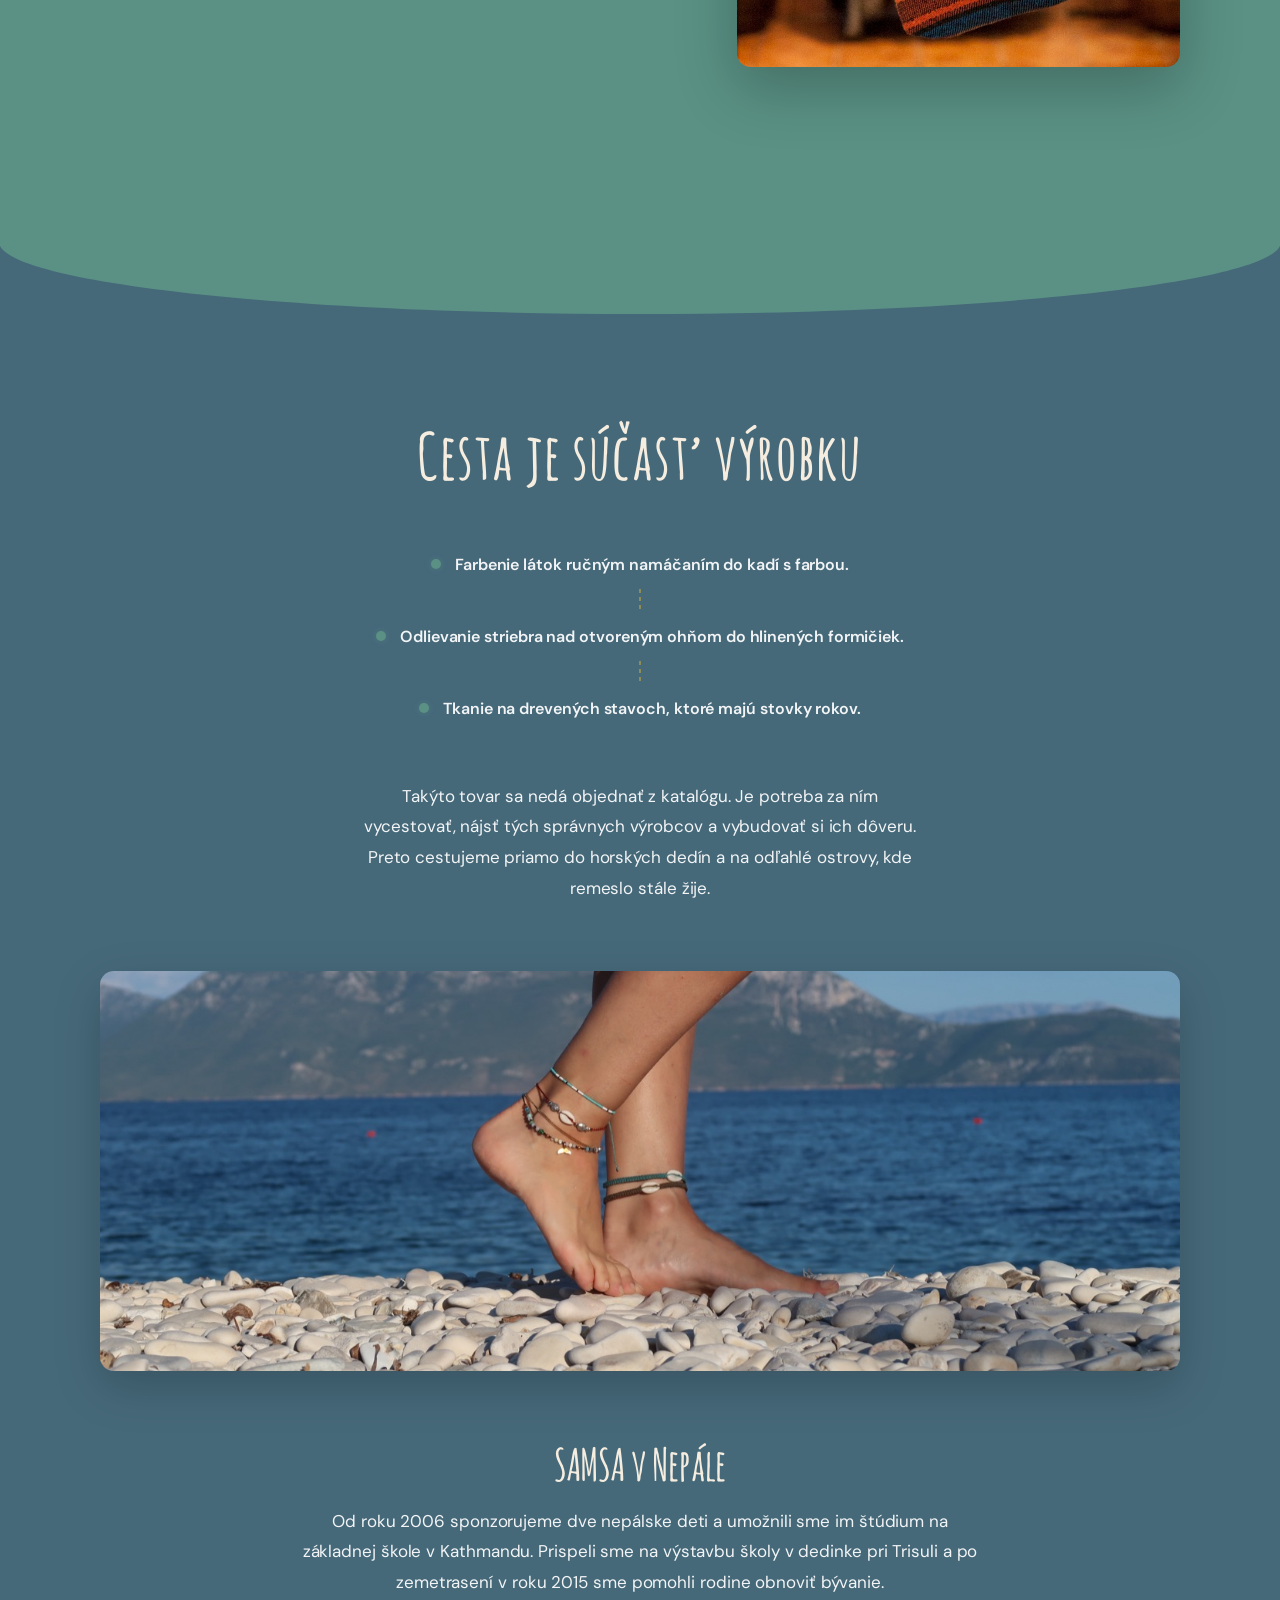
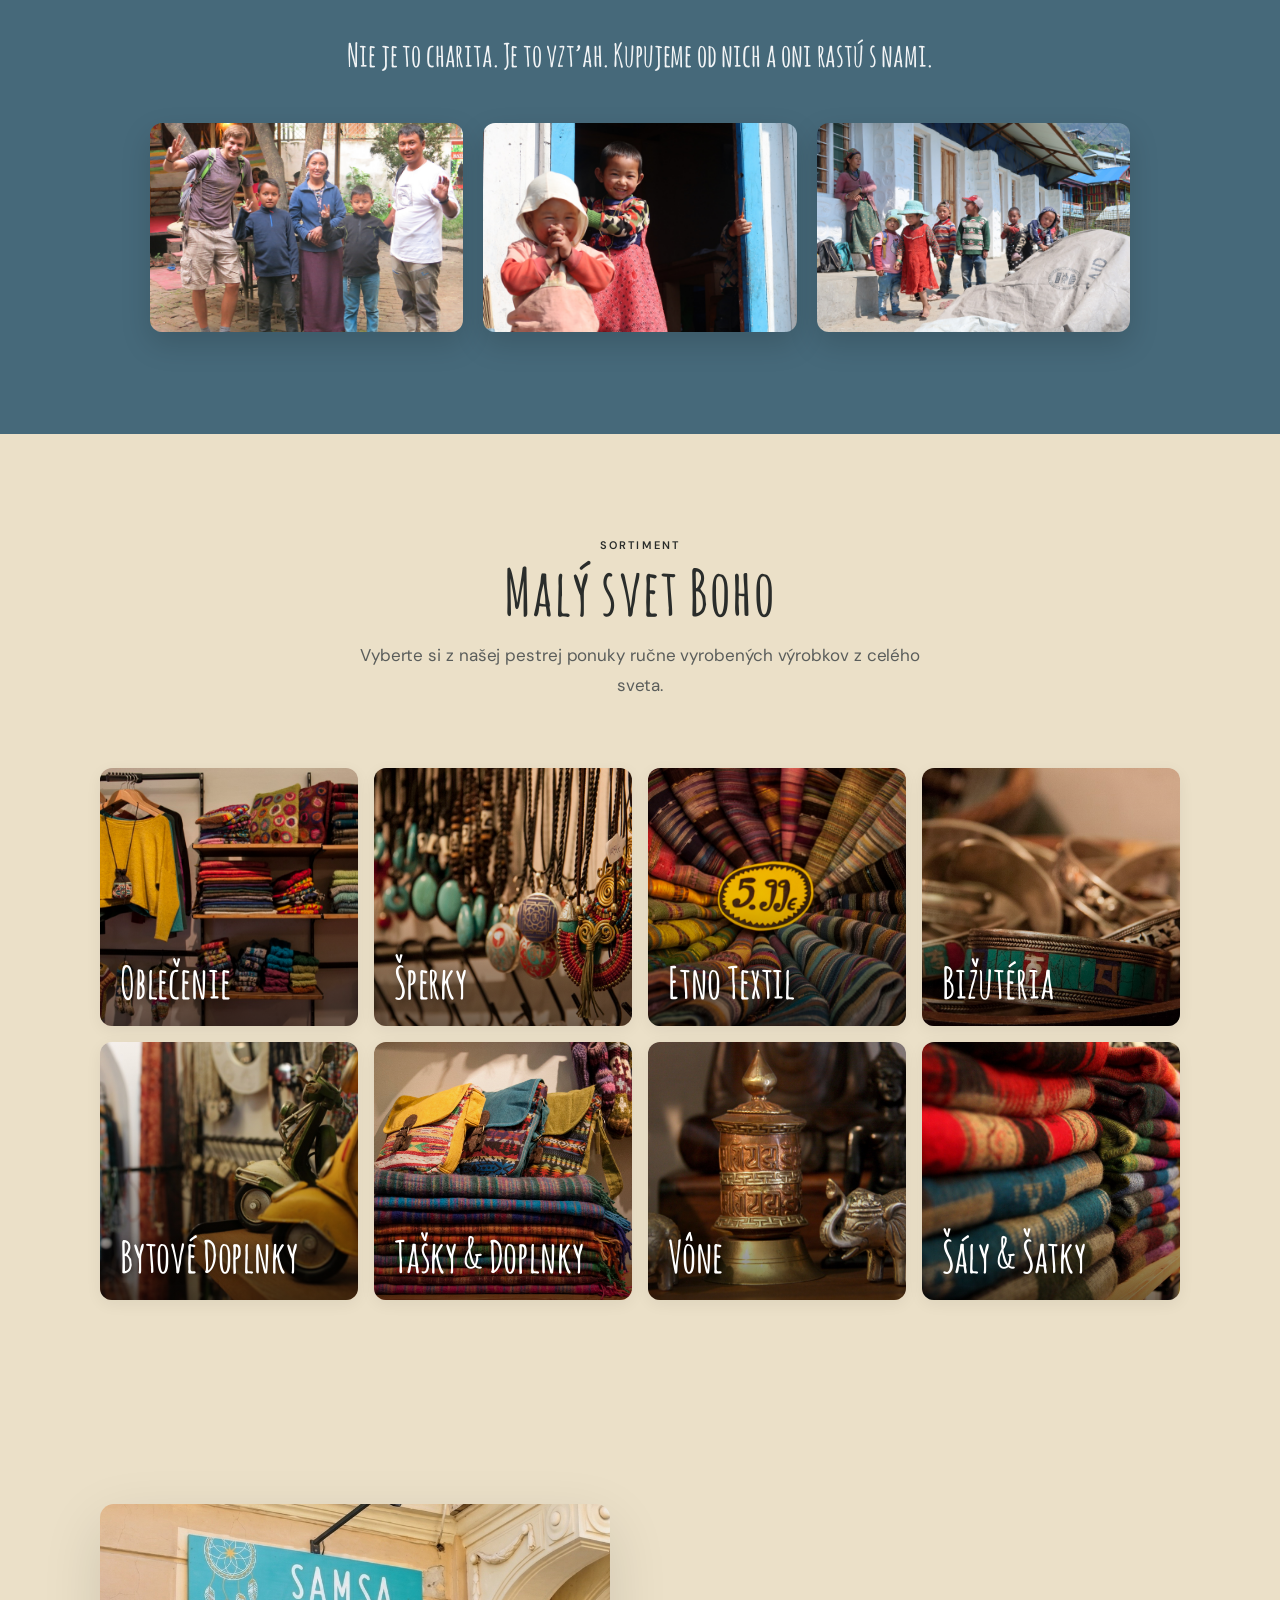
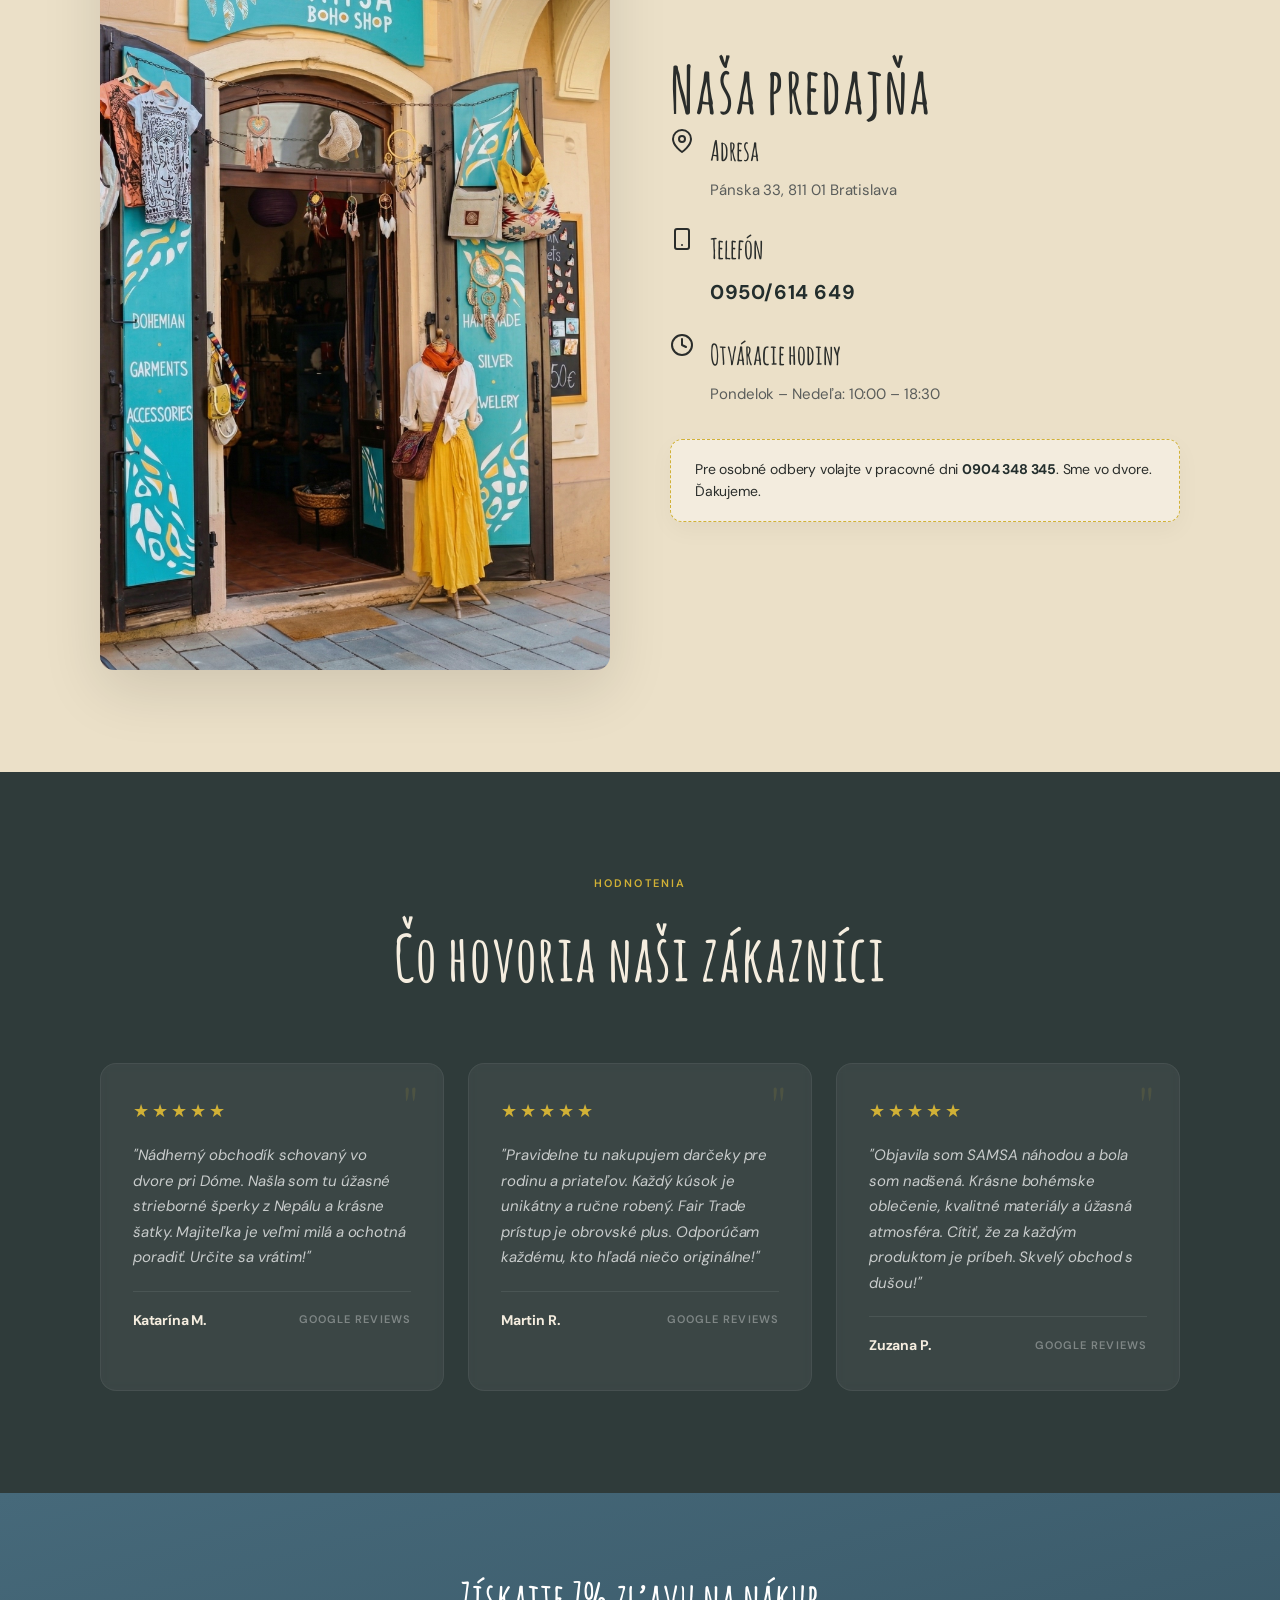
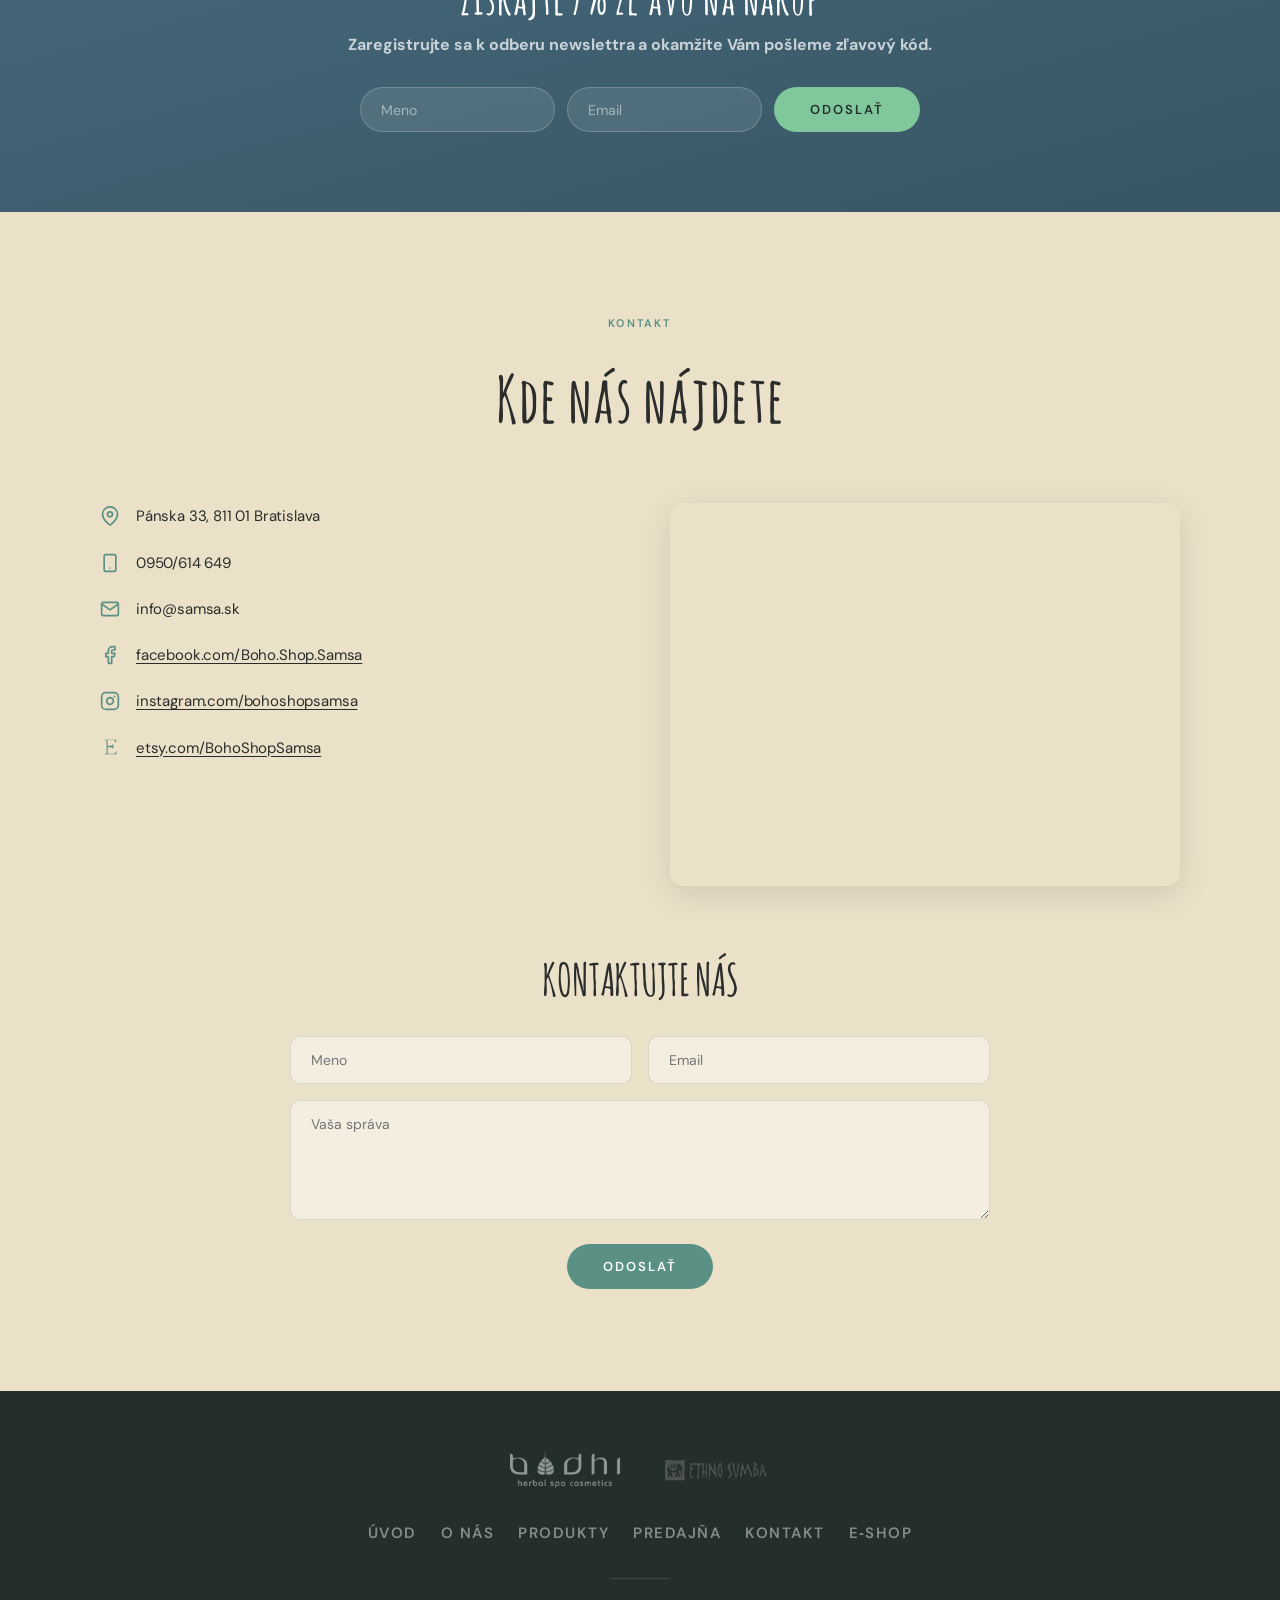
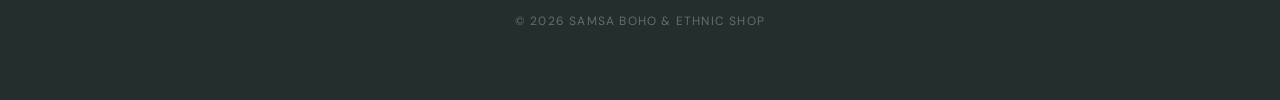
==== commit df709bef: "Optimize store image: convert 6.6MB PNG to 824KB JPG and update references" ====
--- a/index.html
+++ b/index.html
@@ -194,7 +194,7 @@
     <div class="container">
       <div class="store-row reveal">
         <div class="store-image">
-          <img src="images/store.png" alt="Predajňa SAMSA na Pánskej 33 v historickom centre Bratislavy" loading="lazy">
+          <img src="images/store.jpg" alt="Predajňa SAMSA na Pánskej 33 v historickom centre Bratislavy" loading="lazy">
         </div>
         <div class="store-info">
           <h2 data-i18n="store.title">Naša predajňa</h2>
--- a/css/style.css
+++ b/css/style.css
@@ -730,27 +730,27 @@
 
 .hero-slider img.active { opacity: 1; }
 
-/* First image (two girls) — show more of the top to reveal faces */
+/* First image (two girls) — show the very top to reveal faces */
 .hero-slider img:first-child {
-  object-position: 50% 5%;
+  object-position: 50% 0%;
   animation: pan-hero1 24s ease-in-out infinite;
 }
 
 .hero-slider img:nth-child(2) {
-  object-position: 50% 35%;
+  object-position: 50% 18%;
   animation: pan-hero2 28s ease-in-out infinite;
 }
 
 @keyframes pan-hero1 {
-  0% { object-position: 50% 5%; }
-  50% { object-position: 50% 18%; }
-  100% { object-position: 50% 5%; }
+  0% { object-position: 50% 0%; }
+  50% { object-position: 50% 8%; }
+  100% { object-position: 50% 0%; }
 }
 
 @keyframes pan-hero2 {
-  0% { object-position: 50% 35%; }
-  50% { object-position: 50% 45%; }
-  100% { object-position: 50% 35%; }
+  0% { object-position: 50% 18%; }
+  50% { object-position: 50% 28%; }
+  100% { object-position: 50% 18%; }
 }
 
 .hero-overlay {
@@ -1083,9 +1083,10 @@
   grid-template-columns: repeat(3, 1fr);
   gap: 20px;
   margin-top: 40px;
-  width: 100%;
-  margin-left: auto;
-  margin-right: auto;
+  /* Break out of the narrow about-centered container */
+  width: calc(100% + 300px);
+  margin-left: -150px;
+  margin-right: -150px;
 }
 
 .sponsor-image-wrapper {
@@ -2052,6 +2053,9 @@
 
   /* Sponsor images — slightly larger on tablet */
   .sponsor-images {
+    width: calc(100% + 200px);
+    margin-left: -100px;
+    margin-right: -100px;
     gap: 16px;
   }
 
@@ -2097,7 +2101,7 @@
   }
 
   .hero-slider img:nth-child(2) {
-    object-position: 35% 40%;
+    object-position: 35% 22%;
   }
 
   .hero-content p {
@@ -2136,6 +2140,9 @@
     grid-template-columns: 1fr;
     gap: 16px;
     max-width: 400px;
+    width: 100%;
+    margin-left: auto;
+    margin-right: auto;
   }
 
   .sponsor-image-wrapper:nth-child(n+2) {
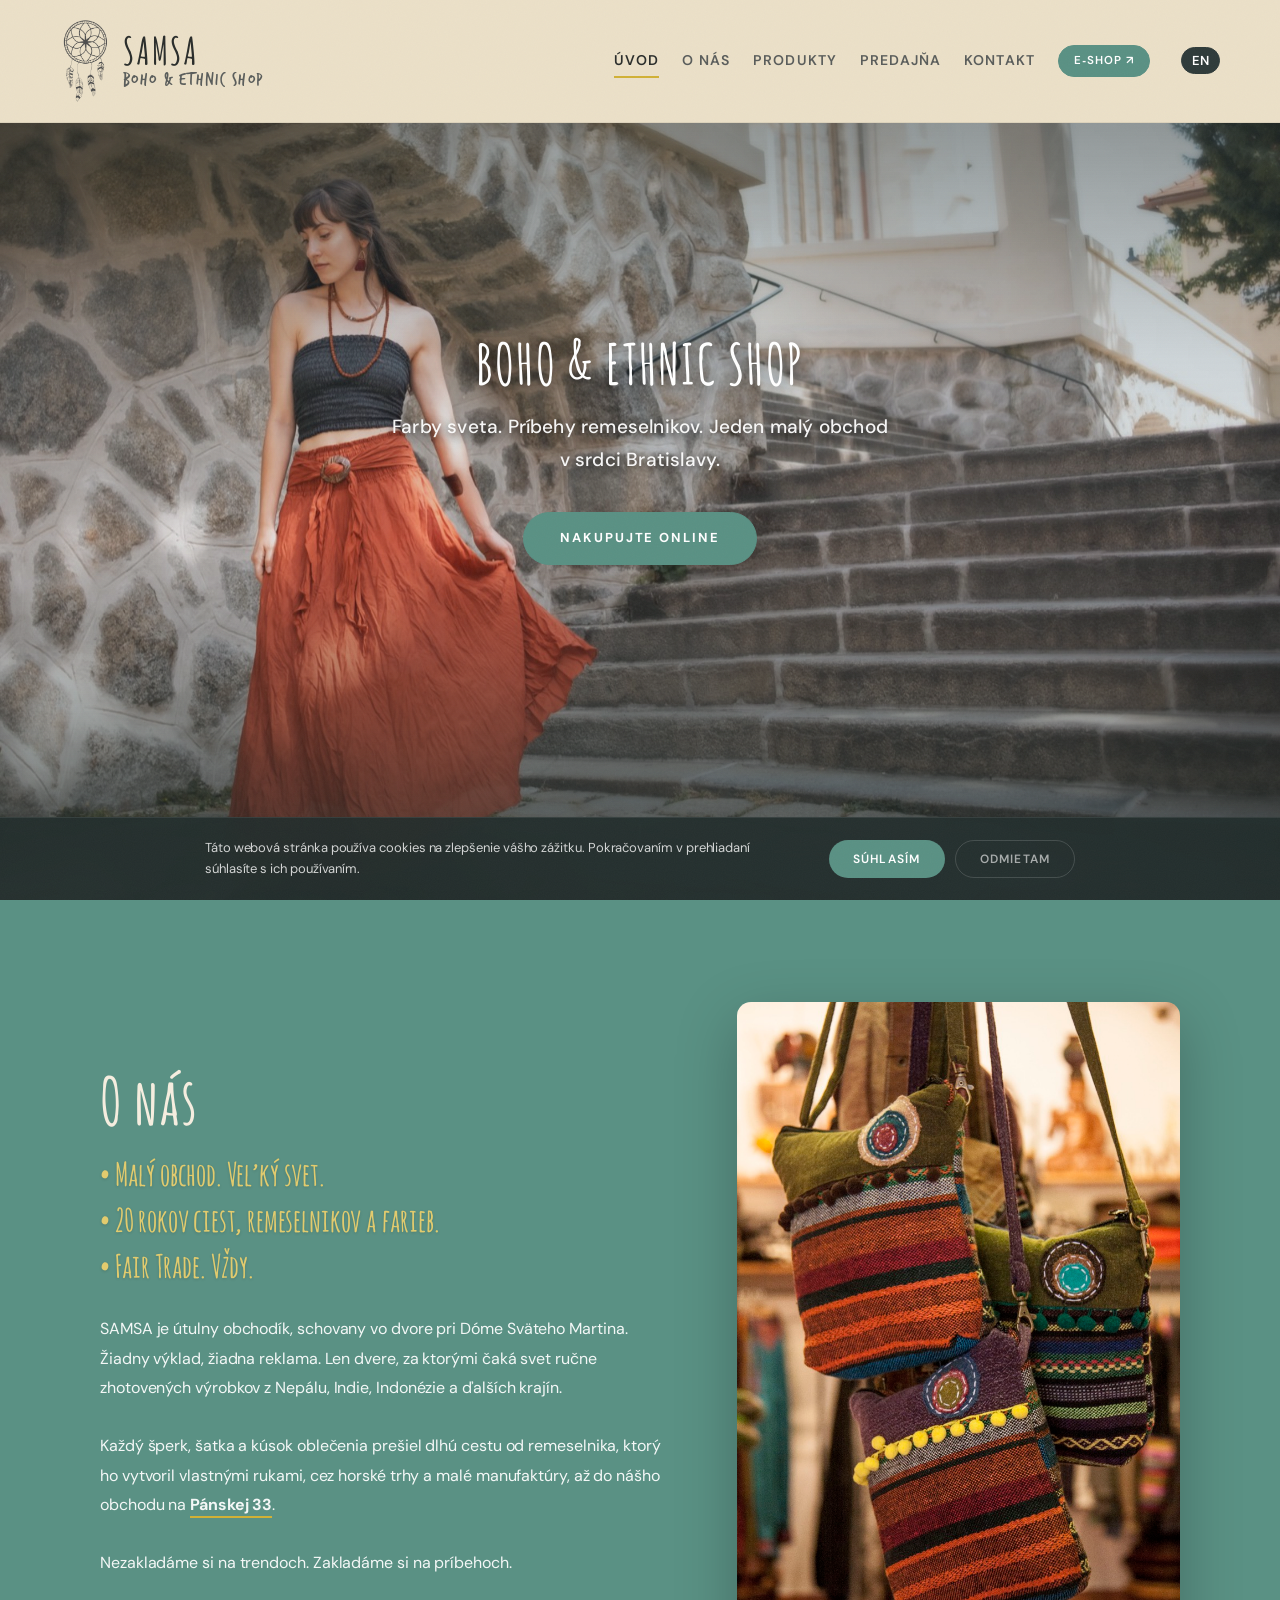
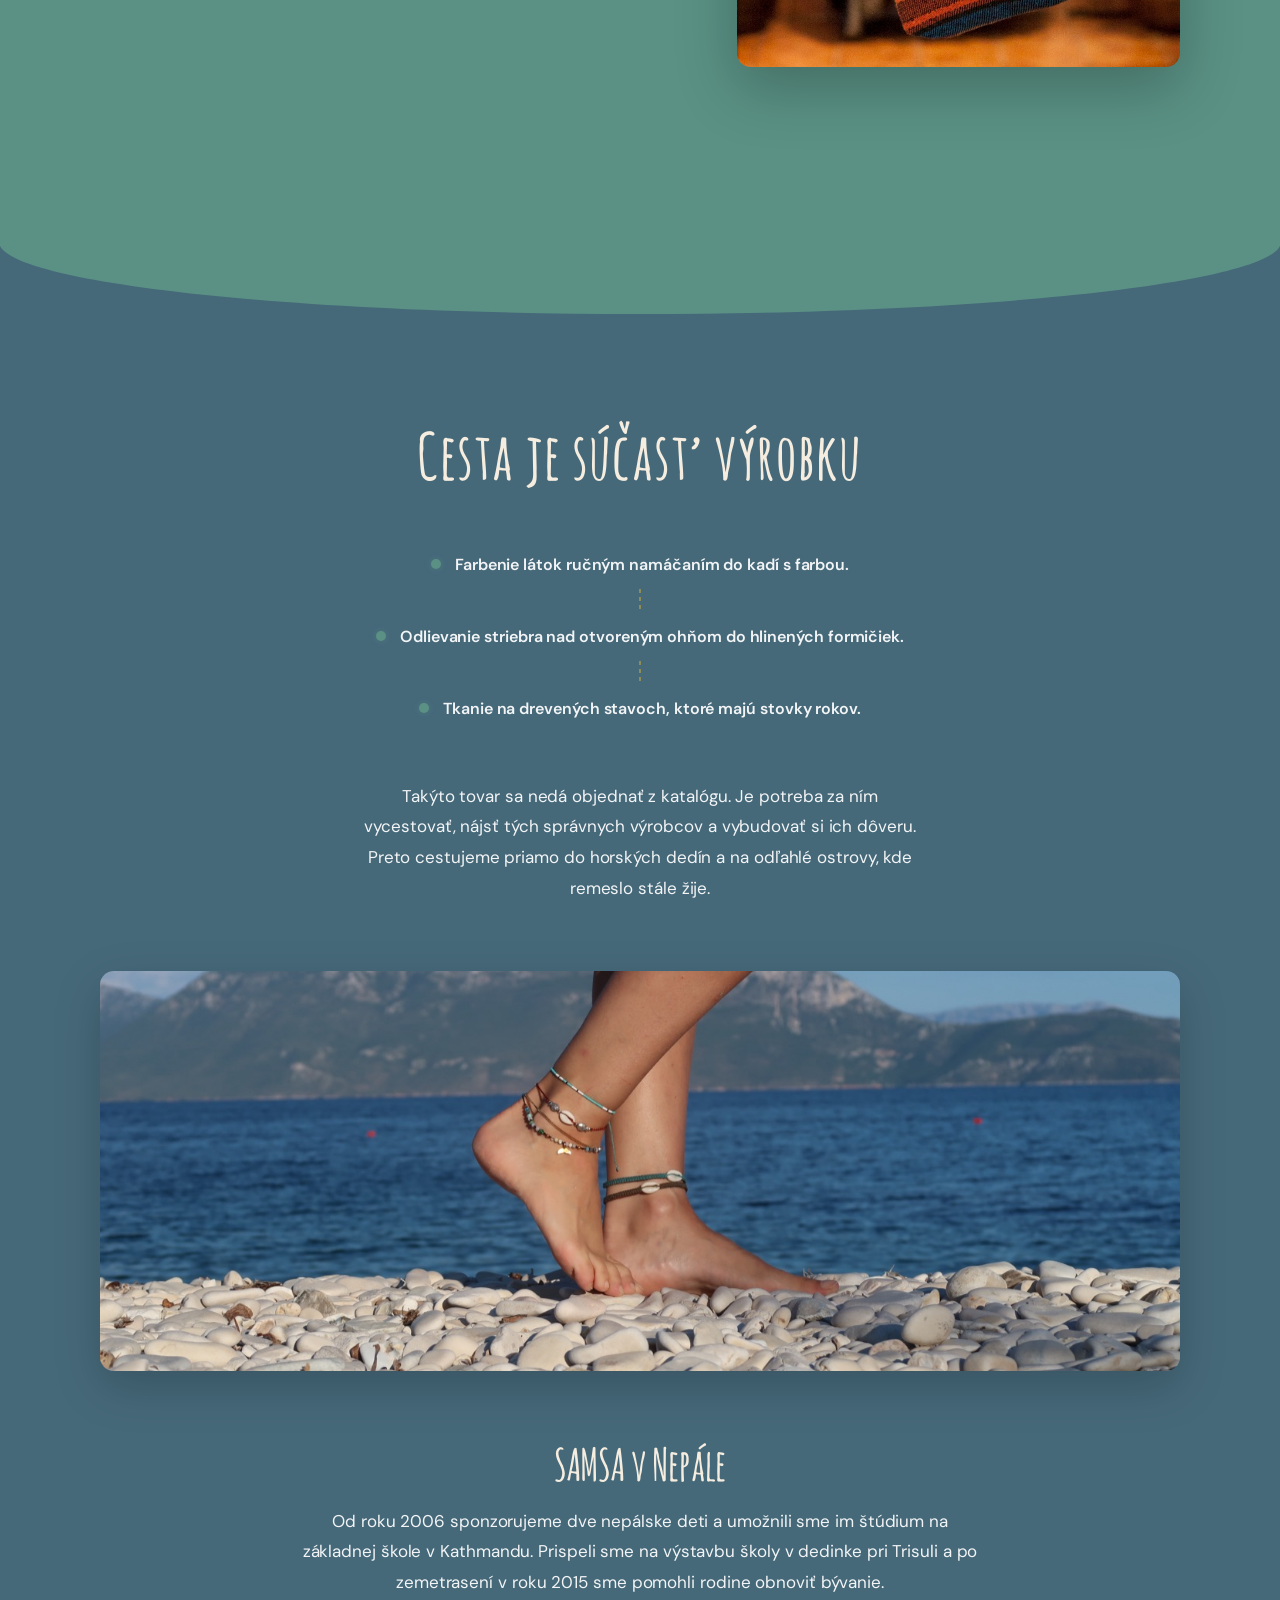
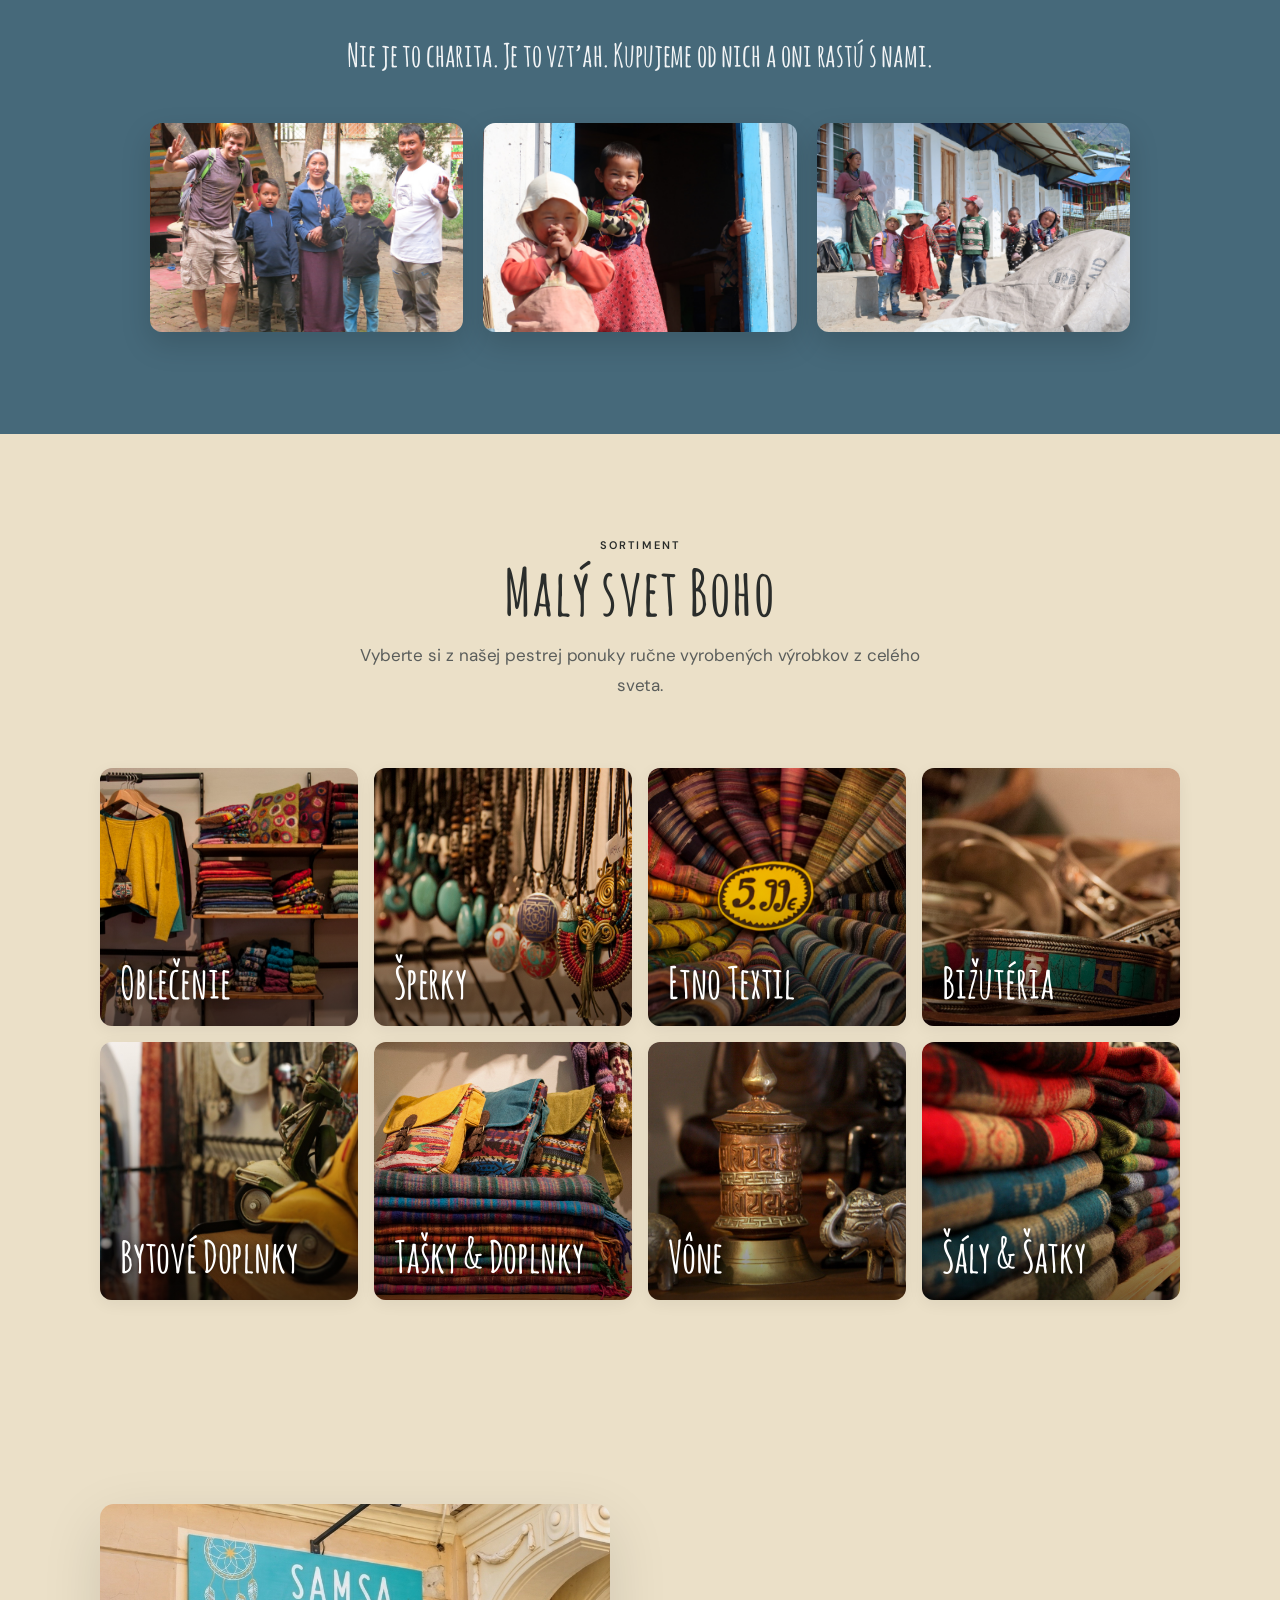
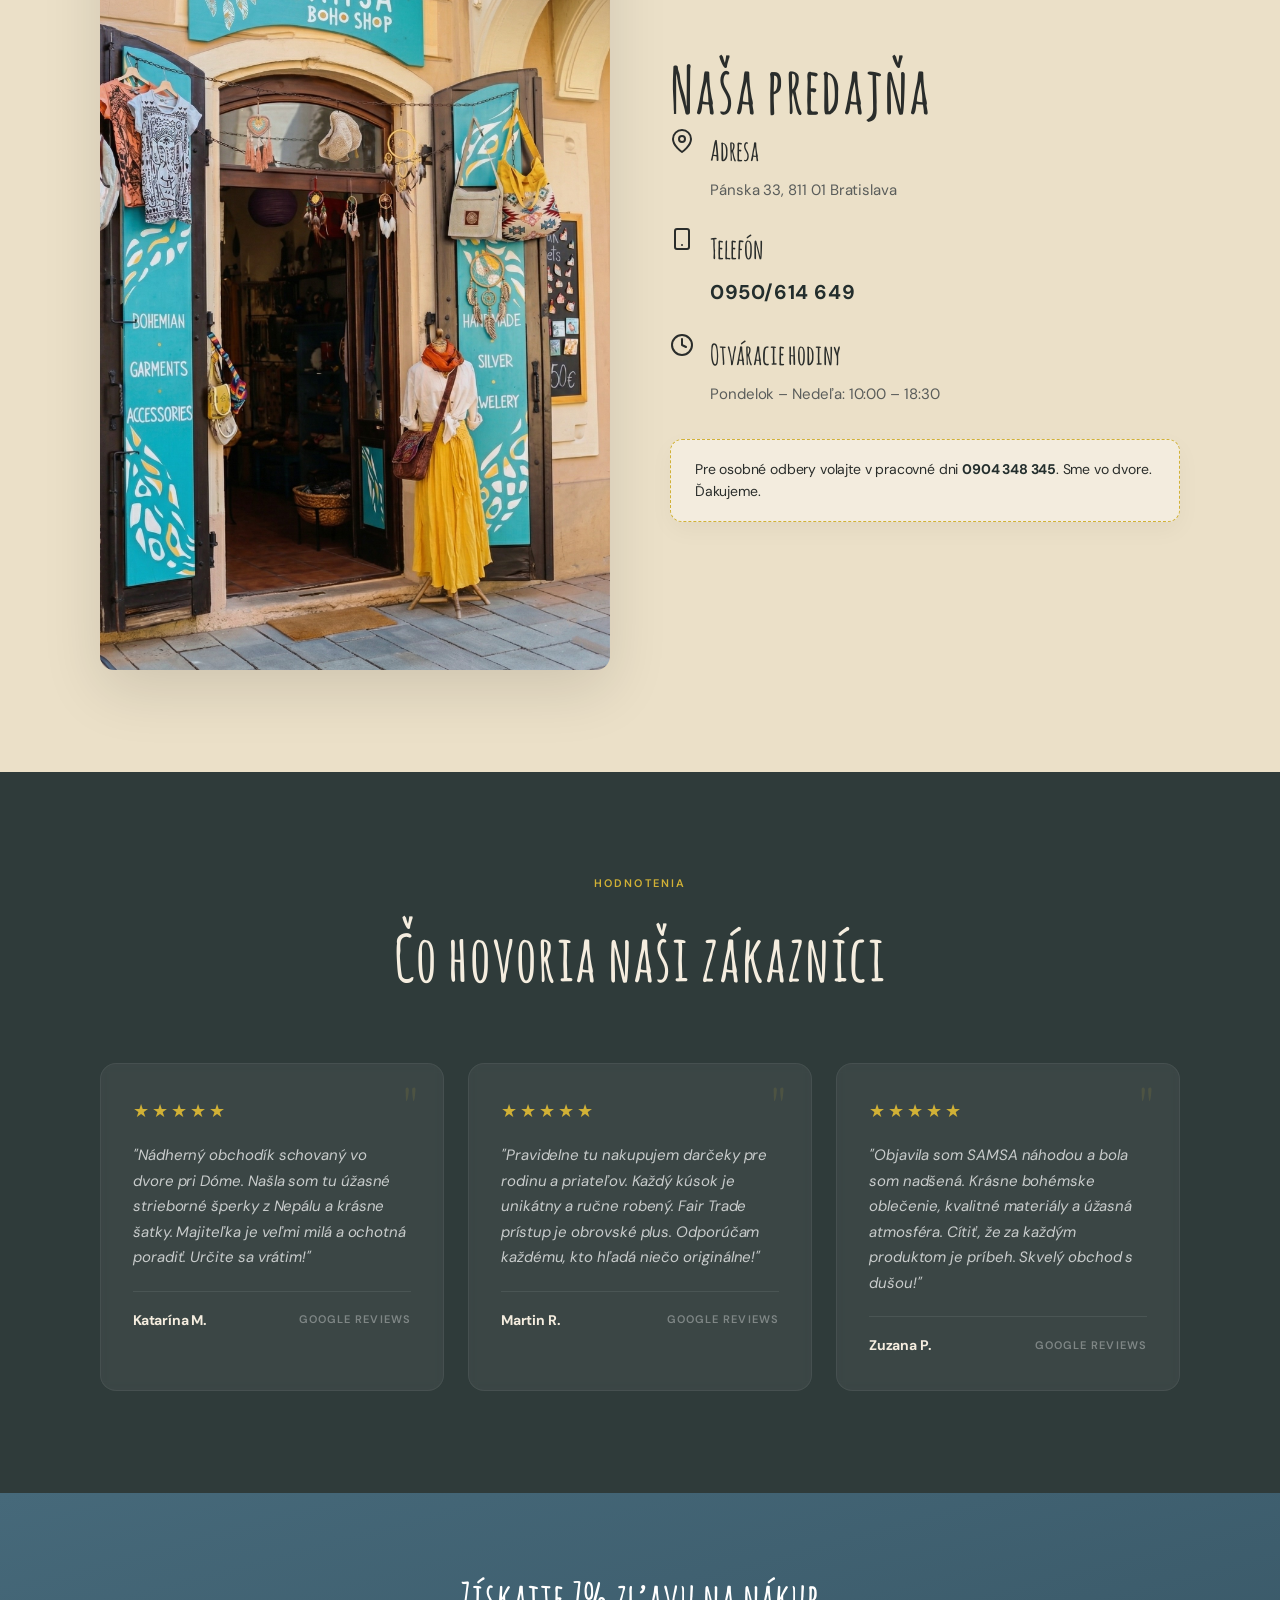
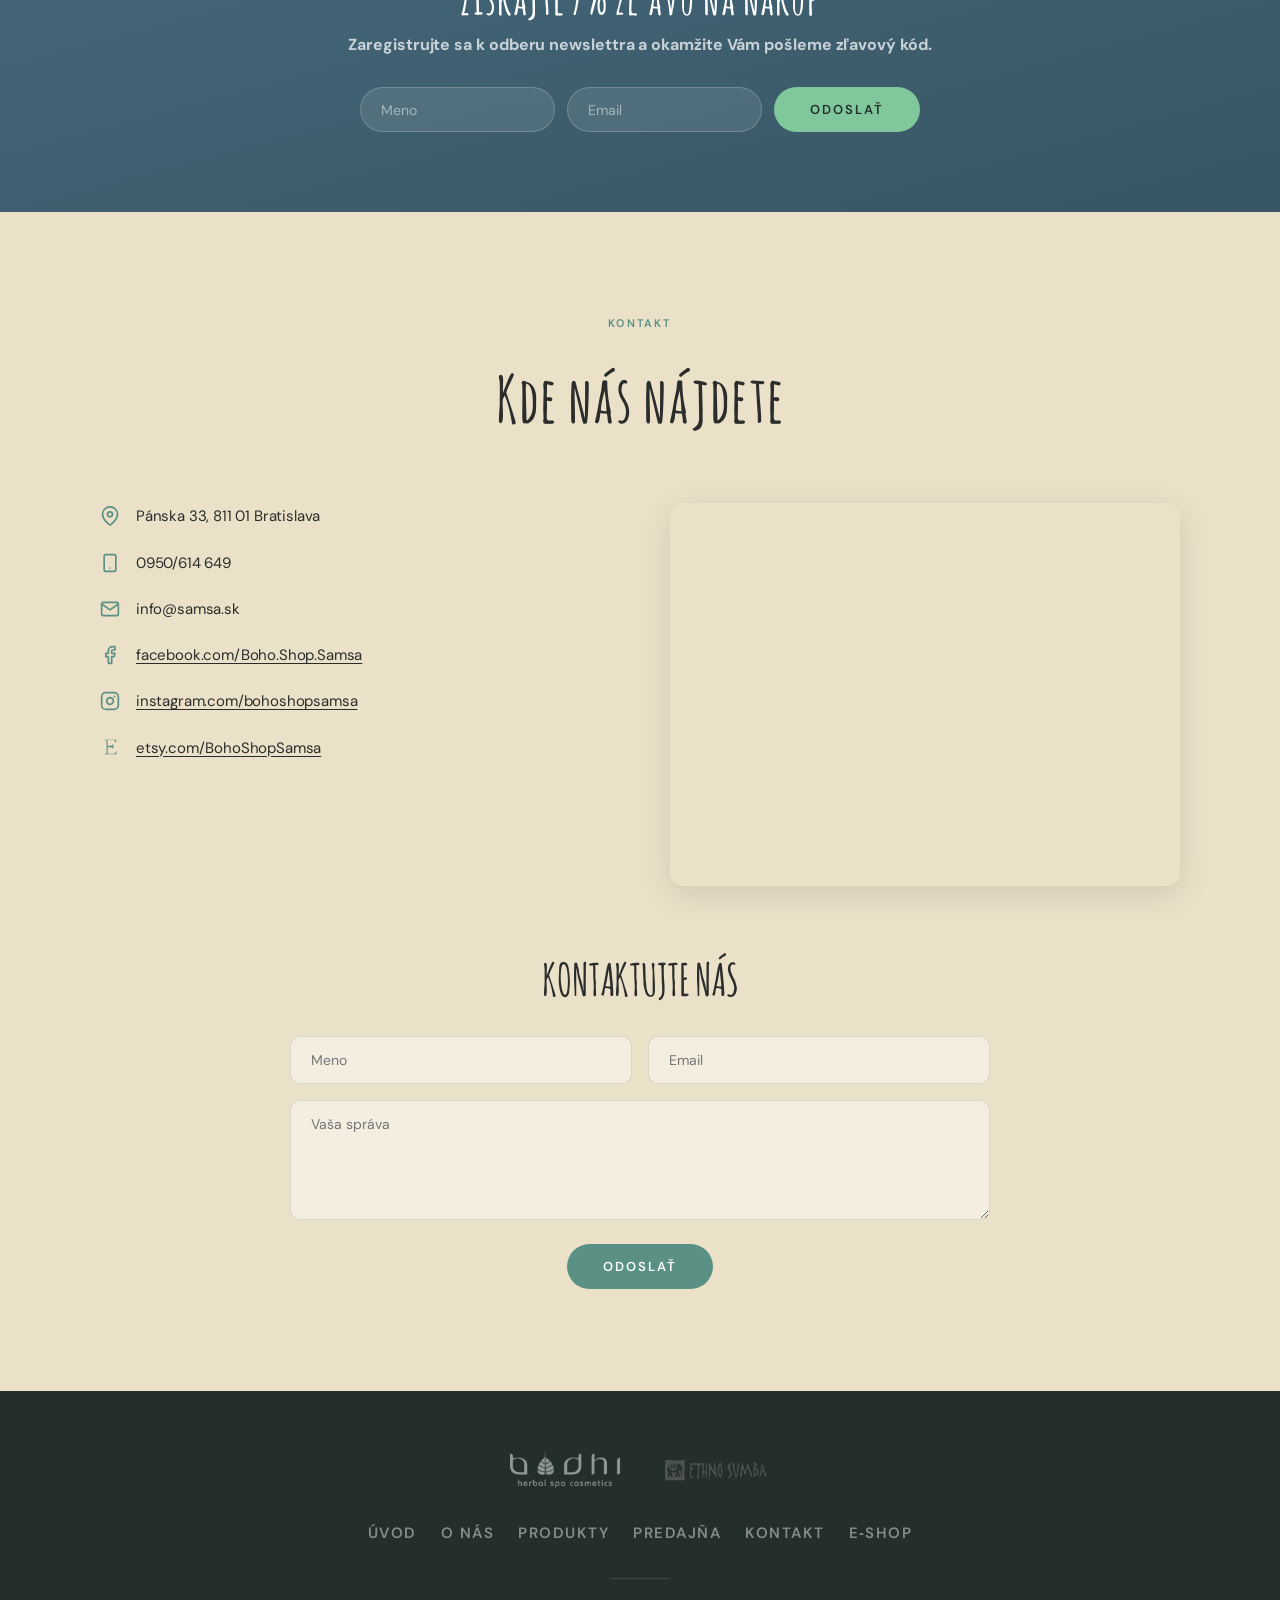
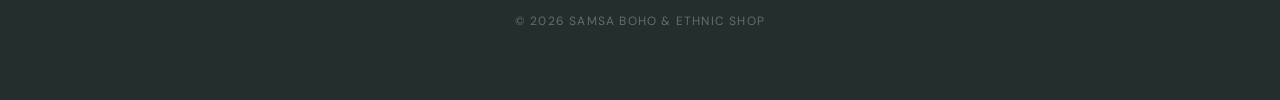
==== commit e8b35c05: "Add cache busting keys to js/main.js and css/style.css to resolve caching issue on deploy" ====
--- a/index.html
+++ b/index.html
@@ -39,7 +39,7 @@
   <link rel="preconnect" href="https://fonts.googleapis.com">
   <link rel="preconnect" href="https://fonts.gstatic.com" crossorigin>
   <link href="https://fonts.googleapis.com/css2?family=DM+Sans:ital,opsz,wght@0,9..40,300;0,9..40,400;0,9..40,500;0,9..40,600;0,9..40,700;1,9..40,400&display=swap" rel="stylesheet">
-  <link rel="stylesheet" href="css/style.css">
+  <link rel="stylesheet" href="css/style.css?v=2.1">
 </head>
 <body>
 
@@ -315,7 +315,7 @@
     </div>
   </div>
 
-  <script src="js/main.js"></script>
+  <script src="js/main.js?v=2.1"></script>
   <script>
     (function(){var b=document.getElementById('cookieBanner'),a=document.getElementById('cookieAccept'),d=document.getElementById('cookieDecline');if(!b)return;if(!localStorage.getItem('samsa_cookie_consent')){setTimeout(function(){b.classList.add('is-visible')},1500)}function h(){b.classList.remove('is-visible')}if(a)a.addEventListener('click',function(){localStorage.setItem('samsa_cookie_consent','accepted');h()});if(d)d.addEventListener('click',function(){localStorage.setItem('samsa_cookie_consent','declined');h()})})();
   </script>
--- a/css/style.css
+++ b/css/style.css
@@ -775,7 +775,7 @@
 .hero-content .hero-title {
   font-family: var(--font-display);
   color: #ffffff;
-  font-size: clamp(42px, 9vw, 80px);
+  font-size: clamp(30px, 6.5vw, 56px);
   text-transform: uppercase;
   text-shadow: 0 2px 12px rgba(0, 0, 0, 0.5), 0 6px 30px rgba(0, 0, 0, 0.25);
   margin-bottom: 16px;
